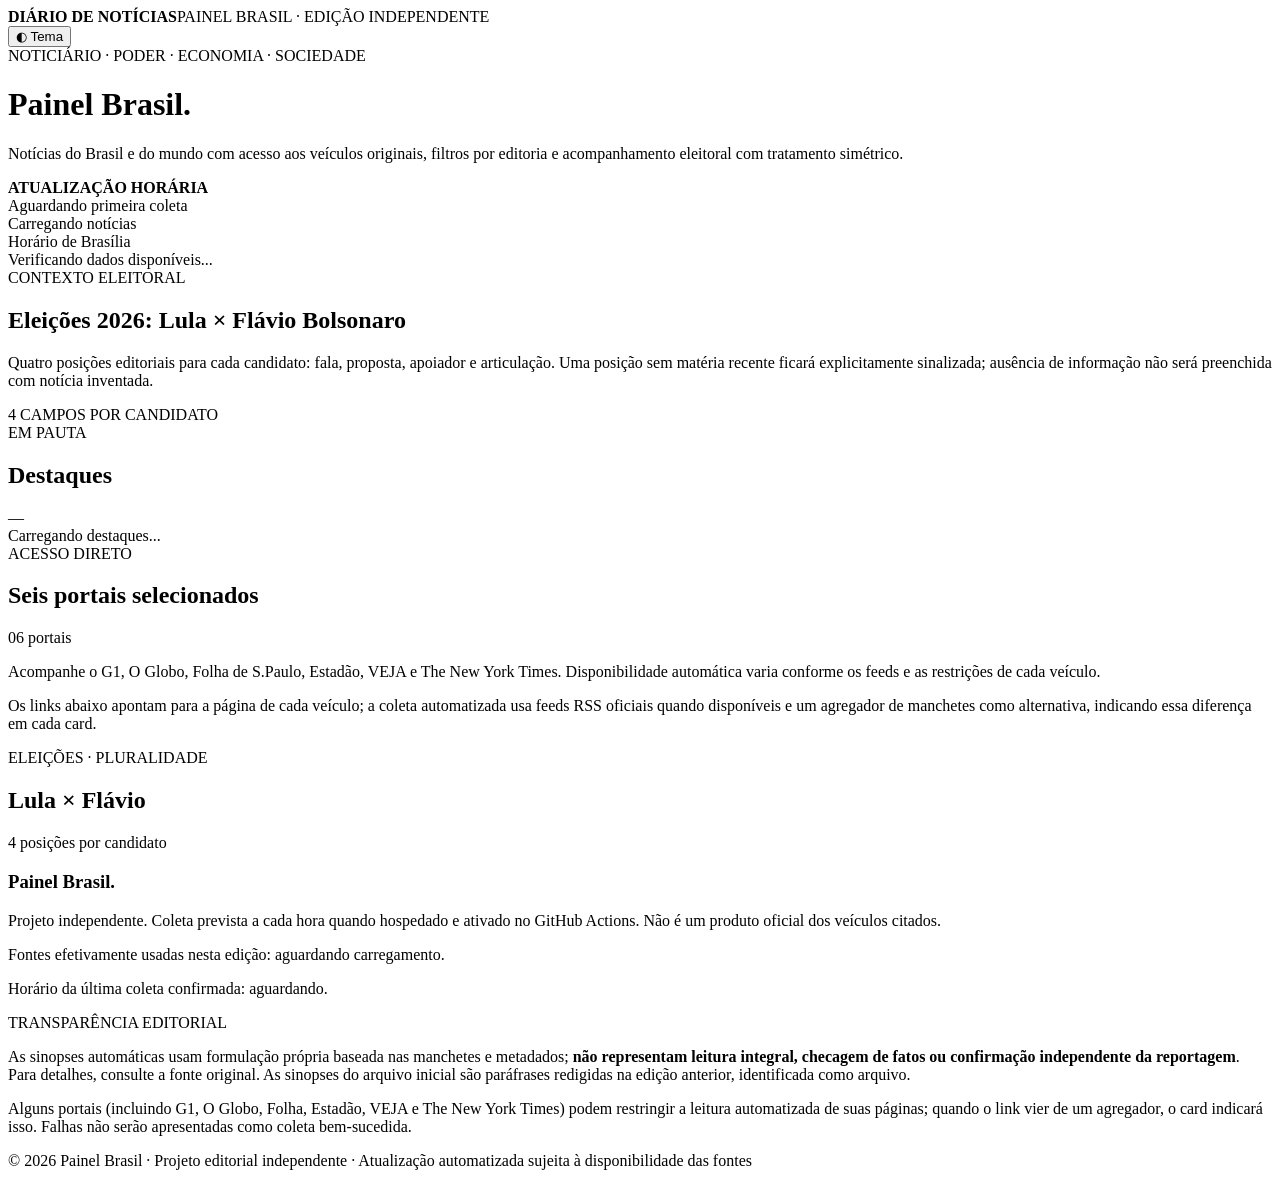
==== site/index.html @ 1c84e5ee "Adicionar site/index.html" ====
<!doctype html>
<html lang="pt-BR">
<head>
  <meta charset="utf-8">
  <meta name="viewport" content="width=device-width, initial-scale=1">
  <meta name="claude:viewport-fit-sides" content="cover">
  <meta name="description" content="Painel Brasil: notícias do Brasil, instituições, economia e eleições, com atualização automatizada e links às fontes.">
  <title>Painel Brasil</title>
  <link rel="preconnect" href="https://fonts.googleapis.com">
  <link rel="preconnect" href="https://fonts.gstatic.com" crossorigin>
  <link href="https://fonts.googleapis.com/css2?family=IBM+Plex+Mono:wght@400;500;600&amp;family=IBM+Plex+Sans:wght@400;500;600;700&amp;family=Source+Serif+4:opsz,wght@8..60,400;8..60,500;8..60,600;8..60,700&amp;display=swap" rel="stylesheet">
  <link rel="stylesheet" href="style.css">
  <script src="seed.js" defer></script>
  <script src="app.js" defer></script>
</head>
<body>
<div class="topline"></div>
<div class="wrap">
  <div class="utility">
    <div class="utility-left"><strong>DIÁRIO DE NOTÍCIAS</strong><span id="today-label">PAINEL BRASIL · EDIÇÃO INDEPENDENTE</span></div>
    <button class="theme" id="themeToggle" type="button" aria-label="Alternar tema claro e escuro">◐ Tema</button>
  </div>
  <header class="mast">
    <div><div class="eyebrow">NOTICIÁRIO · PODER · ECONOMIA · SOCIEDADE</div>
      <h1>Painel Brasil<span style="color:var(--accent)">.</span></h1>
      <p>Notícias do Brasil e do mundo com acesso aos veículos originais, filtros por editoria e acompanhamento eleitoral com tratamento simétrico.</p>
    </div>
    <div class="edition"><strong>ATUALIZAÇÃO HORÁRIA</strong><div id="last-update">Aguardando primeira coleta</div><div id="total-label">Carregando notícias</div><div>Horário de Brasília</div></div>
  </header>
  <div class="status-row" role="status" aria-live="polite">
    <span id="status-dot" class="status-indicator"></span><span id="status-message">Verificando dados disponíveis...</span>
    <span id="status-count"></span>
  </div>
</div>
<div class="filters-wrap"><nav id="filters" aria-label="Filtrar notícias por categoria" class="wrap filters"></nav></div>
<div class="wrap"><div class="context" id="contexto"><div><span class="overline">CONTEXTO ELEITORAL</span><h2>Eleições 2026: Lula × Flávio Bolsonaro</h2><p>Quatro posições editoriais para cada candidato: fala, proposta, apoiador e articulação. Uma posição sem matéria recente ficará explicitamente sinalizada; ausência de informação não será preenchida com notícia inventada.</p></div><span class="tag">4 CAMPOS POR CANDIDATO</span></div></div>
<main class="wrap" id="content">
  <section class="section" data-section="Destaques" id="destaques"><div class="section-head"><div><span class="overline">EM PAUTA</span><h2>Destaques</h2></div><span class="section-count" id="count-destaques">—</span></div><div class="highlights" id="highlights"><div class="empty-note">Carregando destaques...</div></div></section>
  <section class="section" data-section="Portais" id="portais"><div class="section-head"><div><span class="overline">ACESSO DIRETO</span><h2>Seis portais selecionados</h2></div><span class="section-count">06 portais</span></div><p class="portal-intro">Acompanhe o G1, O Globo, Folha de S.Paulo, Estadão, VEJA e The New York Times. Disponibilidade automática varia conforme os feeds e as restrições de cada veículo.</p><div class="portal-grid" id="portal-grid"></div><p class="portal-links-note">Os links abaixo apontam para a página de cada veículo; a coleta automatizada usa feeds RSS oficiais quando disponíveis e um agregador de manchetes como alternativa, indicando essa diferença em cada card.</p></section>
  <section class="section" data-section="Eleições" id="eleicoes"><div class="section-head"><div><span class="overline">ELEIÇÕES · PLURALIDADE</span><h2>Lula × Flávio</h2></div><span class="section-count">4 posições por candidato</span></div><div class="candidate-wrap" id="candidate-wrap"></div></section>
  <div id="category-sections"></div>
</main>
<footer class="wrap foot"><div class="foot-grid"><div><h3>Painel Brasil.</h3><p>Projeto independente. Coleta prevista a cada hora quando hospedado e ativado no GitHub Actions. Não é um produto oficial dos veículos citados.</p><p class="small" id="footer-sources">Fontes efetivamente usadas nesta edição: aguardando carregamento.</p><p class="small" id="footer-success">Horário da última coleta confirmada: aguardando.</p></div><div><div class="overline">TRANSPARÊNCIA EDITORIAL</div><p>As sinopses automáticas usam formulação própria baseada nas manchetes e metadados; <strong>não representam leitura integral, checagem de fatos ou confirmação independente da reportagem</strong>. Para detalhes, consulte a fonte original. As sinopses do arquivo inicial são paráfrases redigidas na edição anterior, identificada como arquivo.</p><p>Alguns portais (incluindo G1, O Globo, Folha, Estadão, VEJA e The New York Times) podem restringir a leitura automatizada de suas páginas; quando o link vier de um agregador, o card indicará isso. Falhas não serão apresentadas como coleta bem-sucedida.</p><p class="small">© 2026 Painel Brasil · Projeto editorial independente · Atualização automatizada sujeita à disponibilidade das fontes</p></div></div></footer>
</body></html>
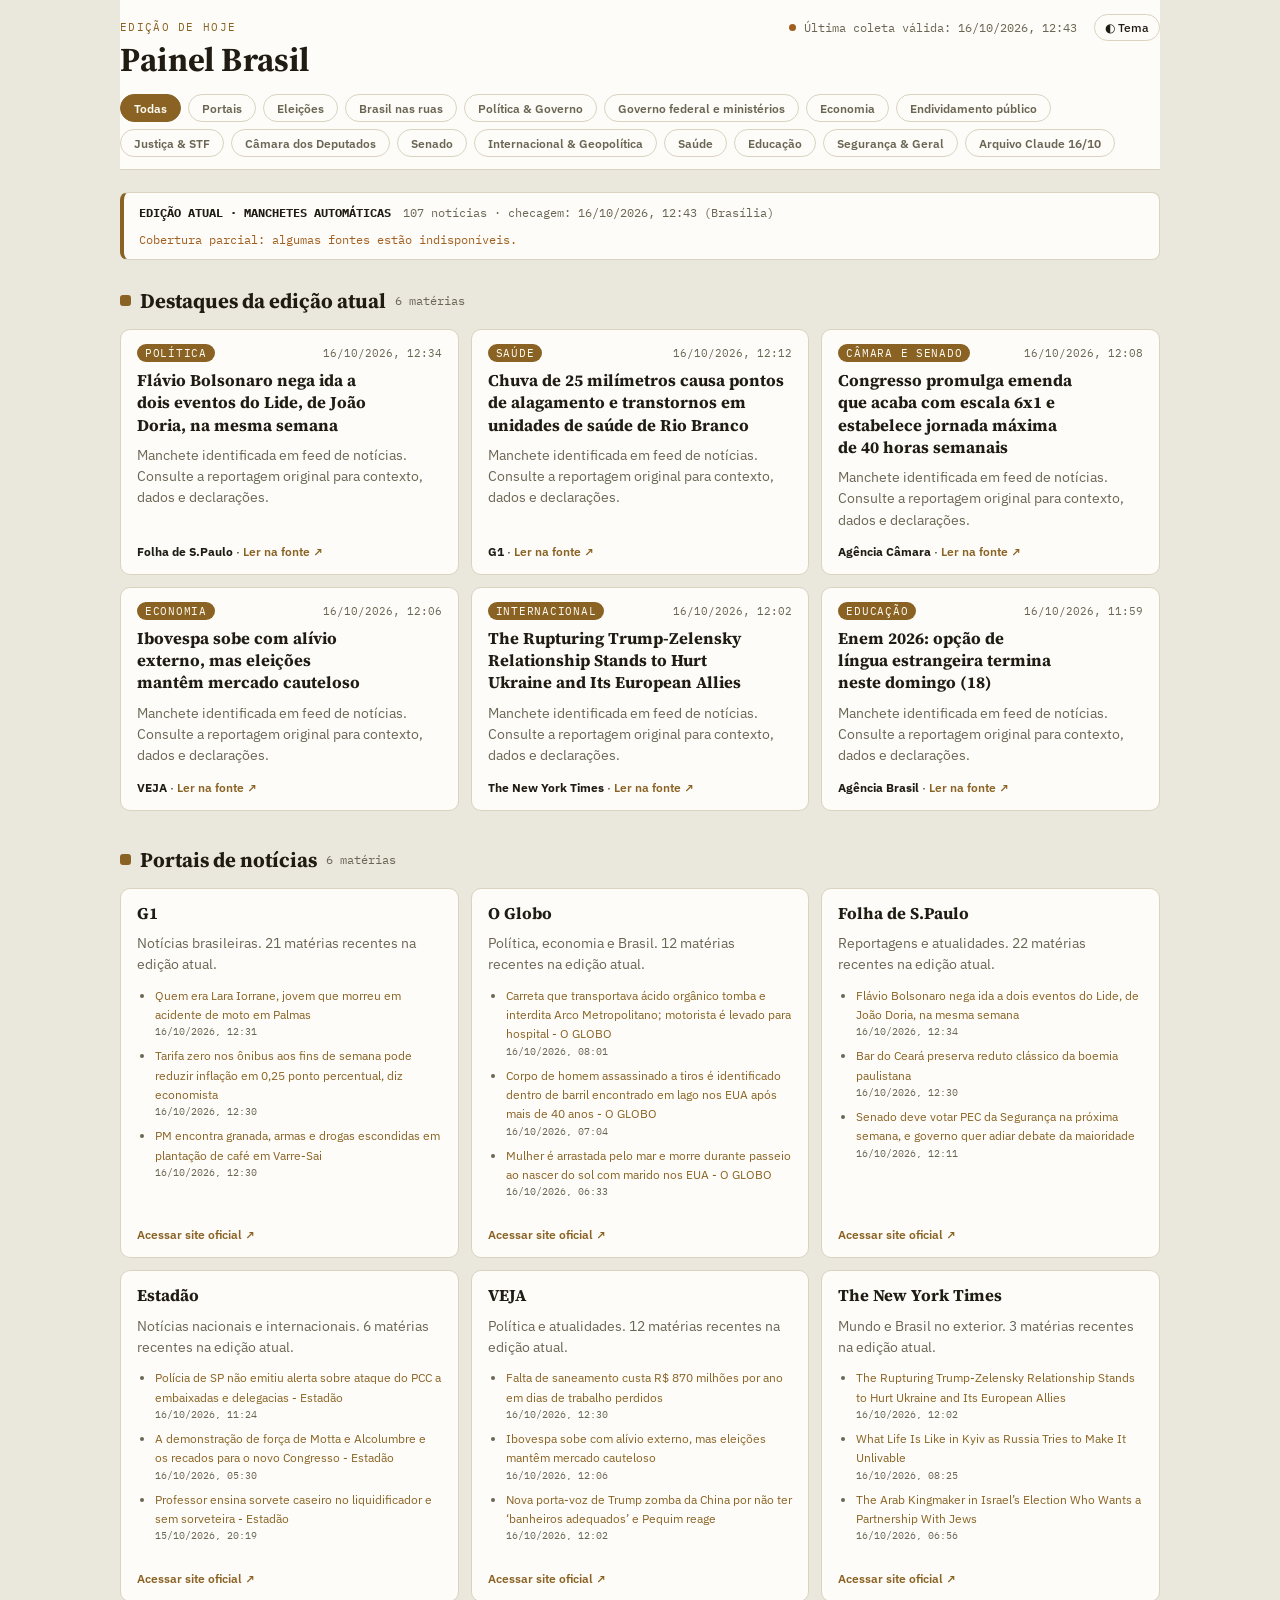
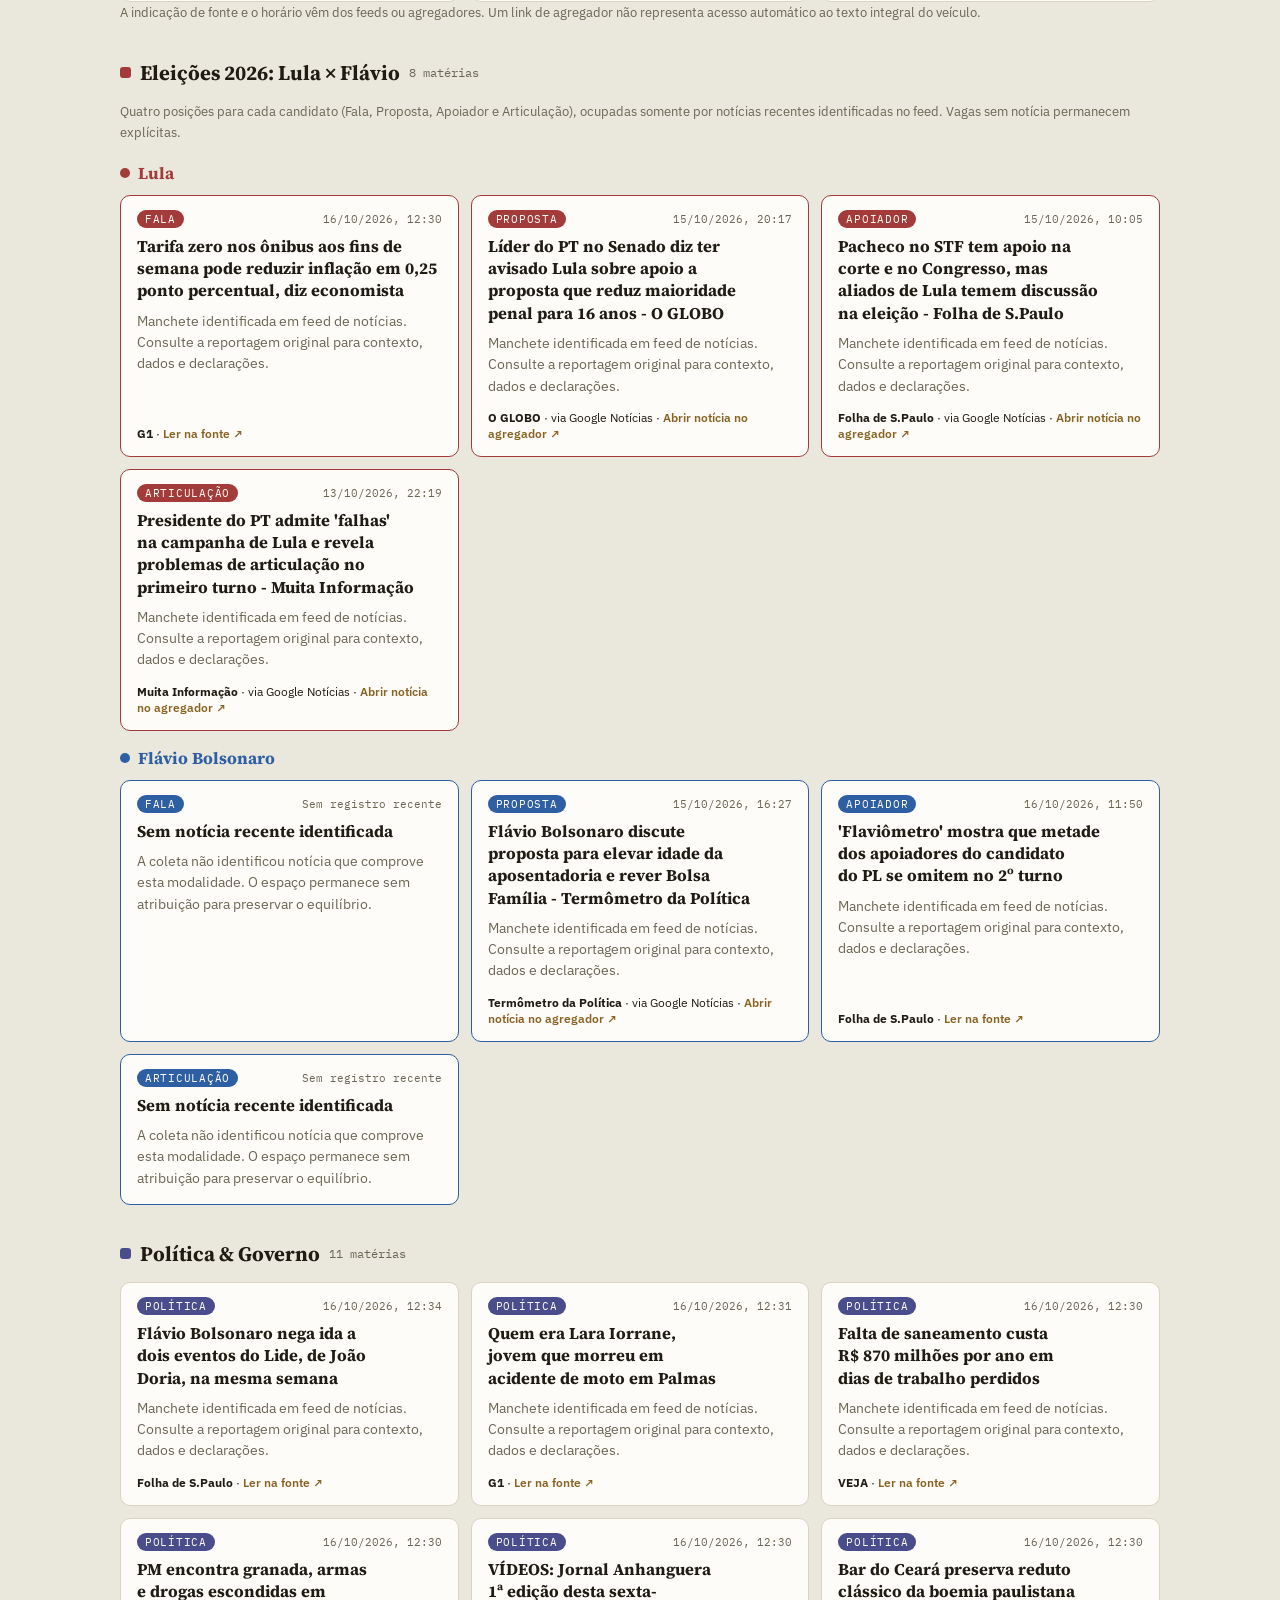
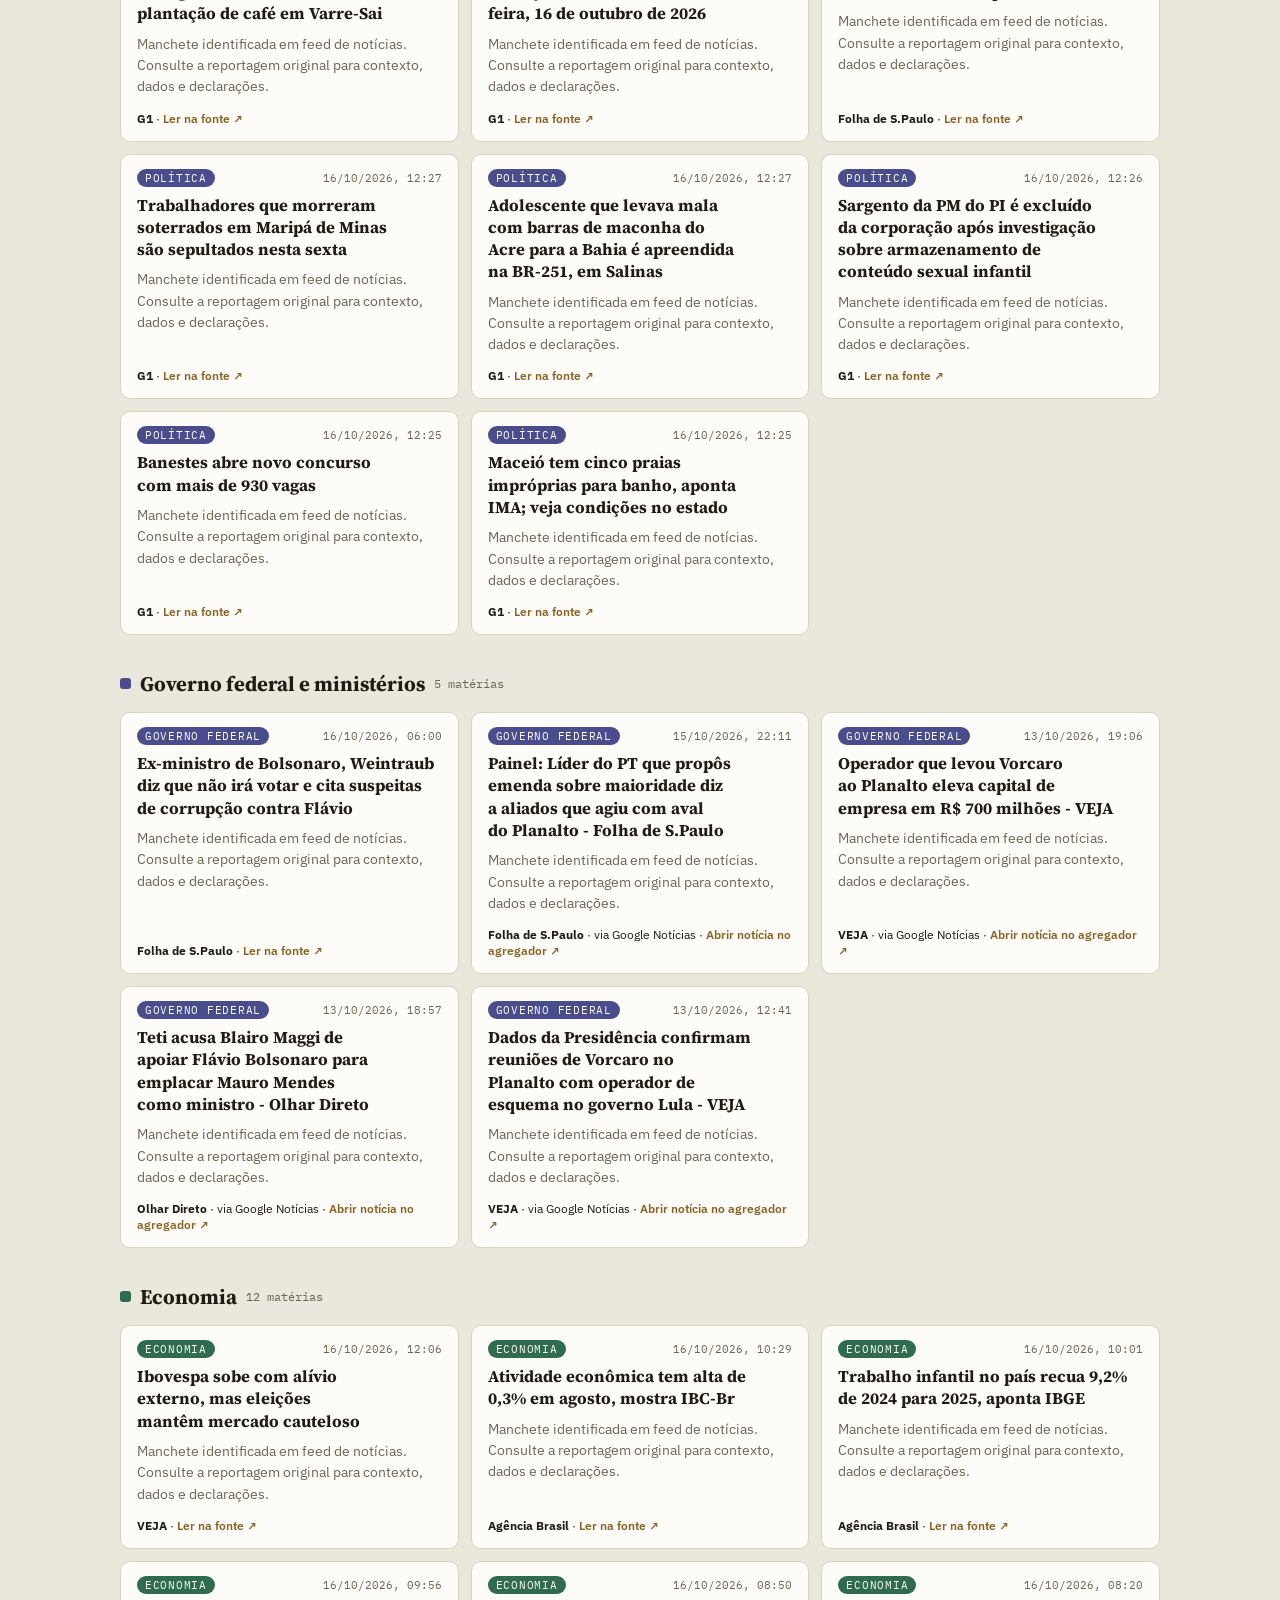
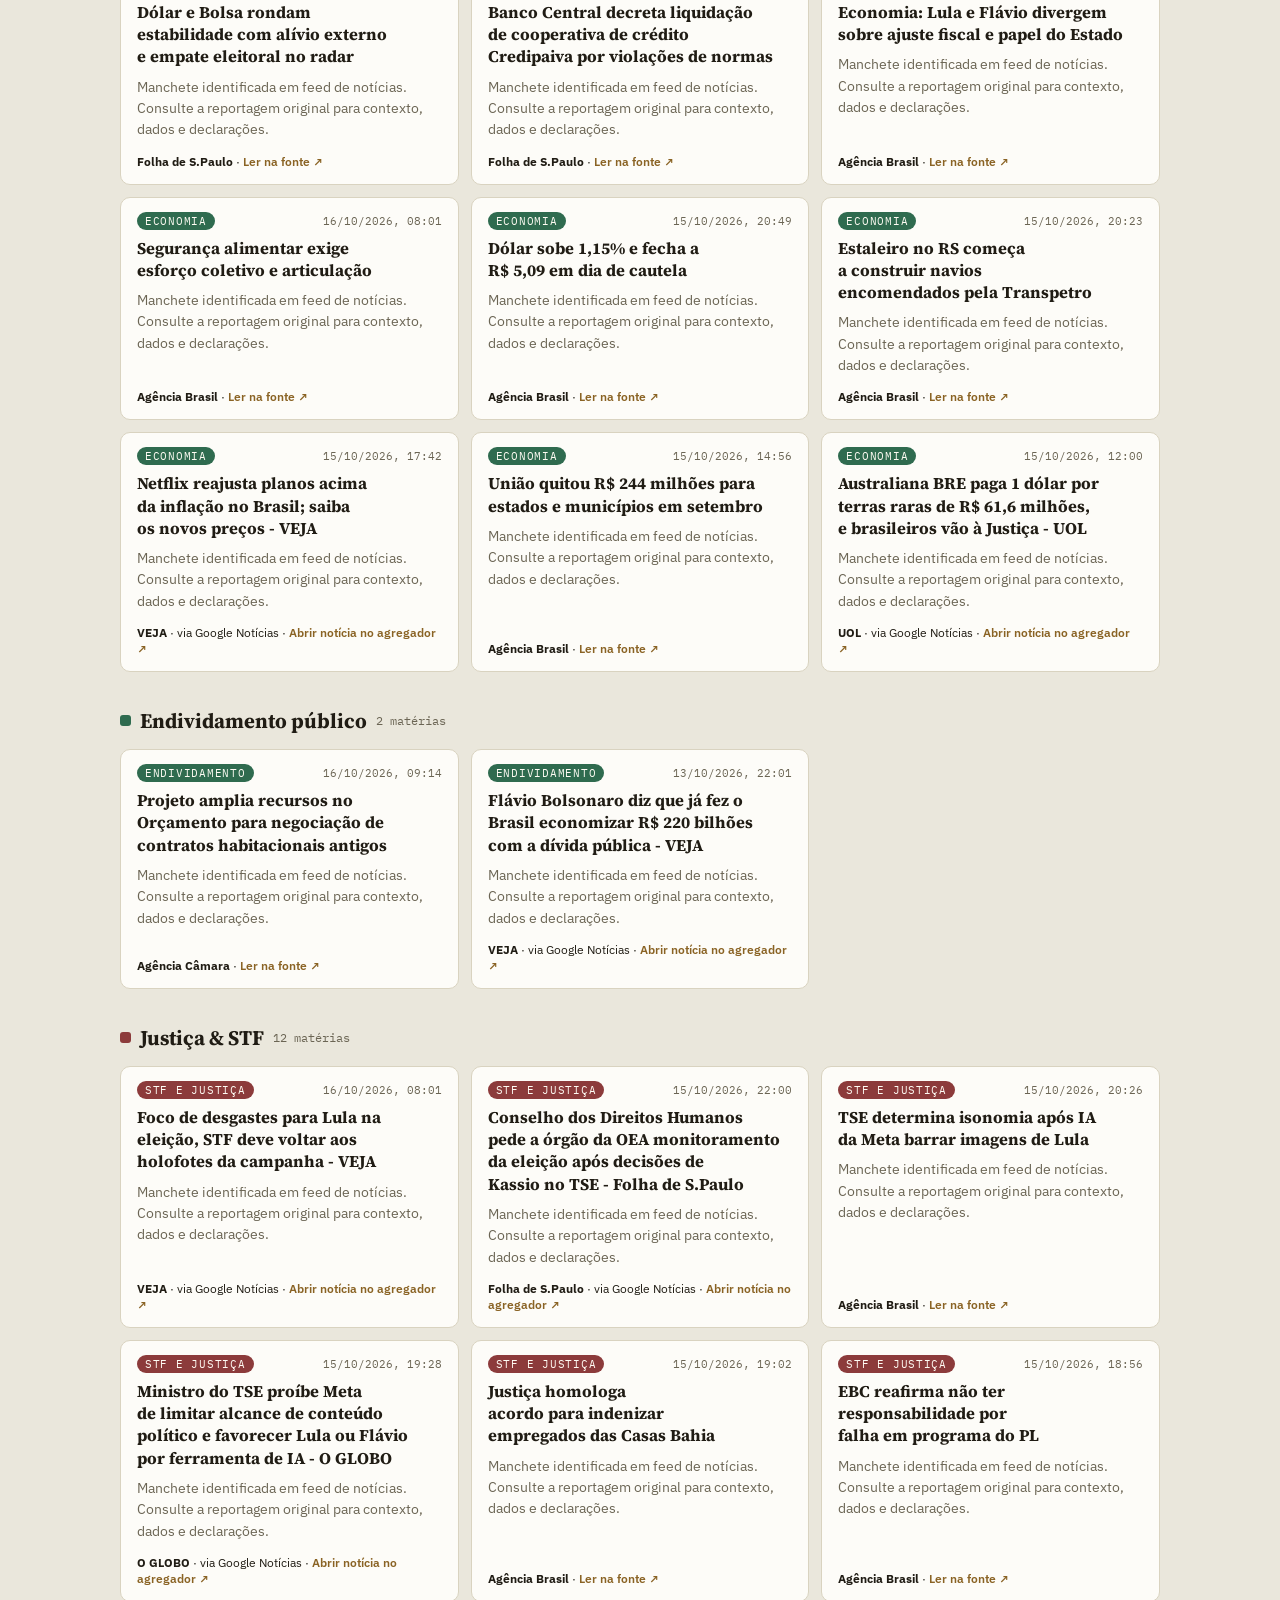
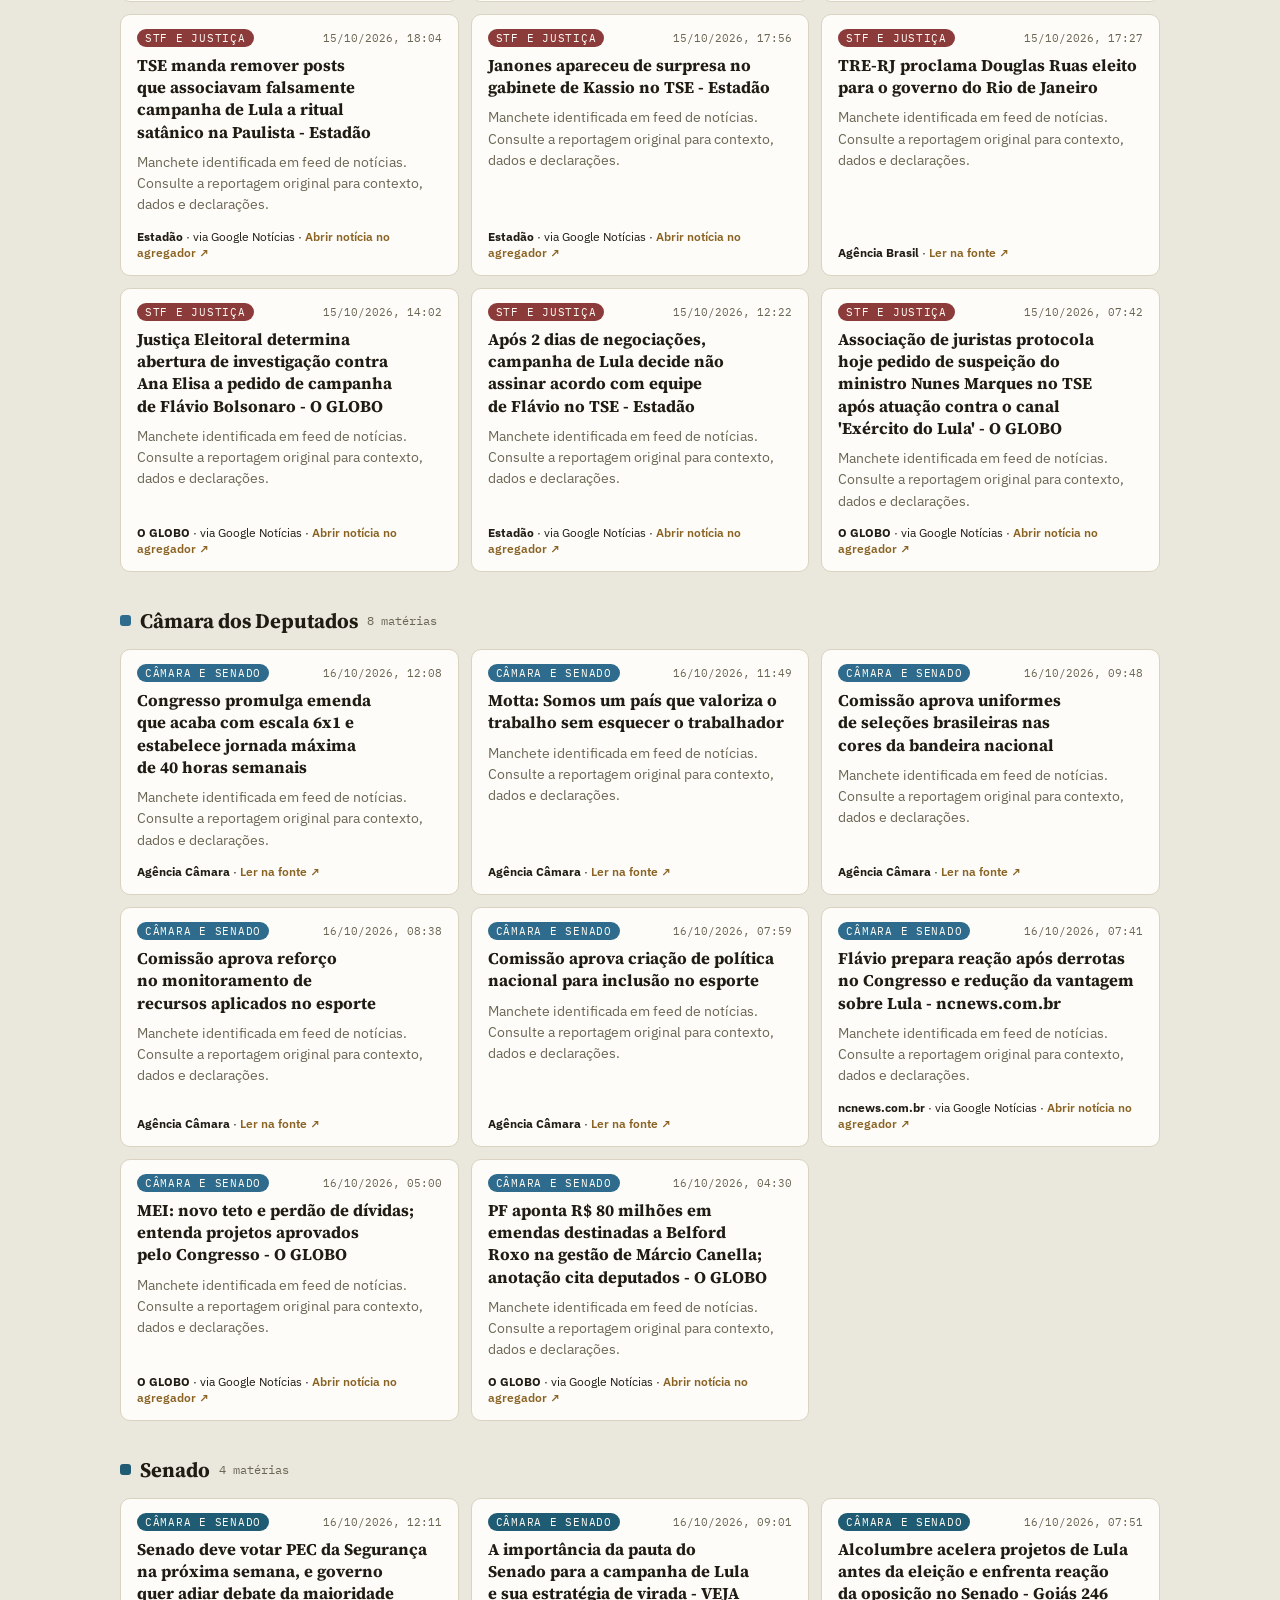
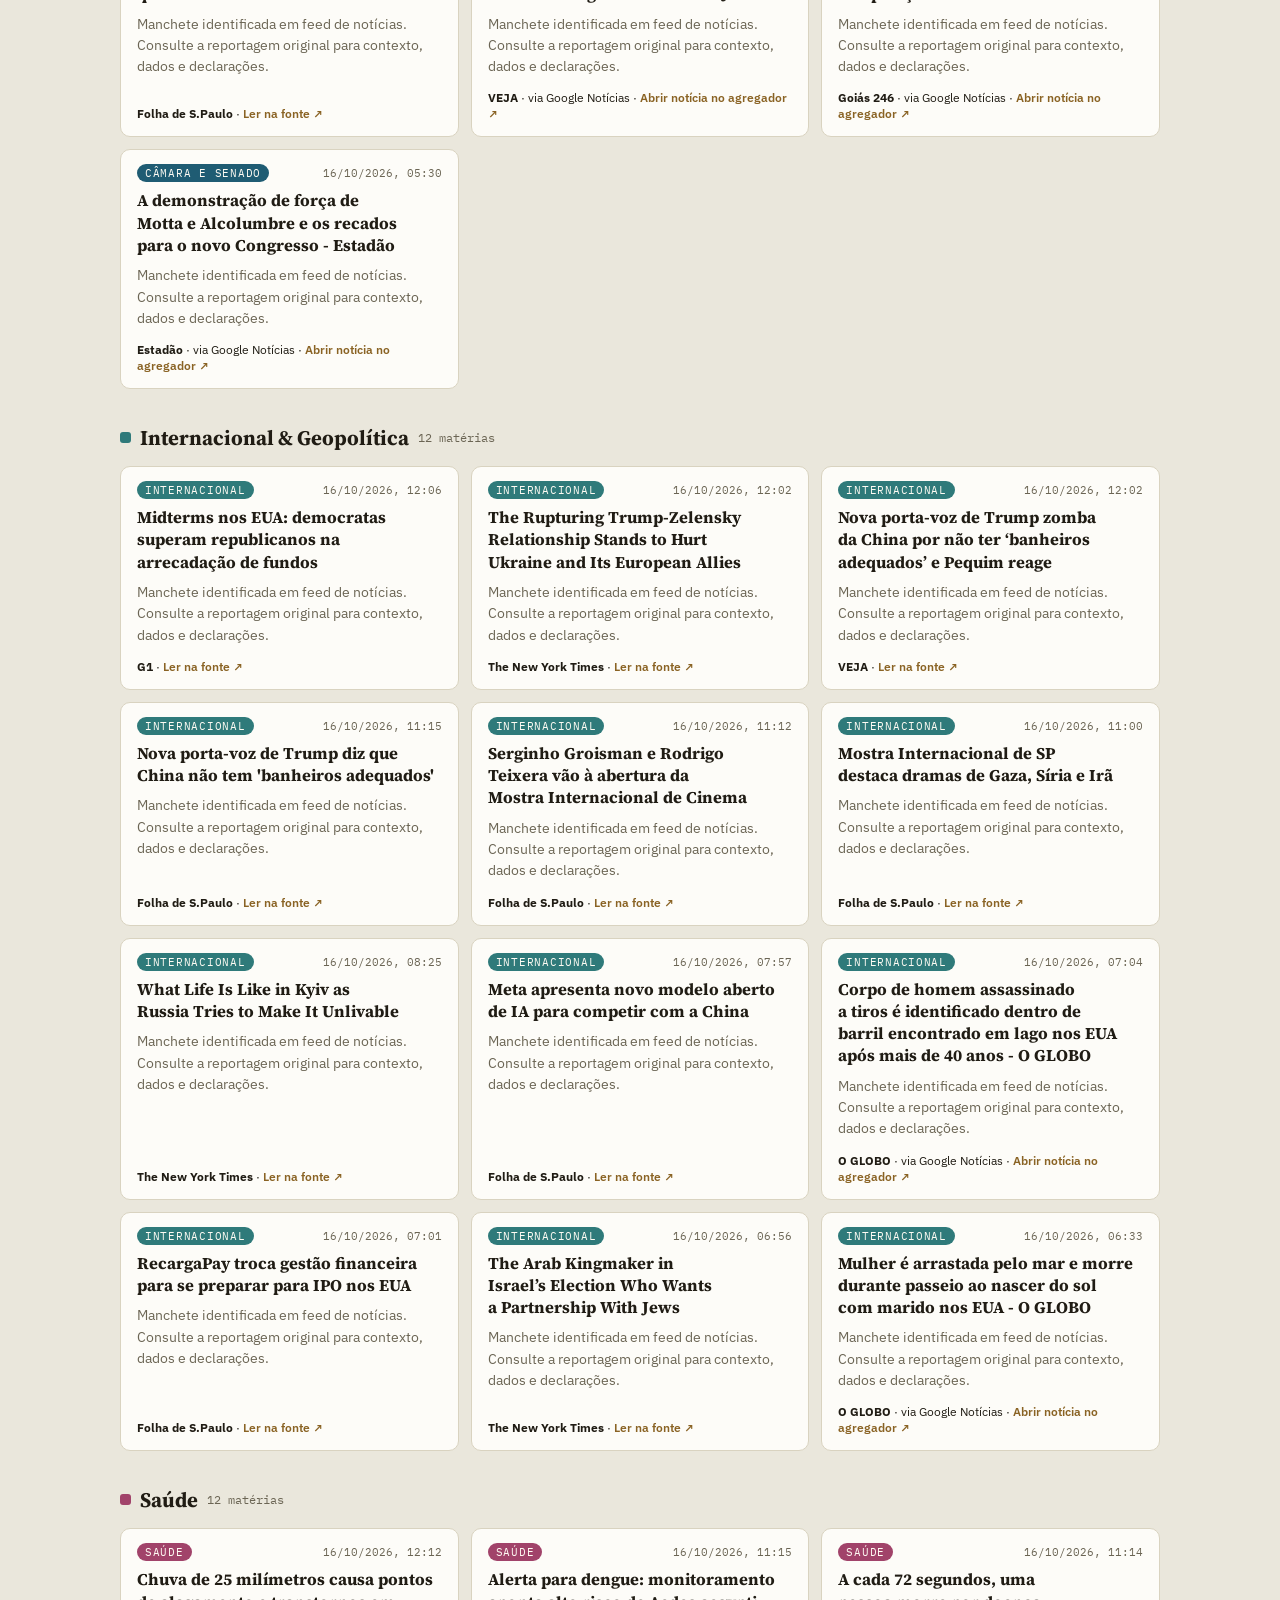
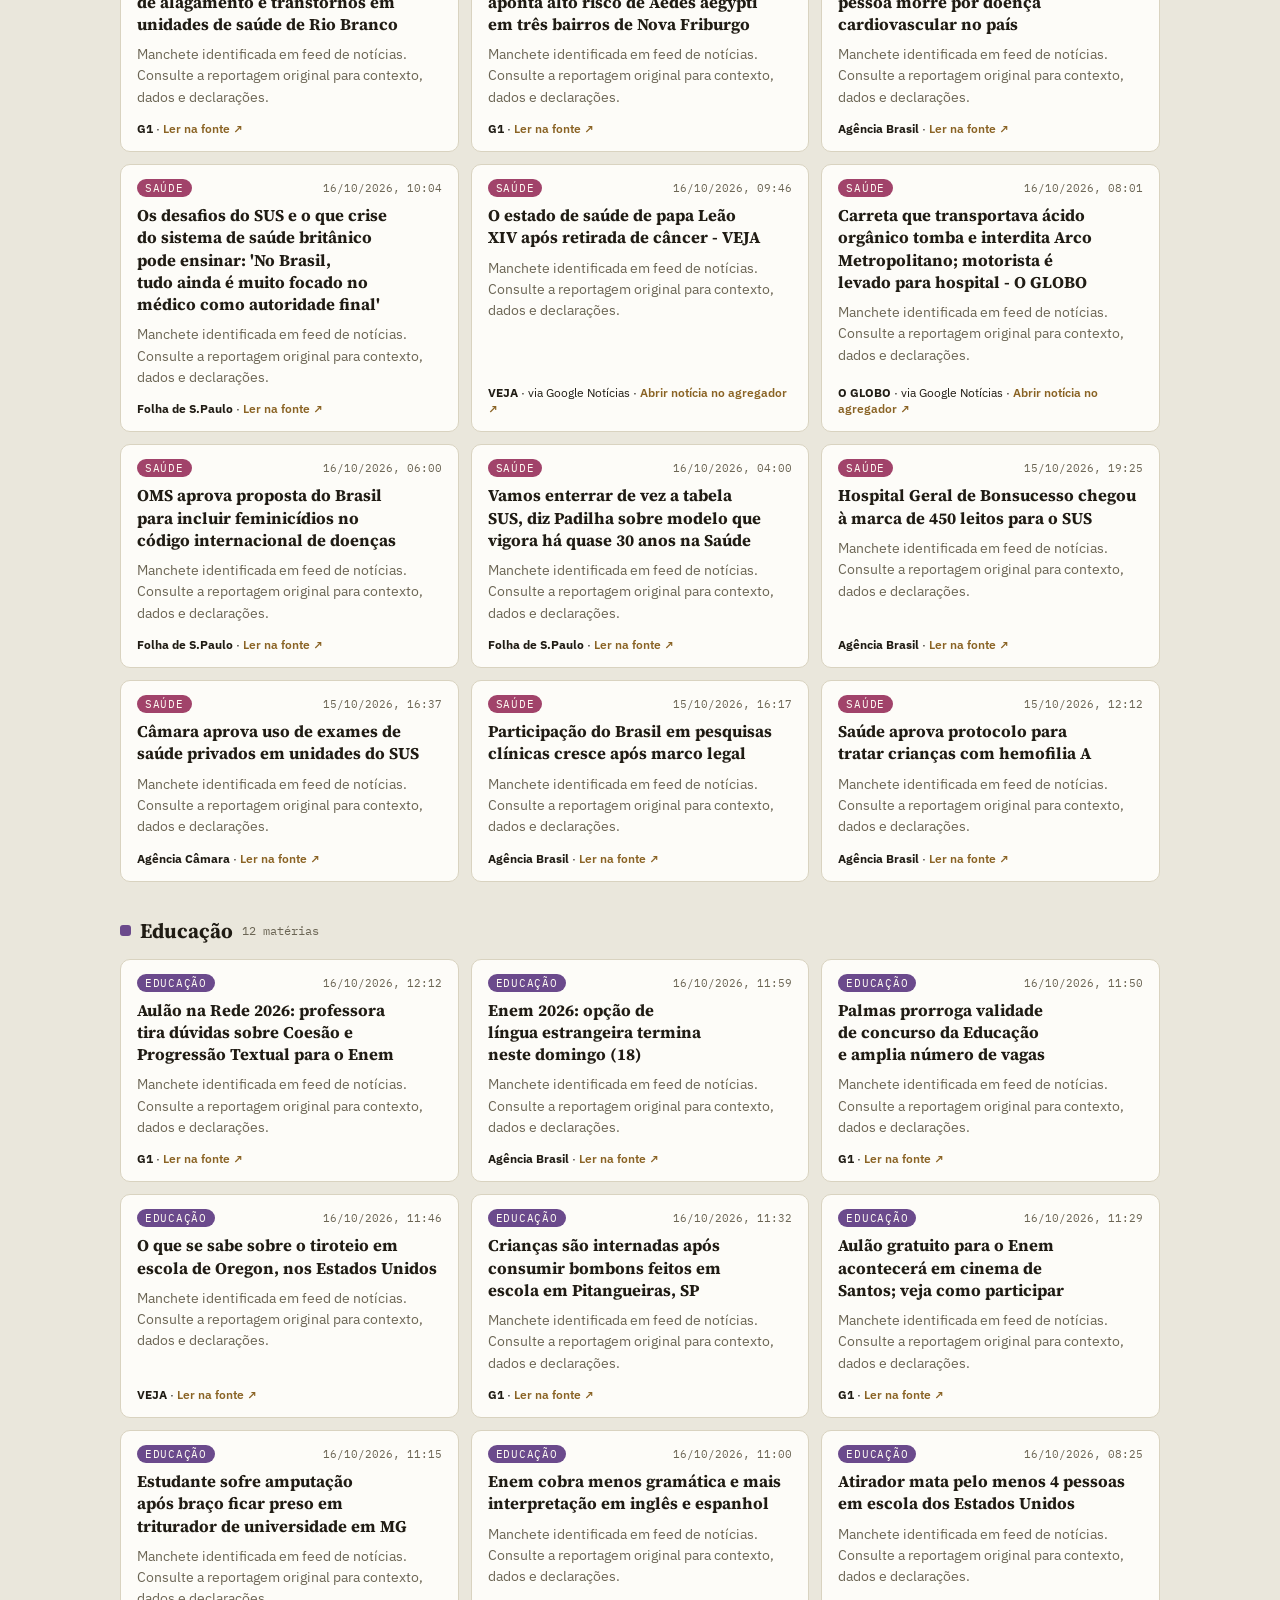
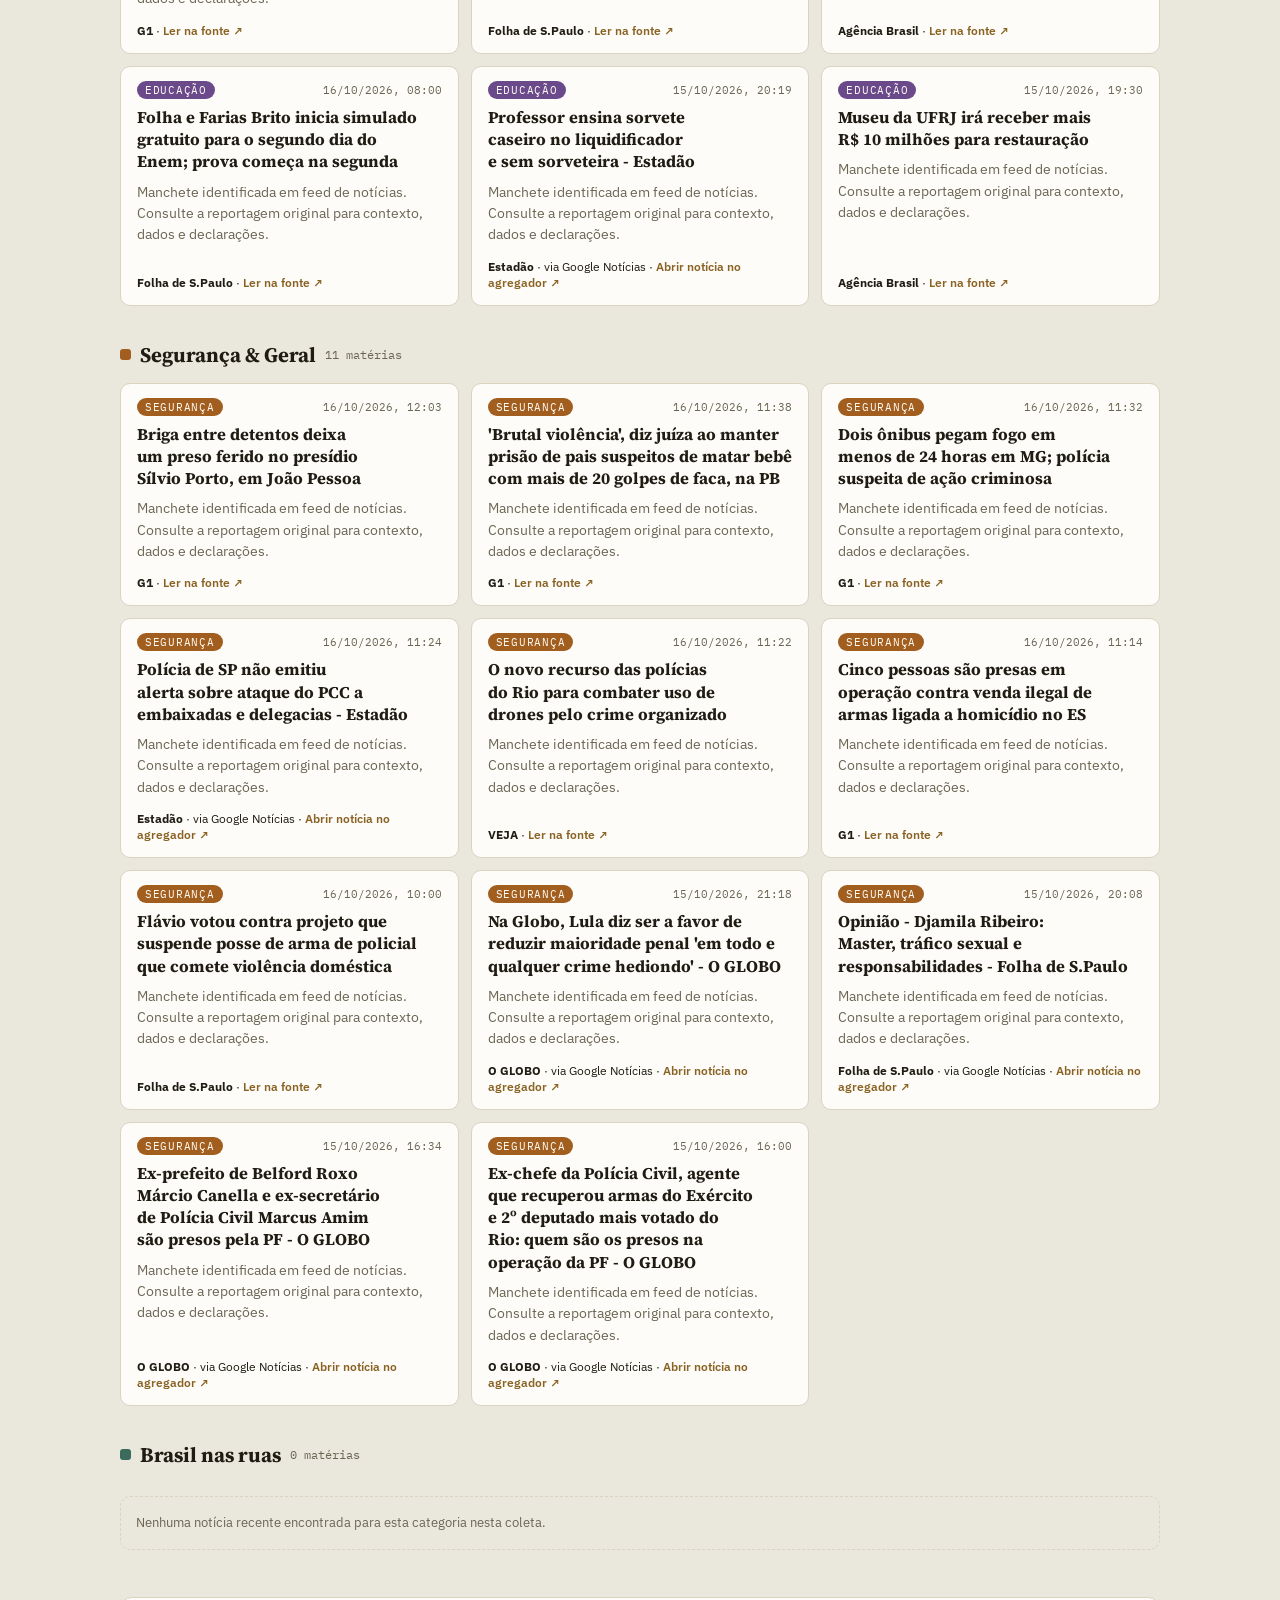
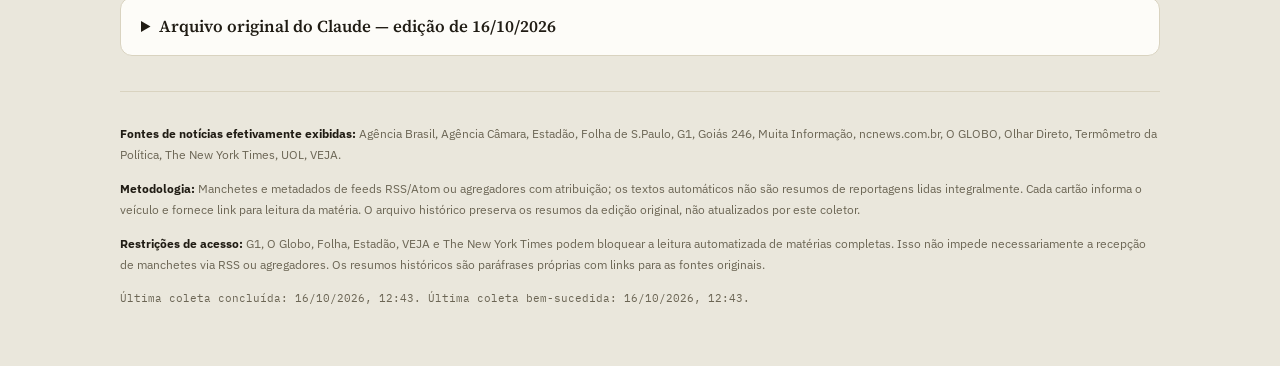
==== commit 2c4a7e7f: "Corrigir Painel Brasil: site/index.html" ====
--- a/site/index.html
+++ b/site/index.html
@@ -1,44 +1,1515 @@
-<!doctype html>
-<html lang="pt-BR">
-<head>
-  <meta charset="utf-8">
-  <meta name="viewport" content="width=device-width, initial-scale=1">
-  <meta name="claude:viewport-fit-sides" content="cover">
-  <meta name="description" content="Painel Brasil: notícias do Brasil, instituições, economia e eleições, com atualização automatizada e links às fontes.">
-  <title>Painel Brasil</title>
-  <link rel="preconnect" href="https://fonts.googleapis.com">
-  <link rel="preconnect" href="https://fonts.gstatic.com" crossorigin>
-  <link href="https://fonts.googleapis.com/css2?family=IBM+Plex+Mono:wght@400;500;600&amp;family=IBM+Plex+Sans:wght@400;500;600;700&amp;family=Source+Serif+4:opsz,wght@8..60,400;8..60,500;8..60,600;8..60,700&amp;display=swap" rel="stylesheet">
-  <link rel="stylesheet" href="style.css">
-  <script src="seed.js" defer></script>
-  <script src="app.js" defer></script>
-</head>
-<body>
-<div class="topline"></div>
+<!doctype html><html><head><meta charset=utf8><meta name=viewport content="width=device-width,initial-scale=1,viewport-fit=cover"><style>:root{color-scheme:light;box-sizing:border-box;padding-top:env(safe-area-inset-top,0px);padding-bottom:env(safe-area-inset-bottom,0px)}html{scroll-padding-top:env(safe-area-inset-top,0px)}body{margin:0;padding:0;font:14px -apple-system,BlinkMacSystemFont,sans-serif;background:#fff;color:#000}img{max-width:100%}[hidden]:not([hidden=until-found i]){display:none!important}</style></head><body>
+<meta name="claude:viewport-fit-sides" content="cover">
+<title>Painel Brasil</title>
+<style>
+  /* Layout: masthead with live status strip, an election context bar, then
+     a filterable grid of source-linked cards grouped into civic sections
+     (gazette-dashboard hybrid — scanned by category, not read top to bottom). */
+  :root{
+    --bg:#EAE7DC;
+    --surface:#FDFCF8;
+    --ink:#201C14;
+    --ink-dim:#6B6554;
+    --accent:#8A6324;
+    --accent-ink:#FFFCF4;
+    --line:#D9D3C0;
+
+    --cat-politica:#4A4D8C;
+    --cat-economia:#2F6B4F;
+    --cat-justica:#8C3B3B;
+    --cat-camara:#2E6B8C;
+    --cat-senado:#1F5C73;
+    --cat-intl:#2F7A7A;
+    --cat-saude:#A1436A;
+    --cat-edu:#6B4A8C;
+    --cat-seg:#A15E1F;
+    --cat-ruas:#3B6B5C;
+    --cand-lula:#A33B3B;
+    --cand-flavio:#2E5FA3;
+
+    --font-display:'Source Serif 4', Georgia, 'Times New Roman', serif;
+    --font-body:'IBM Plex Sans', -apple-system, 'Segoe UI', sans-serif;
+    --font-mono:'IBM Plex Mono', 'SF Mono', Consolas, monospace;
+  }
+  @media (prefers-color-scheme: dark){
+    :root:not([data-theme="light"]){
+      --bg:#15181A; --surface:#1C2023; --ink:#EDE8DC; --ink-dim:#9A9484;
+      --accent:#D6A94B; --accent-ink:#1A1405; --line:#30342F;
+      --cat-politica:#8B90E0; --cat-economia:#5FC08A; --cat-justica:#E08A8A;
+      --cat-camara:#6FB6E0; --cat-senado:#5FBCD6; --cat-intl:#5FCFC2;
+      --cat-saude:#E08AB0; --cat-edu:#B59BE0; --cat-seg:#E0A85F; --cat-ruas:#6FBFA6;
+      --cand-lula:#E08A8A; --cand-flavio:#7FABE0;
+      color-scheme:dark;
+    }
+  }
+  :root[data-theme="dark"]{
+    --bg:#15181A; --surface:#1C2023; --ink:#EDE8DC; --ink-dim:#9A9484;
+    --accent:#D6A94B; --accent-ink:#1A1405; --line:#30342F;
+    --cat-politica:#8B90E0; --cat-economia:#5FC08A; --cat-justica:#E08A8A;
+    --cat-camara:#6FB6E0; --cat-senado:#5FBCD6; --cat-intl:#5FCFC2;
+    --cat-saude:#E08AB0; --cat-edu:#B59BE0; --cat-seg:#E0A85F; --cat-ruas:#6FBFA6;
+    --cand-lula:#E08A8A; --cand-flavio:#7FABE0;
+    color-scheme:dark;
+  }
+
+  *{box-sizing:border-box;}
+  body{
+    background:var(--bg); color:var(--ink);
+    font-family:var(--font-body);
+    padding-left:max(16px, env(safe-area-inset-left,0px));
+    padding-right:max(16px, env(safe-area-inset-right,0px));
+  }
+  body::before{
+    content:""; position:fixed; inset:0 0 auto; height:env(safe-area-inset-top,0px);
+    z-index:20; background:var(--surface);
+  }
+  a{color:var(--accent); text-decoration:none;}
+  a:hover{text-decoration:underline;}
+  a:focus-visible, button:focus-visible, .chip:focus-visible{outline:2px solid var(--accent); outline-offset:2px;}
+
+  .wrap{max-width:1040px; margin:0 auto; padding-block: 0 48px;}
+
+  /* masthead */
+  header.masthead{
+    position:sticky; top:env(safe-area-inset-top,0px); z-index:10;
+    background:var(--surface); border-bottom:1px solid var(--line);
+    padding-block:14px 12px; margin-bottom:22px;
+  }
+  .masthead-row{display:flex; align-items:baseline; justify-content:space-between; gap:12px; flex-wrap:wrap;}
+  .masthead h1{
+    font-family:var(--font-display); font-size:clamp(1.5rem,5vw,2.1rem);
+    margin:0; letter-spacing:.2px; text-wrap:balance;
+  }
+  .masthead .kicker{
+    font-family:var(--font-mono); font-size:.68rem; letter-spacing:.12em; text-transform:uppercase;
+    color:var(--accent); display:block; margin-bottom:2px;
+  }
+  .live-status{
+    display:flex; align-items:center; gap:8px; font-family:var(--font-mono);
+    font-size:.72rem; color:var(--ink-dim); white-space:nowrap;
+  }
+  .live-dot{width:7px; height:7px; border-radius:50%; background:#3C9A5C; flex:0 0 auto;
+    box-shadow:0 0 0 0 rgba(60,154,92,.5); animation:pulse 2.4s ease-out infinite;}
+  @media (prefers-reduced-motion: reduce){ .live-dot{animation:none;} }
+  @keyframes pulse{
+    0%{box-shadow:0 0 0 0 rgba(60,154,92,.45);}
+    70%{box-shadow:0 0 0 6px rgba(60,154,92,0);}
+    100%{box-shadow:0 0 0 0 rgba(60,154,92,0);}
+  }
+
+  .filters{display:flex; gap:7px; flex-wrap:wrap; margin-top:12px;}
+  .chip{
+    font-family:var(--font-body); font-size:.78rem; font-weight:600;
+    border:1px solid var(--line); background:transparent; color:var(--ink-dim);
+    border-radius:999px; padding:5px 13px; cursor:pointer; transition:background .15s, color .15s, border-color .15s;
+  }
+  .chip[aria-pressed="true"]{background:var(--accent); color:var(--accent-ink); border-color:var(--accent);}
+  .chip:hover{border-color:var(--accent);}
+
+  /* election strip */
+  .race{
+    display:grid; grid-template-columns:repeat(auto-fit,minmax(150px,1fr)); gap:1px;
+    background:var(--line); border:1px solid var(--line); border-radius:10px; overflow:hidden;
+    margin-bottom:28px;
+  }
+  .race-cell{background:var(--surface); padding:12px 14px;}
+  .race-cell .label{font-family:var(--font-mono); font-size:.64rem; text-transform:uppercase; letter-spacing:.08em; color:var(--ink-dim);}
+  .race-cell .value{font-family:var(--font-display); font-size:1.15rem; margin-top:3px; font-variant-numeric:tabular-nums;}
+  .race-cell .value b{color:var(--accent);}
+  .race-note{font-size:.78rem; color:var(--ink-dim); padding:10px 14px; grid-column:1/-1; background:var(--surface);}
+
+  /* hero */
+  .section-label{
+    font-family:var(--font-mono); font-size:.7rem; letter-spacing:.12em; text-transform:uppercase;
+    color:var(--ink-dim); margin:0 0 10px;
+  }
+  .hero-grid{display:grid; grid-template-columns:repeat(auto-fit,minmax(260px,1fr)); gap:14px; margin-bottom:34px;}
+  .hero-card{
+    background:var(--surface); border:1px solid var(--line); border-radius:12px;
+    padding:18px; display:flex; flex-direction:column; gap:10px; min-width:0;
+  }
+  .hero-card h2{font-family:var(--font-display); font-size:1.2rem; line-height:1.3; margin:0; text-wrap:balance;}
+  .hero-card p{margin:0; color:var(--ink-dim); font-size:.9rem; line-height:1.55;}
+
+  /* category sections */
+  section.cat{margin-bottom:34px;}
+  .cat-head{display:flex; align-items:center; gap:9px; margin-bottom:14px;}
+  .cat-dot{width:11px; height:11px; border-radius:3px; flex:0 0 auto;}
+  .cat-head h2{font-family:var(--font-display); font-size:1.3rem; margin:0;}
+  .cat-count{font-family:var(--font-mono); font-size:.72rem; color:var(--ink-dim);}
+
+  .card-grid{display:grid; grid-template-columns:repeat(auto-fill,minmax(260px,1fr)); gap:12px;}
+  .cand-group{margin-bottom:16px;}
+  .cand-group:last-child{margin-bottom:0;}
+  .cand-label{font-family:var(--font-display); font-size:1.05rem; margin:0 0 10px; display:flex; align-items:center; gap:8px;}
+  .cand-label::before{content:""; width:10px; height:10px; border-radius:50%; background:currentColor; display:inline-block;}
+  .card-cand{border-left:3px solid; }
+  .card{
+    background:var(--surface); border:1px solid var(--line); border-radius:10px;
+    padding:14px 16px 15px; display:flex; flex-direction:column; gap:8px; min-width:0;
+  }
+  .card .tag-row{display:flex; align-items:center; justify-content:space-between; gap:8px;}
+  .card .tag{
+    font-family:var(--font-mono); font-size:.66rem; text-transform:uppercase; letter-spacing:.07em;
+    padding:2px 8px; border-radius:999px; color:var(--accent-ink); white-space:nowrap;
+  }
+  .card .time{font-family:var(--font-mono); font-size:.68rem; color:var(--ink-dim); white-space:nowrap;}
+  .card h3{font-family:var(--font-display); font-size:1.03rem; line-height:1.35; margin:0; text-wrap:balance;}
+  .card p{margin:0; font-size:.86rem; line-height:1.55; color:var(--ink-dim);}
+  .card .src{font-size:.78rem; margin-top:auto; padding-top:4px;}
+  .card .src a{font-weight:600;}
+
+  .context-note{
+    background:var(--surface); border:1px dashed var(--line); border-radius:10px;
+    padding:13px 16px; font-size:.84rem; color:var(--ink-dim); line-height:1.6; margin-top:12px;
+  }
+
+  footer{
+    border-top:1px solid var(--line); margin-top:10px; padding-top:18px;
+    font-size:.78rem; color:var(--ink-dim); line-height:1.7;
+  }
+  footer strong{color:var(--ink);}
+
+  [hidden]{display:none !important;}
+
+  @media (max-width:480px){
+    .masthead h1{font-size:1.4rem;}
+    .race-cell .value{font-size:1rem;}
+  }
+</style>
+
+<link rel="stylesheet" href="https://fonts.googleapis.com/css2?family=Source+Serif+4:opsz,wght@8..60,400;8..60,600;8..60,700&family=IBM+Plex+Sans:wght@400;500;600;700&family=IBM+Plex+Mono:wght@400;500&display=swap">
+
 <div class="wrap">
-  <div class="utility">
-    <div class="utility-left"><strong>DIÁRIO DE NOTÍCIAS</strong><span id="today-label">PAINEL BRASIL · EDIÇÃO INDEPENDENTE</span></div>
-    <button class="theme" id="themeToggle" type="button" aria-label="Alternar tema claro e escuro">◐ Tema</button>
+
+  <header class="masthead">
+    <div class="masthead-row">
+      <div>
+        <span class="kicker">Edição de hoje</span>
+        <h1>Painel Brasil</h1>
+      </div>
+      <div class="live-status"><span class="live-dot" aria-hidden="true"></span><span id="updatedAt">Atualizado em 16 de outubro de 2026</span></div>
+    </div>
+    <nav class="filters" id="filters" aria-label="Filtrar por categoria">
+      <button class="chip" data-filter="todas" aria-pressed="true">Todas</button>
+      <button class="chip" data-filter="eleicoes" aria-pressed="false">Eleições</button>
+      <button class="chip" data-filter="ruas" aria-pressed="false">Brasil nas ruas</button>
+      <button class="chip" data-filter="politica" aria-pressed="false">Política</button>
+      <button class="chip" data-filter="economia" aria-pressed="false">Economia</button>
+      <button class="chip" data-filter="justica" aria-pressed="false">Justiça &amp; STF</button>
+      <button class="chip" data-filter="camara" aria-pressed="false">Câmara</button>
+      <button class="chip" data-filter="senado" aria-pressed="false">Senado</button>
+      <button class="chip" data-filter="intl" aria-pressed="false">Internacional</button>
+      <button class="chip" data-filter="saude" aria-pressed="false">Saúde</button>
+      <button class="chip" data-filter="edu" aria-pressed="false">Educação</button>
+      <button class="chip" data-filter="seg" aria-pressed="false">Segurança</button>
+    </nav>
+  </header>
+
+  <p class="section-label">Corrida presidencial — 2º turno</p>
+  <div class="race">
+    <div class="race-cell"><div class="label">1º turno (04/10)</div><div class="value">Flávio <b>47,03%</b></div></div>
+    <div class="race-cell"><div class="label">1º turno (04/10)</div><div class="value">Lula <b>45,16%</b></div></div>
+    <div class="race-cell"><div class="label">AtlasIntel (09/10, válidos)</div><div class="value">Flávio <b>52,8%</b> x Lula 47,2%</div></div>
+    <div class="race-cell"><div class="label">Quaest (14/10)</div><div class="value">Flávio <b>46%</b> x Lula 44%</div></div>
+    <div class="race-cell"><div class="label">Palver (15/10, válidos)</div><div class="value">Flávio <b>50%</b> x Lula 49%</div></div>
+    <div class="race-cell"><div class="label">Datafolha (15/10, válidos)</div><div class="value">Flávio <b>51%</b> x Lula 49%</div></div>
+    <div class="race-cell"><div class="label">Datafolha (15/10, total)</div><div class="value">Flávio <b>47%</b> x Lula 45%</div></div>
+    <div class="race-cell"><div class="label">Indexa/Broadcast (15/10, válidos)</div><div class="value">Flávio <b>51%</b> x Lula 49%</div></div>
+    <div class="race-cell"><div class="label">PoderData/Aya (16/10, válidos)</div><div class="value">Empate técnico: <b>50%</b> x 50%</div></div>
+    <div class="race-cell"><div class="label">Futura/100% Cidades (16/10, válidos)</div><div class="value">Flávio <b>50,8%</b> x Lula 49,2%</div></div>
+    <div class="race-cell"><div class="label">CNT/MDA (16/10, válidos)</div><div class="value">Flávio <b>50,5%</b> x Lula 49,5%</div></div>
+    <div class="race-note">Nenhum dos dois alcançou a maioria no 1º turno, o que levou a disputa ao 2º turno, marcado para o último domingo de outubro. A sequência de pesquisas mostra a vantagem de Flávio encolhendo: a diferença em votos válidos caiu de cerca de 5,6 pontos no AtlasIntel (9/10) para 2 pontos no Quaest (14/10), passando por apenas 1 ponto no Palver, no Datafolha e no Indexa/Broadcast (todos de 15/10) até o empate técnico de 50% a 50% apurado pelo PoderData/Aya nesta sexta (16/10) — resultado confirmado, ainda nesta sexta, por duas outras pesquisas dentro da margem de erro: Futura/100% Cidades (50,8% a 49,2%) e CNT/MDA (50,5% a 49,5%), ambas também de 16/10. A rodada do PoderData/Aya supera a mesma pesquisa feita em 13/10, quando o instituto ainda media Flávio na frente por 51% a 49%. A rodada do Datafolha (15/10) mediu rejeição: 46% rejeitam Lula e 44% rejeitam Flávio. Lula e Flávio confirmaram presença no primeiro debate do 2º turno, promovido pela Band, no domingo (18/10) — dia em que Flávio também terá ato de campanha, segundo o Poder360.</div>
   </div>
-  <header class="mast">
-    <div><div class="eyebrow">NOTICIÁRIO · PODER · ECONOMIA · SOCIEDADE</div>
-      <h1>Painel Brasil<span style="color:var(--accent)">.</span></h1>
-      <p>Notícias do Brasil e do mundo com acesso aos veículos originais, filtros por editoria e acompanhamento eleitoral com tratamento simétrico.</p>
+
+  <p class="section-label">Destaques</p>
+  <div class="hero-grid">
+    <article class="hero-card">
+      <h2>Congresso promulga o fim da escala 6x1 em cerimônia nesta manhã</h2>
+      <p>Lula e Janja chegaram ao Congresso por volta das 9h55 e, pouco depois das 10h, a sessão solene promulgou a PEC que extingue a escala 6x1 — aprovada no Senado em dois turnos, com apenas um voto contrário, do senador Hamilton Mourão —, ao lado da PEC 14/2021, que cria aposentadoria especial para agentes comunitários de saúde e de combate a endemias. O ato contou também com o presidente do Congresso, Davi Alcolumbre, e o presidente da Câmara, Hugo Motta.</p>
+      <div class="src"><a href="https://www.poder360.com.br/poder-congresso/congresso-promulga-pec-que-extingue-a-escala-de-trabalho-6-x-1/" target="_blank" rel="noopener">Poder360 →</a></div>
+    </article>
+    <article class="hero-card">
+      <h2>Após impasse sobre maioridade penal, Davi anuncia volta da PEC da Segurança à pauta</h2>
+      <p>Alcolumbre havia tirado a PEC da pauta na quinta (15/10) por falta de acordo sobre as emendas — Camilo Santana, líder do PT no Senado, protocolou emenda própria para reduzir a maioridade penal a 16 anos só em crimes hediondos, rompendo com o governo, enquanto a campanha de Flávio apresentou uma emenda mais ampla. Nesta sexta (16/10), porém, o presidente do Senado anunciou que o texto volta à pauta depois que os senadores chegarem a um acordo sobre essas emendas, sem citar data. Em entrevista à TV Globo, Lula já havia dito ser favorável, "como cidadão", a reduzir a penalidade em crimes hediondos, mas sem discutir o tema dentro dessa PEC.</p>
+      <div class="src"><a href="https://www12.senado.leg.br/noticias/videos/2026/10/pec-da-seguranca-voltara-a-pauta-apos-acordo-sobre-emendas-anuncia-davi" target="_blank" rel="noopener">Senado Notícias →</a></div>
+    </article>
+    <article class="hero-card">
+      <h2>TSE determina isonomia entre Lula e Flávio na IA da Meta, sob multa de R$ 500 mil</h2>
+      <p>Depois de testes mostrarem que a ferramenta de IA da Meta recusava gerar imagens com o termo "Lula 13" mas produzia normalmente montagens com "Flávio 22", o ministro Marco Aurélio Bellizze, do TSE, determinou que a empresa garanta tratamento igualitário às duas campanhas — proibindo reduzir a distribuição de publicações, bloquear recomendações ou restringir buscas sobre qualquer um dos dois candidatos, sob multa diária de R$ 500 mil em caso de descumprimento. Em exame preliminar, o ministro considerou ter havido falha na ferramenta de controle de comandos, mas disse não haver elementos de que a diferença de tratamento tenha sido deliberada ou sistemática.</p>
+      <div class="src"><a href="https://agenciabrasil.ebc.com.br/justica/noticia/2026-10/tse-determina-isonomia-apos-ia-da-meta-barrar-imagens-de-lula" target="_blank" rel="noopener">Agência Brasil →</a></div>
+    </article>
+    <article class="hero-card">
+      <h2>TRE-RJ proclama Douglas Ruas eleito no Rio; PSD segue com recurso no STF</h2>
+      <p>O partido de Eduardo Paes mantém no STF uma ADPF pedindo que a disputa ao governo do Rio seja refeita em 2º turno, mas o TRE-RJ já homologou por unanimidade, nesta quinta (15/10), a retotalização que exclui cerca de 274 mil votos de Anthony Garotinho — cuja candidatura fora indeferida, mas que continuou na urna — e proclamou Douglas Ruas (PL) eleito governador ainda no 1º turno. Com a exclusão, Ruas subiu de 49,27% para 50,88% dos votos válidos, e Paes, de 42,76% para 44,16%. O ministro Cristiano Zanin já havia negado um pedido semelhante de Paes em 8 de outubro, por entender que ainda cabiam recursos na Justiça Eleitoral.</p>
+      <div class="src"><a href="https://www.poder360.com.br/poder-eleicoes-2026/psd-recorre-ao-stf-para-tentar-garantir-2o-turno-no-rio/" target="_blank" rel="noopener">Poder360 →</a></div>
+    </article>
+    <article class="hero-card">
+      <h2>Lula x Flávio: Sul Global ou EUA?</h2>
+      <p>No front de política externa, Lula reafirma aposta na aproximação com o Sul Global, enquanto Flávio Bolsonaro defende alinhamento mais próximo com Estados Unidos e Israel — uma divergência que deve marcar o 2º turno.</p>
+      <div class="src"><a href="https://agenciabrasil.ebc.com.br/internacional/noticia/2026-10/lula-defende-sul-global-flavio-quer-proximidade-com-eua-e-israel" target="_blank" rel="noopener">Agência Brasil →</a></div>
+    </article>
+    <article class="hero-card">
+      <h2>Lula e Flávio confirmam presença no 1º debate do 2º turno</h2>
+      <p>Depois de dizer que não iria, Flávio confirmou participação no debate da Band — promovido também por Estadão, Cultura, Gazeta, Jovem Pan e YouTube —, horas depois de Lula anunciar sua própria presença. O encontro, no domingo (18/10), é o primeiro frente a frente do segundo turno.</p>
+      <div class="src"><a href="https://www.cnnbrasil.com.br/eleicoes/flavio-confirma-ida-ao-debate-da-band/" target="_blank" rel="noopener">CNN Brasil →</a></div>
+    </article>
+    <article class="hero-card">
+      <h2>Netanyahu chama Brasil de "pequeno país" e cogita ir à posse de Flávio</h2>
+      <p>Durante um evento em Jerusalém, o premiê israelense relembrou sua ida à posse de Jair Bolsonaro em 2019 e disse que pode voltar ao país se Flávio for eleito — mais um gesto de líder estrangeiro próximo à família Bolsonaro, na esteira das falas recentes do argentino Javier Milei contra Lula.</p>
+      <div class="src"><a href="https://www.poder360.com.br/poder-eleicoes-2026/netanyahu-chama-brasil-de-pequeno-pais-e-considera-ir-a-posse-de-flavio/" target="_blank" rel="noopener">Poder360 →</a></div>
+    </article>
+  </div>
+
+  <!-- ELEIÇÕES: LULA x FLÁVIO -->
+  <section class="cat" data-cat="eleicoes">
+    <div class="cat-head"><span class="cat-dot" style="background:var(--cand-lula)"></span><h2>Eleições 2026: Lula x Flávio</h2><span class="cat-count">36 matérias</span></div>
+    <div class="cand-group">
+      <h3 class="cand-label" style="color:var(--cand-lula)">Lula</h3>
+      <div class="card-grid">
+        <article class="card card-cand" data-cat="eleicoes" style="border-color:var(--cand-lula)">
+          <div class="tag-row"><span class="tag" style="background:var(--cand-lula)">Fala</span><span class="time">15/10 · 23h12</span></div>
+          <h3>Lula se diz favorável a reduzir maioridade penal para hediondos</h3>
+          <p>Em entrevista à TV Globo, o presidente afirmou que, "como cidadão", é favorável a diminuir a penalidade para crimes hediondos, mas disse não querer discutir o tema dentro da PEC da Segurança em tramitação no Senado — mudança de tom em relação à posição histórica do PT sobre o assunto.</p>
+          <div class="src"><a href="https://www.poder360.com.br/poder-seguranca-publica/lula-diz-ser-a-favor-de-reduzir-maioridade-penal-para-crimes-hediondos/" target="_blank" rel="noopener">Poder360</a></div>
+        </article>
+        <article class="card card-cand" data-cat="eleicoes" style="border-color:var(--cand-lula)">
+          <div class="tag-row"><span class="tag" style="background:var(--cand-lula)">Proposta</span><span class="time">13/10</span></div>
+          <h3>Lula promete passe livre nos fins de semana e bolsa a universitários</h3>
+          <p>A poucos dias do 2º turno, o presidente anunciou uma PEC para garantir transporte público gratuito nos fins de semana, a ser financiado por emendas parlamentares, e prometeu uma bolsa de R$ 700 a universitários a partir de 2027.</p>
+          <div class="src"><a href="https://www.poder360.com.br/poder-eleicoes-2026/lula-promete-bolsa-de-r-700-a-universitarios-em-2027/" target="_blank" rel="noopener">Poder360</a></div>
+        </article>
+        <article class="card card-cand" data-cat="eleicoes" style="border-color:var(--cand-lula)">
+          <div class="tag-row"><span class="tag" style="background:var(--cand-lula)">Apoiador</span><span class="time">Esta semana</span></div>
+          <h3>MDB amplia apoio a Lula com adesão de diretórios estaduais</h3>
+          <p>Dez diretórios estaduais do partido declararam apoio à candidatura de Lula no segundo turno, ampliando a base de sustentação da campanha fora do núcleo petista.</p>
+          <div class="src"><a href="https://www.poder360.com.br/poder-eleicoes-2026/10-diretorios-do-mdb-declaram-apoio-a-lula-no-2o-turno/" target="_blank" rel="noopener">Poder360</a></div>
+        </article>
+        <article class="card card-cand" data-cat="eleicoes" style="border-color:var(--cand-lula)">
+          <div class="tag-row"><span class="tag" style="background:var(--cand-lula)">Articulação</span><span class="time">Esta semana</span></div>
+          <h3>Lula articula com o Centrão, mas Raquel Lyra mantém neutralidade</h3>
+          <p>A campanha petista busca apoios pessoais com lideranças do Centrão. A governadora de Pernambuco, Raquel Lyra, no entanto, não fechou posição com nenhum dos dois lados: evitou cravar apoio a Lula e cita apenas uma relação de confiança com o presidente, mesmo sendo cortejada também pela campanha de Flávio.</p>
+          <div class="src"><a href="https://www.cnnbrasil.com.br/eleicoes/raquel-lyra-nao-crava-palanque-de-lula-mas-cita-relacao-de-confianca/" target="_blank" rel="noopener">CNN Brasil</a></div>
+        </article>
+        <article class="card card-cand" data-cat="eleicoes" style="border-color:var(--cand-lula)">
+          <div class="tag-row"><span class="tag" style="background:var(--cand-lula)">Estratégia</span><span class="time">15/10 · 10h57</span></div>
+          <h3>Sem palanque de esquerda, Lula tenta atrair eleitor de direita contra Flávio</h3>
+          <p>Sem aliado de esquerda relevante no 2º turno, a campanha de Lula busca votos entre conservadores pragmáticos, mirando especialmente eleitores de Renan Santos e Augusto Cury — pesquisa Nexus/BTG apontou 41% dos eleitores de Cury e 30% dos de Santos abertos a votar em Lula. A deputada eleita Ana Elisa (PT-MG), que lidera a articulação, resume a tese: "a direita foi engolida pelo bolsonarismo".</p>
+          <div class="src"><a href="https://www.gazetadopovo.com.br/eleicoes/2026/ofensiva-de-lula-sobre-eleitores-de-direita-contra-flavio-segundo-turno/" target="_blank" rel="noopener">Gazeta do Povo</a></div>
+        </article>
+        <article class="card card-cand" data-cat="eleicoes" style="border-color:var(--cand-lula)">
+          <div class="tag-row"><span class="tag" style="background:var(--cand-lula)">Fala</span><span class="time">Esta semana</span></div>
+          <h3>Lula brinca que vai usar celular de Janja por falta de dinheiro</h3>
+          <p>Em vídeo divulgado por André Janones, administrador do canal "Exército de Lula" no WhatsApp, o presidente disse, em tom de brincadeira, que não tem dinheiro para comprar um celular novo e vai usar o aparelho da primeira-dama se o canal chegar a 5 milhões de inscritos — hoje com cerca de 4,4 milhões, depois de ter sido suspenso e reativado por decisões do TSE.</p>
+          <div class="src"><a href="https://www.poder360.com.br/poder-eleicoes-2026/lula-diz-que-nao-tem-dinheiro-para-comprar-celular-e-usara-o-de-janja/" target="_blank" rel="noopener">Poder360</a></div>
+        </article>
+        <article class="card card-cand" data-cat="eleicoes" style="border-color:var(--cand-lula)">
+          <div class="tag-row"><span class="tag" style="background:var(--cand-lula)">Fala</span><span class="time">Esta semana</span></div>
+          <h3>Lula chama modelo de escola cívico-militar de "loucura"</h3>
+          <p>Em evento no Palácio do Planalto, o presidente criticou a adoção de escolas cívico-militares, dizendo haver "maluco para tudo" entre defensores do modelo — fala que contrasta com propostas de endurecimento na área de educação defendidas por aliados de Flávio.</p>
+          <div class="src"><a href="https://www.gazetadopovo.com.br/eleicoes/2026/lula-chama-escola-civico-militar-loucura-tem-maluco-pra-tudo/" target="_blank" rel="noopener">Gazeta do Povo</a></div>
+        </article>
+        <article class="card card-cand" data-cat="eleicoes" style="border-color:var(--cand-lula)">
+          <div class="tag-row"><span class="tag" style="background:var(--cand-lula)">Proposta</span><span class="time">15/10 · 08h30</span></div>
+          <h3>Lula propõe generalizar educação em tempo integral</h3>
+          <p>Como prioridade educacional do seu programa, o presidente defende levar a jornada integral — de pelo menos 35 horas semanais — a todas as etapas da educação básica, hoje presente em apenas 25,8% das matrículas. A proposta contrasta com o apoio de Flávio às escolas cívico-militares.</p>
+          <div class="src"><a href="https://agenciabrasil.ebc.com.br/educacao/noticia/2026-10/flavio-quer-escolas-militares-lula-propoe-ampliar-educacao-integral" target="_blank" rel="noopener">Agência Brasil</a></div>
+        </article>
+        <article class="card card-cand" data-cat="eleicoes" style="border-color:var(--cand-lula)">
+          <div class="tag-row"><span class="tag" style="background:var(--cand-lula)">Apoiador</span><span class="time">14/10 · 22h27</span></div>
+          <h3>Lula escreve carta a evangélicos citando fim das bets e escala 5x2</h3>
+          <p>Em carta divulgada pela Frente de Evangélicos pelo Estado de Direito, o presidente disse ter governado "com a proteção divina" e citou como gestos de proteção à família o fim da publicidade de apostas, a aprovação da escala 5x2 e o combate à violência contra a mulher.</p>
+          <div class="src"><a href="https://agenciabrasil.ebc.com.br/politica/noticia/2026-10/lula-reforca-compromisso-com-evangelicos-flavio-recebe-apoio-no-rs" target="_blank" rel="noopener">Agência Brasil</a></div>
+        </article>
+        <article class="card card-cand" data-cat="eleicoes" style="border-color:var(--cand-lula)">
+          <div class="tag-row"><span class="tag" style="background:var(--cand-lula)">Fala</span><span class="time">14/10 · 13h00</span></div>
+          <h3>Propaganda do PT compara Flávio a Fernando Collor</h3>
+          <p>Uma peça de campanha petista recriou um anúncio de 1987 e traçou paralelos entre os dois — início cedo na política, famílias tradicionais, casos de corrupção associados ao pai ou a aliados próximos e promessas de corte de privilégios — encerrando com o mote "às vezes, o futuro pode ser uma volta ao passado".</p>
+          <div class="src"><a href="https://www.poder360.com.br/poder-eleicoes-2026/pt-recria-propaganda-sobre-hitler-e-compara-flavio-a-collor/" target="_blank" rel="noopener">Poder360</a></div>
+        </article>
+        <article class="card card-cand" data-cat="eleicoes" style="border-color:var(--cand-lula)">
+          <div class="tag-row"><span class="tag" style="background:var(--cand-lula)">Articulação</span><span class="time">15/10</span></div>
+          <h3>Lindbergh diz que Flávio "ligou modo desespero" ao acionar o TSE</h3>
+          <p>Em vídeo nas redes, o deputado petista reagiu ao pedido de Flávio para que o TSE investigasse centrais sindicais e entidades como MST e UNE por suposta irregularidade no financiamento da campanha de Lula, classificando a iniciativa como tentativa de calar o movimento estudantil e sindical que apoia o presidente.</p>
+          <div class="src"><a href="https://www.metropoles.com/brasil/lindbergh-flavio-ligou-modo-desespero-ao-acionar-tse-contra-sindicatos" target="_blank" rel="noopener">Metrópoles</a></div>
+        </article>
+        <article class="card card-cand" data-cat="eleicoes" style="border-color:var(--cand-lula)">
+          <div class="tag-row"><span class="tag" style="background:var(--cand-lula)">Articulação</span><span class="time">13 a 15/10</span></div>
+          <h3>Campanha de Lula ataca mudança de posição de Flávio sobre a 6x1</h3>
+          <p>Um vídeo de campanha narrado por Wagner Moura questionou a PEC do Trabalho Flexível, do aliado de Flávio Rogério Marinho, evocando a época do pagamento por hora trabalhada e perguntando se é isso que o eleitor quer de volta. Na mesma linha, o deputado Reginaldo Lopes (PT-MG), autor da PEC do fim da 6x1, chamou a proposta de "escravidão moderna" e cobrou que Flávio explicasse por que votou a favor do fim da escala, por voto remoto, dias depois de ter criticado o texto.</p>
+          <div class="src"><a href="https://www.poder360.com.br/poder-congresso/governistas-festejam-6-x-1-e-chamam-proposta-de-flavio-de-escravidao/" target="_blank" rel="noopener">Poder360</a></div>
+        </article>
+        <article class="card card-cand" data-cat="eleicoes" style="border-color:var(--cand-lula)">
+          <div class="tag-row"><span class="tag" style="background:var(--cand-lula)">Apoiador</span><span class="time">14/10</span></div>
+          <h3>Erika Hilton cria "Tropa da Erika" para mobilizar apoiadores de Lula</h3>
+          <p>A deputada eleita lançou uma frente de mobilização voltada a reforçar o engajamento de apoiadores do presidente nas redes e nas ruas na reta final da campanha do 2º turno.</p>
+          <div class="src"><a href="https://www.poder360.com.br/poder-eleicoes-2026/erika-hilton-cria-tropa-da-erika-para-mobilizar-apoiadores/" target="_blank" rel="noopener">Poder360</a></div>
+        </article>
+        <article class="card card-cand" data-cat="eleicoes" style="border-color:var(--cand-lula)">
+          <div class="tag-row"><span class="tag" style="background:var(--cand-lula)">Articulação</span><span class="time">15/10 · 23h26</span></div>
+          <h3>Campanha de Lula leva queixa contra a Meta a observadores internacionais</h3>
+          <p>Além de acionar o TSE, a campanha petista levou a observadores eleitorais internacionais sua reclamação de que a IA da Meta tratava as buscas sobre Lula de forma diferente das relacionadas a Flávio.</p>
+          <div class="src"><a href="https://www.poder360.com.br/poder-eleicoes-2026/campanha-de-lula-reclama-da-meta-a-observadores-internacionais/" target="_blank" rel="noopener">Poder360</a></div>
+        </article>
+        <article class="card card-cand" data-cat="eleicoes" style="border-color:var(--cand-lula)">
+          <div class="tag-row"><span class="tag" style="background:var(--cand-lula)">Articulação</span><span class="time">15/10</span></div>
+          <h3>Em sabatina na Globo, Lula associa Flávio à prisão de Canella</h3>
+          <p>Durante entrevista, o presidente citou a prisão do deputado estadual Márcio Canella (União-RJ), na Operação Unha e Carne, para questionar as alianças políticas de Flávio no Rio de Janeiro.</p>
+          <div class="src"><a href="https://www.poder360.com.br/poder-eleicoes-2026/lula-liga-flavio-a-canella-preso-pela-pf-durante-sabatina-na-globo/" target="_blank" rel="noopener">Poder360</a></div>
+        </article>
+        <article class="card card-cand" data-cat="eleicoes" style="border-color:var(--cand-lula)">
+          <div class="tag-row"><span class="tag" style="background:var(--cand-lula)">Fala</span><span class="time">15/10</span></div>
+          <h3>"PCC e CV são terroristas", diz Lula sobre facções criminosas</h3>
+          <p>Na mesma sabatina, o presidente classificou as duas maiores facções do país como organizações terroristas para a comunidade brasileira, ao ser questionado sobre segurança pública.</p>
+          <div class="src"><a href="https://www.poder360.com.br/poder-eleicoes-2026/pcc-e-cv-sao-terroristas-para-a-comunidade-brasileira-diz-lula/" target="_blank" rel="noopener">Poder360</a></div>
+        </article>
+        <article class="card card-cand" data-cat="eleicoes" style="border-color:var(--cand-lula)">
+          <div class="tag-row"><span class="tag" style="background:var(--cand-lula)">Fala</span><span class="time">15/10 · 22h18</span></div>
+          <h3>Lula diz que responsabilidade pelas dificuldades da campanha "é toda minha"</h3>
+          <p>Questionado sobre o desempenho abaixo do esperado no 1º turno, o presidente assumiu publicamente a responsabilidade pelos tropeços da campanha à reeleição, sem atribuí-los a aliados ou à conjuntura.</p>
+          <div class="src"><a href="https://www.poder360.com.br/poder-eleicoes-2026/a-responsabilidade-e-toda-minha-diz-lula-sobre-dificuldades-da-campanha/" target="_blank" rel="noopener">Poder360</a></div>
+        </article>
+        <article class="card card-cand" data-cat="eleicoes" style="border-color:var(--cand-lula)">
+          <div class="tag-row"><span class="tag" style="background:var(--cand-lula)">Fala</span><span class="time">15/10 · 22h04</span></div>
+          <h3>Sobre relação com Washington, Lula diz que "quem deve estar preocupado conosco são os EUA"</h3>
+          <p>Em mais uma fala sobre política externa, o presidente inverteu o discurso de que o Brasil precisaria temer uma eventual pressão americana, no mesmo debate em que Flávio defende maior proximidade do país com os EUA e Israel.</p>
+          <div class="src"><a href="https://www.poder360.com.br/poder-governo/quem-deve-estar-preocupado-conosco-sao-os-eua-diz-lula/" target="_blank" rel="noopener">Poder360</a></div>
+        </article>
+      </div>
     </div>
-    <div class="edition"><strong>ATUALIZAÇÃO HORÁRIA</strong><div id="last-update">Aguardando primeira coleta</div><div id="total-label">Carregando notícias</div><div>Horário de Brasília</div></div>
-  </header>
-  <div class="status-row" role="status" aria-live="polite">
-    <span id="status-dot" class="status-indicator"></span><span id="status-message">Verificando dados disponíveis...</span>
-    <span id="status-count"></span>
-  </div>
+    <div class="cand-group">
+      <h3 class="cand-label" style="color:var(--cand-flavio)">Flávio Bolsonaro</h3>
+      <div class="card-grid">
+        <article class="card card-cand" data-cat="eleicoes" style="border-color:var(--cand-flavio)">
+          <div class="tag-row"><span class="tag" style="background:var(--cand-flavio)">Fala</span><span class="time">15/10 · 20h01</span></div>
+          <h3>"A picanha tá vindo de ônibus", ironiza Flávio sobre passe livre</h3>
+          <p>Em live de campanha com Nikolas Ferreira e Guilherme Derrite, Flávio reagiu ao anúncio do passe livre de Lula sugerindo que o dinheiro sairia de outras áreas — referência à promessa do presidente de ampliar o acesso à carne — e questionou se a medida será cumprida.</p>
+          <div class="src"><a href="https://www.poder360.com.br/poder-eleicoes-2026/a-picanha-ta-vindo-de-onibus-diz-flavio-apos-lula-prometer-passe-livre/" target="_blank" rel="noopener">Poder360</a></div>
+        </article>
+        <article class="card card-cand" data-cat="eleicoes" style="border-color:var(--cand-flavio)">
+          <div class="tag-row"><span class="tag" style="background:var(--cand-flavio)">Proposta</span><span class="time">10/10</span></div>
+          <h3>Equipe econômica de Flávio estuda corte de até R$ 300 bi em gastos</h3>
+          <p>O grupo avalia substituir o arcabouço fiscal de 2023 por uma meta de dívida bruta sobre o PIB, cortar entre R$ 190 bi e R$ 300 bi em despesas via PEC e revogar cerca de 1.000 atos administrativos por decreto — propostas que, segundo a reportagem, ainda carecem de detalhamento e dependem do Congresso.</p>
+          <div class="src"><a href="https://www.poder360.com.br/poder-eleicoes-2026/lula-desafia-flavio-a-dizer-o-que-estara-no-corte-de-r-250-bilhoes/" target="_blank" rel="noopener">Poder360</a></div>
+        </article>
+        <article class="card card-cand" data-cat="eleicoes" style="border-color:var(--cand-flavio)">
+          <div class="tag-row"><span class="tag" style="background:var(--cand-flavio)">Apoiador</span><span class="time">Esta semana</span></div>
+          <h3>Temer e pecuarista Wilson Grassi Júnior declaram apoio a Flávio</h3>
+          <p>Ao sinalizar simpatia pela candidatura, o ex-presidente Michel Temer se somou a apoios como o do empresário Wilson Grassi Júnior, que cobrou do candidato propostas para a causa animal.</p>
+          <div class="src"><a href="https://www.gazetadopovo.com.br/eleicoes/2026/wilson-grassi-junior-anuncia-apoio-a-flavio-bolsonaro-e-cobra-propostas-para-causa-animal/" target="_blank" rel="noopener">Gazeta do Povo</a></div>
+        </article>
+        <article class="card card-cand" data-cat="eleicoes" style="border-color:var(--cand-flavio)">
+          <div class="tag-row"><span class="tag" style="background:var(--cand-flavio)">Articulação</span><span class="time">08/10</span></div>
+          <h3>Flávio reúne 14 governadores aliados e corteja indecisos</h3>
+          <p>Em evento em Brasília, o candidato reuniu 14 governadores aliados e anunciou apoio formal de Podemos, Novo e da federação PP-União Brasil; o governador Ronaldo Caiado (PSD) apoia de forma individual. Flávio citou a governadora Raquel Lyra como exemplo de indecisa a conquistar e disse que "não tem eleição ganha".</p>
+          <div class="src"><a href="https://www.poder360.com.br/poder-eleicoes-2026/flavio-reune-14-governadores-cita-raquel-lyra-e-acena-a-indecisos/" target="_blank" rel="noopener">Poder360</a></div>
+        </article>
+        <article class="card card-cand" data-cat="eleicoes" style="border-color:var(--cand-flavio)">
+          <div class="tag-row"><span class="tag" style="background:var(--cand-flavio)">Proposta</span><span class="time">15/10</span></div>
+          <h3>Flávio promete criar "Ministério da Prosperidade" em inserção na TV</h3>
+          <p>Em propaganda eleitoral veiculada após a aprovação do fim da 6x1 no Senado, Flávio não comentou a mudança na jornada e, em vez disso, prometeu criar um Ministério da Prosperidade voltado a renda, crédito para empreendedores e ampliação do Bolsa Família, citando também a iniciativa ViraPix de devolução de parte de pagamentos.</p>
+          <div class="src"><a href="https://www.metropoles.com/brasil/na-tv-lula-exalta-fim-da-6x1-flavio-promete-ministerio-da-prosperidade" target="_blank" rel="noopener">Metrópoles</a></div>
+        </article>
+        <article class="card card-cand" data-cat="eleicoes" style="border-color:var(--cand-flavio)">
+          <div class="tag-row"><span class="tag" style="background:var(--cand-flavio)">Proposta</span><span class="time">14/10 · 21h09</span></div>
+          <h3>Flávio promete "guerra" ao tráfico e prosperidade por "40 anos"</h3>
+          <p>Em comício em Porto Alegre, Flávio prometeu declarar guerra ao tráfico de drogas a partir de janeiro de 2027, classificando traficantes como "narcoterroristas", e disse a moradores de áreas de domínio de facções que votem sem medo: "o voto é secreto". Repetiu também a promessa de reduzir a maioridade penal de 18 para 16 anos e de retomar obras de controle de enchentes no Rio Grande do Sul.</p>
+          <div class="src"><a href="https://www.gazetadopovo.com.br/eleicoes/2026/flavio-bolsonaro-promete-guerra-ao-trafico-e-prosperidade-por-40-anos/" target="_blank" rel="noopener">Gazeta do Povo</a></div>
+        </article>
+        <article class="card card-cand" data-cat="eleicoes" style="border-color:var(--cand-flavio)">
+          <div class="tag-row"><span class="tag" style="background:var(--cand-flavio)">Proposta</span><span class="time">15/10 · 08h30</span></div>
+          <h3>Flávio quer retomar e expandir escolas cívico-militares</h3>
+          <p>O candidato defende ampliar o modelo de escolas cívico-militares adotado no governo de Jair Bolsonaro, que combina gestão escolar com apoio de militares à disciplina, descrevendo a proposta como uma "escola que ensina, e não que doutrina".</p>
+          <div class="src"><a href="https://agenciabrasil.ebc.com.br/educacao/noticia/2026-10/flavio-quer-escolas-militares-lula-propoe-ampliar-educacao-integral" target="_blank" rel="noopener">Agência Brasil</a></div>
+        </article>
+        <article class="card card-cand" data-cat="eleicoes" style="border-color:var(--cand-flavio)">
+          <div class="tag-row"><span class="tag" style="background:var(--cand-flavio)">Apoiador</span><span class="time">14/10</span></div>
+          <h3>Flávio recebe apoio em Porto Alegre e promete obras no Sarandi</h3>
+          <p>Em agenda na capital gaúcha, o candidato se reuniu com apoiadores no centro da cidade e visitou o bairro Sarandi, prometendo retomar obras de recuperação após a enchente de 2024 e classificando a região como "abandonada" pelo governo federal.</p>
+          <div class="src"><a href="https://agenciabrasil.ebc.com.br/politica/noticia/2026-10/lula-reforca-compromisso-com-evangelicos-flavio-recebe-apoio-no-rs" target="_blank" rel="noopener">Agência Brasil</a></div>
+        </article>
+        <article class="card card-cand" data-cat="eleicoes" style="border-color:var(--cand-flavio)">
+          <div class="tag-row"><span class="tag" style="background:var(--cand-flavio)">Articulação</span><span class="time">14/10</span></div>
+          <h3>"Flaviômetro" passa a monitorar apoio de políticos a Flávio nas redes</h3>
+          <p>Uma ferramenta batizada de Flaviômetro passou a acompanhar publicações de políticos eleitos em apoio à candidatura de Flávio nas redes sociais, parte do esforço da campanha para mapear e ampliar sua base de apoio parlamentar.</p>
+          <div class="src"><a href="https://www.gazetadopovo.com.br/eleicoes/2026/flaviometro-monitora-atuacao-de-politicos-nas-redes-em-apoio-a-flavio-bolsonaro/" target="_blank" rel="noopener">Gazeta do Povo</a></div>
+        </article>
+        <article class="card card-cand" data-cat="eleicoes" style="border-color:var(--cand-flavio)">
+          <div class="tag-row"><span class="tag" style="background:var(--cand-flavio)">Apoiador</span><span class="time">14/10 · 23h02</span></div>
+          <h3>Eduardo Bolsonaro diz que Moraes "sairá do STF" com Flávio eleito</h3>
+          <p>Em evento em Washington, o ex-deputado autoexilado nos EUA — condenado pelo STF e com prisão determinada por Alexandre de Moraes — chamou o ministro de "câncer" a ser retirado da Corte e disse não enxergar Flávio governando com Moraes no tribunal, numa fala que associa a eleição do candidato a uma eventual mudança na composição do STF.</p>
+          <div class="src"><a href="https://www.poder360.com.br/poder-eleicoes-2026/com-flavio-presidente-moraes-estara-fora-do-stf-diz-eduardo/" target="_blank" rel="noopener">Poder360</a></div>
+        </article>
+        <article class="card card-cand" data-cat="eleicoes" style="border-color:var(--cand-flavio)">
+          <div class="tag-row"><span class="tag" style="background:var(--cand-flavio)">Proposta</span><span class="time">14/10</span></div>
+          <h3>Líder do PL promete rediscutir jornada por horas trabalhadas em 2027</h3>
+          <p>Sóstenes Cavalcante (PL-RJ) disse que o partido tentará votar, já em 2027 e com Flávio eleito, uma PEC que permitiria ao trabalhador optar entre a CLT tradicional ou remuneração por horas efetivamente trabalhadas — proposta apresentada como alternativa "ainda melhor" à jornada de 40 horas aprovada na PEC do fim da 6x1, que o próprio Flávio passou a apoiar na reta final.</p>
+          <div class="src"><a href="https://www.gazetadopovo.com.br/economia/lider-do-pl-promete-votar-pec-das-horas-trabalhadas-em-2027-se-flavio-for-eleito/" target="_blank" rel="noopener">Gazeta do Povo</a></div>
+        </article>
+        <article class="card card-cand" data-cat="eleicoes" style="border-color:var(--cand-flavio)">
+          <div class="tag-row"><span class="tag" style="background:var(--cand-flavio)">Fala</span><span class="time">14/10 · 22h15</span></div>
+          <h3>Flávio vota a favor do fim da 6x1 por voto remoto, após ter criticado a PEC</h3>
+          <p>Ausente do plenário, o senador registrou voto remotamente a favor da PEC que acaba com a escala 6x1 — aprovada por 75 votos a 1 em cada turno —, dias depois de classificar o texto como mal formulado e prejudicial à economia. Ele mantém a defesa da PEC do Trabalho Flexível, do aliado Rogério Marinho, que permitiria negociar jornada e remuneração por hora entre empresas e trabalhadores.</p>
+          <div class="src"><a href="https://www.poder360.com.br/poder-congresso/flavio-vota-a-favor-do-fim-da-6-x-1-apos-assinar-pec-do-trabalho-flexivel/" target="_blank" rel="noopener">Poder360</a></div>
+        </article>
+        <article class="card card-cand" data-cat="eleicoes" style="border-color:var(--cand-flavio)">
+          <div class="tag-row"><span class="tag" style="background:var(--cand-flavio)">Apoiador</span><span class="time">15/10</span></div>
+          <h3>Empresário Luciano Hang declara voto em Flávio Bolsonaro</h3>
+          <p>O empresário catarinense, apoiador histórico da família Bolsonaro, declarou publicamente voto em Flávio contra Lula no 2º turno.</p>
+          <div class="src"><a href="https://revistaoeste.com/politica/luciano-hang-declara-voto-em-flavio-bolsonaro-contra-lula/" target="_blank" rel="noopener">Revista Oeste</a></div>
+        </article>
+        <article class="card card-cand" data-cat="eleicoes" style="border-color:var(--cand-flavio)">
+          <div class="tag-row"><span class="tag" style="background:var(--cand-flavio)">Estratégia</span><span class="time">16/10 · 06h00</span></div>
+          <h3>Flávio terá ato de campanha no mesmo dia do debate da Band</h3>
+          <p>A campanha de Flávio confirmou um ato de rua para o domingo (18/10), mesmo dia do primeiro debate do 2º turno — repetindo uma estratégia usada por Lula em 1989, de aparecer em comício em vez de priorizar o debate.</p>
+          <div class="src"><a href="https://www.poder360.com.br/poder-eleicoes/flavio-repete-lula-em-1989-e-tera-ato-de-campanha-em-dia-de-debate/" target="_blank" rel="noopener">Poder360</a></div>
+        </article>
+        <article class="card card-cand" data-cat="eleicoes" style="border-color:var(--cand-flavio)">
+          <div class="tag-row"><span class="tag" style="background:var(--cand-flavio)">Apoiador</span><span class="time">13/10</span></div>
+          <h3>MDB nacional oficializa apoio majoritário a Flávio no 2º turno</h3>
+          <p>O presidente nacional do partido, Baleia Rossi, anunciou apoio majoritário a Flávio: 15 dos 27 diretórios estaduais declararam-se favoráveis à candidatura, enquanto os demais ficam livres para apoiar Lula ou adotar neutralidade — decisão que a reportagem descreve como sem consenso interno.</p>
+          <div class="src"><a href="https://www.metropoles.com/brasil/mdb-oficializara-apoio-majoritario-a-flavio-bolsonaro-nesta-terca-feira" target="_blank" rel="noopener">Metrópoles</a></div>
+        </article>
+        <article class="card card-cand" data-cat="eleicoes" style="border-color:var(--cand-flavio)">
+          <div class="tag-row"><span class="tag" style="background:var(--cand-flavio)">Fala</span><span class="time">15/10 · 22h28</span></div>
+          <h3>Flávio diz que PT vai "ter que aturar Bolsonaro" na Presidência</h3>
+          <p>Em ato de campanha em Capelinha (MG), ao lado de Nikolas Ferreira, Flávio disse que o PT terá de "aturar Bolsonaro" subindo a rampa do Planalto, afirmou que o evento marca o fim da "era" do PT e disse pretender dar continuidade ao projeto político do pai, o ex-presidente Jair Bolsonaro.</p>
+          <div class="src"><a href="https://www.poder360.com.br/poder-eleicoes-2026/flavio-diz-que-pt-tera-de-aturar-bolsonaro-na-presidencia/" target="_blank" rel="noopener">Poder360</a></div>
+        </article>
+        <article class="card card-cand" data-cat="eleicoes" style="border-color:var(--cand-flavio)">
+          <div class="tag-row"><span class="tag" style="background:var(--cand-flavio)">Articulação</span><span class="time">15/10 · 15h49</span></div>
+          <h3>Mãe de Flávio é escolhida suplente de deputado preso pela PF no Rio</h3>
+          <p>Levantamento mostrou que a mãe do candidato consta como suplente na chapa de Márcio Canella (União-RJ), deputado estadual eleito e preso dias antes na Operação Unha e Carne — mesmo caso que Lula citou em sabatina para questionar as alianças de Flávio no Rio.</p>
+          <div class="src"><a href="https://www.poder360.com.br/poder-eleicoes-2026/mae-de-flavio-foi-escolhida-como-suplente-de-canella-preso-pela-pf/" target="_blank" rel="noopener">Poder360</a></div>
+        </article>
+        <article class="card card-cand" data-cat="eleicoes" style="border-color:var(--cand-flavio)">
+          <div class="tag-row"><span class="tag" style="background:var(--cand-flavio)">Articulação</span><span class="time">15/10 · 22h20</span></div>
+          <h3>Marinho, coordenador de Flávio, critica apoio da cúpula da AGU à reeleição de Lula</h3>
+          <p>O senador Rogério Marinho (PL-RN), que coordena a campanha de Flávio no Congresso, criticou publicamente integrantes da alta cúpula da Advocacia-Geral da União por manifestações de apoio à candidatura de Lula.</p>
+          <div class="src"><a href="https://www.poder360.com.br/poder-eleicoes-2026/marinho-critica-alta-cupula-da-agu-por-apoio-a-reeleicao-de-lula/" target="_blank" rel="noopener">Poder360</a></div>
+        </article>
+      </div>
+    </div>
+    <p class="context-note">Para comparar lado a lado os planos de governo completos dos dois candidatos, veja esta reportagem do <a href="https://www.poder360.com.br/poder-eleicoes-2026/eleicoes-2026-compare-os-planos-de-governo-de-lula-e-flavio/" target="_blank" rel="noopener">Poder360</a>.</p>
+  </section>
+
+  <!-- BRASIL NAS RUAS: APOIO E OPOSIÇÃO PELOS ESTADOS -->
+  <section class="cat" data-cat="ruas">
+    <div class="cat-head"><span class="cat-dot" style="background:var(--cat-ruas)"></span><h2>Brasil nas ruas: apoio e oposição pelos estados</h2><span class="cat-count">8 matérias</span></div>
+    <div class="cand-group">
+      <h3 class="cand-label" style="color:var(--cand-lula)">Atos de apoio a Lula</h3>
+      <div class="card-grid">
+        <article class="card card-cand" data-cat="ruas" style="border-color:var(--cand-lula)">
+          <div class="tag-row"><span class="tag" style="background:var(--cand-lula)">Nacional · 24 capitais</span><span class="time">9 a 13/10</span></div>
+          <h3>Atos pela "virada" de Lula enchem ruas em ao menos 37 cidades</h3>
+          <p>Apoiadores fizeram caminhadas, mutirões e carreatas em 37 cidades de todas as regiões do país, incluindo 24 capitais. Os maiores atos foram na Av. Paulista e no Largo da Batata (SP) e em Copacabana e na Lapa (RJ), com eventos também em Brasília, Belo Horizonte, Salvador e Maceió. Novos atos já foram convocados para 18 de outubro.</p>
+          <div class="src"><a href="https://www.poder360.com.br/poder-eleicoes-2026/atos-pela-virada-de-lula-enchem-ruas-em-dezenas-cidades/" target="_blank" rel="noopener">Poder360</a></div>
+        </article>
+        <article class="card card-cand" data-cat="ruas" style="border-color:var(--cand-lula)">
+          <div class="tag-row"><span class="tag" style="background:var(--cand-lula)">Rio de Janeiro</span><span class="time">12/10</span></div>
+          <h3>Ato pró-Lula ocupa a av. Atlântica, em Copacabana</h3>
+          <p>Apoiadores do presidente ocuparam trechos da orla de Copacabana, na zona sul do Rio, como parte da mobilização da campanha petista para ampliar apoio antes do 2º turno, em 25 de outubro, contra Flávio Bolsonaro.</p>
+          <div class="src"><a href="https://www.poder360.com.br/poder-eleicoes-2026/ato-pro-lula-ocupa-av-atlantica-em-copacabana-no-rio/" target="_blank" rel="noopener">Poder360</a></div>
+        </article>
+        <article class="card card-cand" data-cat="ruas" style="border-color:var(--cand-lula)">
+          <div class="tag-row"><span class="tag" style="background:var(--cand-lula)">São Paulo</span><span class="time">13/10 · 23h12</span></div>
+          <h3>"Acabou esquerda paz e amor": ato na Faria Lima endurece discurso</h3>
+          <p>No ato "A Luta Não Para", no Largo da Batata, discursos ficaram mais combativos contra a oposição. O deputado estadual eleito Leonardo Grandini (PT-SP) resumiu o novo tom: "chega de esquerda paz e amor".</p>
+          <div class="src"><a href="https://www.metropoles.com/sao-paulo/acabou-esquerda-paz-e-amor-ato-pro-lula-na-faria-lima-endurece-discurso" target="_blank" rel="noopener">Metrópoles</a></div>
+        </article>
+        <article class="card card-cand" data-cat="ruas" style="border-color:var(--cand-lula)">
+          <div class="tag-row"><span class="tag" style="background:var(--cand-lula)">Rio de Janeiro</span><span class="time">14/10 · 07h45</span></div>
+          <h3>Caetano Veloso convoca ato pela democracia no Rio</h3>
+          <p>O cantor convocou um ato-show de apoio a Lula e em defesa da democracia, marcado para o domingo (18/10) no Rio de Janeiro — mesmo dia de atos convocados pela campanha de Flávio em São Paulo.</p>
+          <div class="src"><a href="https://www.poder360.com.br/poder-eleicoes-2026/caetano-veloso-convoca-ato-show-pela-democracia-no-rio-no-domingo/" target="_blank" rel="noopener">Poder360</a></div>
+        </article>
+      </div>
+    </div>
+    <div class="cand-group">
+      <h3 class="cand-label" style="color:var(--cand-flavio)">Atos de oposição / pró-Flávio</h3>
+      <div class="card-grid">
+        <article class="card card-cand" data-cat="ruas" style="border-color:var(--cand-flavio)">
+          <div class="tag-row"><span class="tag" style="background:var(--cand-flavio)">MG, ES, BA, SP, AM, RJ</span><span class="time">11/10</span></div>
+          <h3>Flávio e Nikolas convocam atos em ao menos 14 cidades para a reta final</h3>
+          <p>Nikolas Ferreira (PL-MG) convocou o "Bloquinho 22", com atos entre 15 e 24 de outubro em cidades como Araçuaí, Vitória, Salvador, São Paulo, Manaus e Belo Horizonte, encerrando em Juiz de Fora e no Rio de Janeiro na véspera do 2º turno.</p>
+          <div class="src"><a href="https://www.poder360.com.br/poder-eleicoes-2026/flavio-e-nikolas-convocam-atos-para-a-reta-final-em-ao-menos-14-cidades/" target="_blank" rel="noopener">Poder360</a></div>
+        </article>
+        <article class="card card-cand" data-cat="ruas" style="border-color:var(--cand-flavio)">
+          <div class="tag-row"><span class="tag" style="background:var(--cand-flavio)">8 cidades</span><span class="time">14/10 · 23h34</span></div>
+          <h3>Flávio e aliados levam apoiadores às ruas em pelo menos 8 cidades</h3>
+          <p>Atos simultâneos de apoio a Flávio ocorreram em pelo menos oito cidades do país, parte da mobilização da campanha na última quinzena antes do 2º turno.</p>
+          <div class="src"><a href="https://www.poder360.com.br/poder-eleicoes-2026/flavio-e-aliados-levam-apoiadores-as-ruas-em-cidades/" target="_blank" rel="noopener">Poder360</a></div>
+        </article>
+        <article class="card card-cand" data-cat="ruas" style="border-color:var(--cand-flavio)">
+          <div class="tag-row"><span class="tag" style="background:var(--cand-flavio)">São Paulo</span><span class="time">13/10 · 22h39</span></div>
+          <h3>Flávio, Tarcísio e Nunes convocam apoiadores para ato na Paulista</h3>
+          <p>Os três chamaram apoiadores para um ato no domingo (18/10), às 11h, na Av. Paulista — uma semana depois de a mesma avenida ter recebido um ato pró-Lula que ocupou sete quadras. Flávio chamou o evento de "uma grande festa".</p>
+          <div class="src"><a href="https://www.poder360.com.br/poder-eleicoes-2026/flavio-tarcisio-e-nunes-convocam-apoiadores-para-ato-na-paulista/" target="_blank" rel="noopener">Poder360</a></div>
+        </article>
+        <article class="card card-cand" data-cat="ruas" style="border-color:var(--cand-flavio)">
+          <div class="tag-row"><span class="tag" style="background:var(--cand-flavio)">Minas Gerais</span><span class="time">14/10</span></div>
+          <h3>Agenda de Flávio em MG soma atos no interior e motociata em BH</h3>
+          <p>A campanha anunciou passagens por Capelinha (15/10) e Nanuque (16/10, sem presença confirmada do candidato), além de uma motociata em Belo Horizonte na véspera do 2º turno (24/10) — foco em reforçar regiões de Minas onde Lula venceu no 1º turno.</p>
+          <div class="src"><a href="https://www.metropoles.com/minas-gerais/agenda-de-flavio-em-mg-tem-atos-no-interior-e-motociata-em-bh-veja-locais" target="_blank" rel="noopener">Metrópoles</a></div>
+        </article>
+      </div>
+    </div>
+    <p class="context-note">Os dois lados convocaram novos atos para o próximo fim de semana (18/10) — Lula em São Paulo e no Rio, Flávio na Av. Paulista — às vésperas do primeiro debate do 2º turno, no mesmo domingo.</p>
+  </section>
+
+  <!-- POLÍTICA -->
+  <section class="cat" data-cat="politica">
+    <div class="cat-head"><span class="cat-dot" style="background:var(--cat-politica)"></span><h2>Política &amp; Governo</h2><span class="cat-count">14 matérias</span></div>
+    <div class="card-grid">
+      <article class="card" data-cat="politica">
+        <div class="tag-row"><span class="tag" style="background:var(--cat-politica)">Trabalho</span><span class="time">15/10 · 11h25</span></div>
+        <h3>CUT elogia fim da 6x1 como "vitória maiúscula"; CNI e Fiesp pedem revisão</h3>
+        <p>A central sindical classificou a aprovação da PEC como conquista histórica da classe trabalhadora. Já a CNI, pelo presidente Ricardo Alban, pediu ao Congresso que revise o texto, estimando que a mudança pode elevar os custos de produção em R$ 267,2 bilhões, reduzir o PIB em R$ 76,9 bilhões e pressionar os preços ao consumidor, com alta média de 6,2% — crítica à qual a Fiesp também aderiu, na mesma linha de alerta sobre o impacto da medida na indústria.</p>
+        <div class="src"><a href="https://agenciabrasil.ebc.com.br/politica/noticia/2026-10/cut-elogia-fim-da-massacrante-6x1-cni-quer-revisar-pec-aprovada" target="_blank" rel="noopener">Agência Brasil</a></div>
+      </article>
+      <article class="card" data-cat="politica">
+        <div class="tag-row"><span class="tag" style="background:var(--cat-politica)">Política</span><span class="time">14/10 · 22h02</span></div>
+        <h3>Entenda quando a jornada 6x1 deixa de valer</h3>
+        <p>Com a PEC aprovada no Senado, a Agência Brasil detalha o cronograma de transição até a nova jornada entrar em vigor nas empresas.</p>
+        <div class="src"><a href="https://agenciabrasil.ebc.com.br/politica/noticia/2026-10/fim-da-6x1-saiba-quando-entra-em-vigor-nova-jornada-de-trabalho" target="_blank" rel="noopener">Agência Brasil</a></div>
+      </article>
+      <article class="card" data-cat="politica">
+        <div class="tag-row"><span class="tag" style="background:var(--cat-politica)">Política</span><span class="time">14/10 · 18h29</span></div>
+        <h3>STF cobra acesso gratuito à Justiça Eleitoral</h3>
+        <p>O tribunal determinou que operadoras garantam acesso gratuito a sites e aplicativos da Justiça Eleitoral, medida pensada para o período decisivo do 2º turno.</p>
+        <div class="src"><a href="https://agenciabrasil.ebc.com.br/politica/noticia/2026-10/stf-cobra-cumprimento-de-acesso-gratuito-sites-da-justica-eleitoral" target="_blank" rel="noopener">Agência Brasil</a></div>
+      </article>
+      <article class="card" data-cat="politica">
+        <div class="tag-row"><span class="tag" style="background:var(--cat-politica)">Política</span><span class="time">13/10</span></div>
+        <h3>São Paulo prepara mais de 114 mil urnas</h3>
+        <p>O estado inicia a logística de preparação das urnas eletrônicas que serão usadas na votação do segundo turno.</p>
+        <div class="src"><a href="https://agenciabrasil.ebc.com.br/politica/noticia/2026-10/estado-de-sp-comeca-preparar-mais-de-114-mil-urnas-para-o-2o-turno" target="_blank" rel="noopener">Agência Brasil</a></div>
+      </article>
+      <article class="card" data-cat="politica">
+        <div class="tag-row"><span class="tag" style="background:var(--cat-politica)">Política</span><span class="time">14/10</span></div>
+        <h3>Governo regulamenta jogos eletrônicos</h3>
+        <p>O Executivo publicou regras que definem como o Marco Legal dos Jogos Eletrônicos passa a ser aplicado no país.</p>
+        <div class="src"><a href="https://agenciabrasil.ebc.com.br/politica/noticia/2026-10/conheca-detalhes-da-regulamentacao-dos-jogos-eletronicos-no-brasil" target="_blank" rel="noopener">Agência Brasil</a></div>
+      </article>
+      <article class="card" data-cat="politica">
+        <div class="tag-row"><span class="tag" style="background:var(--cat-politica)">Política</span><span class="time">14/10 · 22h11</span></div>
+        <h3>Veículos de imprensa publicam editorial pela democracia</h3>
+        <p>Um grupo de veículos independentes assinou um editorial conjunto defendendo a integridade do processo eleitoral em curso.</p>
+        <div class="src"><a href="https://agenciabrasil.ebc.com.br/politica/noticia/2026-10/em-editorial-veiculos-independentes-de-imprensa-defendem-democracia" target="_blank" rel="noopener">Agência Brasil</a></div>
+      </article>
+      <article class="card" data-cat="politica">
+        <div class="tag-row"><span class="tag" style="background:var(--cat-politica)">Segurança pública</span><span class="time">15 a 16/10</span></div>
+        <h3>Debate sobre maioridade penal trava, e depois destrava, a PEC da Segurança</h3>
+        <p>A CNBB se posicionou contra uma eventual redução da idade de responsabilização penal, ponto que dividiu a base do governo — inclusive entre senadores do próprio PT — e levou à retirada da PEC da pauta do Senado na quinta (15/10). Nesta sexta, Davi Alcolumbre anunciou que o texto volta a ser votado assim que houver acordo entre as emendas conflitantes sobre o tema.</p>
+        <div class="src"><a href="https://www.gazetadopovo.com.br/republica/com-debate-no-congresso-cnbb-afirma-ser-contra-reducao-da-maioridade-penal/" target="_blank" rel="noopener">Gazeta do Povo</a></div>
+      </article>
+      <article class="card" data-cat="politica">
+        <div class="tag-row"><span class="tag" style="background:var(--cat-politica)">Segurança pública</span><span class="time">15/10</span></div>
+        <h3>Alckmin defende maioridade penal de 16 anos para crimes graves</h3>
+        <p>O vice-presidente se posicionou a favor de reduzir a maioridade penal a 16 anos especificamente para crimes graves, somando-se a Lula entre vozes do governo que admitem alguma redução pontual, mesmo com a resistência de parte da base e da CNBB.</p>
+        <div class="src"><a href="https://www.gazetadopovo.com.br/republica/alckmin-defende-maioridade-penal-de-16-anos-para-crimes-graves/" target="_blank" rel="noopener">Gazeta do Povo</a></div>
+      </article>
+      <article class="card" data-cat="politica">
+        <div class="tag-row"><span class="tag" style="background:var(--cat-politica)">Eleições</span><span class="time">Esta semana</span></div>
+        <h3>Temer sinaliza apoio a Flávio Bolsonaro</h3>
+        <p>O ex-presidente teria demonstrado simpatia pela candidatura de Flávio Bolsonaro no 2º turno, gesto que alimentou especulações sobre articulações políticas entre os dois campos.</p>
+        <div class="src"><a href="https://www.gazetadopovo.com.br/republica/michel-temer-sinaliza-apoio-a-flavio-bolsonaro-e-gera-especulacoes-de-acordos/" target="_blank" rel="noopener">Gazeta do Povo</a></div>
+      </article>
+      <article class="card" data-cat="politica">
+        <div class="tag-row"><span class="tag" style="background:var(--cat-politica)">Eleições</span><span class="time">Esta semana</span></div>
+        <h3>Apoio de Temer inflama debate sobre negociação política "fora dos autos"</h3>
+        <p>A sinalização de apoio do ex-presidente a Flávio reabriu a discussão pública sobre até que ponto articulações desse tipo equivaleriam a negociações informais entre campos políticos, tema que ganhou repercussão na imprensa nos dias seguintes ao gesto.</p>
+        <div class="src"><a href="https://www.gazetadopovo.com.br/republica/por-que-apoio-de-temer-a-flavio-inflama-debate-sobre-negociacao-fora-dos-autos/" target="_blank" rel="noopener">Gazeta do Povo</a></div>
+      </article>
+      <article class="card" data-cat="politica">
+        <div class="tag-row"><span class="tag" style="background:var(--cat-politica)">Institucional</span><span class="time">15/10</span></div>
+        <h3>Rodrigo Pacheco toma posse como ministro do TCU</h3>
+        <p>O ex-presidente do Senado assumiu uma cadeira no Tribunal de Contas da União, órgão que neste momento também mapeia riscos fiscais para a análise das contas do governo Lula referentes a 2026.</p>
+        <div class="src"><a href="https://claudiodantas.com.br/rodrigo-pacheco-toma-posse-como-ministro-do-tcu/" target="_blank" rel="noopener">Claudio Dantas</a></div>
+      </article>
+      <article class="card" data-cat="politica">
+        <div class="tag-row"><span class="tag" style="background:var(--cat-politica)">Governo</span><span class="time">15/10 · 11h30</span></div>
+        <h3>Governo lança "Rouanet Games" em aceno a eleitorado jovem</h3>
+        <p>Ao assinar o decreto que regulamenta o Marco Legal dos Jogos Eletrônicos, o Executivo passou a permitir que projetos de games capacitem recursos pela Lei Rouanet, além de abrir linhas de até R$ 200 milhões via Finep e R$ 100 milhões pela Lei do Audiovisual — medidas lidas como aceno de Lula ao público jovem após o resultado do 1º turno.</p>
+        <div class="src"><a href="https://www.gazetadopovo.com.br/republica/governo-anuncia-rouanet-games-em-aceno-de-lula-a-eleitorado-jovem/" target="_blank" rel="noopener">Gazeta do Povo</a></div>
+      </article>
+      <article class="card" data-cat="politica">
+        <div class="tag-row"><span class="tag" style="background:var(--cat-politica)">Regulação</span><span class="time">Esta semana</span></div>
+        <h3>Governo pede fiscalização de seis jogos eletrônicos por semelhança com bets</h3>
+        <p>Dias depois de regulamentar o Marco Legal dos Jogos Eletrônicos e abrir crédito ao setor, o Executivo pediu que órgãos de defesa do consumidor avaliem seis jogos que, segundo o governo, teriam mecânicas parecidas com apostas de quota fixa — medida que busca separar o incentivo a games do combate às bets.</p>
+        <div class="src"><a href="https://www.gazetadopovo.com.br/vida-e-cidadania/governo-fiscalizacao-seis-jogos-eletronicos-semelhanca-bets/" target="_blank" rel="noopener">Gazeta do Povo</a></div>
+      </article>
+      <article class="card" data-cat="politica">
+        <div class="tag-row"><span class="tag" style="background:var(--cat-politica)">Partidos</span><span class="time">15/10</span></div>
+        <h3>União Brasil tem dois presidentes de diretórios presos em um mês</h3>
+        <p>Por ordem do ministro Alexandre de Moraes, a PF prendeu em 15/10, na 8ª fase da Operação Unha e Carne, o deputado estadual eleito e presidente do diretório fluminense Márcio Canella — apontado como articulador político de um esquema de lavagem via postos de combustível que teria movido R$ 7,6 bi — além do ex-secretário de Polícia Civil do Rio Marcus Amim e quatro inspetores; Milton Leite, líder do diretório municipal de SP, já havia se entregado em 18/9 na Operação Vectura Corrupta, por suposta ligação com o PCC — ambos negam as acusações.</p>
+        <div class="src"><a href="https://claudiodantas.com.br/uniao-br-dois-presidentes-diretorios-presos/" target="_blank" rel="noopener">Claudio Dantas</a></div>
+      </article>
+    </div>
+  </section>
+
+  <!-- ECONOMIA -->
+  <section class="cat" data-cat="economia">
+    <div class="cat-head"><span class="cat-dot" style="background:var(--cat-economia)"></span><h2>Economia</h2><span class="cat-count">34 matérias</span></div>
+    <div class="card-grid">
+      <article class="card" data-cat="economia">
+        <div class="tag-row"><span class="tag" style="background:var(--cat-economia)">STF</span><span class="time">14/10 · 08h09</span></div>
+        <h3>Zanin é sorteado relator de ação por preço mínimo mais alto do cigarro</h3>
+        <p>O ministro do STF ficou responsável por uma ação que pede elevação do preço mínimo do cigarro no país, tema com impacto tanto na saúde pública quanto na arrecadação tributária do setor.</p>
+        <div class="src"><a href="https://www.gazetadopovo.com.br/economia/zanin-e-sorteado-relator-de-acao-que-pede-aumento-no-preco-minimo-do-cigarro/" target="_blank" rel="noopener">Gazeta do Povo</a></div>
+      </article>
+      <article class="card" data-cat="economia">
+        <div class="tag-row"><span class="tag" style="background:var(--cat-economia)">Clima</span><span class="time">14/10</span></div>
+        <h3>El Niño mais forte ameaça elevar custo de vida no país</h3>
+        <p>A intensificação do fenômeno climático deve pressionar a produção agrícola e os preços de alimentos e energia, somando-se a outros fatores que já vêm empurrando a inflação para cima em 2026.</p>
+        <div class="src"><a href="https://www.gazetadopovo.com.br/economia/intensificacao-do-el-nino-ameaca-aumentar-o-custo-de-vida-dos-brasileiros/" target="_blank" rel="noopener">Gazeta do Povo</a></div>
+      </article>
+      <article class="card" data-cat="economia">
+        <div class="tag-row"><span class="tag" style="background:var(--cat-economia)">Economia</span><span class="time">13/10 · 18h57</span></div>
+        <h3>Dólar volta a fechar acima de R$ 5</h3>
+        <p>A moeda americana subiu 0,74% na véspera, revertendo parte do recuo das sessões anteriores.</p>
+        <div class="src"><a href="https://agenciabrasil.ebc.com.br/economia/noticia/2026-10/dolar-sobe-074-e-volta-fechar-acima-de-r-5" target="_blank" rel="noopener">Agência Brasil</a></div>
+      </article>
+      <article class="card" data-cat="economia">
+        <div class="tag-row"><span class="tag" style="background:var(--cat-economia)">Economia</span><span class="time">13/10 · 15h11</span></div>
+        <h3>FMI projeta PIB de 2,2% para o Brasil em 2026</h3>
+        <p>O Fundo Monetário Internacional revisou suas estimativas, mantendo o país entre os de crescimento moderado na região.</p>
+        <div class="src"><a href="https://agenciabrasil.ebc.com.br/economia/noticia/2026-10/fmi-preve-crescimento-de-22-do-pib-do-brasil-em-2026" target="_blank" rel="noopener">Agência Brasil</a></div>
+      </article>
+      <article class="card" data-cat="economia">
+        <div class="tag-row"><span class="tag" style="background:var(--cat-economia)">Economia</span><span class="time">13/10 · 11h28</span></div>
+        <h3>Mercado eleva previsão de inflação para 5,22%</h3>
+        <p>Analistas consultados pelo Banco Central revisaram para cima a expectativa de inflação para o fim de 2026.</p>
+        <div class="src"><a href="https://agenciabrasil.ebc.com.br/economia/noticia/2026-10/mercado-eleva-previsao-da-inflacao-para-522-em-2026" target="_blank" rel="noopener">Agência Brasil</a></div>
+      </article>
+      <article class="card" data-cat="economia">
+        <div class="tag-row"><span class="tag" style="background:var(--cat-economia)">Economia</span><span class="time">13/10 · 12h46</span></div>
+        <h3>Governo perdoa dívidas e lança pacote para MEIs</h3>
+        <p>O pacote de estímulo para microempreendedores individuais deve ter impacto fiscal estimado em R$ 3 bilhões, segundo a equipe econômica.</p>
+        <div class="src"><a href="https://agenciabrasil.ebc.com.br/economia/noticia/2026-10/perdao-de-dividas-de-meis-tera-impacto-de-r-3-bilhoes" target="_blank" rel="noopener">Agência Brasil</a></div>
+      </article>
+      <article class="card" data-cat="economia">
+        <div class="tag-row"><span class="tag" style="background:var(--cat-economia)">Economia</span><span class="time">13/10</span></div>
+        <h3>Confiança da indústria sobe em outubro, mas setor segue pessimista</h3>
+        <p>O ICEI da CNI subiu 1,3 ponto, para 46,2 — ainda abaixo da linha dos 50 pontos que separa otimismo de pessimismo pelo 22º mês seguido. O sub-índice de condições atuais, porém, caiu e chegou ao menor nível desde julho de 2020, puxado para baixo pela demanda fraca.</p>
+        <div class="src"><a href="https://agenciabrasil.ebc.com.br/economia/noticia/2026-10/confianca-da-industria-sobe-em-outubro-mas-setor-segue-pessimista" target="_blank" rel="noopener">Agência Brasil</a></div>
+      </article>
+      <article class="card" data-cat="economia">
+        <div class="tag-row"><span class="tag" style="background:var(--cat-economia)">Mercado</span><span class="time">15/10</span></div>
+        <h3>Dólar fecha a R$ 5,087 e Ibovespa cai 1,06% em dia de cautela</h3>
+        <p>A moeda americana subiu 1,15% na sessão de quinta-feira, e o Ibovespa recuou para 204.324 pontos, intensificando as perdas na última hora de negociação. Analistas atribuíram a cautela ao cenário eleitoral apertado e a possíveis medidas econômicas do governo, entre elas a PEC de tarifa zero no transporte aos fins de semana anunciada por Lula.</p>
+        <div class="src"><a href="https://agenciabrasil.ebc.com.br/economia/noticia/2026-10/dolar-sobe-115-e-fecha-r-509-em-dia-de-cautela" target="_blank" rel="noopener">Agência Brasil</a></div>
+      </article>
+      <article class="card" data-cat="economia">
+        <div class="tag-row"><span class="tag" style="background:var(--cat-economia)">Agropecuária</span><span class="time">15/10</span></div>
+        <h3>IBGE estima safra de grãos recorde em 2026: 354,5 milhões de toneladas</h3>
+        <p>A produção de cereais, leguminosas e oleaginosas deve crescer 2,4% sobre 2025, puxada pela soja (175 milhões de toneladas, alta de 5,4%) e pelo milho (143,3 milhões de toneladas). Já a produção de arroz deve cair 11,4% e a de trigo, 24%, com área plantada total 2% maior que no ano anterior.</p>
+        <div class="src"><a href="https://agenciabrasil.ebc.com.br/economia/noticia/2026-10/ibge-estima-safra-de-graos-recorde-em-2026-3545-milhoes-de-toneladas" target="_blank" rel="noopener">Agência Brasil</a></div>
+      </article>
+      <article class="card" data-cat="economia">
+        <div class="tag-row"><span class="tag" style="background:var(--cat-economia)">Fiscal</span><span class="time">Esta semana</span></div>
+        <h3>Lula descarta corte de gastos e aposta em crescimento</h3>
+        <p>No debate sobre a dívida pública, o presidente defendeu que o crescimento da economia, e não um ajuste fiscal, é o caminho para equilibrar as contas do país.</p>
+        <div class="src"><a href="https://poder360.com.br/poder-eleicoes-2026/lula-defende-crescimento-contra-divida-e-descarta-corte-de-gastos" target="_blank" rel="noopener">Poder360</a></div>
+      </article>
+      <article class="card" data-cat="economia">
+        <div class="tag-row"><span class="tag" style="background:var(--cat-economia)">Mercado</span><span class="time">Esta semana</span></div>
+        <h3>Perspectiva de vitória de Flávio atrai capital estrangeiro à B3</h3>
+        <p>Investidores estrangeiros injetaram cerca de R$ 13,1 bilhões na Bolsa brasileira em outubro, movimento que analistas associam à expectativa de um governo mais alinhado ao mercado.</p>
+        <div class="src"><a href="https://www.gazetadopovo.com.br/economia/capital-estrangeiro-b3-outubro/" target="_blank" rel="noopener">Gazeta do Povo</a></div>
+      </article>
+      <article class="card" data-cat="economia">
+        <div class="tag-row"><span class="tag" style="background:var(--cat-economia)">Fiscal</span><span class="time">15/10</span></div>
+        <h3>TCU mapeia 30 riscos fiscais nas contas de Lula</h3>
+        <p>Levantamento aprovado pelo plenário do tribunal, relatado por Antonio Anastasia, lista riscos em cinco frentes — renúncias tributárias, despesas obrigatórias continuadas, Receita Corrente Líquida, relatórios de gestão fiscal e sistemas de controle — que vão orientar a fiscalização das contas de 2026, a ser analisada em 2027.</p>
+        <div class="src"><a href="https://claudiodantas.com.br/tcu-mapeia-30-riscos-fiscais-contas-de-lula/" target="_blank" rel="noopener">Claudio Dantas</a></div>
+      </article>
+      <article class="card" data-cat="economia">
+        <div class="tag-row"><span class="tag" style="background:var(--cat-economia)">Estatais</span><span class="time">14/10</span></div>
+        <h3>TCU aponta falhas de gestão e de transparência na Casa da Moeda</h3>
+        <p>Auditoria identificou atividades deficitárias, concentração de inadimplência em poucos devedores, falhas em processos judiciais e ausência de editais em três leilões analisados. O tribunal deu 60 dias para a estatal apresentar plano de ação, sem apontar desvio de recursos.</p>
+        <div class="src"><a href="https://www.gazetadopovo.com.br/economia/tcu-falhas-gestao-dividas-contratos-casa-da-moeda/" target="_blank" rel="noopener">Gazeta do Povo</a></div>
+      </article>
+      <article class="card" data-cat="economia">
+        <div class="tag-row"><span class="tag" style="background:var(--cat-economia)">Trabalho</span><span class="time">15/10</span></div>
+        <h3>CNM estima custo de R$ 6,6 bi/ano às prefeituras com o fim da 6x1</h3>
+        <p>Pesquisa da Confederação Nacional de Municípios, que ouviu 2,1 mil cidades (38,6% do total), projeta R$ 5,14 bi por ano com contratos terceirizados e R$ 1,49 bi com novos servidores — bem abaixo da estimativa de R$ 34,5 bi feita dias antes pela Finance Consultoria para a Frente Nacional dos Prefeitos, que usou outra metodologia.</p>
+        <div class="src"><a href="https://www.gazetadopovo.com.br/economia/prefeituras-custo-extra-5-bi-terceirizados-fim-da-escala-6x1/" target="_blank" rel="noopener">Gazeta do Povo</a></div>
+      </article>
+      <article class="card" data-cat="economia">
+        <div class="tag-row"><span class="tag" style="background:var(--cat-economia)">Trabalho</span><span class="time">15/10</span></div>
+        <h3>Abrasel chama fim da 6x1 de "tragédia socioeconômica"</h3>
+        <p>A entidade do setor de bares e restaurantes estima alta de 20% nos custos com mão de obra, repasse aos preços e risco de pressão sobre inflação, juros e consumo.</p>
+        <div class="src"><a href="https://claudiodantas.com.br/abrasel-fim-6x1-tragedia-socioeconomica/" target="_blank" rel="noopener">Claudio Dantas</a></div>
+      </article>
+      <article class="card" data-cat="economia">
+        <div class="tag-row"><span class="tag" style="background:var(--cat-economia)">Fintech</span><span class="time">Esta semana</span></div>
+        <h3>Cade aprova joint venture de Visa e Mastercard para stablecoin</h3>
+        <p>O órgão liberou sem ressalvas a Open Standard — união de Visa, Mastercard, Coinbase, Stripe e Shopify para criar a stablecoin Open USD, que não estará disponível no Brasil nesta primeira etapa.</p>
+        <div class="src"><a href="https://claudiodantas.com.br/visa-mastercard-aval-cade-stablecoin/" target="_blank" rel="noopener">Claudio Dantas</a></div>
+      </article>
+      <article class="card" data-cat="economia">
+        <div class="tag-row"><span class="tag" style="background:var(--cat-economia)">Orçamento</span><span class="time">Esta semana</span></div>
+        <h3>Lula quer remanejar R$ 884,5 milhões do Orçamento</h3>
+        <p>O Executivo enviou ao Congresso 8 projetos para realocar verbas, com destaque para Angra 3 (R$ 290,1 milhões), Roraima (R$ 115 milhões) e R$ 420,8 milhões entre ministérios e operações financeiras.</p>
+        <div class="src"><a href="https://claudiodantas.com.br/lula-quer-remanejar-r-8845-mi-do-orcamento/" target="_blank" rel="noopener">Claudio Dantas</a></div>
+      </article>
+      <article class="card" data-cat="economia">
+        <div class="tag-row"><span class="tag" style="background:var(--cat-economia)">Moradia</span><span class="time">Esta semana</span></div>
+        <h3>Aluguel sobe quase o dobro da inflação em 2026</h3>
+        <p>Pelo FipeZap, os aluguéis anunciados subiram 7,11% entre janeiro e setembro, contra 3,95% do IPCA no mesmo período — cerca de 1,8 vez a alta dos preços.</p>
+        <div class="src"><a href="https://claudiodantas.com.br/aluguel-sobe-quase-dobro-inflacao-2026/" target="_blank" rel="noopener">Claudio Dantas</a></div>
+      </article>
+      <article class="card" data-cat="economia">
+        <div class="tag-row"><span class="tag" style="background:var(--cat-economia)">Publicidade</span><span class="time">Esta semana</span></div>
+        <h3>Globo mais que triplica ganhos com publicidade federal</h3>
+        <p>Dados da Secom levantados pela Veja mostram R$ 274,4 milhões pagos à emissora entre janeiro de 2023 e outubro de 2026 — alta de 228% frente aos quatro anos do governo Bolsonaro.</p>
+        <div class="src"><a href="https://claudiodantas.com.br/globo-triplica-ganhos-publicidade-lula/" target="_blank" rel="noopener">Claudio Dantas</a></div>
+      </article>
+      <article class="card" data-cat="economia">
+        <div class="tag-row"><span class="tag" style="background:var(--cat-economia)">Indicador</span><span class="time">Esta semana</span></div>
+        <h3>Vulnerabilidade financeira das famílias sobe em 22 estados</h3>
+        <p>O Índice de Vulnerabilidade Financeira da FGV Ibre aumentou em 22 das 27 unidades da federação (81% do total) na comparação entre o 1º e o 2º trimestre de 2026.</p>
+        <div class="src"><a href="https://claudiodantas.com.br/vulnerabilidade-financeira-familias-aumenta/" target="_blank" rel="noopener">Claudio Dantas</a></div>
+      </article>
+      <article class="card" data-cat="economia">
+        <div class="tag-row"><span class="tag" style="background:var(--cat-economia)">Inflação</span><span class="time">09/10</span></div>
+        <h3>IBGE: inflação sobe 0,82% em setembro</h3>
+        <p>O IPCA voltou a subir após recuar 0,32% em agosto; no acumulado do ano chegou a 3,95% e, em 12 meses, a 4,58%.</p>
+        <div class="src"><a href="https://claudiodantas.com.br/ibge-inflacao-sobe-082-em-setembro/" target="_blank" rel="noopener">Claudio Dantas</a></div>
+      </article>
+      <article class="card" data-cat="economia">
+        <div class="tag-row"><span class="tag" style="background:var(--cat-economia)">Mercado</span><span class="time">07/10</span></div>
+        <h3>Estrangeiros entram com R$ 10 bi na Bolsa após 1º turno</h3>
+        <p>No primeiro pregão após a vitória de Flávio no 1º turno, o Ibovespa subiu 7,7% com a entrada de capital estrangeiro; bancos como J.P. Morgan e Morgan Stanley passaram a ver as ações do país com mais otimismo.</p>
+        <div class="src"><a href="https://claudiodantas.com.br/investidores-estrangeiros-10-bi-bolsa-flavio/" target="_blank" rel="noopener">Claudio Dantas</a></div>
+      </article>
+      <article class="card" data-cat="economia">
+        <div class="tag-row"><span class="tag" style="background:var(--cat-economia)">Mercado</span><span class="time">06/10</span></div>
+        <h3>Bolsa bate recorde e dólar tem maior queda diária em 8 anos</h3>
+        <p>O Ibovespa subiu 7,70% e o dólar caiu 4,12%, para R$ 5,001, no pregão seguinte à liderança de Flávio no 1º turno — movimento ligado à aposta em mais disciplina fiscal.</p>
+        <div class="src"><a href="https://claudiodantas.com.br/mercado-reage-a-vitoria-de-flavio-no-1o-turno/" target="_blank" rel="noopener">Claudio Dantas</a></div>
+      </article>
+      <article class="card" data-cat="economia">
+        <div class="tag-row"><span class="tag" style="background:var(--cat-economia)">Juros</span><span class="time">06/10</span></div>
+        <h3>Juros futuros despencam após liderança de Flávio</h3>
+        <p>Contratos futuros caíram até 97 pontos-base com a expectativa de menor risco fiscal e espaço para novos cortes da Selic sob um eventual governo Flávio.</p>
+        <div class="src"><a href="https://claudiodantas.com.br/juros-futuros-despencam-apos-lideranca-de-flavio/" target="_blank" rel="noopener">Claudio Dantas</a></div>
+      </article>
+      <article class="card" data-cat="economia">
+        <div class="tag-row"><span class="tag" style="background:var(--cat-economia)">Regulação</span><span class="time">02/10</span></div>
+        <h3>BC bloqueia Pix, TED e boleto para depósitos em bets</h3>
+        <p>As Resoluções 595 a 597 regulamentam a MP 1.394, que proibiu a exploração e publicidade de apostas de quota fixa; os sistemas continuam liberados só para devolver valores aos apostadores.</p>
+        <div class="src"><a href="https://claudiodantas.com.br/bc-bloqueia-pix-ted-e-boleto-para-bets/" target="_blank" rel="noopener">Claudio Dantas</a></div>
+      </article>
+      <article class="card" data-cat="economia">
+        <div class="tag-row"><span class="tag" style="background:var(--cat-economia)">Aviação</span><span class="time">14/10 · 17h07</span></div>
+        <h3>Gol suspende 6 rotas internacionais por alta do querosene</h3>
+        <p>A companhia aérea cancelou seis rotas internacionais em resposta à disparada do preço do combustível de aviação, movimento que se soma a outros ajustes do setor diante da alta de custos no período.</p>
+        <div class="src"><a href="https://www.poder360.com.br/poder-infra/gol-suspende-6-rotas-internacionais-por-alta-do-querosene-de-aviacao/" target="_blank" rel="noopener">Poder360</a></div>
+      </article>
+      <article class="card" data-cat="economia">
+        <div class="tag-row"><span class="tag" style="background:var(--cat-economia)">Meio ambiente</span><span class="time">15/10 · 09h57</span></div>
+        <h3>MapBiomas: desmatamento na Amazônia é o menor em 41 anos</h3>
+        <p>Levantamento da rede MapBiomas apontou 693 mil hectares desmatados no bioma em 2025, o menor volume da série histórica iniciada em 1985. Mesmo assim, o estudo mostra que a área humanizada na Amazônia já soma 74,6 milhões de hectares, boa parte ocupada por pastagem.</p>
+        <div class="src"><a href="https://agenciabrasil.ebc.com.br/meio-ambiente/noticia/2026-10/mapbiomas-amazonia-registra-menor-nivel-de-desmatamento-em-41-anos" target="_blank" rel="noopener">Agência Brasil</a></div>
+      </article>
+      <article class="card" data-cat="economia">
+        <div class="tag-row"><span class="tag" style="background:var(--cat-economia)">Varejo</span><span class="time">15/10</span></div>
+        <h3>Vendas do varejo sobem só 0,1% em agosto</h3>
+        <p>Dados do IBGE mostram leve alta nas vendas após queda de 0,8% em julho; no varejo ampliado, que inclui veículos e materiais de construção, houve recuo de 0,2% no mês, com destaque negativo para móveis e eletrodomésticos.</p>
+        <div class="src"><a href="https://agenciabrasil.ebc.com.br/economia/noticia/2026-10/vendas-no-comercio-varejista-tem-variacao-de-01-em-agosto" target="_blank" rel="noopener">Agência Brasil</a></div>
+      </article>
+      <article class="card" data-cat="economia">
+        <div class="tag-row"><span class="tag" style="background:var(--cat-economia)">Mercado</span><span class="time">16/10</span></div>
+        <h3>Petrobras chega a R$ 800 bi em valor de mercado, recorde histórico</h3>
+        <p>A estatal atingiu a maior capitalização de mercado de sua história, em meio à valorização recente de ações ligadas a commodities e ao movimento mais amplo de alta da Bolsa brasileira no período pré-2º turno.</p>
+        <div class="src"><a href="https://www.gazetadopovo.com.br/economia/petrobras-800-bilhoes-valor-de-mercado-bate-recorde-historico/" target="_blank" rel="noopener">Gazeta do Povo</a></div>
+      </article>
+      <article class="card" data-cat="economia">
+        <div class="tag-row"><span class="tag" style="background:var(--cat-economia)">TCU</span><span class="time">16/10</span></div>
+        <h3>TCU manda INSS revisar 101 mil benefícios do seguro-defeso de 2024</h3>
+        <p>A auditoria encontrou 56.827 benefícios com inconsistências de CPF e 44.421 com indícios de descumprimento de requisitos, como vínculo formal de emprego ativo, somando cerca de R$ 654 milhões já pagos; o tribunal estima um potencial máximo de até R$ 3,06 bi em pagamentos irregulares, mas ressalva que isso não comprova que todos os casos foram indevidos.</p>
+        <div class="src"><a href="https://www.poder360.com.br/poder-economia/tcu-identifica-gasto-irregular-de-r-654-milhoes-com-seguro-defeso/" target="_blank" rel="noopener">Poder360</a></div>
+      </article>
+      <article class="card" data-cat="economia">
+        <div class="tag-row"><span class="tag" style="background:var(--cat-economia)">FMI</span><span class="time">15/10 · 21h58</span></div>
+        <h3>FMI projeta Brasil de volta à 8ª maior economia do mundo em 2027</h3>
+        <p>Segundo o Fundo Monetário Internacional, o país deve fechar 2026 na 10ª posição, com PIB nominal estimado em US$ 2,655 trilhões, e subir para 8º lugar em 2027, com cerca de US$ 2,8 trilhões — na frente de Itália e Rússia —, mantendo essa posição projetada até 2031.</p>
+        <div class="src"><a href="https://www.poder360.com.br/poder-economia/brasil-deve-voltar-a-ser-a-8a-maior-economia-do-mundo-em-2027-diz-fmi/" target="_blank" rel="noopener">Poder360</a></div>
+      </article>
+      <article class="card" data-cat="economia">
+        <div class="tag-row"><span class="tag" style="background:var(--cat-economia)">Atividade</span><span class="time">16/10</span></div>
+        <h3>Prévia do PIB sobe 0,3% em agosto, diz Banco Central</h3>
+        <p>O Índice de Atividade Econômica do Banco Central (IBC-Br), usado como termômetro antecedente do PIB, registrou alta de 0,3% em agosto, indicando certa resiliência da economia mesmo em meio às incertezas do período eleitoral.</p>
+        <div class="src"><a href="https://www.poder360.com.br/poder-economia/previa-do-pib-sobe-03-em-agosto-de-2026-diz-bc/" target="_blank" rel="noopener">Poder360</a></div>
+      </article>
+      <article class="card" data-cat="economia">
+        <div class="tag-row"><span class="tag" style="background:var(--cat-economia)">Educação</span><span class="time">15/10 · 21h18</span></div>
+        <h3>Fim da 6x1 pode elevar mensalidades escolares em até 23%</h3>
+        <p>Reportagem sobre o impacto da nova jornada de trabalho no setor de educação privada estima repasse de custos às famílias de até 23% nas mensalidades, à medida que escolas recalculam escalas de professores e funcionários sob o novo regime.</p>
+        <div class="src"><a href="https://www.poder360.com.br/poder-educacao/fim-da-6-x-1-pode-elevar-mensalidades-escolares-em-ate-23/" target="_blank" rel="noopener">Poder360</a></div>
+      </article>
+      <article class="card" data-cat="economia">
+        <div class="tag-row"><span class="tag" style="background:var(--cat-economia)">Fiscal</span><span class="time">Esta semana</span></div>
+        <h3>Economistas alertam que corte amplo de gastos afetaria área social</h3>
+        <p>Avaliando propostas como o corte de até R$ 300 bi em despesas estudado pela equipe de Flávio, economistas consultados pela imprensa apontam que um ajuste fiscal muito amplo tende a atingir também programas sociais, e não apenas despesas administrativas.</p>
+        <div class="src"><a href="https://agenciabrasil.ebc.com.br/economia/noticia/2026-10/corte-amplo-de-gastos-publicos-afetaria-area-social-dizem-economistas" target="_blank" rel="noopener">Agência Brasil</a></div>
+      </article>
+    </div>
+    <p class="context-note"><strong>Contexto fiscal:</strong> a dívida pública bruta do governo geral gira em torno de 80% do PIB, e o mercado já elevou a projeção de déficit primário de 2026 para R$ 53,05 bilhões, segundo o boletim Prisma Fiscal — pano de fundo que explica por que medidas como o perdão de dívidas de MEIs e a revisão da PEC do 6x1 geram debate sobre impacto fiscal.</p>
+  </section>
+
+  <!-- JUSTIÇA / STF -->
+  <section class="cat" data-cat="justica">
+    <div class="cat-head"><span class="cat-dot" style="background:var(--cat-justica)"></span><h2>Justiça &amp; STF</h2><span class="cat-count">39 matérias</span></div>
+    <div class="card-grid">
+      <article class="card" data-cat="justica">
+        <div class="tag-row"><span class="tag" style="background:var(--cat-justica)">STF/TSE</span><span class="time">14/10 · 15h35</span></div>
+        <h3>Zanin dá 48h para Anatel explicar falhas no acesso a serviços do TSE</h3>
+        <p>O ministro do STF determinou que a agência reguladora esclareça, em até 48 horas, falhas no acesso gratuito a sites e aplicativos da Justiça Eleitoral — cobrança que se soma à decisão do tribunal exigindo das operadoras o cumprimento dessa gratuidade no período decisivo do 2º turno.</p>
+        <div class="src"><a href="https://www.poder360.com.br/poder-eleicoes-2026/zanin-da-48h-para-anatel-explicar-falhas-no-acesso-a-servicos-do-tse/" target="_blank" rel="noopener">Poder360</a></div>
+      </article>
+      <article class="card" data-cat="justica">
+        <div class="tag-row"><span class="tag" style="background:var(--cat-justica)">STF/TSE</span><span class="time">13/10 · 21h43</span></div>
+        <h3>TSE mantém veto a posts sobre crime organizado</h3>
+        <p>A corte eleitoral confirmou a proibição de publicações que associam Lula e Flávio Bolsonaro a facções criminosas.</p>
+        <div class="src"><a href="https://agenciabrasil.ebc.com.br/justica/noticia/2026-10/tse-mantem-veto-posts-que-ligam-lula-e-flavio-ao-crime-organizado" target="_blank" rel="noopener">Agência Brasil</a></div>
+      </article>
+      <article class="card" data-cat="justica">
+        <div class="tag-row"><span class="tag" style="background:var(--cat-justica)">STF/TSE</span><span class="time">13/10 · 11h58</span></div>
+        <h3>Vaivém do canal "Exército de Lula" no TSE</h3>
+        <p>O ministro Kassio Nunes Marques determinou a suspensão do canal de campanha por falta de registro; horas depois, o próprio ministro autorizou a reativação, após a campanha regularizar o cadastro exigido.</p>
+        <div class="src"><a href="https://agenciabrasil.ebc.com.br/justica/noticia/2026-10/tse-kassio-autoriza-reativacao-do-canal-exercito-do-lula" target="_blank" rel="noopener">Agência Brasil</a></div>
+      </article>
+      <article class="card" data-cat="justica">
+        <div class="tag-row"><span class="tag" style="background:var(--cat-justica)">Inquéritos</span><span class="time">13/10 · 19h05</span></div>
+        <h3>Operação Master: Fachin trata com a PF de citações a ministros</h3>
+        <p>O ministro do STF se reuniu com a Polícia Federal para discutir como conduzir referências a integrantes do tribunal que surgiram no inquérito.</p>
+        <div class="src"><a href="https://agenciabrasil.ebc.com.br/justica/noticia/2026-10/master-fachin-se-reune-com-pf-para-tratar-de-citacoes-ministros" target="_blank" rel="noopener">Agência Brasil</a></div>
+      </article>
+      <article class="card" data-cat="justica">
+        <div class="tag-row"><span class="tag" style="background:var(--cat-justica)">Inquéritos</span><span class="time">14/10 · 09h46</span></div>
+        <h3>PGR se opõe ao afastamento do diretor-geral da PF</h3>
+        <p>A Procuradoria-Geral da República se manifestou contra a proposta de remoção de Andrei Rodrigues do comando da Polícia Federal.</p>
+        <div class="src"><a href="https://agenciabrasil.ebc.com.br/justica/noticia/2026-10/pgr-se-manifesta-contra-afastamento-de-diretor-geral-da-pf" target="_blank" rel="noopener">Agência Brasil</a></div>
+      </article>
+      <article class="card" data-cat="justica">
+        <div class="tag-row"><span class="tag" style="background:var(--cat-justica)">TSE</span><span class="time">14/10</span></div>
+        <h3>Campanhas trocam acusações no TSE</h3>
+        <p>A campanha de Flávio processou artistas e parlamentares por publicações contrárias; a de Lula recorreu à Justiça após a IA da Meta restringir buscas sobre o candidato.</p>
+        <div class="src"><a href="https://agenciabrasil.ebc.com.br/justica/noticia/2026-10/campanha-de-flavio-aciona-tse-contra-posts-de-artistas-e-deputados" target="_blank" rel="noopener">Agência Brasil</a></div>
+      </article>
+      <article class="card" data-cat="justica">
+        <div class="tag-row"><span class="tag" style="background:var(--cat-justica)">TSE</span><span class="time">15/10 · 20h26</span></div>
+        <h3>Bellizze determina isonomia da IA da Meta entre Lula e Flávio, sob multa de R$ 500 mil/dia</h3>
+        <p>Depois de a campanha de Lula apontar que a IA da Meta recusava gerar imagens com "Lula 13" mas liberava "Flávio 22", o ministro do TSE Marco Aurélio Bellizze determinou que a empresa trate as duas campanhas de forma igual — sem reduzir distribuição, bloquear recomendações ou restringir buscas sobre qualquer candidato —, com multa diária de R$ 500 mil em caso de descumprimento. Ele citou a proximidade do 2º turno (25/10) e o início, em 22/10, da vedação a novos conteúdos sintéticos na propaganda eleitoral.</p>
+        <div class="src"><a href="https://agenciabrasil.ebc.com.br/justica/noticia/2026-10/tse-determina-isonomia-apos-ia-da-meta-barrar-imagens-de-lula" target="_blank" rel="noopener">Agência Brasil</a></div>
+      </article>
+      <article class="card" data-cat="justica">
+        <div class="tag-row"><span class="tag" style="background:var(--cat-justica)">TSE</span><span class="time">16/10 · 08h10</span></div>
+        <h3>Mendonça suspende propaganda de Lula com IA sobre milícias</h3>
+        <p>O ministro André Mendonça suspendeu peça do horário eleitoral da campanha de reeleição de Lula, exibida em 13/10, que associava relatos de extorsão e violência de milicianos a um discurso antigo de Flávio na Alerj, em 2007 — a pedido da campanha de Flávio, que pode cobrar multa de R$ 10 mil por nova exibição. Para o ministro, a peça atribuiu a Flávio, sem provas, uma acusação factual grave de vínculo com organizações criminosas, excedendo a crítica política; ele lembrou que o TSE já havia suspendido, por critério semelhante, uma propaganda de Flávio que associava Lula ao crime organizado.</p>
+        <div class="src"><a href="https://revistaoeste.com/politica/andre-mendonca-suspende-propaganda-de-lula-que-liga-flavio-a-milicias/" target="_blank" rel="noopener">Revista Oeste</a></div>
+      </article>
+      <article class="card" data-cat="justica">
+        <div class="tag-row"><span class="tag" style="background:var(--cat-justica)">TSE</span><span class="time">15/10 · 08h24</span></div>
+        <h3>Justiça Eleitoral abre inquérito contra deputada eleita do PT a pedido de Flávio</h3>
+        <p>A pedido da campanha de Flávio, a Justiça Eleitoral de Minas Gerais determinou que a Polícia Federal apure posts da deputada eleita Ana Elisa (PT-MG) que associaram apoiadores de Flávio a uma proposta de retirar Nossa Senhora Aparecida do posto de padroeira do Brasil — pedido ligado a uma notícia falsa já desmentida, cuja origem é um projeto de lei arquivado de outro parlamentar, sem relação com Flávio. O juiz determinou a preservação dos posts, mas negou o pedido da campanha de proibir novas publicações da deputada, por considerá-lo genérico.</p>
+        <div class="src"><a href="https://www.poder360.com.br/poder-eleicoes-2026/justica-abre-investigacao-contra-ana-elisa-apos-acao-de-flavio/" target="_blank" rel="noopener">Poder360</a></div>
+      </article>
+      <article class="card" data-cat="justica">
+        <div class="tag-row"><span class="tag" style="background:var(--cat-justica)">STF</span><span class="time">Esta semana</span></div>
+        <h3>Senadores eleitos debatem impeachment de ministros do STF</h3>
+        <p>Levantamentos da imprensa mostram que um grupo expressivo de senadores eleitos já declarou apoio à abertura de processos de impeachment contra ministros do STF a partir da legislatura que começa em 2027.</p>
+        <div class="src"><a href="https://www.gazetadopovo.com.br/eleicoes/2026/eles-se-comprometeram-com-impeachment-de-ministros-stf/" target="_blank" rel="noopener">Gazeta do Povo</a></div>
+      </article>
+      <article class="card" data-cat="justica">
+        <div class="tag-row"><span class="tag" style="background:var(--cat-justica)">TSE</span><span class="time">15/10 · 09h20</span></div>
+        <h3>Mendonça suspende julgamento que pode derrubar sua própria decisão</h3>
+        <p>O ministro interrompeu a análise de um caso ligado a um vídeo da campanha de Lula depois que se formou, entre os demais ministros do TSE, maioria contrária a uma decisão que ele próprio havia tomado; o caso deve ir ao plenário físico da corte.</p>
+        <div class="src"><a href="https://www.poder360.com.br/poder-eleicoes-2026/mendonca-interrompe-julgamento-que-tem-maioria-para-derrubar-sua-decisao/" target="_blank" rel="noopener">Poder360</a></div>
+      </article>
+      <article class="card" data-cat="justica">
+        <div class="tag-row"><span class="tag" style="background:var(--cat-justica)">TSE</span><span class="time">Esta semana</span></div>
+        <h3>Rui Falcão (PT) pede afastamento de Nunes Marques do TSE</h3>
+        <p>O deputado petista protocolou pedido no STF para que o presidente do TSE seja afastado da Justiça Eleitoral, alegando parcialidade, em mais um capítulo de atritos entre a corte e as campanhas.</p>
+        <div class="src"><a href="https://www.gazetadopovo.com.br/eleicoes/2026/deputado-petista-pede-que-stf-afaste-nunes-marques-do-tse/" target="_blank" rel="noopener">Gazeta do Povo</a></div>
+      </article>
+      <article class="card" data-cat="justica">
+        <div class="tag-row"><span class="tag" style="background:var(--cat-justica)">TSE</span><span class="time">15 a 16/10</span></div>
+        <h3>Corregedor do TSE nega pedido de Flávio contra sindicatos de Lula</h3>
+        <p>A campanha de Flávio havia pedido que a Justiça Eleitoral apurasse a atuação de sindicatos favoráveis a Lula e avaliasse a cassação da candidatura do presidente; na manhã desta sexta, o corregedor do TSE negou as medidas pedidas contra o suposto uso dos sindicatos na campanha petista.</p>
+        <div class="src"><a href="https://www.poder360.com.br/poder-eleicoes-2026/corregedor-do-tse-nega-medidas-contra-possivel-uso-de-sindicatos-na-campanha-de-lula/" target="_blank" rel="noopener">Poder360</a></div>
+      </article>
+      <article class="card" data-cat="justica">
+        <div class="tag-row"><span class="tag" style="background:var(--cat-justica)">TSE</span><span class="time">15/10</span></div>
+        <h3>TSE manda Flávio e aliados apagarem vídeo sobre ato pró-Lula</h3>
+        <p>O ministro Marco Aurélio Bellizze determinou que Flávio, Carlos Bolsonaro, Pablo Marçal e Rony Gabriel removam em 24h um vídeo, publicado por eles, que associava uma cena de consumo de pó branco ao ato de apoio a Lula na Av. Paulista. A imagem já circulava antes do ato e, segundo o ministro, foi usada fora de contexto.</p>
+        <div class="src"><a href="https://claudiodantas.com.br/tse-manda-flavio-apagar-video-sobre-ato-pro-lula/" target="_blank" rel="noopener">Claudio Dantas</a></div>
+      </article>
+      <article class="card" data-cat="justica">
+        <div class="tag-row"><span class="tag" style="background:var(--cat-justica)">TSE</span><span class="time">15/10</span></div>
+        <h3>TSE forma maioria para remover fake news sobre Flávio e Nossa Senhora</h3>
+        <p>A corte manteve a ordem de retirada de posts que atribuem falsamente a Flávio Bolsonaro uma proposta de retirar Nossa Senhora Aparecida do posto de padroeira do Brasil. Mendonça preservou, à parte, uma publicação de humor de Antonio Tabet, por considerar haver dúvida razoável sobre seu caráter de piada.</p>
+        <div class="src"><a href="https://claudiodantas.com.br/tse-forma-maioria-para-remover-fake-news-contra-flavio-sobre-nossa-senhora/" target="_blank" rel="noopener">Claudio Dantas</a></div>
+      </article>
+      <article class="card" data-cat="justica">
+        <div class="tag-row"><span class="tag" style="background:var(--cat-justica)">STF</span><span class="time">15/10</span></div>
+        <h3>Flávio pede suspeição do ministro Dino por relação com Lula</h3>
+        <p>A defesa do senador argumenta que a relação política de décadas entre Flávio Dino e Lula compromete a imparcialidade do ministro em processos no STF que envolvem o presidente, a eleição e o próprio candidato do PL.</p>
+        <div class="src"><a href="https://claudiodantas.com.br/flavio-pede-suspeicao-dino-por-relacao-lula/" target="_blank" rel="noopener">Claudio Dantas</a></div>
+      </article>
+      <article class="card" data-cat="justica">
+        <div class="tag-row"><span class="tag" style="background:var(--cat-justica)">STF</span><span class="time">15/10</span></div>
+        <h3>Gilmar Mendes critica "vazamentos seletivos" em homenagem a Fachin</h3>
+        <p>Em discurso pelo 1º ano de Fachin na presidência do STF, Gilmar criticou vazamentos seletivos e o uso político-eleitoral de investigações, lembrando que isso não ocorria nos gabinetes durante a Lava Jato — fala que ganhou destaque em meio às tensões na Corte sobre o caso Banco Master.</p>
+        <div class="src"><a href="https://claudiodantas.com.br/gilmar-critica-vazamentos-seletivos-a-fachin/" target="_blank" rel="noopener">Claudio Dantas</a></div>
+      </article>
+      <article class="card" data-cat="justica">
+        <div class="tag-row"><span class="tag" style="background:var(--cat-justica)">TSE</span><span class="time">15/10</span></div>
+        <h3>Flávio alega que Janones apagou 499 mensagens do canal petista</h3>
+        <p>A campanha de Flávio diz que a exclusão de conteúdos do canal "Exército do Lula" no WhatsApp dificultou a análise que poderia justificar sua suspensão; o corregedor do TSE já reativou o canal provisoriamente, e o caso aguarda decisão do plenário.</p>
+        <div class="src"><a href="https://claudiodantas.com.br/campanha-de-flavio-diz-que-janones-apagou-499-mensagens/" target="_blank" rel="noopener">Claudio Dantas</a></div>
+      </article>
+      <article class="card" data-cat="justica">
+        <div class="tag-row"><span class="tag" style="background:var(--cat-justica)">Eleitoral</span><span class="time">Esta semana</span></div>
+        <h3>Justiça proíbe servidor da Secom de Lula de postar sobre a eleição</h3>
+        <p>A Justiça Eleitoral do DF baniu, até o fim do pleito, publicações político-eleitorais de George Marques da Silva e Silva, da Secom, após ele republicar uma acusação falsa contra Flávio mesmo depois de retratação.</p>
+        <div class="src"><a href="https://claudiodantas.com.br/justica-proibe-secom-de-lula-postar-eleicao/" target="_blank" rel="noopener">Claudio Dantas</a></div>
+      </article>
+      <article class="card" data-cat="justica">
+        <div class="tag-row"><span class="tag" style="background:var(--cat-justica)">Eleitoral</span><span class="time">Esta semana</span></div>
+        <h3>MPF apura divulgação de plataforma de voto por Huck e pela Globo</h3>
+        <p>O MPF-RS investiga se houve infração eleitoral na divulgação da plataforma TemMeuVoto no Domingão com Huck, a partir de representação da deputada Fernanda Melchionna (PSOL-RS).</p>
+        <div class="src"><a href="https://claudiodantas.com.br/mpf-apura-divulgacao-de-plataforma-por-huck-e-globo/" target="_blank" rel="noopener">Claudio Dantas</a></div>
+      </article>
+      <article class="card" data-cat="justica">
+        <div class="tag-row"><span class="tag" style="background:var(--cat-justica)">Banco Master</span><span class="time">Esta semana</span></div>
+        <h3>Áudio de sócio de Vorcaro liga Moraes a ex-banqueiro do Master</h3>
+        <p>Segundo áudios atribuídos ao cunhado e operador financeiro de Daniel Vorcaro, divulgados pela revista <em>piauí</em>, Moraes seria próximo do ex-banqueiro — alegação ainda não confirmada, que se soma a mensagens sobre um almoço de 2023 e um contrato entre o Master e o escritório da mulher do ministro.</p>
+        <div class="src"><a href="https://claudiodantas.com.br/xandao-melhor-amigo-daniel-diz-socio-vorcaro/" target="_blank" rel="noopener">Claudio Dantas</a></div>
+      </article>
+      <article class="card" data-cat="justica">
+        <div class="tag-row"><span class="tag" style="background:var(--cat-justica)">Banco Master</span><span class="time">15/10</span></div>
+        <h3>Globo demite executivo após mensagens associá-lo a banqueiro do Master</h3>
+        <p>O Grupo Globo desligou Frederic Kachar depois que mensagens reveladas indicaram uma relação dele com um banqueiro ligado ao caso Banco Master — mais um desdobramento corporativo da investigação sobre Daniel Vorcaro.</p>
+        <div class="src"><a href="https://www.gazetadopovo.com.br/republica/grupo-globo-demite-frederic-kachar-apos-mensagens-revelarem-relacao-com-banqueiro/" target="_blank" rel="noopener">Gazeta do Povo</a></div>
+      </article>
+      <article class="card" data-cat="justica">
+        <div class="tag-row"><span class="tag" style="background:var(--cat-justica)">STF</span><span class="time">15/10</span></div>
+        <h3>STF livra bancos de cobrança estimada em R$ 850 milhões</h3>
+        <p>A Corte decidiu a favor das instituições financeiras em ação sobre expurgos inflacionários, afastando uma cobrança que chegaria a R$ 850 milhões.</p>
+        <div class="src"><a href="https://www.gazetadopovo.com.br/economia/stf-livra-bancos-de-cobranca-estimada-em-860-milhoes/" target="_blank" rel="noopener">Gazeta do Povo</a></div>
+      </article>
+      <article class="card" data-cat="justica">
+        <div class="tag-row"><span class="tag" style="background:var(--cat-justica)">TCU</span><span class="time">Esta semana</span></div>
+        <h3>Deputado aciona TCU por suposto uso da embaixada para ajudar Lulinha</h3>
+        <p>Sanderson (PL-RS) pede Tomada de Contas Especial para apurar se a embaixada brasileira em Madri cedeu pessoal e estrutura em benefício da família de Lula — suspeita apresentada pelo parlamentar, ainda não apurada.</p>
+        <div class="src"><a href="https://claudiodantas.com.br/deputado-aciona-tcu-por-uso-embaixada-lulinha/" target="_blank" rel="noopener">Claudio Dantas</a></div>
+      </article>
+      <article class="card" data-cat="justica">
+        <div class="tag-row"><span class="tag" style="background:var(--cat-justica)">Itamaraty</span><span class="time">Esta semana</span></div>
+        <h3>Embaixada em Madri teria ajudado na mudança de Lulinha</h3>
+        <p>Mensagens da lobista Roberta Luchsinger indicam que o então embaixador ofereceu apoio à mudança da família de Lulinha para Madri, com orientações sobre escolas; o Itamaraty confirma a ajuda do setor educacional, mas nega ter cedido veículo da embaixada.</p>
+        <div class="src"><a href="https://claudiodantas.com.br/embaixada-em-madri-ajudou-mudanca-de-lulinha/" target="_blank" rel="noopener">Claudio Dantas</a></div>
+      </article>
+      <article class="card" data-cat="justica">
+        <div class="tag-row"><span class="tag" style="background:var(--cat-justica)">TSE</span><span class="time">Esta semana</span></div>
+        <h3>TSE manda Nikolas retirar post que distorceu fala de Lula</h3>
+        <p>A corte determinou a remoção de uma publicação que associou indevidamente, a conteúdo sobre crianças, uma fala de Lula que tratava, na realidade, de prevenção e exames de câncer de próstata.</p>
+        <div class="src"><a href="https://claudiodantas.com.br/tse-manda-nikolas-retirar-publicacao-sobre-fala-de-lula/" target="_blank" rel="noopener">Claudio Dantas</a></div>
+      </article>
+      <article class="card" data-cat="justica">
+        <div class="tag-row"><span class="tag" style="background:var(--cat-justica)">TSE</span><span class="time">Esta semana</span></div>
+        <h3>TSE recusa 15 entidades estrangeiras como observadoras da eleição</h3>
+        <p>Entre os pedidos negados estão o Foro Madrid (ligado ao Vox espanhol), a portuguesa ADN, a argentina Transparencia Electoral e o Eurolat Global Democracy Forum.</p>
+        <div class="src"><a href="https://claudiodantas.com.br/tse-entidades-conservadoras-observadoras/" target="_blank" rel="noopener">Claudio Dantas</a></div>
+      </article>
+      <article class="card" data-cat="justica">
+        <div class="tag-row"><span class="tag" style="background:var(--cat-justica)">TSE</span><span class="time">13/10 · 20h35</span></div>
+        <h3>Kassio reúne campanhas de Lula e Flávio para reduzir judicialização</h3>
+        <p>O presidente do TSE, Kassio Nunes Marques, reuniu representantes das duas campanhas depois que o número de ações na corte superou em mais de 200% o registrado nas eleições de 2022. O PT disse apoiar a redução de processos, desde que haja tratamento igual às duas chapas.</p>
+        <div class="src"><a href="https://agenciabrasil.ebc.com.br/justica/noticia/2026-10/kassio-reune-campanhas-de-lula-e-flavio-e-alerta-para-alta-de-acoes" target="_blank" rel="noopener">Agência Brasil</a></div>
+      </article>
+      <article class="card" data-cat="justica">
+        <div class="tag-row"><span class="tag" style="background:var(--cat-justica)">TSE</span><span class="time">14/10</span></div>
+        <h3>Entidade de servidores diz que remoção de posts por ordem do TSE é censura</h3>
+        <p>Depois de uma queixa da campanha de Flávio, a Justiça Eleitoral mandou remover publicações do Fórum das Entidades Nacionais dos Servidores Públicos Federais sobre o governo Bolsonaro, por considerá-las propaganda irregular. A entidade nega irregularidade e recorre da decisão.</p>
+        <div class="src"><a href="https://agenciabrasil.ebc.com.br/justica/noticia/2026-10/eleicoes-forum-de-servidores-publicos-denuncia-censura-na-internet" target="_blank" rel="noopener">Agência Brasil</a></div>
+      </article>
+      <article class="card" data-cat="justica">
+        <div class="tag-row"><span class="tag" style="background:var(--cat-justica)">Eleitoral</span><span class="time">15/10 · 11h27</span></div>
+        <h3>Coligação de Ciro Gomes pede cassação da chapa de Elmano no Ceará</h3>
+        <p>A campanha derrotada no 1º turno aciona o TRE-CE alegando desequilíbrio no tempo de propaganda favorável ao governador reeleito Elmano de Freitas (PT), e pede a anulação da eleição estadual e nova votação. A campanha de Elmano nega irregularidade.</p>
+        <div class="src"><a href="https://www.gazetadopovo.com.br/eleicoes/2026/ceara/coligacao-de-ciro-gomes-pede-cassacao-de-elmano-e-novas-eleicoes-no-ceara/" target="_blank" rel="noopener">Gazeta do Povo</a></div>
+      </article>
+      <article class="card" data-cat="justica">
+        <div class="tag-row"><span class="tag" style="background:var(--cat-justica)">TCU</span><span class="time">13/10</span></div>
+        <h3>TCU suspende julgamento das contas de 2025 do Banco Central</h3>
+        <p>A Segunda Câmara do tribunal atendeu a pedido do Ministério Público de Contas e suspendeu a análise, que seria aprovada com quitação plena pela área técnica, até o trânsito em julgado de um processo que apura possível omissão do BC na fiscalização do Banco Master antes da liquidação extrajudicial da instituição, em novembro de 2025.</p>
+        <div class="src"><a href="https://www.poder360.com.br/poder-justica/tcu-suspende-julgamento-de-contas-do-bc-ate-apuracao-sobre-master/" target="_blank" rel="noopener">Poder360</a></div>
+      </article>
+      <article class="card" data-cat="justica">
+        <div class="tag-row"><span class="tag" style="background:var(--cat-justica)">TSE</span><span class="time">14/10 · 22h49</span></div>
+        <h3>MPF apura retirada de posts e perfis de campanha pelo X e pela Meta</h3>
+        <p>O órgão abriu apuração para entender critérios usados pelas duas plataformas na remoção de conteúdos e contas ligados à disputa presidencial, em mais um capítulo da discussão sobre moderação de conteúdo e tratamento das candidaturas de Lula e Flávio nas redes sociais.</p>
+        <div class="src"><a href="https://www.poder360.com.br/poder-eleicoes-2026/mpf-apura-retirada-de-posts-e-perfis-pelo-x-e-pela-meta/" target="_blank" rel="noopener">Poder360</a></div>
+      </article>
+      <article class="card" data-cat="justica">
+        <div class="tag-row"><span class="tag" style="background:var(--cat-justica)">OAB</span><span class="time">14/10</span></div>
+        <h3>OAB-RJ vence recurso contra plataforma de petições feitas por IA</h3>
+        <p>A seccional obteve decisão na Justiça Federal proibindo a cobrança, pela plataforma Resolve Juizado, de petições iniciais geradas por inteligência artificial sem a participação de um advogado, por R$ 20 cada. A entidade argumenta que o serviço banaliza a atividade jurídica e expõe o cidadão a risco de orientação inadequada.</p>
+        <div class="src"><a href="https://agenciabrasil.ebc.com.br/justica/noticia/2026-10/oab-rio-ganha-acao-que-proibe-plataforma-de-oferecer-peticoes-com-ia" target="_blank" rel="noopener">Agência Brasil</a></div>
+      </article>
+      <article class="card" data-cat="justica">
+        <div class="tag-row"><span class="tag" style="background:var(--cat-justica)">Trabalhista</span><span class="time">16/10</span></div>
+        <h3>TRT-10 homologa acordo: Casas Bahia pagará R$ 7.500 a demitidos</h3>
+        <p>O acordo, negociado pela CNTC após demissões em massa feitas pela rede em agosto, sem negociação prévia, logo depois do pedido de recuperação judicial, beneficia mais de 4.000 trabalhadores com R$ 7.500 cada — soma que supera R$ 30 milhões, sem contar outras verbas previstas.</p>
+        <div class="src"><a href="https://www.poder360.com.br/poder-justica/casas-bahia-fecha-acordo-e-pagara-r-7-500-a-cada-trabalhador-demitido/" target="_blank" rel="noopener">Poder360</a></div>
+      </article>
+      <article class="card" data-cat="justica">
+        <div class="tag-row"><span class="tag" style="background:var(--cat-justica)">Banco Master</span><span class="time">16/10</span></div>
+        <h3>Vorcaro nega fraude de R$ 12 bi no BRB em novo depoimento à PF</h3>
+        <p>Preso preventivamente na Papuda, em Brasília, o fundador do Banco Master chamou as acusações de "narrativa fantasiosa de fraude e prejuízo" e disse que as operações entre as instituições foram lícitas. O depoimento se insere na Compliance Zero, operação da PF sobre fraudes no Master que já está em sua 9ª fase; Vorcaro classificou a deflagração da ação como "açodada".</p>
+        <div class="src"><a href="https://www.poder360.com.br/poder-justica/em-depoimento-vorcaro-chama-fraude-no-brb-de-narrativa-fantasiosa/" target="_blank" rel="noopener">Poder360</a></div>
+      </article>
+      <article class="card" data-cat="justica">
+        <div class="tag-row"><span class="tag" style="background:var(--cat-justica)">TSE</span><span class="time">14/10 · 15h07</span></div>
+        <h3>TSE manda Flávio e Nikolas removerem vídeo com crianças contra Lula</h3>
+        <p>A corte eleitoral determinou a retirada de uma peça publicada por Flávio e por Nikolas Ferreira que usava imagens envolvendo crianças para atacar o presidente, mais um entre os diversos pedidos cruzados de remoção de conteúdo movidos pelas duas campanhas nesta semana.</p>
+        <div class="src"><a href="https://agenciabrasil.ebc.com.br/justica/noticia/2026-10/tse-ordena-que-flavio-e-nikolas-removam-video-de-criancas-contra-lula" target="_blank" rel="noopener">Agência Brasil</a></div>
+      </article>
+      <article class="card" data-cat="justica">
+        <div class="tag-row"><span class="tag" style="background:var(--cat-justica)">Bets</span><span class="time">14/10</span></div>
+        <h3>Ações sobre bets aumentam mais de 1.000% na Justiça do Rio</h3>
+        <p>O Tribunal de Justiça do Rio registrou salto de mais de dez vezes no número de processos relacionados a apostas de quota fixa, reflexo do aumento da regulação do setor e das medidas recentes do Banco Central contra pagamentos a casas de apostas.</p>
+        <div class="src"><a href="https://agenciabrasil.ebc.com.br/justica/noticia/2026-10/acoes-sobre-bets-aumentam-mais-de-1000-na-justica-do-rio" target="_blank" rel="noopener">Agência Brasil</a></div>
+      </article>
+      <article class="card" data-cat="justica">
+        <div class="tag-row"><span class="tag" style="background:var(--cat-justica)">STF</span><span class="time">15/10 · 18h23</span></div>
+        <h3>STF declara inconstitucional cobrança do Funrural antes de 2018</h3>
+        <p>A Corte decidiu que a cobrança da contribuição previdenciária rural (Funrural) sobre produtores que não optaram pelo regime antes da lei de 2018 é inconstitucional, em julgamento sobre o tema que já vinha sendo discutido havia anos.</p>
+        <div class="src"><a href="https://www.poder360.com.br/poder-justica/stf-declara-inconstitucional-cobranca-do-funrural-antes-de-2018/" target="_blank" rel="noopener">Poder360</a></div>
+      </article>
+      <article class="card" data-cat="justica">
+        <div class="tag-row"><span class="tag" style="background:var(--cat-justica)">TSE</span><span class="time">15/10 · 20h12</span></div>
+        <h3>TSE manda retirar postagem de Flávio sobre possível mesada a Lulinha</h3>
+        <p>A corte eleitoral determinou a remoção de uma publicação da campanha de Flávio que especulava sobre um suposto pagamento mensal da família de Lula ao filho Fernando (Lulinha), por entender haver insuficiência de provas para a acusação veiculada.</p>
+        <div class="src"><a href="https://www.poder360.com.br/poder-eleicoes-2026/tse-manda-retirar-postagem-de-flavio-sobre-possivel-mesada-a-lulinha/" target="_blank" rel="noopener">Poder360</a></div>
+      </article>
+    </div>
+  </section>
+
+  <!-- CÂMARA -->
+  <section class="cat" data-cat="camara">
+    <div class="cat-head"><span class="cat-dot" style="background:var(--cat-camara)"></span><h2>Câmara dos Deputados</h2><span class="cat-count">5 matérias</span></div>
+    <div class="card-grid">
+      <article class="card" data-cat="camara">
+        <div class="tag-row"><span class="tag" style="background:var(--cat-camara)">Câmara</span><span class="time">14/10 · 19h44</span></div>
+        <h3>Câmara amplia limite do MEI e perdoa dívidas</h3>
+        <p>O plenário aprovou, de forma quase unânime, o novo teto de receita bruta para o MEI, somado a uma anistia de débitos tributários.</p>
+        <div class="src"><a href="https://www.camara.leg.br/noticias/1311288-camara-aprova-novo-limite-de-enquadramento-para-microempreendedor-individual-e-inclui-perdao-de-dividas" target="_blank" rel="noopener">Câmara Notícias</a></div>
+      </article>
+      <article class="card" data-cat="camara">
+        <div class="tag-row"><span class="tag" style="background:var(--cat-camara)">Câmara</span><span class="time">14/10 · 21h29</span></div>
+        <h3>Câmara rejeita novo regime para socorrer bancos</h3>
+        <p>Deputados derrubaram a proposta que criaria um mecanismo específico para liquidar ou socorrer instituições financeiras em dificuldade.</p>
+        <div class="src"><a href="https://www.camara.leg.br/noticias/1311331-camara-rejeita-criacao-de-novo-regime-para-socorrer-ou-liquidar-bancos" target="_blank" rel="noopener">Câmara Notícias</a></div>
+      </article>
+      <article class="card" data-cat="camara">
+        <div class="tag-row"><span class="tag" style="background:var(--cat-camara)">Câmara</span><span class="time">14/10 · 18h20</span></div>
+        <h3>Projeto cria marco regulatório para fintechs</h3>
+        <p>A proposta estabelece regras voltadas ao combate a fraudes e à lavagem de dinheiro no setor de tecnologia financeira.</p>
+        <div class="src"><a href="https://www.camara.leg.br/noticias/1306829-projeto-cria-marco-regulatorio-para-fintechs-com-foco-no-combate-a-fraudes-e-lavagem-de-dinheiro" target="_blank" rel="noopener">Câmara Notícias</a></div>
+      </article>
+      <article class="card" data-cat="camara">
+        <div class="tag-row"><span class="tag" style="background:var(--cat-camara)">Câmara</span><span class="time">14/10</span></div>
+        <h3>60,62% dos deputados foram reeleitos — recorde histórico</h3>
+        <p>O índice é o maior desde a redemocratização, e partidos de centro já confirmaram que vão manter o bloco na próxima legislatura.</p>
+        <div class="src"><a href="https://www.camara.leg.br/noticias/1311223-percentual-de-deputados-federais-reeleitos-chega-a-6062-o-maior-desde-a-redemocratizacao-do-pais" target="_blank" rel="noopener">Câmara Notícias</a></div>
+      </article>
+      <article class="card" data-cat="camara">
+        <div class="tag-row"><span class="tag" style="background:var(--cat-camara)">Saúde</span><span class="time">15/10 · 16h37</span></div>
+        <h3>Câmara aprova uso de exames de saúde privados em unidades do SUS</h3>
+        <p>O plenário aprovou projeto que permite que o paciente leve ao SUS exames já feitos na rede privada, evitando repetição de procedimentos, desde que o laudo atenda aos critérios técnicos exigidos pelo sistema público.</p>
+        <div class="src"><a href="https://www.camara.leg.br/noticias/1311598-camara-aprova-uso-de-exames-de-saude-privados-em-unidades-do-sus" target="_blank" rel="noopener">Câmara Notícias</a></div>
+      </article>
+    </div>
+  </section>
+
+  <!-- SENADO -->
+  <section class="cat" data-cat="senado">
+    <div class="cat-head"><span class="cat-dot" style="background:var(--cat-senado)"></span><h2>Senado</h2><span class="cat-count">9 matérias</span></div>
+    <div class="card-grid">
+      <article class="card" data-cat="senado">
+        <div class="tag-row"><span class="tag" style="background:var(--cat-senado)">Senado</span><span class="time">16/10 · 10h31</span></div>
+        <h3>Davi anuncia que PEC da Segurança volta à pauta após acordo sobre emendas</h3>
+        <p>Depois de tirar o texto da pauta na quinta (15/10) por impasse entre emendas conflitantes sobre maioridade penal — apresentadas por senadores do próprio PT e pela campanha de Flávio —, Alcolumbre disse nesta sexta que a PEC, já aprovada na CCJ, retorna ao plenário assim que os senadores fecharem acordo sobre essas emendas, sem data definida.</p>
+        <div class="src"><a href="https://www12.senado.leg.br/noticias/videos/2026/10/pec-da-seguranca-voltara-a-pauta-apos-acordo-sobre-emendas-anuncia-davi" target="_blank" rel="noopener">Senado Notícias</a></div>
+      </article>
+      <article class="card" data-cat="senado">
+        <div class="tag-row"><span class="tag" style="background:var(--cat-senado)">Senado</span><span class="time">15/10 · 20h32</span></div>
+        <h3>Enamed vira exigência para exercer medicina; só falta sanção</h3>
+        <p>A medida provisória que institui o Enamed, exame nacional de avaliação da formação médica, como condição para o exercício da profissão passou por comissão mista, Câmara e Plenário do Senado no mesmo dia e agora segue apenas para sanção presidencial. A exigência vale para quem ingressou em cursos de medicina a partir de 19 de junho de 2026.</p>
+        <div class="src"><a href="https://www12.senado.leg.br/noticias/materias/2026/10/15/enamed-sera-obrigatorio-para-exercicio-da-medicina-aprova-senado" target="_blank" rel="noopener">Senado Notícias</a></div>
+      </article>
+      <article class="card" data-cat="senado">
+        <div class="tag-row"><span class="tag" style="background:var(--cat-senado)">Senado</span><span class="time">14/10</span></div>
+        <h3>Fim da 6x1 marca a 2ª redução da jornada desde 1943</h3>
+        <p>Davi Alcolumbre conduziu a votação final que aprovou a mudança na jornada de trabalho, descrita por Hugo Motta como um esforço histórico e comparável apenas à criação da CLT.</p>
+        <div class="src"><a href="https://www.cnnbrasil.com.br/politica/fim-da-escala-6x1-marca-2a-reducao-da-jornada-desde-1943-veja-historico/" target="_blank" rel="noopener">CNN Brasil</a></div>
+      </article>
+      <article class="card" data-cat="senado">
+        <div class="tag-row"><span class="tag" style="background:var(--cat-senado)">Senado</span><span class="time">15/10</span></div>
+        <h3>Ampliação do MEI e perdão de dívidas chega ao Senado</h3>
+        <p>Depois de aprovado na Câmara, o projeto que eleva para R$ 140 mil o teto de faturamento do MEI e perdoa débitos tributários passa a tramitar entre os senadores.</p>
+        <div class="src"><a href="https://www12.senado.leg.br/noticias/materias/2026/10/15/projeto-que-amplia-limite-do-mei-e-perdoa-dividas-chega-ao-senado" target="_blank" rel="noopener">Senado Notícias</a></div>
+      </article>
+      <article class="card" data-cat="senado">
+        <div class="tag-row"><span class="tag" style="background:var(--cat-senado)">Comando do Senado</span><span class="time">Esta semana</span></div>
+        <h3>Disputa pela presidência do Senado toca o impeachment no STF</h3>
+        <p>Cotados para comandar a Casa a partir de 2027 já divergem publicamente sobre dar ou não prioridade a pedidos de impeachment contra ministros do STF, tema que ganhou força entre senadores recém-eleitos.</p>
+        <div class="src"><a href="https://www.gazetadopovo.com.br/eleicoes/2026/sao-paulo-2026/derrite-rejeita-alcolumbre-e-diz-que-novo-presidente-do-senado-deve-priorizar-impeachment-no-stf/" target="_blank" rel="noopener">Gazeta do Povo</a></div>
+      </article>
+      <article class="card" data-cat="senado">
+        <div class="tag-row"><span class="tag" style="background:var(--cat-senado)">Senado</span><span class="time">15/10</span></div>
+        <h3>Alcolumbre confirma promulgação do fim da 6x1 nesta sexta</h3>
+        <p>Depois da aprovação em segundo turno, o presidente do Senado anunciou que a promulgação da mudança na jornada de trabalho — junto da PEC da aposentadoria especial para agentes de saúde — ocorre nesta sexta-feira, dia 16 de outubro, em sessão solene com a presença prevista de Lula e de Hugo Motta.</p>
+        <div class="src"><a href="https://www.cnnbrasil.com.br/politica/alcolumbre-diz-que-pec-sobre-fim-da-6x1-sera-promulgada-nesta-sexta-16/" target="_blank" rel="noopener">CNN Brasil</a></div>
+      </article>
+      <article class="card" data-cat="senado">
+        <div class="tag-row"><span class="tag" style="background:var(--cat-senado)">Oposição</span><span class="time">15/10</span></div>
+        <h3>Marinho acusa Alcolumbre de agir "a serviço do governo"</h3>
+        <p>O senador Rogério Marinho (PL-RN), líder da oposição e coordenador da campanha de Flávio, criticou a retirada da PEC da Segurança da pauta, em meio ao impasse sobre sua própria emenda, que reduziria a maioridade penal para 16 anos (14 em casos graves) — ponto em que o governo queria o texto aprovado sem alterações, para evitar que voltasse à Câmara.</p>
+        <div class="src"><a href="https://claudiodantas.com.br/marinho-acusa-alcolumbre-servico-do-governo/" target="_blank" rel="noopener">Claudio Dantas</a></div>
+      </article>
+      <article class="card" data-cat="senado">
+        <div class="tag-row"><span class="tag" style="background:var(--cat-senado)">Oposição ao STF</span><span class="time">15/10 · 18h44</span></div>
+        <h3>Marcos do Val volta a criticar o STF em discurso no plenário</h3>
+        <p>O senador relatou bloqueio de redes sociais e de salário, uso de tornozeleira eletrônica e multas que atribui a decisões do STF desde os atos de 8 de janeiro de 2023, e disse ter pedido o afastamento do ministro Alexandre de Moraes de processos que o afetam.</p>
+        <div class="src"><a href="https://www12.senado.leg.br/noticias/materias/2026/10/15/marcos-do-val-critica-decisoes-do-stf-e-relata-restricoes-a-seu-mandato" target="_blank" rel="noopener">Senado Notícias</a></div>
+      </article>
+      <article class="card" data-cat="senado">
+        <div class="tag-row"><span class="tag" style="background:var(--cat-senado)">Fiscal</span><span class="time">15/10 · 20h42</span></div>
+        <h3>Congresso analisa crédito extra de R$ 7,5 bi para subsidiar combustíveis</h3>
+        <p>A Medida Provisória 1.395/2026 cobre descontos dados em maio a produtores e importadores de diesel e derivados de petróleo para conter a alta de preços internacionais, usando excesso de arrecadação da União, já que o orçamento da ANP não foi suficiente.</p>
+        <div class="src"><a href="https://www12.senado.leg.br/noticias/audios/2026/10/congresso-analisa-mp-que-destina-r-7-5-bilhoes-para-subsidio-a-combustiveis" target="_blank" rel="noopener">Senado Notícias</a></div>
+      </article>
+    </div>
+  </section>
+
+  <!-- INTERNACIONAL -->
+  <section class="cat" data-cat="intl">
+    <div class="cat-head"><span class="cat-dot" style="background:var(--cat-intl)"></span><h2>Internacional &amp; Geopolítica</h2><span class="cat-count">26 matérias</span></div>
+    <div class="card-grid">
+      <article class="card" data-cat="intl">
+        <div class="tag-row"><span class="tag" style="background:var(--cat-intl)">Internacional</span><span class="time">13/10 · 15h46</span></div>
+        <h3>Política externa divide os presidenciáveis</h3>
+        <p>Lula reforça a aposta no Sul Global como eixo da diplomacia brasileira, enquanto Flávio Bolsonaro defende maior proximidade com Estados Unidos e Israel.</p>
+        <div class="src"><a href="https://agenciabrasil.ebc.com.br/internacional/noticia/2026-10/lula-defende-sul-global-flavio-quer-proximidade-com-eua-e-israel" target="_blank" rel="noopener">Agência Brasil</a></div>
+      </article>
+      <article class="card" data-cat="intl">
+        <div class="tag-row"><span class="tag" style="background:var(--cat-intl)">Argentina/EUA</span><span class="time">15/10</span></div>
+        <h3>Milei se encontra com Eduardo Bolsonaro nos EUA e critica Lula</h3>
+        <p>O presidente argentino se reuniu com Eduardo Bolsonaro em um evento em Washington do grupo "Liberdade e Democracia" e classificou Lula como "ditador comunista", em mais um gesto de apoio informal à candidatura de Flávio por parte de um chefe de Estado estrangeiro.</p>
+        <div class="src"><a href="https://www.gazetadopovo.com.br/mundo/milei-se-encontra-eduardo-eua-chama-lula-ditador-comunista/" target="_blank" rel="noopener">Gazeta do Povo</a></div>
+      </article>
+      <article class="card" data-cat="intl">
+        <div class="tag-row"><span class="tag" style="background:var(--cat-intl)">Oriente Médio</span><span class="time">15/10</span></div>
+        <h3>Netanyahu chama Brasil de "pequeno país" e cogita ir à posse de Flávio</h3>
+        <p>Em evento em Jerusalém, o premiê israelense relembrou sua ida à posse de Jair Bolsonaro em 2019 e disse que pode retornar ao país se Flávio for eleito, reforçando o histórico de proximidade de Netanyahu com a família Bolsonaro.</p>
+        <div class="src"><a href="https://www.poder360.com.br/poder-eleicoes-2026/netanyahu-chama-brasil-de-pequeno-pais-e-considera-ir-a-posse-de-flavio/" target="_blank" rel="noopener">Poder360</a></div>
+      </article>
+      <article class="card" data-cat="intl">
+        <div class="tag-row"><span class="tag" style="background:var(--cat-intl)">Colômbia</span><span class="time">13/10</span></div>
+        <h3>Protestos tomam a Colômbia após decreto de La Espriella</h3>
+        <p>Manifestações se intensificaram depois que o governo colombiano assinou um decreto que criminaliza determinadas formas de protesto social.</p>
+        <div class="src"><a href="https://agenciabrasil.ebc.com.br/internacional/noticia/2026-10/colombia-vive-protestos-contra-o-governo-de-la-espriella" target="_blank" rel="noopener">Agência Brasil</a></div>
+      </article>
+      <article class="card" data-cat="intl">
+        <div class="tag-row"><span class="tag" style="background:var(--cat-intl)">Ártico</span><span class="time">13/10</span></div>
+        <h3>Trump anuncia exploração de petróleo na Groenlândia</h3>
+        <p>O anúncio americano levou a Dinamarca a declarar que qualquer exploração no território precisa respeitar a legislação dinamarquesa.</p>
+        <div class="src"><a href="https://agenciabrasil.ebc.com.br/internacional/noticia/2026-10/trump-anuncia-exploracao-de-petroleo-e-gas-na-groenlandia" target="_blank" rel="noopener">Agência Brasil</a></div>
+      </article>
+      <article class="card" data-cat="intl">
+        <div class="tag-row"><span class="tag" style="background:var(--cat-intl)">Economia global</span><span class="time">13/10 · 09h24</span></div>
+        <h3>FMI reduz projeção de crescimento para a América Latina</h3>
+        <p>O fundo revisou para baixo as perspectivas regionais, em contraste com a manutenção de uma estimativa mais favorável para o Brasil isoladamente.</p>
+        <div class="src"><a href="https://agenciabrasil.ebc.com.br/internacional/noticia/2026-10/fmi-reduz-projecoes-de-crescimento-para-america-latina" target="_blank" rel="noopener">Agência Brasil</a></div>
+      </article>
+      <article class="card" data-cat="intl">
+        <div class="tag-row"><span class="tag" style="background:var(--cat-intl)">ONU</span><span class="time">14/10 · 09h20</span></div>
+        <h3>ONU aprova declaração sobre cooperação em pandemias</h3>
+        <p>Países-membros firmaram um texto conjunto para fortalecer a cooperação internacional na prevenção de futuras pandemias.</p>
+        <div class="src"><a href="https://agenciabrasil.ebc.com.br/internacional/noticia/2026-10/pandemias-onu-aprova-declaracao-por-mais-cooperacao-entre-paises" target="_blank" rel="noopener">Agência Brasil</a></div>
+      </article>
+      <article class="card" data-cat="intl">
+        <div class="tag-row"><span class="tag" style="background:var(--cat-intl)">Imprensa internacional</span><span class="time">15/10</span></div>
+        <h3>Imprensa internacional destaca corrida apertada</h3>
+        <p>Agências e jornais internacionais, como Bloomberg e The Washington Post, descrevem a disputa entre Lula e Flávio Bolsonaro como tecnicamente empatada, repercutindo as mesmas pesquisas acompanhadas pela imprensa brasileira.</p>
+        <div class="src"><a href="https://www.bloomberg.com/news/articles/2026-10-15/bolsonaro-lula-in-tight-race-ahead-of-brazil-runoff-poll-shows" target="_blank" rel="noopener">Bloomberg</a></div>
+      </article>
+      <article class="card" data-cat="intl">
+        <div class="tag-row"><span class="tag" style="background:var(--cat-intl)">Imprensa internacional</span><span class="time">16/10</span></div>
+        <h3>Imprensa estrangeira lê aprovação do fim da 6x1 como vitória de Lula</h3>
+        <p>Parte da cobertura internacional sobre a PEC aprovada no Senado enquadrou a mudança na jornada de trabalho como um ganho político para o presidente na reta final da campanha — leitura que convive com a cobertura, também internacional, de uma corrida tecnicamente empatada.</p>
+        <div class="src"><a href="https://agenciabrasil.ebc.com.br/internacional/noticia/2026-10/imprensa-estrangeira-ve-vitoria-de-lula-em-aprovacao-do-fim-da-6x1" target="_blank" rel="noopener">Agência Brasil</a></div>
+      </article>
+      <article class="card" data-cat="intl">
+        <div class="tag-row"><span class="tag" style="background:var(--cat-intl)">Venezuela</span><span class="time">16/10</span></div>
+        <h3>Maduro e esposa se declaram inocentes de acusação de tortura</h3>
+        <p>O presidente venezuelano e a primeira-dama, Cilia Flores, negaram as acusações de tortura que respondem no país, em mais um capítulo das tensões políticas e jurídicas que envolvem o governo venezuelano.</p>
+        <div class="src"><a href="https://www.metropoles.com/mundo/maduro-e-esposa-se-declaram-inocentes-de-acusacao-de-torturas-na-venezuela" target="_blank" rel="noopener">Metrópoles</a></div>
+      </article>
+      <article class="card" data-cat="intl">
+        <div class="tag-row"><span class="tag" style="background:var(--cat-intl)">Brasil</span><span class="time">15/10</span></div>
+        <h3>EUA: "queremos ver eleições livres e transparentes" no Brasil</h3>
+        <p>A porta-voz do Departamento de Estado, Amanda Roberson, respondeu assim a acusações do governo Lula de que Trump tentaria influenciar o 2º turno — acusações feitas sem provas após discurso na ONU.</p>
+        <div class="src"><a href="https://claudiodantas.com.br/eua-queremos-eleicoes-livres-brasil/" target="_blank" rel="noopener">Claudio Dantas</a></div>
+      </article>
+      <article class="card" data-cat="intl">
+        <div class="tag-row"><span class="tag" style="background:var(--cat-intl)">Brasil</span><span class="time">Esta semana</span></div>
+        <h3>The Economist diz que a hegemonia do PT no Brasil acabou</h3>
+        <p>Em editorial, a revista descreve o país como "de direita agora" e prevê mais polarização e pressão sobre a democracia brasileira.</p>
+        <div class="src"><a href="https://claudiodantas.com.br/the-economist-diz-que-era-do-pt-acabou/" target="_blank" rel="noopener">Claudio Dantas</a></div>
+      </article>
+      <article class="card" data-cat="intl">
+        <div class="tag-row"><span class="tag" style="background:var(--cat-intl)">Brasil</span><span class="time">02/10</span></div>
+        <h3>EUA suspendem atendimento consular na embaixada e consulados no Brasil</h3>
+        <p>A decisão foi justificada por "preocupações com a segurança", sem detalhar qual ameaça motivou a suspensão.</p>
+        <div class="src"><a href="https://claudiodantas.com.br/eua-suspendem-embaixada-consulados-brasil/" target="_blank" rel="noopener">Claudio Dantas</a></div>
+      </article>
+      <article class="card" data-cat="intl">
+        <div class="tag-row"><span class="tag" style="background:var(--cat-intl)">EUA</span><span class="time">01/10</span></div>
+        <h3>EUA indiciam 10 estrangeiros por voto ilegal em 2022 e 2024</h3>
+        <p>Entre os indiciados em Minnesota está um brasileiro; as acusações incluem votar sem ser cidadão americano e, em alguns casos, alegar falsamente cidadania para obter o título de eleitor.</p>
+        <div class="src"><a href="https://claudiodantas.com.br/eua-indiciam-10-estrangeiros-por-voto-ilegal-nas-eleicoes-de-2022-e-2024/" target="_blank" rel="noopener">Claudio Dantas</a></div>
+      </article>
+      <article class="card" data-cat="intl">
+        <div class="tag-row"><span class="tag" style="background:var(--cat-intl)">EUA</span><span class="time">30/09</span></div>
+        <h3>EUA passam a exigir redes sociais abertas de jornalistas que pedem visto</h3>
+        <p>Desde 1º de outubro, jornalistas estrangeiros que solicitam visto de trabalho nos EUA devem deixar seus perfis em redes sociais públicos, medida que o consulado em São Paulo diz servir à verificação de identidade.</p>
+        <div class="src"><a href="https://claudiodantas.com.br/eua-redes-sociais-abertas-jornalistas-visto/" target="_blank" rel="noopener">Claudio Dantas</a></div>
+      </article>
+      <article class="card" data-cat="intl">
+        <div class="tag-row"><span class="tag" style="background:var(--cat-intl)">Ásia</span><span class="time">Esta semana</span></div>
+        <h3>Coreia do Norte exibe míssil com alcance até os EUA</h3>
+        <p>O país mostrou em museu militar o Hwasong-20, mísel intercontinental descrito como capaz de atingir o território americano.</p>
+        <div class="src"><a href="https://claudiodantas.com.br/coreia-do-norte-exibe-missil-com-alcance-ate-os-eua/" target="_blank" rel="noopener">Claudio Dantas</a></div>
+      </article>
+      <article class="card" data-cat="intl">
+        <div class="tag-row"><span class="tag" style="background:var(--cat-intl)">EUA</span><span class="time">Esta semana</span></div>
+        <h3>Trump cancela transmissão ao vivo de execução nos EUA</h3>
+        <p>O presidente recuou do plano de transmitir a execução de Nidal Hasan após resistência de republicanos, líderes religiosos e pesquisas mostrando maioria contrária à exibição.</p>
+        <div class="src"><a href="https://claudiodantas.com.br/trump-transmissao-execucao-autor-massacre/" target="_blank" rel="noopener">Claudio Dantas</a></div>
+      </article>
+      <article class="card" data-cat="intl">
+        <div class="tag-row"><span class="tag" style="background:var(--cat-intl)">América Latina</span><span class="time">Esta semana</span></div>
+        <h3>Trump envia 600 militares à América Latina, diz jornal</h3>
+        <p>Segundo o <em>New York Times</em>, soldados do Exército dos EUA foram enviados a Panamá, Colômbia e Honduras para exercícios conjuntos, no âmbito do combate a cartéis de drogas.</p>
+        <div class="src"><a href="https://claudiodantas.com.br/trump-envia-600-militares-a-america-latina/" target="_blank" rel="noopener">Claudio Dantas</a></div>
+      </article>
+      <article class="card" data-cat="intl">
+        <div class="tag-row"><span class="tag" style="background:var(--cat-intl)">Oriente Médio</span><span class="time">Esta semana</span></div>
+        <h3>EUA avaliam maior bomba não nuclear contra instalações do Irã</h3>
+        <p>O uso da MOAB dependeria de ordem direta de Trump, após mais de seis meses de bombardeios e em meio à resistência pública; autoridades questionam sua eficácia contra o programa nuclear iraniano.</p>
+        <div class="src"><a href="https://claudiodantas.com.br/eua-avaliam-usar-maior-bomba-nao-nuclear-ira/" target="_blank" rel="noopener">Claudio Dantas</a></div>
+      </article>
+      <article class="card" data-cat="intl">
+        <div class="tag-row"><span class="tag" style="background:var(--cat-intl)">Guerra na Ucrânia</span><span class="time">Esta semana</span></div>
+        <h3>Brasileiro filma míssil atingindo prédio em Kharkiv</h3>
+        <p>Lucas Candido, voluntário nas forças ucranianas, registrou um míssil, apontado como russo, atingindo as proximidades do prédio onde estava hospedado, após sirenes de alerta.</p>
+        <div class="src"><a href="https://claudiodantas.com.br/brasileiro-missil-atingindo-predio-na-ucrania/" target="_blank" rel="noopener">Claudio Dantas</a></div>
+      </article>
+      <article class="card" data-cat="intl">
+        <div class="tag-row"><span class="tag" style="background:var(--cat-intl)">Oriente Médio</span><span class="time">Esta semana</span></div>
+        <h3>Copiloto esfaqueia piloto em voo entre Dubai e Tel Aviv</h3>
+        <p>O avião da Flydubai perdeu quase 14 mil pés antes de pousar com segurança na Arábia Saudita; Israel investiga como possível tentativa de atentado terrorista.</p>
+        <div class="src"><a href="https://claudiodantas.com.br/israel-investiga-terrorista-esfaquear-piloto/" target="_blank" rel="noopener">Claudio Dantas</a></div>
+      </article>
+      <article class="card" data-cat="intl">
+        <div class="tag-row"><span class="tag" style="background:var(--cat-intl)">UE/Rússia</span><span class="time">Esta semana</span></div>
+        <h3>Chefe da diplomacia da UE critica acordo de Trump para comprar diesel russo</h3>
+        <p>A representante de política externa do bloco chamou o entendimento entre Washington e Moscou de "presente a Putin", em meio às tensões europeias sobre as sanções ao petróleo russo durante a guerra na Ucrânia.</p>
+        <div class="src"><a href="https://www.gazetadopovo.com.br/mundo/chefe-da-diplomacia-da-ue-chama-acordo-de-trump-para-comprar-diesel-russo-de-presente-a-putin/" target="_blank" rel="noopener">Gazeta do Povo</a></div>
+      </article>
+      <article class="card" data-cat="intl">
+        <div class="tag-row"><span class="tag" style="background:var(--cat-intl)">Guerra na Ucrânia</span><span class="time">Esta semana</span></div>
+        <h3>Putin diz que Zelensky "deveria ter previsto" retaliação russa</h3>
+        <p>O presidente russo atribuiu a ataques ucranianos a justificativa para a resposta de Moscou, reforçando o impasse diplomático em torno da guerra.</p>
+        <div class="src"><a href="https://www.metropoles.com/mundo/putin-diz-que-zelensky-deveria-ter-previsto-consequencias-de-ataques" target="_blank" rel="noopener">Metrópoles</a></div>
+      </article>
+      <article class="card" data-cat="intl">
+        <div class="tag-row"><span class="tag" style="background:var(--cat-intl)">Protestos</span><span class="time">13 a 15/10</span></div>
+        <h3>Onda de protestos estudantis se espalha por oito países</h3>
+        <p>Estudantes foram às ruas por motivos distintos de ensino e custo de vida em Argentina, Albânia, França, Itália, Espanha, Portugal, Bélgica e Chile, com confrontos em alguns casos — na Argentina, contra cortes de verba universitária no governo Milei; na Albânia, pedindo a saída do premiê Edi Rama; na França e na Itália, por infraestrutura escolar e falta de professores.</p>
+        <div class="src"><a href="https://www.gazetadopovo.com.br/mundo/onda-de-protestos-estudantis-chega-a-novos-paises-e-provoca-confrontos-na-europa-e-na-america-do-sul/" target="_blank" rel="noopener">Gazeta do Povo</a></div>
+      </article>
+      <article class="card" data-cat="intl">
+        <div class="tag-row"><span class="tag" style="background:var(--cat-intl)">Oriente Médio</span><span class="time">Esta semana</span></div>
+        <h3>Arábia Saudita acusa Irã de treinar houthis e fomentar guerra no Iêmen</h3>
+        <p>O governo saudita afirmou que Teerã mantém apoio militar à milícia houthi, alimentando o conflito iemenita, em mais um ponto de atrito entre as duas potências regionais do Oriente Médio.</p>
+        <div class="src"><a href="https://www.metropoles.com/mundo/arabia-saudita-acusa-ira-de-treinar-houthis-e-estimular-guerra-no-iemen" target="_blank" rel="noopener">Metrópoles</a></div>
+      </article>
+      <article class="card" data-cat="intl">
+        <div class="tag-row"><span class="tag" style="background:var(--cat-intl)">Guerra na Ucrânia</span><span class="time">Esta semana</span></div>
+        <h3>Musk diz que velocidade da Starlink na Ucrânia cabe a decisão de Trump</h3>
+        <p>O empresário afirmou que caberá ao presidente americano decidir sobre eventuais ajustes na velocidade do serviço de internet por satélite usado pelas forças ucranianas, tema sensível para a capacidade operacional de Kiev na guerra contra a Rússia.</p>
+        <div class="src"><a href="https://www.metropoles.com/mundo/velocidade-da-starlink-na-ucrania-deve-ser-decidida-por-trump-diz-musk" target="_blank" rel="noopener">Metrópoles</a></div>
+      </article>
+    </div>
+    <p class="context-note"><strong>Pano de fundo comercial:</strong> o Brasil ainda opera sob tarifas adicionais dos EUA aplicadas a parte das exportações, enquanto o acordo Mercosul-União Europeia segue pendente de ratificação pelo Parlamento Europeu depois de concluídas as negociações técnicas — dois temas que tendem a reaparecer conforme o 2º turno avança.</p>
+  </section>
+
+  <!-- SAÚDE -->
+  <section class="cat" data-cat="saude">
+    <div class="cat-head"><span class="cat-dot" style="background:var(--cat-saude)"></span><h2>Saúde</h2><span class="cat-count">6 matérias</span></div>
+    <div class="card-grid">
+      <article class="card" data-cat="saude">
+        <div class="tag-row"><span class="tag" style="background:var(--cat-saude)">Saúde</span><span class="time">Esta semana</span></div>
+        <h3>Morte de Netinho reabre atenção ao linfoma não Hodgkin</h3>
+        <p>O cantor morreu em decorrência do câncer, o que levou veículos de saúde a explicarem sintomas e tratamento da doença.</p>
+        <div class="src"><a href="https://agenciabrasil.ebc.com.br/saude/noticia/2026-10/entenda-o-linfoma-nao-hodgkin-cancer-que-causou-morte-de-netinho" target="_blank" rel="noopener">Agência Brasil</a></div>
+      </article>
+      <article class="card" data-cat="saude">
+        <div class="tag-row"><span class="tag" style="background:var(--cat-saude)">Saúde</span><span class="time">14/10</span></div>
+        <h3>Recuperação do papa segue conforme o esperado, diz Vaticano</h3>
+        <p>Após a cirurgia para retirada de um nódulo pulmonar associado a um adenocarcinoma, o Vaticano informou que Leão XIV se recupera dentro do previsto, atualizando o quadro sobre a cirurgia realizada dias antes.</p>
+        <div class="src"><a href="https://agenciabrasil.ebc.com.br/internacional/noticia/2026-10/recuperacao-do-papa-ocorre-conforme-o-esperado-diz-vaticano" target="_blank" rel="noopener">Agência Brasil</a></div>
+      </article>
+      <article class="card" data-cat="saude">
+        <div class="tag-row"><span class="tag" style="background:var(--cat-saude)">Anvisa</span><span class="time">Esta semana</span></div>
+        <h3>Anvisa proíbe canetas emagrecedoras sem registro</h3>
+        <p>A agência também baniu suplementos alimentares de origem desconhecida comercializados pela internet, por risco à saúde do consumidor.</p>
+        <div class="src"><a href="https://agenciabrasil.ebc.com.br/saude/noticia/2026-10/anvisa-proibe-canetas-emagrecedoras-sem-registro-vendidas-na-internet" target="_blank" rel="noopener">Agência Brasil</a></div>
+      </article>
+      <article class="card" data-cat="saude">
+        <div class="tag-row"><span class="tag" style="background:var(--cat-saude)">Anvisa</span><span class="time">Esta semana</span></div>
+        <h3>Anvisa aprova novo medicamento para lúpus</h3>
+        <p>O registro amplia as opções de tratamento disponíveis para pacientes com a doença autoimune no país.</p>
+        <div class="src"><a href="https://agenciabrasil.ebc.com.br/saude/noticia/2026-10/anvisa-aprova-novo-medicamento-para-tratar-lupus" target="_blank" rel="noopener">Agência Brasil</a></div>
+      </article>
+      <article class="card" data-cat="saude">
+        <div class="tag-row"><span class="tag" style="background:var(--cat-saude)">Saúde ambiental</span><span class="time">13/10 · 20h14</span></div>
+        <h3>Fiocruz avalia impacto das queimadas na saúde indígena</h3>
+        <p>O estudo mira comunidades indígenas no Amazonas afetadas pela fumaça das queimadas registradas na região.</p>
+        <div class="src"><a href="https://agenciabrasil.ebc.com.br/saude/noticia/2026-10/fiocruz-analisa-impacto-das-queimadas-na-saude-indigena-no-amazonas" target="_blank" rel="noopener">Agência Brasil</a></div>
+      </article>
+      <article class="card" data-cat="saude">
+        <div class="tag-row"><span class="tag" style="background:var(--cat-saude)">Anvisa</span><span class="time">16/10 · 09h10</span></div>
+        <h3>Anvisa proíbe bebida infantil à base de soja vendida pela internet</h3>
+        <p>A agência determinou a proibição da venda do produto por irregularidades identificadas no registro e na comercialização, parte de uma série recente de restrições da Anvisa a itens vendidos online sem a documentação exigida.</p>
+        <div class="src"><a href="https://www.poder360.com.br/poder-saude/anvisa-proibe-bebida-infantil-a-base-de-soja-por-irregularidades/" target="_blank" rel="noopener">Poder360</a></div>
+      </article>
+    </div>
+  </section>
+
+  <!-- EDUCAÇÃO -->
+  <section class="cat" data-cat="edu">
+    <div class="cat-head"><span class="cat-dot" style="background:var(--cat-edu)"></span><h2>Educação</h2><span class="cat-count">4 matérias</span></div>
+    <div class="card-grid">
+      <article class="card" data-cat="edu">
+        <div class="tag-row"><span class="tag" style="background:var(--cat-edu)">Educação</span><span class="time">Campanha</span></div>
+        <h3>Lula promete versão universitária do Pé-de-Meia</h3>
+        <p>Se reeleito, o presidente afirma que vai estender o programa de incentivo financeiro a estudantes também ao ensino superior.</p>
+        <div class="src"><a href="https://agenciabrasil.ebc.com.br/politica/noticia/2026-10/lula-garante-versao-universitaria-do-pe-de-meia-caso-seja-reeleito" target="_blank" rel="noopener">Agência Brasil</a></div>
+      </article>
+      <article class="card" data-cat="edu">
+        <div class="tag-row"><span class="tag" style="background:var(--cat-edu)">Educação infantil</span><span class="time">Esta semana</span></div>
+        <h3>Rede pública inicia escolha de livros didáticos</h3>
+        <p>O processo de seleção de materiais para a educação infantil começou nesta semana nas escolas da rede pública.</p>
+        <div class="src"><a href="https://agenciabrasil.ebc.com.br/educacao/noticia/2026-10/escolha-de-livros-didaticos-para-educacao-infantil-comeca-nesta-terca" target="_blank" rel="noopener">Agência Brasil</a></div>
+      </article>
+      <article class="card" data-cat="edu">
+        <div class="tag-row"><span class="tag" style="background:var(--cat-edu)">Pesquisa</span><span class="time">Esta semana</span></div>
+        <h3>82% rejeitam celular para crianças até 3 anos</h3>
+        <p>Levantamento mostra ampla rejeição popular ao uso de telas por crianças pequenas, reabrindo o debate sobre regras para escolas e famílias.</p>
+        <div class="src"><a href="https://agenciabrasil.ebc.com.br/educacao/noticia/2026-10/pesquisa-mostra-que-82-sao-contra-criancas-de-ate-3-anos-com-celular" target="_blank" rel="noopener">Agência Brasil</a></div>
+      </article>
+      <article class="card" data-cat="edu">
+        <div class="tag-row"><span class="tag" style="background:var(--cat-edu)">Segurança</span><span class="time">08/10</span></div>
+        <h3>MEC pede investigação de ameaças a universidades</h3>
+        <p>O ministério vai solicitar apuração de ameaças feitas em redes sociais contra instituições de ensino superior.</p>
+        <div class="src"><a href="https://agenciabrasil.ebc.com.br/educacao/noticia/2026-10/mec-ira-pedir-investigacao-de-ameacas-universidades-em-redes-sociais" target="_blank" rel="noopener">Agência Brasil</a></div>
+      </article>
+    </div>
+  </section>
+
+  <!-- SEGURANÇA / GERAL -->
+  <section class="cat" data-cat="seg">
+    <div class="cat-head"><span class="cat-dot" style="background:var(--cat-seg)"></span><h2>Segurança &amp; Geral</h2><span class="cat-count">4 matérias</span></div>
+    <div class="card-grid">
+      <article class="card" data-cat="seg">
+        <div class="tag-row"><span class="tag" style="background:var(--cat-seg)">Brasília</span><span class="time">14/10</span></div>
+        <h3>Teto de túnel da Câmara desaba parcialmente</h3>
+        <p>Parte da estrutura de um túnel de acesso ao Congresso cedeu, levando a vistorias de segurança no complexo.</p>
+        <div class="src"><a href="https://agenciabrasil.ebc.com.br/geral/noticia/2026-10/parte-do-teto-de-tunel-da-camara-desabou-nesta-quarta-feira" target="_blank" rel="noopener">Agência Brasil</a></div>
+      </article>
+      <article class="card" data-cat="seg">
+        <div class="tag-row"><span class="tag" style="background:var(--cat-seg)">Segurança pública</span><span class="time">14/10</span></div>
+        <h3>CCJ conclui votação da PEC da Segurança</h3>
+        <p>O texto avançou na comissão, mas depois ficou travado por impasse sobre maioridade penal e acabou retirado da pauta do plenário do Senado.</p>
+        <div class="src"><a href="https://agenciabrasil.ebc.com.br/geral/noticia/2026-10/ccj-do-senado-conclui-votacao-da-pec-da-seguranca-publica" target="_blank" rel="noopener">Agência Brasil</a></div>
+      </article>
+      <article class="card" data-cat="seg">
+        <div class="tag-row"><span class="tag" style="background:var(--cat-seg)">Trânsito</span><span class="time">Feriado</span></div>
+        <h3>Feriado de Aparecida tem 68 mortes nas estradas</h3>
+        <p>O balanço da Polícia Rodoviária Federal mostra o número de vítimas fatais registradas durante o feriadão.</p>
+        <div class="src"><a href="https://agenciabrasil.ebc.com.br/geral/noticia/2026-10/feriadao-de-nossa-senhora-aparecida-teve-68-mortes-nas-estradas" target="_blank" rel="noopener">Agência Brasil</a></div>
+      </article>
+      <article class="card" data-cat="seg">
+        <div class="tag-row"><span class="tag" style="background:var(--cat-seg)">Investigação</span><span class="time">13/10 · 09h00</span></div>
+        <h3>Polícia apura ligação de agentes com facção</h3>
+        <p>Uma investigação em curso busca esclarecer o possível envolvimento de policiais com uma organização criminosa.</p>
+        <div class="src"><a href="https://agenciabrasil.ebc.com.br/geral/noticia/2026-10/policia-investiga-ligacao-de-policiais-com-faccao-criminosa" target="_blank" rel="noopener">Agência Brasil</a></div>
+      </article>
+    </div>
+  </section>
+
+  <footer>
+    <p><strong>Sobre este painel:</strong> as matérias são resumidas com palavras próprias a partir de fontes oficiais e veículos de imprensa — nesta edição, Agência Brasil, Câmara dos Deputados (Câmara Notícias), Senado Federal (Senado Notícias), Poder360, Metrópoles, Gazeta do Povo, CNN Brasil, Revista Oeste, Claudio Dantas e Bloomberg — e cada card linka para a reportagem original na fonte. Nenhum resumo copia o texto original. G1, O Globo, Folha, Veja, Estadão e The New York Times não puderam ser acessados por este painel nesta rodada (acesso automatizado bloqueado nessas fontes).</p>
+    <p><strong>Frequência de atualização:</strong> a cobertura é reconstruída automaticamente a cada hora. Não existe atualização "instantânea" — pesquisa de notícias funciona por consulta, não por um fluxo contínuo — então o painel se aproxima do tempo real com reconsultas frequentes em vez de uma transmissão ao vivo.</p>
+  </footer>
+
 </div>
-<div class="filters-wrap"><nav id="filters" aria-label="Filtrar notícias por categoria" class="wrap filters"></nav></div>
-<div class="wrap"><div class="context" id="contexto"><div><span class="overline">CONTEXTO ELEITORAL</span><h2>Eleições 2026: Lula × Flávio Bolsonaro</h2><p>Quatro posições editoriais para cada candidato: fala, proposta, apoiador e articulação. Uma posição sem matéria recente ficará explicitamente sinalizada; ausência de informação não será preenchida com notícia inventada.</p></div><span class="tag">4 CAMPOS POR CANDIDATO</span></div></div>
-<main class="wrap" id="content">
-  <section class="section" data-section="Destaques" id="destaques"><div class="section-head"><div><span class="overline">EM PAUTA</span><h2>Destaques</h2></div><span class="section-count" id="count-destaques">—</span></div><div class="highlights" id="highlights"><div class="empty-note">Carregando destaques...</div></div></section>
-  <section class="section" data-section="Portais" id="portais"><div class="section-head"><div><span class="overline">ACESSO DIRETO</span><h2>Seis portais selecionados</h2></div><span class="section-count">06 portais</span></div><p class="portal-intro">Acompanhe o G1, O Globo, Folha de S.Paulo, Estadão, VEJA e The New York Times. Disponibilidade automática varia conforme os feeds e as restrições de cada veículo.</p><div class="portal-grid" id="portal-grid"></div><p class="portal-links-note">Os links abaixo apontam para a página de cada veículo; a coleta automatizada usa feeds RSS oficiais quando disponíveis e um agregador de manchetes como alternativa, indicando essa diferença em cada card.</p></section>
-  <section class="section" data-section="Eleições" id="eleicoes"><div class="section-head"><div><span class="overline">ELEIÇÕES · PLURALIDADE</span><h2>Lula × Flávio</h2></div><span class="section-count">4 posições por candidato</span></div><div class="candidate-wrap" id="candidate-wrap"></div></section>
-  <div id="category-sections"></div>
-</main>
-<footer class="wrap foot"><div class="foot-grid"><div><h3>Painel Brasil.</h3><p>Projeto independente. Coleta prevista a cada hora quando hospedado e ativado no GitHub Actions. Não é um produto oficial dos veículos citados.</p><p class="small" id="footer-sources">Fontes efetivamente usadas nesta edição: aguardando carregamento.</p><p class="small" id="footer-success">Horário da última coleta confirmada: aguardando.</p></div><div><div class="overline">TRANSPARÊNCIA EDITORIAL</div><p>As sinopses automáticas usam formulação própria baseada nas manchetes e metadados; <strong>não representam leitura integral, checagem de fatos ou confirmação independente da reportagem</strong>. Para detalhes, consulte a fonte original. As sinopses do arquivo inicial são paráfrases redigidas na edição anterior, identificada como arquivo.</p><p>Alguns portais (incluindo G1, O Globo, Folha, Estadão, VEJA e The New York Times) podem restringir a leitura automatizada de suas páginas; quando o link vier de um agregador, o card indicará isso. Falhas não serão apresentadas como coleta bem-sucedida.</p><p class="small">© 2026 Painel Brasil · Projeto editorial independente · Atualização automatizada sujeita à disponibilidade das fontes</p></div></div></footer>
-</body></html>
+
+<script>
+(function(){
+  var chips = document.querySelectorAll('.chip');
+  var sections = document.querySelectorAll('section.cat');
+
+  chips.forEach(function(chip){
+    chip.addEventListener('click', function(){
+      chips.forEach(function(c){ c.setAttribute('aria-pressed','false'); });
+      chip.setAttribute('aria-pressed','true');
+      var f = chip.getAttribute('data-filter');
+
+      sections.forEach(function(sec){
+        if(f === 'todas' || sec.getAttribute('data-cat') === f){
+          sec.hidden = false;
+        } else {
+          sec.hidden = true;
+        }
+      });
+
+      var hero = document.querySelector('.hero-grid');
+      var race = document.querySelector('.race');
+      var heroLabel = document.querySelectorAll('.section-label')[1];
+      if (hero) hero.hidden = (f !== 'todas');
+      if (heroLabel) heroLabel.hidden = (f !== 'todas');
+    });
+  });
+
+  try {
+    var now = new Date();
+    var fmt = new Intl.DateTimeFormat('pt-BR', { day:'2-digit', month:'long', year:'numeric', hour:'2-digit', minute:'2-digit', timeZone:'America/Sao_Paulo' });
+    document.getElementById('updatedAt').textContent = 'Atualizado em ' + fmt.format(now);
+  } catch(e) {}
+})();
+</script>
+
+<link rel="stylesheet" href="claude-live.css">
+<script defer src="claude-live.js"></script>
+</body></html>
--- a/site/claude-live.css
+++ b/site/claude-live.css
@@ -0,0 +1,31 @@
+/* Complemento do layout original fornecido pelo usuário: variáveis, fontes,
+   dimensões, cartões e breakpoints do Claude permanecem intactos. */
+.live-content{margin-top:0}
+.live-summary{border:1px solid var(--line);border-left:4px solid var(--accent);border-radius:8px;background:var(--surface);padding:12px 15px;margin-bottom:26px;display:flex;gap:12px;flex-wrap:wrap;align-items:center;font-family:var(--font-mono);font-size:.72rem;color:var(--ink-dim)}
+.live-summary strong{color:var(--ink);font-size:.73rem}
+.live-summary .caution{color:var(--cat-seg)}
+.live-dot.not-fresh{background:var(--cat-seg);animation:none;box-shadow:none}
+.archive-panel{margin:30px 0 24px;border:1px solid var(--line);border-radius:12px;background:var(--surface);overflow:hidden}
+.archive-panel summary{padding:17px 20px;cursor:pointer;font:600 1.05rem var(--font-display);color:var(--ink)}
+.archive-panel summary:hover{background:var(--bg)}
+.archive-explain{font-size:.82rem;line-height:1.55;color:var(--ink-dim);margin:0 20px 20px}
+.archive-body{border-top:1px solid var(--line);padding:18px 20px 12px}
+.archive-body .race{margin-top:10px}
+.archive-body .hero-grid{margin-top:10px}
+.archive-body .cat-head{margin-top:15px}
+.archive-body footer{margin-top:28px}
+.live-footer{margin-top:35px}
+.small-note,.empty-state{font-size:.84rem;color:var(--ink-dim);line-height:1.6}
+.small-note{margin:0 0 18px}
+.empty-state{padding:15px;border:1px dashed var(--line);border-radius:10px;grid-column:1/-1}
+.live-footer .footer-timestamp{font-family:var(--font-mono);font-size:.71rem}
+@media(max-width:480px){.archive-body{padding:14px 12px}.live-summary{align-items:flex-start;flex-direction:column}}
+
+.theme-control{background:transparent;color:var(--ink);border:1px solid var(--line);border-radius:999px;cursor:pointer;font:500 .72rem var(--font-body);padding:5px 10px;margin-left:9px}
+.theme-control:hover{border-color:var(--accent)}
+.portal-news{margin:0 0 8px;padding:2px 0 0 18px;color:var(--ink-dim);font-size:.78rem;line-height:1.55}
+.portal-news li{padding-bottom:8px}
+.portal-date{display:block;font:400 .65rem var(--font-mono);color:var(--ink-dim)}
+.portal-no-news{font-style:italic}
+.live-footer p{overflow-wrap:anywhere}
+@media(max-width:560px){.live-status{white-space:normal;flex-wrap:wrap}.theme-control{margin-left:0}}
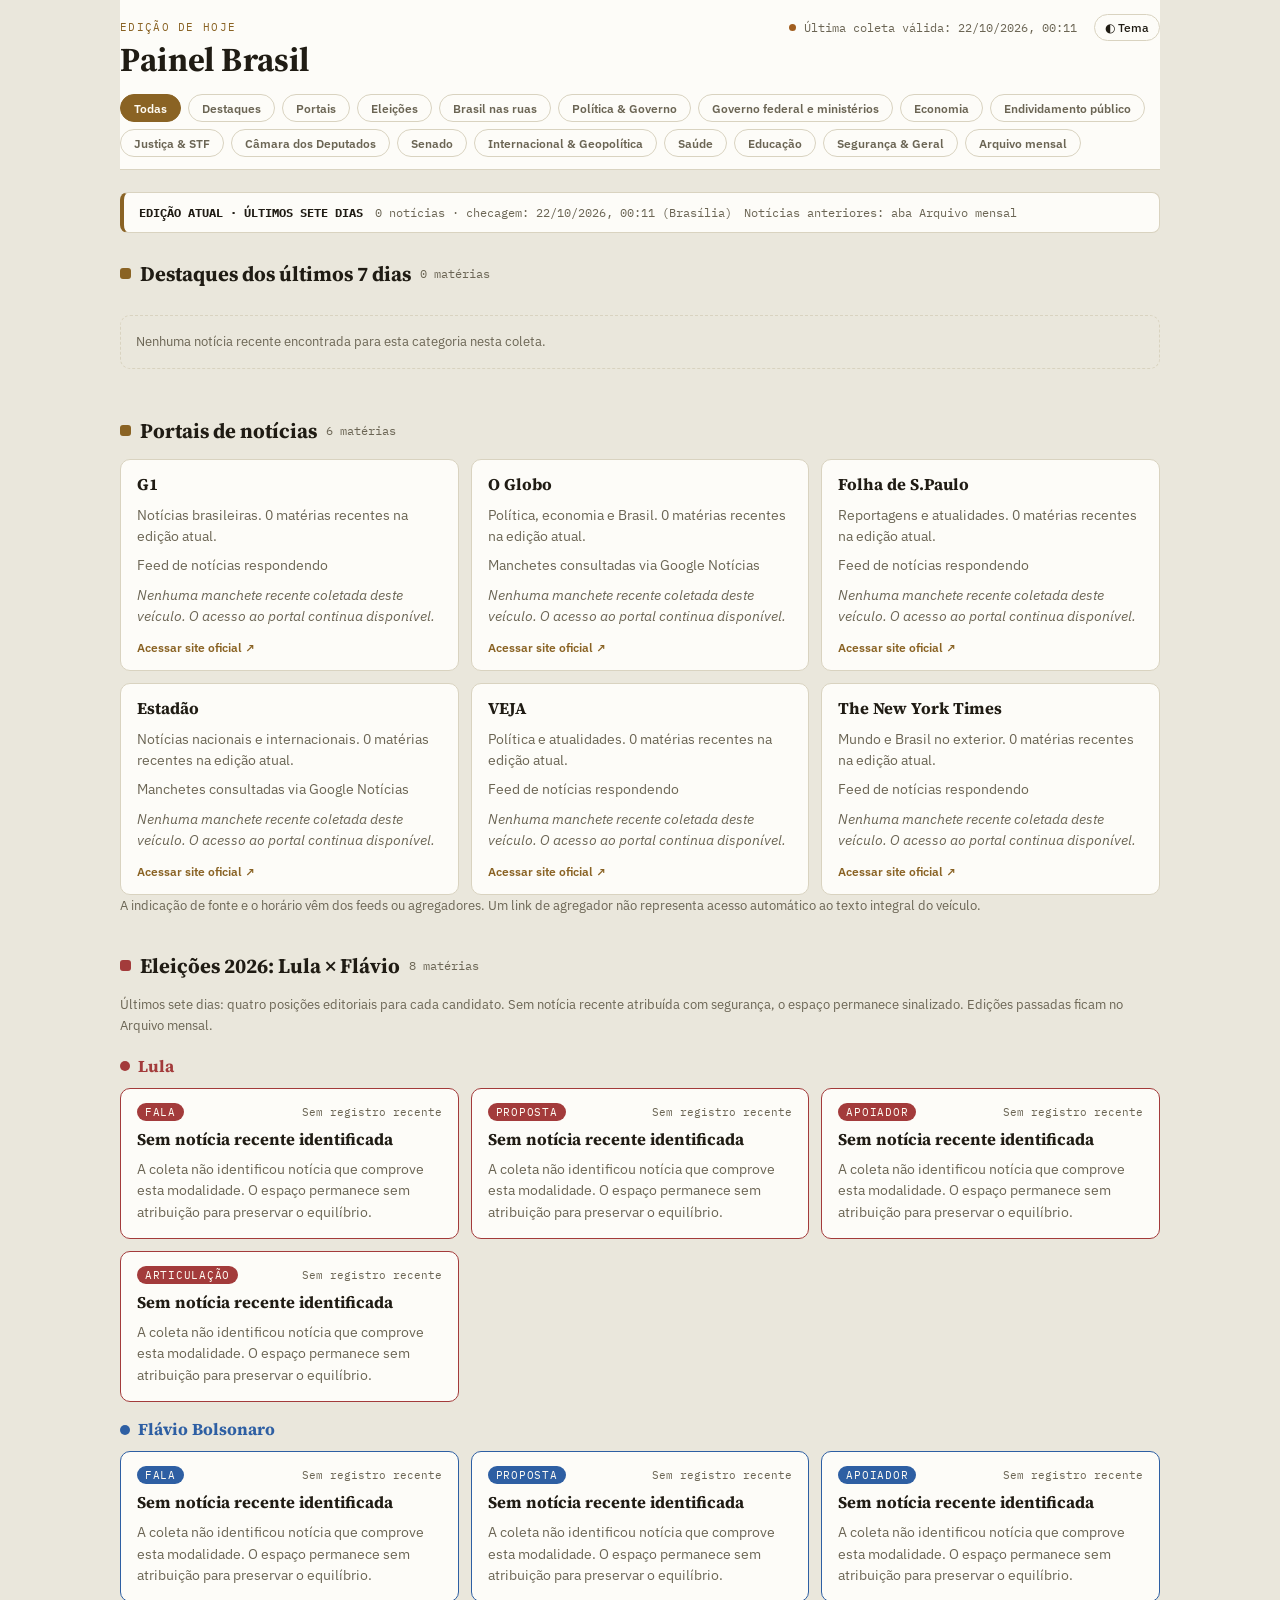
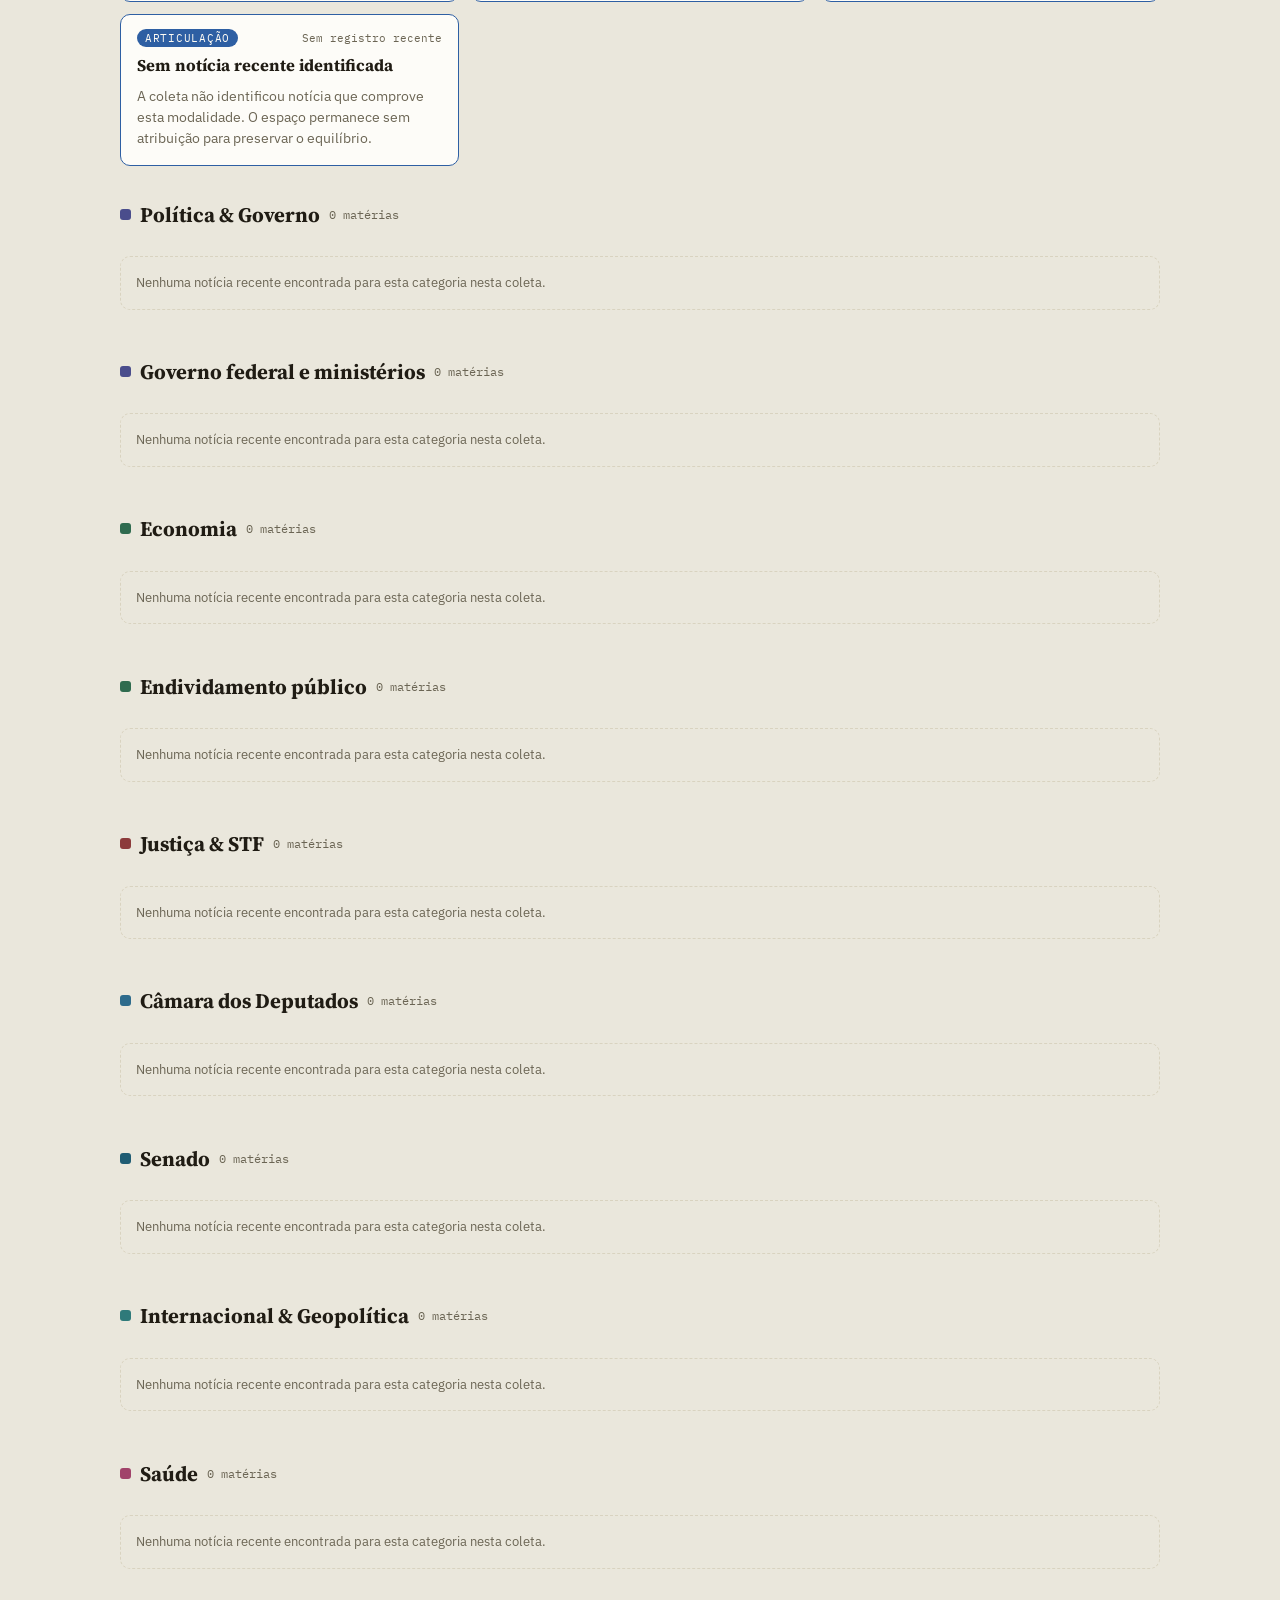
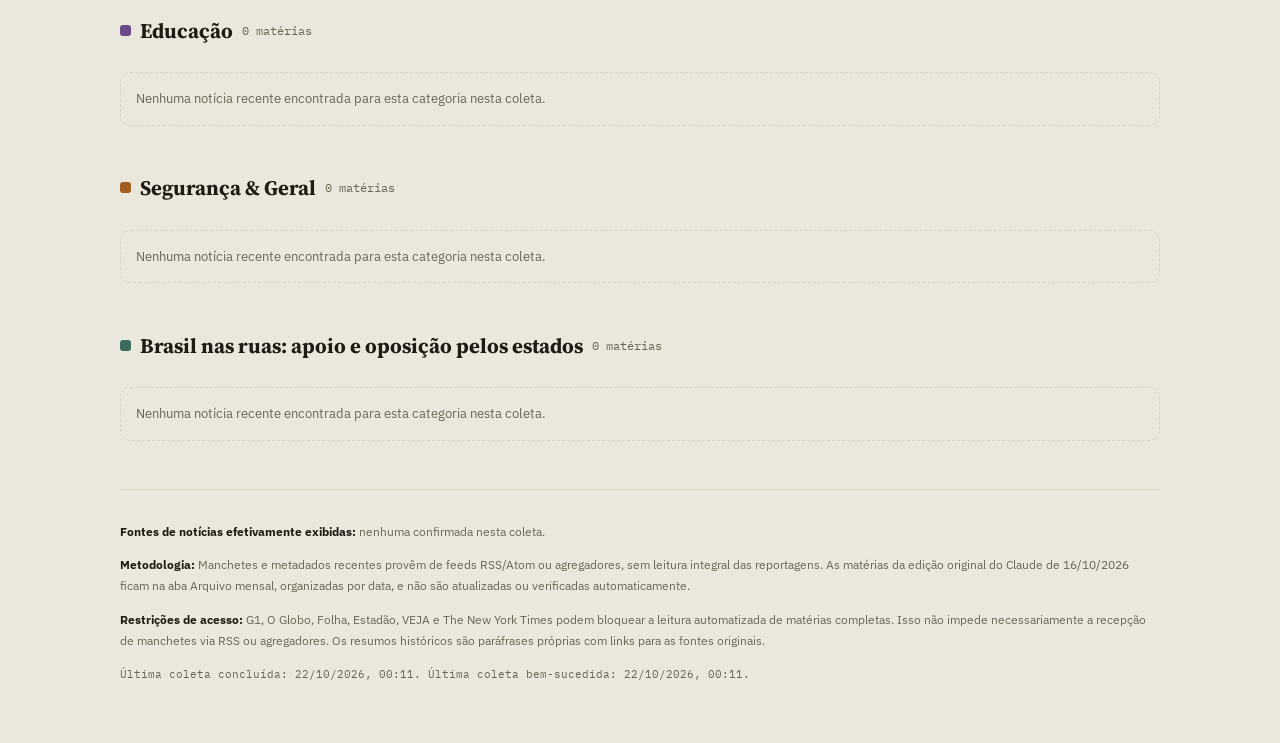
==== commit 1bbb42d9: "feat: carregar navegador mensal antes do painel atual" ====
--- a/site/index.html
+++ b/site/index.html
@@ -1511,5 +1511,6 @@
 </script>
 
 <link rel="stylesheet" href="claude-live.css">
+<script defer src="arquivo-ui.js"></script>
 <script defer src="claude-live.js"></script>
 </body></html>
--- a/site/claude-live.css
+++ b/site/claude-live.css
@@ -29,3 +29,23 @@
 .portal-no-news{font-style:italic}
 .live-footer p{overflow-wrap:anywhere}
 @media(max-width:560px){.live-status{white-space:normal;flex-wrap:wrap}.theme-control{margin-left:0}}
+
+
+/* Distribuição do arquivo de 16/10/2026 por aba, sem confundir com atualização recente. */
+.historical-section{margin-top:25px;padding-top:19px;border-top:1px solid var(--line)}
+.historical-heading{margin-bottom:15px;display:flex;justify-content:space-between;align-items:baseline;gap:12px;flex-wrap:wrap}
+.historical-heading h3,.historical-subhead{font:600 1.05rem var(--font-display);margin:0;color:var(--ink)}
+.historical-heading p{font:.73rem/1.5 var(--font-body);color:var(--ink-dim);margin:0;max-width:600px}
+.historical-badge{font:600 .61rem var(--font-mono);color:var(--ink-dim);letter-spacing:.04em;text-transform:uppercase;display:inline-block}
+.historical-card{position:relative;border-color:var(--line);background:var(--surface);}
+.historical-card>.historical-badge{display:block;margin-bottom:1px}
+.historical-card.hero-card>.historical-badge{font-size:.64rem}
+.historical-highlights{margin-bottom:0}
+.historical-summary{font-size:.76rem;color:var(--ink-dim)}
+.historical-context{margin-top:22px;border:1px dashed var(--line);border-radius:9px;padding:13px;background:var(--surface)}
+.historical-context>summary{cursor:pointer;font-weight:600;color:var(--accent)}
+.historical-context>.race{margin-top:16px}
+.historical-context-note{margin-top:14px}
+.historical-context-note>.historical-badge{margin:0 0 7px}
+.offline-notice{border-left:3px solid var(--cat-seg);padding:10px 13px;background:var(--surface);font-size:.86rem}
+.live-content section.cat[hidden]{display:none !important}
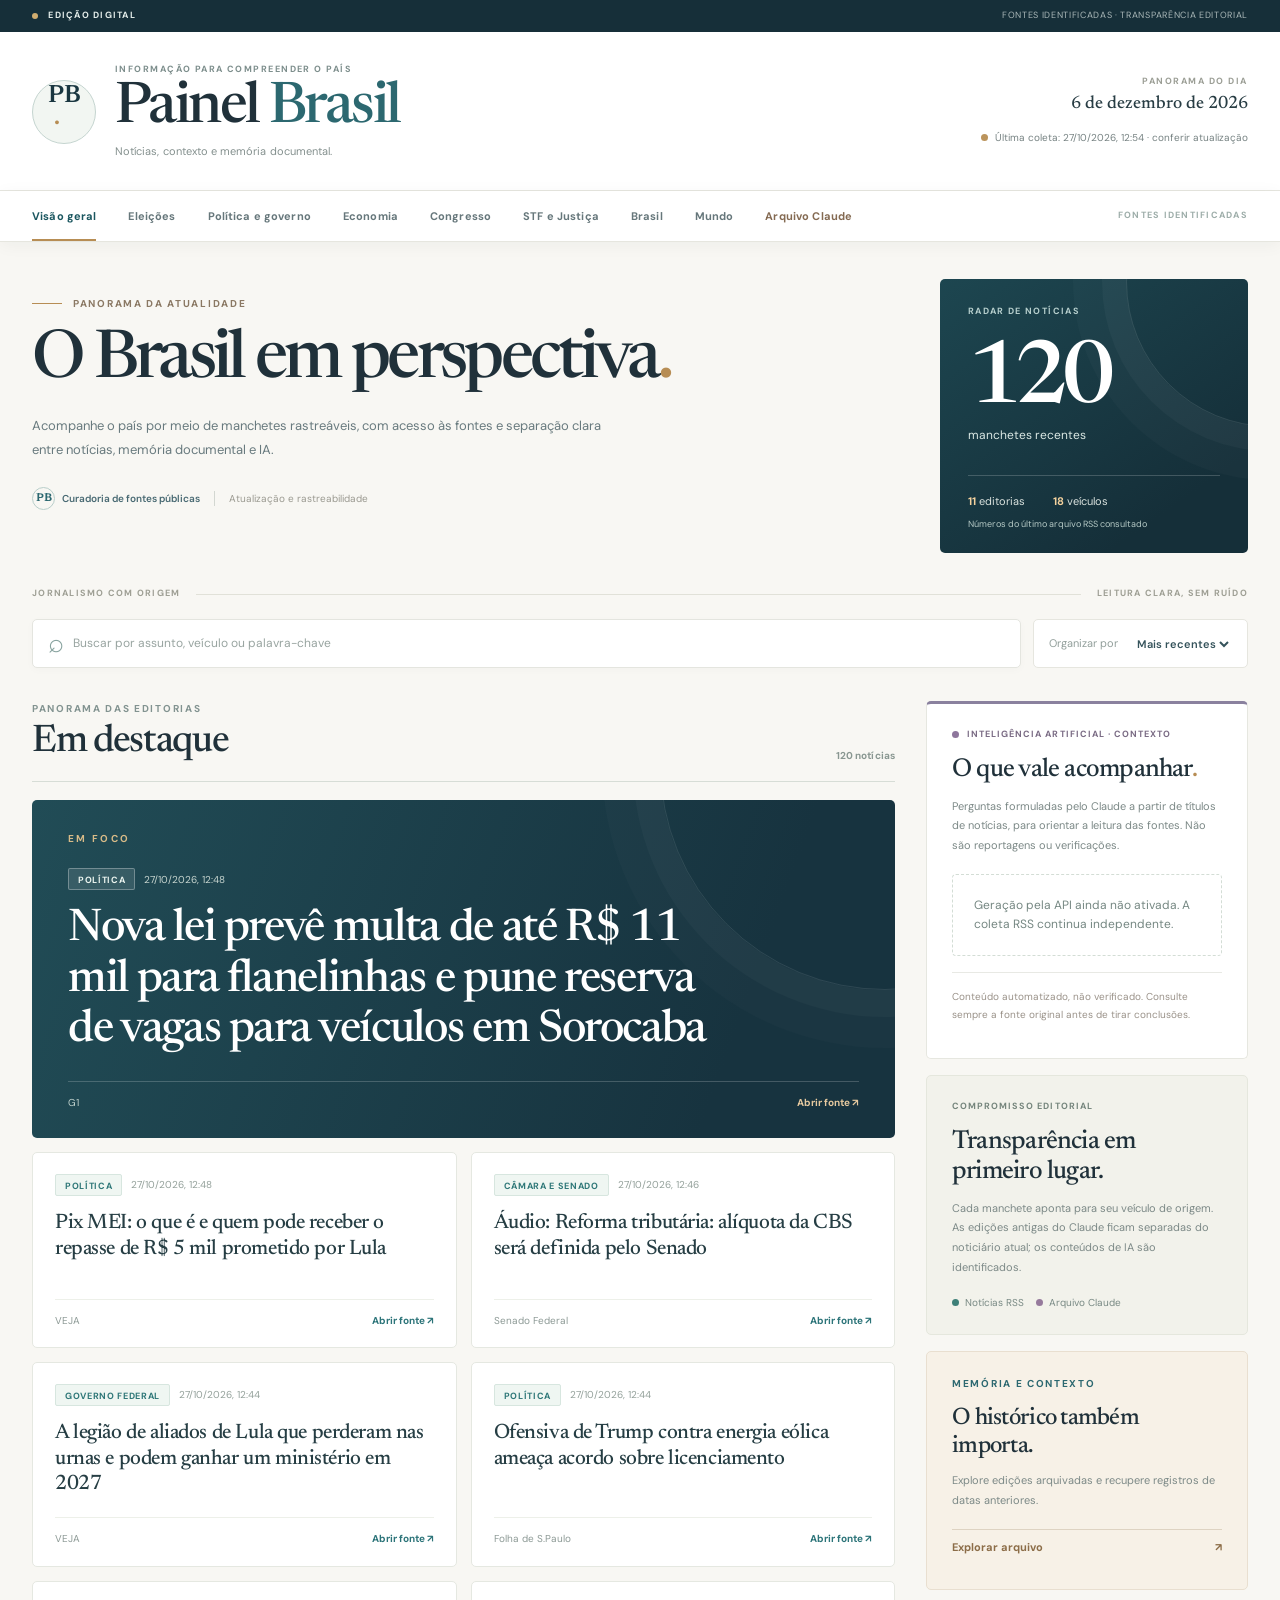
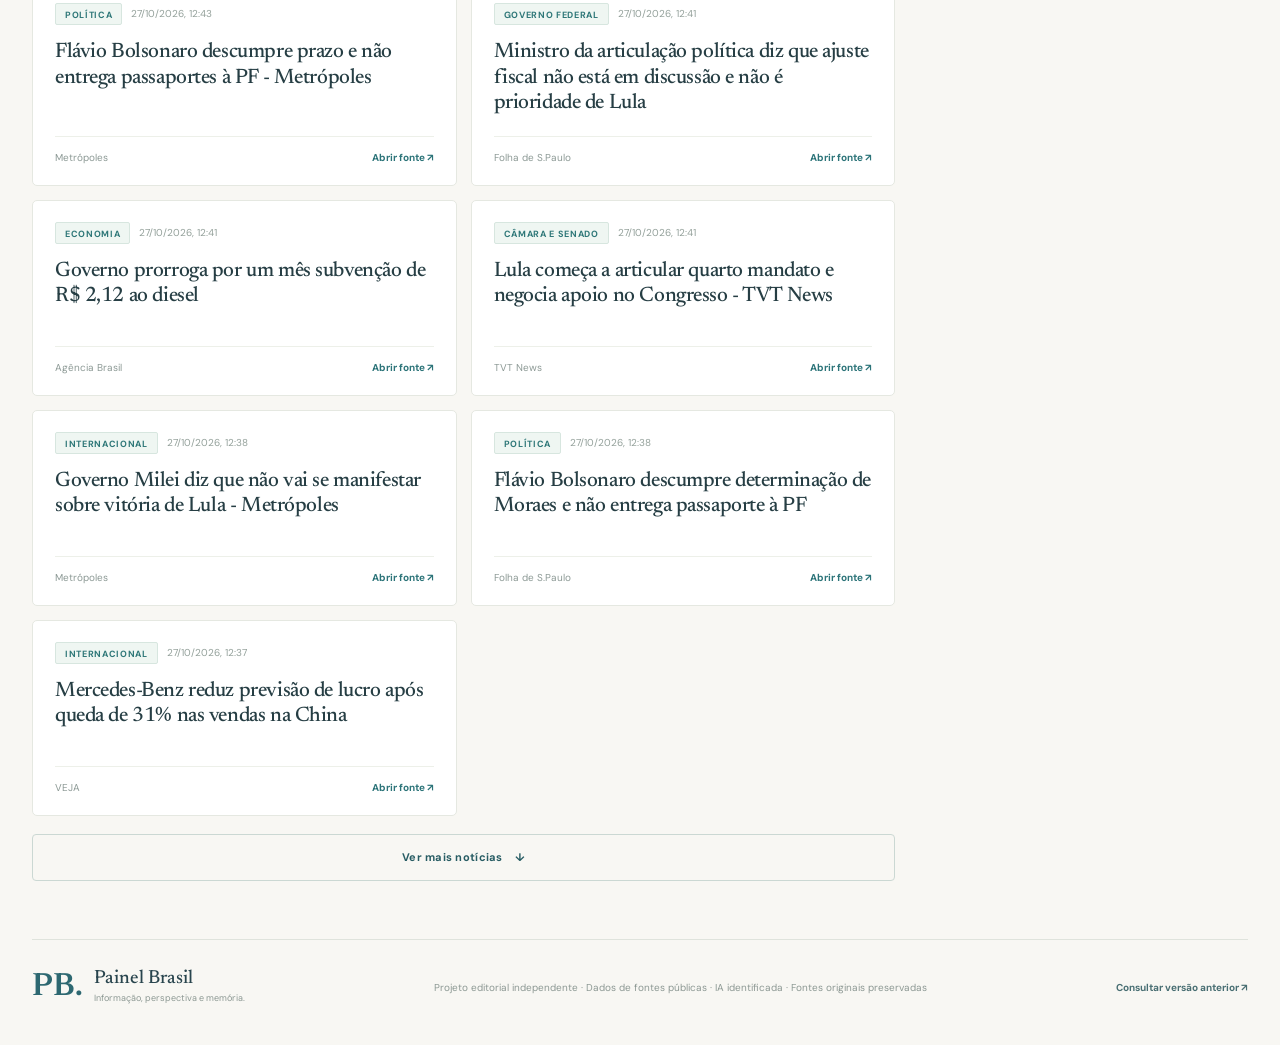
==== commit 1d3ee548: "feat: preparar homepage refinada sem conflitos RSS nem deploy" ====
--- a/site/index.html
+++ b/site/index.html
@@ -1,1516 +1,148 @@
-<!doctype html><html><head><meta charset=utf8><meta name=viewport content="width=device-width,initial-scale=1,viewport-fit=cover"><style>:root{color-scheme:light;box-sizing:border-box;padding-top:env(safe-area-inset-top,0px);padding-bottom:env(safe-area-inset-bottom,0px)}html{scroll-padding-top:env(safe-area-inset-top,0px)}body{margin:0;padding:0;font:14px -apple-system,BlinkMacSystemFont,sans-serif;background:#fff;color:#000}img{max-width:100%}[hidden]:not([hidden=until-found i]){display:none!important}</style></head><body>
-<meta name="claude:viewport-fit-sides" content="cover">
-<title>Painel Brasil</title>
-<style>
-  /* Layout: masthead with live status strip, an election context bar, then
-     a filterable grid of source-linked cards grouped into civic sections
-     (gazette-dashboard hybrid — scanned by category, not read top to bottom). */
-  :root{
-    --bg:#EAE7DC;
-    --surface:#FDFCF8;
-    --ink:#201C14;
-    --ink-dim:#6B6554;
-    --accent:#8A6324;
-    --accent-ink:#FFFCF4;
-    --line:#D9D3C0;
-
-    --cat-politica:#4A4D8C;
-    --cat-economia:#2F6B4F;
-    --cat-justica:#8C3B3B;
-    --cat-camara:#2E6B8C;
-    --cat-senado:#1F5C73;
-    --cat-intl:#2F7A7A;
-    --cat-saude:#A1436A;
-    --cat-edu:#6B4A8C;
-    --cat-seg:#A15E1F;
-    --cat-ruas:#3B6B5C;
-    --cand-lula:#A33B3B;
-    --cand-flavio:#2E5FA3;
-
-    --font-display:'Source Serif 4', Georgia, 'Times New Roman', serif;
-    --font-body:'IBM Plex Sans', -apple-system, 'Segoe UI', sans-serif;
-    --font-mono:'IBM Plex Mono', 'SF Mono', Consolas, monospace;
-  }
-  @media (prefers-color-scheme: dark){
-    :root:not([data-theme="light"]){
-      --bg:#15181A; --surface:#1C2023; --ink:#EDE8DC; --ink-dim:#9A9484;
-      --accent:#D6A94B; --accent-ink:#1A1405; --line:#30342F;
-      --cat-politica:#8B90E0; --cat-economia:#5FC08A; --cat-justica:#E08A8A;
-      --cat-camara:#6FB6E0; --cat-senado:#5FBCD6; --cat-intl:#5FCFC2;
-      --cat-saude:#E08AB0; --cat-edu:#B59BE0; --cat-seg:#E0A85F; --cat-ruas:#6FBFA6;
-      --cand-lula:#E08A8A; --cand-flavio:#7FABE0;
-      color-scheme:dark;
-    }
-  }
-  :root[data-theme="dark"]{
-    --bg:#15181A; --surface:#1C2023; --ink:#EDE8DC; --ink-dim:#9A9484;
-    --accent:#D6A94B; --accent-ink:#1A1405; --line:#30342F;
-    --cat-politica:#8B90E0; --cat-economia:#5FC08A; --cat-justica:#E08A8A;
-    --cat-camara:#6FB6E0; --cat-senado:#5FBCD6; --cat-intl:#5FCFC2;
-    --cat-saude:#E08AB0; --cat-edu:#B59BE0; --cat-seg:#E0A85F; --cat-ruas:#6FBFA6;
-    --cand-lula:#E08A8A; --cand-flavio:#7FABE0;
-    color-scheme:dark;
-  }
-
-  *{box-sizing:border-box;}
-  body{
-    background:var(--bg); color:var(--ink);
-    font-family:var(--font-body);
-    padding-left:max(16px, env(safe-area-inset-left,0px));
-    padding-right:max(16px, env(safe-area-inset-right,0px));
-  }
-  body::before{
-    content:""; position:fixed; inset:0 0 auto; height:env(safe-area-inset-top,0px);
-    z-index:20; background:var(--surface);
-  }
-  a{color:var(--accent); text-decoration:none;}
-  a:hover{text-decoration:underline;}
-  a:focus-visible, button:focus-visible, .chip:focus-visible{outline:2px solid var(--accent); outline-offset:2px;}
-
-  .wrap{max-width:1040px; margin:0 auto; padding-block: 0 48px;}
-
-  /* masthead */
-  header.masthead{
-    position:sticky; top:env(safe-area-inset-top,0px); z-index:10;
-    background:var(--surface); border-bottom:1px solid var(--line);
-    padding-block:14px 12px; margin-bottom:22px;
-  }
-  .masthead-row{display:flex; align-items:baseline; justify-content:space-between; gap:12px; flex-wrap:wrap;}
-  .masthead h1{
-    font-family:var(--font-display); font-size:clamp(1.5rem,5vw,2.1rem);
-    margin:0; letter-spacing:.2px; text-wrap:balance;
-  }
-  .masthead .kicker{
-    font-family:var(--font-mono); font-size:.68rem; letter-spacing:.12em; text-transform:uppercase;
-    color:var(--accent); display:block; margin-bottom:2px;
-  }
-  .live-status{
-    display:flex; align-items:center; gap:8px; font-family:var(--font-mono);
-    font-size:.72rem; color:var(--ink-dim); white-space:nowrap;
-  }
-  .live-dot{width:7px; height:7px; border-radius:50%; background:#3C9A5C; flex:0 0 auto;
-    box-shadow:0 0 0 0 rgba(60,154,92,.5); animation:pulse 2.4s ease-out infinite;}
-  @media (prefers-reduced-motion: reduce){ .live-dot{animation:none;} }
-  @keyframes pulse{
-    0%{box-shadow:0 0 0 0 rgba(60,154,92,.45);}
-    70%{box-shadow:0 0 0 6px rgba(60,154,92,0);}
-    100%{box-shadow:0 0 0 0 rgba(60,154,92,0);}
-  }
-
-  .filters{display:flex; gap:7px; flex-wrap:wrap; margin-top:12px;}
-  .chip{
-    font-family:var(--font-body); font-size:.78rem; font-weight:600;
-    border:1px solid var(--line); background:transparent; color:var(--ink-dim);
-    border-radius:999px; padding:5px 13px; cursor:pointer; transition:background .15s, color .15s, border-color .15s;
-  }
-  .chip[aria-pressed="true"]{background:var(--accent); color:var(--accent-ink); border-color:var(--accent);}
-  .chip:hover{border-color:var(--accent);}
-
-  /* election strip */
-  .race{
-    display:grid; grid-template-columns:repeat(auto-fit,minmax(150px,1fr)); gap:1px;
-    background:var(--line); border:1px solid var(--line); border-radius:10px; overflow:hidden;
-    margin-bottom:28px;
-  }
-  .race-cell{background:var(--surface); padding:12px 14px;}
-  .race-cell .label{font-family:var(--font-mono); font-size:.64rem; text-transform:uppercase; letter-spacing:.08em; color:var(--ink-dim);}
-  .race-cell .value{font-family:var(--font-display); font-size:1.15rem; margin-top:3px; font-variant-numeric:tabular-nums;}
-  .race-cell .value b{color:var(--accent);}
-  .race-note{font-size:.78rem; color:var(--ink-dim); padding:10px 14px; grid-column:1/-1; background:var(--surface);}
-
-  /* hero */
-  .section-label{
-    font-family:var(--font-mono); font-size:.7rem; letter-spacing:.12em; text-transform:uppercase;
-    color:var(--ink-dim); margin:0 0 10px;
-  }
-  .hero-grid{display:grid; grid-template-columns:repeat(auto-fit,minmax(260px,1fr)); gap:14px; margin-bottom:34px;}
-  .hero-card{
-    background:var(--surface); border:1px solid var(--line); border-radius:12px;
-    padding:18px; display:flex; flex-direction:column; gap:10px; min-width:0;
-  }
-  .hero-card h2{font-family:var(--font-display); font-size:1.2rem; line-height:1.3; margin:0; text-wrap:balance;}
-  .hero-card p{margin:0; color:var(--ink-dim); font-size:.9rem; line-height:1.55;}
-
-  /* category sections */
-  section.cat{margin-bottom:34px;}
-  .cat-head{display:flex; align-items:center; gap:9px; margin-bottom:14px;}
-  .cat-dot{width:11px; height:11px; border-radius:3px; flex:0 0 auto;}
-  .cat-head h2{font-family:var(--font-display); font-size:1.3rem; margin:0;}
-  .cat-count{font-family:var(--font-mono); font-size:.72rem; color:var(--ink-dim);}
-
-  .card-grid{display:grid; grid-template-columns:repeat(auto-fill,minmax(260px,1fr)); gap:12px;}
-  .cand-group{margin-bottom:16px;}
-  .cand-group:last-child{margin-bottom:0;}
-  .cand-label{font-family:var(--font-display); font-size:1.05rem; margin:0 0 10px; display:flex; align-items:center; gap:8px;}
-  .cand-label::before{content:""; width:10px; height:10px; border-radius:50%; background:currentColor; display:inline-block;}
-  .card-cand{border-left:3px solid; }
-  .card{
-    background:var(--surface); border:1px solid var(--line); border-radius:10px;
-    padding:14px 16px 15px; display:flex; flex-direction:column; gap:8px; min-width:0;
-  }
-  .card .tag-row{display:flex; align-items:center; justify-content:space-between; gap:8px;}
-  .card .tag{
-    font-family:var(--font-mono); font-size:.66rem; text-transform:uppercase; letter-spacing:.07em;
-    padding:2px 8px; border-radius:999px; color:var(--accent-ink); white-space:nowrap;
-  }
-  .card .time{font-family:var(--font-mono); font-size:.68rem; color:var(--ink-dim); white-space:nowrap;}
-  .card h3{font-family:var(--font-display); font-size:1.03rem; line-height:1.35; margin:0; text-wrap:balance;}
-  .card p{margin:0; font-size:.86rem; line-height:1.55; color:var(--ink-dim);}
-  .card .src{font-size:.78rem; margin-top:auto; padding-top:4px;}
-  .card .src a{font-weight:600;}
-
-  .context-note{
-    background:var(--surface); border:1px dashed var(--line); border-radius:10px;
-    padding:13px 16px; font-size:.84rem; color:var(--ink-dim); line-height:1.6; margin-top:12px;
-  }
-
-  footer{
-    border-top:1px solid var(--line); margin-top:10px; padding-top:18px;
-    font-size:.78rem; color:var(--ink-dim); line-height:1.7;
-  }
-  footer strong{color:var(--ink);}
-
-  [hidden]{display:none !important;}
-
-  @media (max-width:480px){
-    .masthead h1{font-size:1.4rem;}
-    .race-cell .value{font-size:1rem;}
-  }
-</style>
-
-<link rel="stylesheet" href="https://fonts.googleapis.com/css2?family=Source+Serif+4:opsz,wght@8..60,400;8..60,600;8..60,700&family=IBM+Plex+Sans:wght@400;500;600;700&family=IBM+Plex+Mono:wght@400;500&display=swap">
-
-<div class="wrap">
-
-  <header class="masthead">
-    <div class="masthead-row">
-      <div>
-        <span class="kicker">Edição de hoje</span>
-        <h1>Painel Brasil</h1>
+<!doctype html>
+<html lang="pt-BR">
+<head>
+  <meta charset="utf-8">
+  <meta name="viewport" content="width=device-width,initial-scale=1">
+  <meta name="color-scheme" content="light">
+  <meta name="theme-color" content="#16333d">
+  <title>Painel Brasil | Notícias, fontes e contexto</title>
+  <meta name="description" content="Painel Brasil: notícias recentes e fontes identificadas, editorias de política, economia e Brasil, perguntas editoriais de IA e arquivo histórico.">
+  <link rel="preconnect" href="https://fonts.googleapis.com">
+  <link rel="preconnect" href="https://fonts.gstatic.com" crossorigin>
+  <link rel="stylesheet" href="./lab.css">
+  <script src="./lab.js" defer></script>
+</head>
+<body>
+  <a class="skip" href="#main">Ir para o conteúdo</a>
+  <div class="lab-ribbon">
+    <div class="layout ribbon-inner">
+      <span><span class="ribbon-dot" aria-hidden="true"></span> EDIÇÃO DIGITAL</span>
+      <span>Fontes identificadas · Transparência editorial</span>
+    </div>
+  </div>
+  <header class="topbar">
+    <div class="layout topinner">
+      <div class="masthead">
+        <div class="brand-symbol" aria-hidden="true">PB<span>.</span></div>
+        <div class="brand-copy">
+          <p class="eyebrow">Informação para compreender o país</p>
+          <h1>Painel <em>Brasil</em></h1>
+          <p class="brand-subtitle">Notícias, contexto e memória documental.</p>
+        </div>
       </div>
-      <div class="live-status"><span class="live-dot" aria-hidden="true"></span><span id="updatedAt">Atualizado em 16 de outubro de 2026</span></div>
-    </div>
-    <nav class="filters" id="filters" aria-label="Filtrar por categoria">
-      <button class="chip" data-filter="todas" aria-pressed="true">Todas</button>
-      <button class="chip" data-filter="eleicoes" aria-pressed="false">Eleições</button>
-      <button class="chip" data-filter="ruas" aria-pressed="false">Brasil nas ruas</button>
-      <button class="chip" data-filter="politica" aria-pressed="false">Política</button>
-      <button class="chip" data-filter="economia" aria-pressed="false">Economia</button>
-      <button class="chip" data-filter="justica" aria-pressed="false">Justiça &amp; STF</button>
-      <button class="chip" data-filter="camara" aria-pressed="false">Câmara</button>
-      <button class="chip" data-filter="senado" aria-pressed="false">Senado</button>
-      <button class="chip" data-filter="intl" aria-pressed="false">Internacional</button>
-      <button class="chip" data-filter="saude" aria-pressed="false">Saúde</button>
-      <button class="chip" data-filter="edu" aria-pressed="false">Educação</button>
-      <button class="chip" data-filter="seg" aria-pressed="false">Segurança</button>
-    </nav>
-  </header>
-
-  <p class="section-label">Corrida presidencial — 2º turno</p>
-  <div class="race">
-    <div class="race-cell"><div class="label">1º turno (04/10)</div><div class="value">Flávio <b>47,03%</b></div></div>
-    <div class="race-cell"><div class="label">1º turno (04/10)</div><div class="value">Lula <b>45,16%</b></div></div>
-    <div class="race-cell"><div class="label">AtlasIntel (09/10, válidos)</div><div class="value">Flávio <b>52,8%</b> x Lula 47,2%</div></div>
-    <div class="race-cell"><div class="label">Quaest (14/10)</div><div class="value">Flávio <b>46%</b> x Lula 44%</div></div>
-    <div class="race-cell"><div class="label">Palver (15/10, válidos)</div><div class="value">Flávio <b>50%</b> x Lula 49%</div></div>
-    <div class="race-cell"><div class="label">Datafolha (15/10, válidos)</div><div class="value">Flávio <b>51%</b> x Lula 49%</div></div>
-    <div class="race-cell"><div class="label">Datafolha (15/10, total)</div><div class="value">Flávio <b>47%</b> x Lula 45%</div></div>
-    <div class="race-cell"><div class="label">Indexa/Broadcast (15/10, válidos)</div><div class="value">Flávio <b>51%</b> x Lula 49%</div></div>
-    <div class="race-cell"><div class="label">PoderData/Aya (16/10, válidos)</div><div class="value">Empate técnico: <b>50%</b> x 50%</div></div>
-    <div class="race-cell"><div class="label">Futura/100% Cidades (16/10, válidos)</div><div class="value">Flávio <b>50,8%</b> x Lula 49,2%</div></div>
-    <div class="race-cell"><div class="label">CNT/MDA (16/10, válidos)</div><div class="value">Flávio <b>50,5%</b> x Lula 49,5%</div></div>
-    <div class="race-note">Nenhum dos dois alcançou a maioria no 1º turno, o que levou a disputa ao 2º turno, marcado para o último domingo de outubro. A sequência de pesquisas mostra a vantagem de Flávio encolhendo: a diferença em votos válidos caiu de cerca de 5,6 pontos no AtlasIntel (9/10) para 2 pontos no Quaest (14/10), passando por apenas 1 ponto no Palver, no Datafolha e no Indexa/Broadcast (todos de 15/10) até o empate técnico de 50% a 50% apurado pelo PoderData/Aya nesta sexta (16/10) — resultado confirmado, ainda nesta sexta, por duas outras pesquisas dentro da margem de erro: Futura/100% Cidades (50,8% a 49,2%) e CNT/MDA (50,5% a 49,5%), ambas também de 16/10. A rodada do PoderData/Aya supera a mesma pesquisa feita em 13/10, quando o instituto ainda media Flávio na frente por 51% a 49%. A rodada do Datafolha (15/10) mediu rejeição: 46% rejeitam Lula e 44% rejeitam Flávio. Lula e Flávio confirmaram presença no primeiro debate do 2º turno, promovido pela Band, no domingo (18/10) — dia em que Flávio também terá ato de campanha, segundo o Poder360.</div>
-  </div>
-
-  <p class="section-label">Destaques</p>
-  <div class="hero-grid">
-    <article class="hero-card">
-      <h2>Congresso promulga o fim da escala 6x1 em cerimônia nesta manhã</h2>
-      <p>Lula e Janja chegaram ao Congresso por volta das 9h55 e, pouco depois das 10h, a sessão solene promulgou a PEC que extingue a escala 6x1 — aprovada no Senado em dois turnos, com apenas um voto contrário, do senador Hamilton Mourão —, ao lado da PEC 14/2021, que cria aposentadoria especial para agentes comunitários de saúde e de combate a endemias. O ato contou também com o presidente do Congresso, Davi Alcolumbre, e o presidente da Câmara, Hugo Motta.</p>
-      <div class="src"><a href="https://www.poder360.com.br/poder-congresso/congresso-promulga-pec-que-extingue-a-escala-de-trabalho-6-x-1/" target="_blank" rel="noopener">Poder360 →</a></div>
-    </article>
-    <article class="hero-card">
-      <h2>Após impasse sobre maioridade penal, Davi anuncia volta da PEC da Segurança à pauta</h2>
-      <p>Alcolumbre havia tirado a PEC da pauta na quinta (15/10) por falta de acordo sobre as emendas — Camilo Santana, líder do PT no Senado, protocolou emenda própria para reduzir a maioridade penal a 16 anos só em crimes hediondos, rompendo com o governo, enquanto a campanha de Flávio apresentou uma emenda mais ampla. Nesta sexta (16/10), porém, o presidente do Senado anunciou que o texto volta à pauta depois que os senadores chegarem a um acordo sobre essas emendas, sem citar data. Em entrevista à TV Globo, Lula já havia dito ser favorável, "como cidadão", a reduzir a penalidade em crimes hediondos, mas sem discutir o tema dentro dessa PEC.</p>
-      <div class="src"><a href="https://www12.senado.leg.br/noticias/videos/2026/10/pec-da-seguranca-voltara-a-pauta-apos-acordo-sobre-emendas-anuncia-davi" target="_blank" rel="noopener">Senado Notícias →</a></div>
-    </article>
-    <article class="hero-card">
-      <h2>TSE determina isonomia entre Lula e Flávio na IA da Meta, sob multa de R$ 500 mil</h2>
-      <p>Depois de testes mostrarem que a ferramenta de IA da Meta recusava gerar imagens com o termo "Lula 13" mas produzia normalmente montagens com "Flávio 22", o ministro Marco Aurélio Bellizze, do TSE, determinou que a empresa garanta tratamento igualitário às duas campanhas — proibindo reduzir a distribuição de publicações, bloquear recomendações ou restringir buscas sobre qualquer um dos dois candidatos, sob multa diária de R$ 500 mil em caso de descumprimento. Em exame preliminar, o ministro considerou ter havido falha na ferramenta de controle de comandos, mas disse não haver elementos de que a diferença de tratamento tenha sido deliberada ou sistemática.</p>
-      <div class="src"><a href="https://agenciabrasil.ebc.com.br/justica/noticia/2026-10/tse-determina-isonomia-apos-ia-da-meta-barrar-imagens-de-lula" target="_blank" rel="noopener">Agência Brasil →</a></div>
-    </article>
-    <article class="hero-card">
-      <h2>TRE-RJ proclama Douglas Ruas eleito no Rio; PSD segue com recurso no STF</h2>
-      <p>O partido de Eduardo Paes mantém no STF uma ADPF pedindo que a disputa ao governo do Rio seja refeita em 2º turno, mas o TRE-RJ já homologou por unanimidade, nesta quinta (15/10), a retotalização que exclui cerca de 274 mil votos de Anthony Garotinho — cuja candidatura fora indeferida, mas que continuou na urna — e proclamou Douglas Ruas (PL) eleito governador ainda no 1º turno. Com a exclusão, Ruas subiu de 49,27% para 50,88% dos votos válidos, e Paes, de 42,76% para 44,16%. O ministro Cristiano Zanin já havia negado um pedido semelhante de Paes em 8 de outubro, por entender que ainda cabiam recursos na Justiça Eleitoral.</p>
-      <div class="src"><a href="https://www.poder360.com.br/poder-eleicoes-2026/psd-recorre-ao-stf-para-tentar-garantir-2o-turno-no-rio/" target="_blank" rel="noopener">Poder360 →</a></div>
-    </article>
-    <article class="hero-card">
-      <h2>Lula x Flávio: Sul Global ou EUA?</h2>
-      <p>No front de política externa, Lula reafirma aposta na aproximação com o Sul Global, enquanto Flávio Bolsonaro defende alinhamento mais próximo com Estados Unidos e Israel — uma divergência que deve marcar o 2º turno.</p>
-      <div class="src"><a href="https://agenciabrasil.ebc.com.br/internacional/noticia/2026-10/lula-defende-sul-global-flavio-quer-proximidade-com-eua-e-israel" target="_blank" rel="noopener">Agência Brasil →</a></div>
-    </article>
-    <article class="hero-card">
-      <h2>Lula e Flávio confirmam presença no 1º debate do 2º turno</h2>
-      <p>Depois de dizer que não iria, Flávio confirmou participação no debate da Band — promovido também por Estadão, Cultura, Gazeta, Jovem Pan e YouTube —, horas depois de Lula anunciar sua própria presença. O encontro, no domingo (18/10), é o primeiro frente a frente do segundo turno.</p>
-      <div class="src"><a href="https://www.cnnbrasil.com.br/eleicoes/flavio-confirma-ida-ao-debate-da-band/" target="_blank" rel="noopener">CNN Brasil →</a></div>
-    </article>
-    <article class="hero-card">
-      <h2>Netanyahu chama Brasil de "pequeno país" e cogita ir à posse de Flávio</h2>
-      <p>Durante um evento em Jerusalém, o premiê israelense relembrou sua ida à posse de Jair Bolsonaro em 2019 e disse que pode voltar ao país se Flávio for eleito — mais um gesto de líder estrangeiro próximo à família Bolsonaro, na esteira das falas recentes do argentino Javier Milei contra Lula.</p>
-      <div class="src"><a href="https://www.poder360.com.br/poder-eleicoes-2026/netanyahu-chama-brasil-de-pequeno-pais-e-considera-ir-a-posse-de-flavio/" target="_blank" rel="noopener">Poder360 →</a></div>
-    </article>
-  </div>
-
-  <!-- ELEIÇÕES: LULA x FLÁVIO -->
-  <section class="cat" data-cat="eleicoes">
-    <div class="cat-head"><span class="cat-dot" style="background:var(--cand-lula)"></span><h2>Eleições 2026: Lula x Flávio</h2><span class="cat-count">36 matérias</span></div>
-    <div class="cand-group">
-      <h3 class="cand-label" style="color:var(--cand-lula)">Lula</h3>
-      <div class="card-grid">
-        <article class="card card-cand" data-cat="eleicoes" style="border-color:var(--cand-lula)">
-          <div class="tag-row"><span class="tag" style="background:var(--cand-lula)">Fala</span><span class="time">15/10 · 23h12</span></div>
-          <h3>Lula se diz favorável a reduzir maioridade penal para hediondos</h3>
-          <p>Em entrevista à TV Globo, o presidente afirmou que, "como cidadão", é favorável a diminuir a penalidade para crimes hediondos, mas disse não querer discutir o tema dentro da PEC da Segurança em tramitação no Senado — mudança de tom em relação à posição histórica do PT sobre o assunto.</p>
-          <div class="src"><a href="https://www.poder360.com.br/poder-seguranca-publica/lula-diz-ser-a-favor-de-reduzir-maioridade-penal-para-crimes-hediondos/" target="_blank" rel="noopener">Poder360</a></div>
-        </article>
-        <article class="card card-cand" data-cat="eleicoes" style="border-color:var(--cand-lula)">
-          <div class="tag-row"><span class="tag" style="background:var(--cand-lula)">Proposta</span><span class="time">13/10</span></div>
-          <h3>Lula promete passe livre nos fins de semana e bolsa a universitários</h3>
-          <p>A poucos dias do 2º turno, o presidente anunciou uma PEC para garantir transporte público gratuito nos fins de semana, a ser financiado por emendas parlamentares, e prometeu uma bolsa de R$ 700 a universitários a partir de 2027.</p>
-          <div class="src"><a href="https://www.poder360.com.br/poder-eleicoes-2026/lula-promete-bolsa-de-r-700-a-universitarios-em-2027/" target="_blank" rel="noopener">Poder360</a></div>
-        </article>
-        <article class="card card-cand" data-cat="eleicoes" style="border-color:var(--cand-lula)">
-          <div class="tag-row"><span class="tag" style="background:var(--cand-lula)">Apoiador</span><span class="time">Esta semana</span></div>
-          <h3>MDB amplia apoio a Lula com adesão de diretórios estaduais</h3>
-          <p>Dez diretórios estaduais do partido declararam apoio à candidatura de Lula no segundo turno, ampliando a base de sustentação da campanha fora do núcleo petista.</p>
-          <div class="src"><a href="https://www.poder360.com.br/poder-eleicoes-2026/10-diretorios-do-mdb-declaram-apoio-a-lula-no-2o-turno/" target="_blank" rel="noopener">Poder360</a></div>
-        </article>
-        <article class="card card-cand" data-cat="eleicoes" style="border-color:var(--cand-lula)">
-          <div class="tag-row"><span class="tag" style="background:var(--cand-lula)">Articulação</span><span class="time">Esta semana</span></div>
-          <h3>Lula articula com o Centrão, mas Raquel Lyra mantém neutralidade</h3>
-          <p>A campanha petista busca apoios pessoais com lideranças do Centrão. A governadora de Pernambuco, Raquel Lyra, no entanto, não fechou posição com nenhum dos dois lados: evitou cravar apoio a Lula e cita apenas uma relação de confiança com o presidente, mesmo sendo cortejada também pela campanha de Flávio.</p>
-          <div class="src"><a href="https://www.cnnbrasil.com.br/eleicoes/raquel-lyra-nao-crava-palanque-de-lula-mas-cita-relacao-de-confianca/" target="_blank" rel="noopener">CNN Brasil</a></div>
-        </article>
-        <article class="card card-cand" data-cat="eleicoes" style="border-color:var(--cand-lula)">
-          <div class="tag-row"><span class="tag" style="background:var(--cand-lula)">Estratégia</span><span class="time">15/10 · 10h57</span></div>
-          <h3>Sem palanque de esquerda, Lula tenta atrair eleitor de direita contra Flávio</h3>
-          <p>Sem aliado de esquerda relevante no 2º turno, a campanha de Lula busca votos entre conservadores pragmáticos, mirando especialmente eleitores de Renan Santos e Augusto Cury — pesquisa Nexus/BTG apontou 41% dos eleitores de Cury e 30% dos de Santos abertos a votar em Lula. A deputada eleita Ana Elisa (PT-MG), que lidera a articulação, resume a tese: "a direita foi engolida pelo bolsonarismo".</p>
-          <div class="src"><a href="https://www.gazetadopovo.com.br/eleicoes/2026/ofensiva-de-lula-sobre-eleitores-de-direita-contra-flavio-segundo-turno/" target="_blank" rel="noopener">Gazeta do Povo</a></div>
-        </article>
-        <article class="card card-cand" data-cat="eleicoes" style="border-color:var(--cand-lula)">
-          <div class="tag-row"><span class="tag" style="background:var(--cand-lula)">Fala</span><span class="time">Esta semana</span></div>
-          <h3>Lula brinca que vai usar celular de Janja por falta de dinheiro</h3>
-          <p>Em vídeo divulgado por André Janones, administrador do canal "Exército de Lula" no WhatsApp, o presidente disse, em tom de brincadeira, que não tem dinheiro para comprar um celular novo e vai usar o aparelho da primeira-dama se o canal chegar a 5 milhões de inscritos — hoje com cerca de 4,4 milhões, depois de ter sido suspenso e reativado por decisões do TSE.</p>
-          <div class="src"><a href="https://www.poder360.com.br/poder-eleicoes-2026/lula-diz-que-nao-tem-dinheiro-para-comprar-celular-e-usara-o-de-janja/" target="_blank" rel="noopener">Poder360</a></div>
-        </article>
-        <article class="card card-cand" data-cat="eleicoes" style="border-color:var(--cand-lula)">
-          <div class="tag-row"><span class="tag" style="background:var(--cand-lula)">Fala</span><span class="time">Esta semana</span></div>
-          <h3>Lula chama modelo de escola cívico-militar de "loucura"</h3>
-          <p>Em evento no Palácio do Planalto, o presidente criticou a adoção de escolas cívico-militares, dizendo haver "maluco para tudo" entre defensores do modelo — fala que contrasta com propostas de endurecimento na área de educação defendidas por aliados de Flávio.</p>
-          <div class="src"><a href="https://www.gazetadopovo.com.br/eleicoes/2026/lula-chama-escola-civico-militar-loucura-tem-maluco-pra-tudo/" target="_blank" rel="noopener">Gazeta do Povo</a></div>
-        </article>
-        <article class="card card-cand" data-cat="eleicoes" style="border-color:var(--cand-lula)">
-          <div class="tag-row"><span class="tag" style="background:var(--cand-lula)">Proposta</span><span class="time">15/10 · 08h30</span></div>
-          <h3>Lula propõe generalizar educação em tempo integral</h3>
-          <p>Como prioridade educacional do seu programa, o presidente defende levar a jornada integral — de pelo menos 35 horas semanais — a todas as etapas da educação básica, hoje presente em apenas 25,8% das matrículas. A proposta contrasta com o apoio de Flávio às escolas cívico-militares.</p>
-          <div class="src"><a href="https://agenciabrasil.ebc.com.br/educacao/noticia/2026-10/flavio-quer-escolas-militares-lula-propoe-ampliar-educacao-integral" target="_blank" rel="noopener">Agência Brasil</a></div>
-        </article>
-        <article class="card card-cand" data-cat="eleicoes" style="border-color:var(--cand-lula)">
-          <div class="tag-row"><span class="tag" style="background:var(--cand-lula)">Apoiador</span><span class="time">14/10 · 22h27</span></div>
-          <h3>Lula escreve carta a evangélicos citando fim das bets e escala 5x2</h3>
-          <p>Em carta divulgada pela Frente de Evangélicos pelo Estado de Direito, o presidente disse ter governado "com a proteção divina" e citou como gestos de proteção à família o fim da publicidade de apostas, a aprovação da escala 5x2 e o combate à violência contra a mulher.</p>
-          <div class="src"><a href="https://agenciabrasil.ebc.com.br/politica/noticia/2026-10/lula-reforca-compromisso-com-evangelicos-flavio-recebe-apoio-no-rs" target="_blank" rel="noopener">Agência Brasil</a></div>
-        </article>
-        <article class="card card-cand" data-cat="eleicoes" style="border-color:var(--cand-lula)">
-          <div class="tag-row"><span class="tag" style="background:var(--cand-lula)">Fala</span><span class="time">14/10 · 13h00</span></div>
-          <h3>Propaganda do PT compara Flávio a Fernando Collor</h3>
-          <p>Uma peça de campanha petista recriou um anúncio de 1987 e traçou paralelos entre os dois — início cedo na política, famílias tradicionais, casos de corrupção associados ao pai ou a aliados próximos e promessas de corte de privilégios — encerrando com o mote "às vezes, o futuro pode ser uma volta ao passado".</p>
-          <div class="src"><a href="https://www.poder360.com.br/poder-eleicoes-2026/pt-recria-propaganda-sobre-hitler-e-compara-flavio-a-collor/" target="_blank" rel="noopener">Poder360</a></div>
-        </article>
-        <article class="card card-cand" data-cat="eleicoes" style="border-color:var(--cand-lula)">
-          <div class="tag-row"><span class="tag" style="background:var(--cand-lula)">Articulação</span><span class="time">15/10</span></div>
-          <h3>Lindbergh diz que Flávio "ligou modo desespero" ao acionar o TSE</h3>
-          <p>Em vídeo nas redes, o deputado petista reagiu ao pedido de Flávio para que o TSE investigasse centrais sindicais e entidades como MST e UNE por suposta irregularidade no financiamento da campanha de Lula, classificando a iniciativa como tentativa de calar o movimento estudantil e sindical que apoia o presidente.</p>
-          <div class="src"><a href="https://www.metropoles.com/brasil/lindbergh-flavio-ligou-modo-desespero-ao-acionar-tse-contra-sindicatos" target="_blank" rel="noopener">Metrópoles</a></div>
-        </article>
-        <article class="card card-cand" data-cat="eleicoes" style="border-color:var(--cand-lula)">
-          <div class="tag-row"><span class="tag" style="background:var(--cand-lula)">Articulação</span><span class="time">13 a 15/10</span></div>
-          <h3>Campanha de Lula ataca mudança de posição de Flávio sobre a 6x1</h3>
-          <p>Um vídeo de campanha narrado por Wagner Moura questionou a PEC do Trabalho Flexível, do aliado de Flávio Rogério Marinho, evocando a época do pagamento por hora trabalhada e perguntando se é isso que o eleitor quer de volta. Na mesma linha, o deputado Reginaldo Lopes (PT-MG), autor da PEC do fim da 6x1, chamou a proposta de "escravidão moderna" e cobrou que Flávio explicasse por que votou a favor do fim da escala, por voto remoto, dias depois de ter criticado o texto.</p>
-          <div class="src"><a href="https://www.poder360.com.br/poder-congresso/governistas-festejam-6-x-1-e-chamam-proposta-de-flavio-de-escravidao/" target="_blank" rel="noopener">Poder360</a></div>
-        </article>
-        <article class="card card-cand" data-cat="eleicoes" style="border-color:var(--cand-lula)">
-          <div class="tag-row"><span class="tag" style="background:var(--cand-lula)">Apoiador</span><span class="time">14/10</span></div>
-          <h3>Erika Hilton cria "Tropa da Erika" para mobilizar apoiadores de Lula</h3>
-          <p>A deputada eleita lançou uma frente de mobilização voltada a reforçar o engajamento de apoiadores do presidente nas redes e nas ruas na reta final da campanha do 2º turno.</p>
-          <div class="src"><a href="https://www.poder360.com.br/poder-eleicoes-2026/erika-hilton-cria-tropa-da-erika-para-mobilizar-apoiadores/" target="_blank" rel="noopener">Poder360</a></div>
-        </article>
-        <article class="card card-cand" data-cat="eleicoes" style="border-color:var(--cand-lula)">
-          <div class="tag-row"><span class="tag" style="background:var(--cand-lula)">Articulação</span><span class="time">15/10 · 23h26</span></div>
-          <h3>Campanha de Lula leva queixa contra a Meta a observadores internacionais</h3>
-          <p>Além de acionar o TSE, a campanha petista levou a observadores eleitorais internacionais sua reclamação de que a IA da Meta tratava as buscas sobre Lula de forma diferente das relacionadas a Flávio.</p>
-          <div class="src"><a href="https://www.poder360.com.br/poder-eleicoes-2026/campanha-de-lula-reclama-da-meta-a-observadores-internacionais/" target="_blank" rel="noopener">Poder360</a></div>
-        </article>
-        <article class="card card-cand" data-cat="eleicoes" style="border-color:var(--cand-lula)">
-          <div class="tag-row"><span class="tag" style="background:var(--cand-lula)">Articulação</span><span class="time">15/10</span></div>
-          <h3>Em sabatina na Globo, Lula associa Flávio à prisão de Canella</h3>
-          <p>Durante entrevista, o presidente citou a prisão do deputado estadual Márcio Canella (União-RJ), na Operação Unha e Carne, para questionar as alianças políticas de Flávio no Rio de Janeiro.</p>
-          <div class="src"><a href="https://www.poder360.com.br/poder-eleicoes-2026/lula-liga-flavio-a-canella-preso-pela-pf-durante-sabatina-na-globo/" target="_blank" rel="noopener">Poder360</a></div>
-        </article>
-        <article class="card card-cand" data-cat="eleicoes" style="border-color:var(--cand-lula)">
-          <div class="tag-row"><span class="tag" style="background:var(--cand-lula)">Fala</span><span class="time">15/10</span></div>
-          <h3>"PCC e CV são terroristas", diz Lula sobre facções criminosas</h3>
-          <p>Na mesma sabatina, o presidente classificou as duas maiores facções do país como organizações terroristas para a comunidade brasileira, ao ser questionado sobre segurança pública.</p>
-          <div class="src"><a href="https://www.poder360.com.br/poder-eleicoes-2026/pcc-e-cv-sao-terroristas-para-a-comunidade-brasileira-diz-lula/" target="_blank" rel="noopener">Poder360</a></div>
-        </article>
-        <article class="card card-cand" data-cat="eleicoes" style="border-color:var(--cand-lula)">
-          <div class="tag-row"><span class="tag" style="background:var(--cand-lula)">Fala</span><span class="time">15/10 · 22h18</span></div>
-          <h3>Lula diz que responsabilidade pelas dificuldades da campanha "é toda minha"</h3>
-          <p>Questionado sobre o desempenho abaixo do esperado no 1º turno, o presidente assumiu publicamente a responsabilidade pelos tropeços da campanha à reeleição, sem atribuí-los a aliados ou à conjuntura.</p>
-          <div class="src"><a href="https://www.poder360.com.br/poder-eleicoes-2026/a-responsabilidade-e-toda-minha-diz-lula-sobre-dificuldades-da-campanha/" target="_blank" rel="noopener">Poder360</a></div>
-        </article>
-        <article class="card card-cand" data-cat="eleicoes" style="border-color:var(--cand-lula)">
-          <div class="tag-row"><span class="tag" style="background:var(--cand-lula)">Fala</span><span class="time">15/10 · 22h04</span></div>
-          <h3>Sobre relação com Washington, Lula diz que "quem deve estar preocupado conosco são os EUA"</h3>
-          <p>Em mais uma fala sobre política externa, o presidente inverteu o discurso de que o Brasil precisaria temer uma eventual pressão americana, no mesmo debate em que Flávio defende maior proximidade do país com os EUA e Israel.</p>
-          <div class="src"><a href="https://www.poder360.com.br/poder-governo/quem-deve-estar-preocupado-conosco-sao-os-eua-diz-lula/" target="_blank" rel="noopener">Poder360</a></div>
-        </article>
+      <div class="masthead-aside">
+        <p class="eyebrow">PANORAMA DO DIA</p>
+        <p class="edition-day" id="editionDate">Panorama nacional</p>
+        <div class="topstatus" role="status"><span class="signal" id="signal" aria-hidden="true"></span><span id="status">Consultando a última coleta…</span></div>
       </div>
     </div>
-    <div class="cand-group">
-      <h3 class="cand-label" style="color:var(--cand-flavio)">Flávio Bolsonaro</h3>
-      <div class="card-grid">
-        <article class="card card-cand" data-cat="eleicoes" style="border-color:var(--cand-flavio)">
-          <div class="tag-row"><span class="tag" style="background:var(--cand-flavio)">Fala</span><span class="time">15/10 · 20h01</span></div>
-          <h3>"A picanha tá vindo de ônibus", ironiza Flávio sobre passe livre</h3>
-          <p>Em live de campanha com Nikolas Ferreira e Guilherme Derrite, Flávio reagiu ao anúncio do passe livre de Lula sugerindo que o dinheiro sairia de outras áreas — referência à promessa do presidente de ampliar o acesso à carne — e questionou se a medida será cumprida.</p>
-          <div class="src"><a href="https://www.poder360.com.br/poder-eleicoes-2026/a-picanha-ta-vindo-de-onibus-diz-flavio-apos-lula-prometer-passe-livre/" target="_blank" rel="noopener">Poder360</a></div>
-        </article>
-        <article class="card card-cand" data-cat="eleicoes" style="border-color:var(--cand-flavio)">
-          <div class="tag-row"><span class="tag" style="background:var(--cand-flavio)">Proposta</span><span class="time">10/10</span></div>
-          <h3>Equipe econômica de Flávio estuda corte de até R$ 300 bi em gastos</h3>
-          <p>O grupo avalia substituir o arcabouço fiscal de 2023 por uma meta de dívida bruta sobre o PIB, cortar entre R$ 190 bi e R$ 300 bi em despesas via PEC e revogar cerca de 1.000 atos administrativos por decreto — propostas que, segundo a reportagem, ainda carecem de detalhamento e dependem do Congresso.</p>
-          <div class="src"><a href="https://www.poder360.com.br/poder-eleicoes-2026/lula-desafia-flavio-a-dizer-o-que-estara-no-corte-de-r-250-bilhoes/" target="_blank" rel="noopener">Poder360</a></div>
-        </article>
-        <article class="card card-cand" data-cat="eleicoes" style="border-color:var(--cand-flavio)">
-          <div class="tag-row"><span class="tag" style="background:var(--cand-flavio)">Apoiador</span><span class="time">Esta semana</span></div>
-          <h3>Temer e pecuarista Wilson Grassi Júnior declaram apoio a Flávio</h3>
-          <p>Ao sinalizar simpatia pela candidatura, o ex-presidente Michel Temer se somou a apoios como o do empresário Wilson Grassi Júnior, que cobrou do candidato propostas para a causa animal.</p>
-          <div class="src"><a href="https://www.gazetadopovo.com.br/eleicoes/2026/wilson-grassi-junior-anuncia-apoio-a-flavio-bolsonaro-e-cobra-propostas-para-causa-animal/" target="_blank" rel="noopener">Gazeta do Povo</a></div>
-        </article>
-        <article class="card card-cand" data-cat="eleicoes" style="border-color:var(--cand-flavio)">
-          <div class="tag-row"><span class="tag" style="background:var(--cand-flavio)">Articulação</span><span class="time">08/10</span></div>
-          <h3>Flávio reúne 14 governadores aliados e corteja indecisos</h3>
-          <p>Em evento em Brasília, o candidato reuniu 14 governadores aliados e anunciou apoio formal de Podemos, Novo e da federação PP-União Brasil; o governador Ronaldo Caiado (PSD) apoia de forma individual. Flávio citou a governadora Raquel Lyra como exemplo de indecisa a conquistar e disse que "não tem eleição ganha".</p>
-          <div class="src"><a href="https://www.poder360.com.br/poder-eleicoes-2026/flavio-reune-14-governadores-cita-raquel-lyra-e-acena-a-indecisos/" target="_blank" rel="noopener">Poder360</a></div>
-        </article>
-        <article class="card card-cand" data-cat="eleicoes" style="border-color:var(--cand-flavio)">
-          <div class="tag-row"><span class="tag" style="background:var(--cand-flavio)">Proposta</span><span class="time">15/10</span></div>
-          <h3>Flávio promete criar "Ministério da Prosperidade" em inserção na TV</h3>
-          <p>Em propaganda eleitoral veiculada após a aprovação do fim da 6x1 no Senado, Flávio não comentou a mudança na jornada e, em vez disso, prometeu criar um Ministério da Prosperidade voltado a renda, crédito para empreendedores e ampliação do Bolsa Família, citando também a iniciativa ViraPix de devolução de parte de pagamentos.</p>
-          <div class="src"><a href="https://www.metropoles.com/brasil/na-tv-lula-exalta-fim-da-6x1-flavio-promete-ministerio-da-prosperidade" target="_blank" rel="noopener">Metrópoles</a></div>
-        </article>
-        <article class="card card-cand" data-cat="eleicoes" style="border-color:var(--cand-flavio)">
-          <div class="tag-row"><span class="tag" style="background:var(--cand-flavio)">Proposta</span><span class="time">14/10 · 21h09</span></div>
-          <h3>Flávio promete "guerra" ao tráfico e prosperidade por "40 anos"</h3>
-          <p>Em comício em Porto Alegre, Flávio prometeu declarar guerra ao tráfico de drogas a partir de janeiro de 2027, classificando traficantes como "narcoterroristas", e disse a moradores de áreas de domínio de facções que votem sem medo: "o voto é secreto". Repetiu também a promessa de reduzir a maioridade penal de 18 para 16 anos e de retomar obras de controle de enchentes no Rio Grande do Sul.</p>
-          <div class="src"><a href="https://www.gazetadopovo.com.br/eleicoes/2026/flavio-bolsonaro-promete-guerra-ao-trafico-e-prosperidade-por-40-anos/" target="_blank" rel="noopener">Gazeta do Povo</a></div>
-        </article>
-        <article class="card card-cand" data-cat="eleicoes" style="border-color:var(--cand-flavio)">
-          <div class="tag-row"><span class="tag" style="background:var(--cand-flavio)">Proposta</span><span class="time">15/10 · 08h30</span></div>
-          <h3>Flávio quer retomar e expandir escolas cívico-militares</h3>
-          <p>O candidato defende ampliar o modelo de escolas cívico-militares adotado no governo de Jair Bolsonaro, que combina gestão escolar com apoio de militares à disciplina, descrevendo a proposta como uma "escola que ensina, e não que doutrina".</p>
-          <div class="src"><a href="https://agenciabrasil.ebc.com.br/educacao/noticia/2026-10/flavio-quer-escolas-militares-lula-propoe-ampliar-educacao-integral" target="_blank" rel="noopener">Agência Brasil</a></div>
-        </article>
-        <article class="card card-cand" data-cat="eleicoes" style="border-color:var(--cand-flavio)">
-          <div class="tag-row"><span class="tag" style="background:var(--cand-flavio)">Apoiador</span><span class="time">14/10</span></div>
-          <h3>Flávio recebe apoio em Porto Alegre e promete obras no Sarandi</h3>
-          <p>Em agenda na capital gaúcha, o candidato se reuniu com apoiadores no centro da cidade e visitou o bairro Sarandi, prometendo retomar obras de recuperação após a enchente de 2024 e classificando a região como "abandonada" pelo governo federal.</p>
-          <div class="src"><a href="https://agenciabrasil.ebc.com.br/politica/noticia/2026-10/lula-reforca-compromisso-com-evangelicos-flavio-recebe-apoio-no-rs" target="_blank" rel="noopener">Agência Brasil</a></div>
-        </article>
-        <article class="card card-cand" data-cat="eleicoes" style="border-color:var(--cand-flavio)">
-          <div class="tag-row"><span class="tag" style="background:var(--cand-flavio)">Articulação</span><span class="time">14/10</span></div>
-          <h3>"Flaviômetro" passa a monitorar apoio de políticos a Flávio nas redes</h3>
-          <p>Uma ferramenta batizada de Flaviômetro passou a acompanhar publicações de políticos eleitos em apoio à candidatura de Flávio nas redes sociais, parte do esforço da campanha para mapear e ampliar sua base de apoio parlamentar.</p>
-          <div class="src"><a href="https://www.gazetadopovo.com.br/eleicoes/2026/flaviometro-monitora-atuacao-de-politicos-nas-redes-em-apoio-a-flavio-bolsonaro/" target="_blank" rel="noopener">Gazeta do Povo</a></div>
-        </article>
-        <article class="card card-cand" data-cat="eleicoes" style="border-color:var(--cand-flavio)">
-          <div class="tag-row"><span class="tag" style="background:var(--cand-flavio)">Apoiador</span><span class="time">14/10 · 23h02</span></div>
-          <h3>Eduardo Bolsonaro diz que Moraes "sairá do STF" com Flávio eleito</h3>
-          <p>Em evento em Washington, o ex-deputado autoexilado nos EUA — condenado pelo STF e com prisão determinada por Alexandre de Moraes — chamou o ministro de "câncer" a ser retirado da Corte e disse não enxergar Flávio governando com Moraes no tribunal, numa fala que associa a eleição do candidato a uma eventual mudança na composição do STF.</p>
-          <div class="src"><a href="https://www.poder360.com.br/poder-eleicoes-2026/com-flavio-presidente-moraes-estara-fora-do-stf-diz-eduardo/" target="_blank" rel="noopener">Poder360</a></div>
-        </article>
-        <article class="card card-cand" data-cat="eleicoes" style="border-color:var(--cand-flavio)">
-          <div class="tag-row"><span class="tag" style="background:var(--cand-flavio)">Proposta</span><span class="time">14/10</span></div>
-          <h3>Líder do PL promete rediscutir jornada por horas trabalhadas em 2027</h3>
-          <p>Sóstenes Cavalcante (PL-RJ) disse que o partido tentará votar, já em 2027 e com Flávio eleito, uma PEC que permitiria ao trabalhador optar entre a CLT tradicional ou remuneração por horas efetivamente trabalhadas — proposta apresentada como alternativa "ainda melhor" à jornada de 40 horas aprovada na PEC do fim da 6x1, que o próprio Flávio passou a apoiar na reta final.</p>
-          <div class="src"><a href="https://www.gazetadopovo.com.br/economia/lider-do-pl-promete-votar-pec-das-horas-trabalhadas-em-2027-se-flavio-for-eleito/" target="_blank" rel="noopener">Gazeta do Povo</a></div>
-        </article>
-        <article class="card card-cand" data-cat="eleicoes" style="border-color:var(--cand-flavio)">
-          <div class="tag-row"><span class="tag" style="background:var(--cand-flavio)">Fala</span><span class="time">14/10 · 22h15</span></div>
-          <h3>Flávio vota a favor do fim da 6x1 por voto remoto, após ter criticado a PEC</h3>
-          <p>Ausente do plenário, o senador registrou voto remotamente a favor da PEC que acaba com a escala 6x1 — aprovada por 75 votos a 1 em cada turno —, dias depois de classificar o texto como mal formulado e prejudicial à economia. Ele mantém a defesa da PEC do Trabalho Flexível, do aliado Rogério Marinho, que permitiria negociar jornada e remuneração por hora entre empresas e trabalhadores.</p>
-          <div class="src"><a href="https://www.poder360.com.br/poder-congresso/flavio-vota-a-favor-do-fim-da-6-x-1-apos-assinar-pec-do-trabalho-flexivel/" target="_blank" rel="noopener">Poder360</a></div>
-        </article>
-        <article class="card card-cand" data-cat="eleicoes" style="border-color:var(--cand-flavio)">
-          <div class="tag-row"><span class="tag" style="background:var(--cand-flavio)">Apoiador</span><span class="time">15/10</span></div>
-          <h3>Empresário Luciano Hang declara voto em Flávio Bolsonaro</h3>
-          <p>O empresário catarinense, apoiador histórico da família Bolsonaro, declarou publicamente voto em Flávio contra Lula no 2º turno.</p>
-          <div class="src"><a href="https://revistaoeste.com/politica/luciano-hang-declara-voto-em-flavio-bolsonaro-contra-lula/" target="_blank" rel="noopener">Revista Oeste</a></div>
-        </article>
-        <article class="card card-cand" data-cat="eleicoes" style="border-color:var(--cand-flavio)">
-          <div class="tag-row"><span class="tag" style="background:var(--cand-flavio)">Estratégia</span><span class="time">16/10 · 06h00</span></div>
-          <h3>Flávio terá ato de campanha no mesmo dia do debate da Band</h3>
-          <p>A campanha de Flávio confirmou um ato de rua para o domingo (18/10), mesmo dia do primeiro debate do 2º turno — repetindo uma estratégia usada por Lula em 1989, de aparecer em comício em vez de priorizar o debate.</p>
-          <div class="src"><a href="https://www.poder360.com.br/poder-eleicoes/flavio-repete-lula-em-1989-e-tera-ato-de-campanha-em-dia-de-debate/" target="_blank" rel="noopener">Poder360</a></div>
-        </article>
-        <article class="card card-cand" data-cat="eleicoes" style="border-color:var(--cand-flavio)">
-          <div class="tag-row"><span class="tag" style="background:var(--cand-flavio)">Apoiador</span><span class="time">13/10</span></div>
-          <h3>MDB nacional oficializa apoio majoritário a Flávio no 2º turno</h3>
-          <p>O presidente nacional do partido, Baleia Rossi, anunciou apoio majoritário a Flávio: 15 dos 27 diretórios estaduais declararam-se favoráveis à candidatura, enquanto os demais ficam livres para apoiar Lula ou adotar neutralidade — decisão que a reportagem descreve como sem consenso interno.</p>
-          <div class="src"><a href="https://www.metropoles.com/brasil/mdb-oficializara-apoio-majoritario-a-flavio-bolsonaro-nesta-terca-feira" target="_blank" rel="noopener">Metrópoles</a></div>
-        </article>
-        <article class="card card-cand" data-cat="eleicoes" style="border-color:var(--cand-flavio)">
-          <div class="tag-row"><span class="tag" style="background:var(--cand-flavio)">Fala</span><span class="time">15/10 · 22h28</span></div>
-          <h3>Flávio diz que PT vai "ter que aturar Bolsonaro" na Presidência</h3>
-          <p>Em ato de campanha em Capelinha (MG), ao lado de Nikolas Ferreira, Flávio disse que o PT terá de "aturar Bolsonaro" subindo a rampa do Planalto, afirmou que o evento marca o fim da "era" do PT e disse pretender dar continuidade ao projeto político do pai, o ex-presidente Jair Bolsonaro.</p>
-          <div class="src"><a href="https://www.poder360.com.br/poder-eleicoes-2026/flavio-diz-que-pt-tera-de-aturar-bolsonaro-na-presidencia/" target="_blank" rel="noopener">Poder360</a></div>
-        </article>
-        <article class="card card-cand" data-cat="eleicoes" style="border-color:var(--cand-flavio)">
-          <div class="tag-row"><span class="tag" style="background:var(--cand-flavio)">Articulação</span><span class="time">15/10 · 15h49</span></div>
-          <h3>Mãe de Flávio é escolhida suplente de deputado preso pela PF no Rio</h3>
-          <p>Levantamento mostrou que a mãe do candidato consta como suplente na chapa de Márcio Canella (União-RJ), deputado estadual eleito e preso dias antes na Operação Unha e Carne — mesmo caso que Lula citou em sabatina para questionar as alianças de Flávio no Rio.</p>
-          <div class="src"><a href="https://www.poder360.com.br/poder-eleicoes-2026/mae-de-flavio-foi-escolhida-como-suplente-de-canella-preso-pela-pf/" target="_blank" rel="noopener">Poder360</a></div>
-        </article>
-        <article class="card card-cand" data-cat="eleicoes" style="border-color:var(--cand-flavio)">
-          <div class="tag-row"><span class="tag" style="background:var(--cand-flavio)">Articulação</span><span class="time">15/10 · 22h20</span></div>
-          <h3>Marinho, coordenador de Flávio, critica apoio da cúpula da AGU à reeleição de Lula</h3>
-          <p>O senador Rogério Marinho (PL-RN), que coordena a campanha de Flávio no Congresso, criticou publicamente integrantes da alta cúpula da Advocacia-Geral da União por manifestações de apoio à candidatura de Lula.</p>
-          <div class="src"><a href="https://www.poder360.com.br/poder-eleicoes-2026/marinho-critica-alta-cupula-da-agu-por-apoio-a-reeleicao-de-lula/" target="_blank" rel="noopener">Poder360</a></div>
-        </article>
+  </header>
+  <div class="nav-shell">
+    <div class="layout nav-container">
+      <nav class="tabs" aria-label="Editorias">
+        <button class="tab active" data-view="geral" type="button" aria-pressed="true">Visão geral</button>
+        <button class="tab" data-view="eleicoes" type="button">Eleições</button>
+        <button class="tab" data-view="politica" type="button">Política e governo</button>
+        <button class="tab" data-view="economia" type="button">Economia</button>
+        <button class="tab" data-view="congresso" type="button">Congresso</button>
+        <button class="tab" data-view="justica" type="button">STF e Justiça</button>
+        <button class="tab" data-view="social" type="button">Brasil</button>
+        <button class="tab" data-view="mundo" type="button">Mundo</button>
+        <button class="tab archive-tab" data-view="arquivo" type="button">Arquivo Claude</button>
+      </nav>
+      <span class="nav-note">FONTES IDENTIFICADAS</span>
+    </div>
+  </div>
+  <div class="layout">
+    <main id="main">
+      <section class="intro" aria-labelledby="heading">
+        <div class="intro-main">
+          <div class="intro-kicker"><span class="gold-line" aria-hidden="true"></span><p class="eyebrow" id="overline">Panorama da atualidade</p></div>
+          <h2 id="heading">O Brasil em perspectiva<span class="gold-period">.</span></h2>
+          <p id="introText">Acompanhe notícias recentes por assunto, explore as fontes originais e consulte o arquivo histórico sem confundir fatos com análises de IA.</p>
+          <div class="intro-foot">
+            <span class="intro-sign"><span class="small-mark" aria-hidden="true">PB</span> Curadoria de fontes públicas</span>
+            <span class="intro-divider" aria-hidden="true"></span>
+            <span>Atualização e rastreabilidade</span>
+          </div>
+        </div>
+        <div class="intro-aside" aria-label="Panorama em números">
+          <div class="aside-decor" aria-hidden="true"></div>
+          <span class="aside-overline">RADAR DE NOTÍCIAS</span>
+          <strong id="itemCount">—</strong>
+          <span class="aside-label">manchetes recentes</span>
+          <div class="aside-bottom">
+            <span><b id="categoryCount">—</b> editorias</span>
+            <span><b id="sourceCount">—</b> veículos</span>
+          </div>
+          <span class="aside-caption">Números do último arquivo RSS consultado</span>
+        </div>
+      </section>
+      <div class="separator-heading">
+        <span>JORNALISMO COM ORIGEM</span>
+        <span class="separator-rule"></span>
+        <span>LEITURA CLARA, SEM RUÍDO</span>
       </div>
-    </div>
-    <p class="context-note">Para comparar lado a lado os planos de governo completos dos dois candidatos, veja esta reportagem do <a href="https://www.poder360.com.br/poder-eleicoes-2026/eleicoes-2026-compare-os-planos-de-governo-de-lula-e-flavio/" target="_blank" rel="noopener">Poder360</a>.</p>
-  </section>
-
-  <!-- BRASIL NAS RUAS: APOIO E OPOSIÇÃO PELOS ESTADOS -->
-  <section class="cat" data-cat="ruas">
-    <div class="cat-head"><span class="cat-dot" style="background:var(--cat-ruas)"></span><h2>Brasil nas ruas: apoio e oposição pelos estados</h2><span class="cat-count">8 matérias</span></div>
-    <div class="cand-group">
-      <h3 class="cand-label" style="color:var(--cand-lula)">Atos de apoio a Lula</h3>
-      <div class="card-grid">
-        <article class="card card-cand" data-cat="ruas" style="border-color:var(--cand-lula)">
-          <div class="tag-row"><span class="tag" style="background:var(--cand-lula)">Nacional · 24 capitais</span><span class="time">9 a 13/10</span></div>
-          <h3>Atos pela "virada" de Lula enchem ruas em ao menos 37 cidades</h3>
-          <p>Apoiadores fizeram caminhadas, mutirões e carreatas em 37 cidades de todas as regiões do país, incluindo 24 capitais. Os maiores atos foram na Av. Paulista e no Largo da Batata (SP) e em Copacabana e na Lapa (RJ), com eventos também em Brasília, Belo Horizonte, Salvador e Maceió. Novos atos já foram convocados para 18 de outubro.</p>
-          <div class="src"><a href="https://www.poder360.com.br/poder-eleicoes-2026/atos-pela-virada-de-lula-enchem-ruas-em-dezenas-cidades/" target="_blank" rel="noopener">Poder360</a></div>
-        </article>
-        <article class="card card-cand" data-cat="ruas" style="border-color:var(--cand-lula)">
-          <div class="tag-row"><span class="tag" style="background:var(--cand-lula)">Rio de Janeiro</span><span class="time">12/10</span></div>
-          <h3>Ato pró-Lula ocupa a av. Atlântica, em Copacabana</h3>
-          <p>Apoiadores do presidente ocuparam trechos da orla de Copacabana, na zona sul do Rio, como parte da mobilização da campanha petista para ampliar apoio antes do 2º turno, em 25 de outubro, contra Flávio Bolsonaro.</p>
-          <div class="src"><a href="https://www.poder360.com.br/poder-eleicoes-2026/ato-pro-lula-ocupa-av-atlantica-em-copacabana-no-rio/" target="_blank" rel="noopener">Poder360</a></div>
-        </article>
-        <article class="card card-cand" data-cat="ruas" style="border-color:var(--cand-lula)">
-          <div class="tag-row"><span class="tag" style="background:var(--cand-lula)">São Paulo</span><span class="time">13/10 · 23h12</span></div>
-          <h3>"Acabou esquerda paz e amor": ato na Faria Lima endurece discurso</h3>
-          <p>No ato "A Luta Não Para", no Largo da Batata, discursos ficaram mais combativos contra a oposição. O deputado estadual eleito Leonardo Grandini (PT-SP) resumiu o novo tom: "chega de esquerda paz e amor".</p>
-          <div class="src"><a href="https://www.metropoles.com/sao-paulo/acabou-esquerda-paz-e-amor-ato-pro-lula-na-faria-lima-endurece-discurso" target="_blank" rel="noopener">Metrópoles</a></div>
-        </article>
-        <article class="card card-cand" data-cat="ruas" style="border-color:var(--cand-lula)">
-          <div class="tag-row"><span class="tag" style="background:var(--cand-lula)">Rio de Janeiro</span><span class="time">14/10 · 07h45</span></div>
-          <h3>Caetano Veloso convoca ato pela democracia no Rio</h3>
-          <p>O cantor convocou um ato-show de apoio a Lula e em defesa da democracia, marcado para o domingo (18/10) no Rio de Janeiro — mesmo dia de atos convocados pela campanha de Flávio em São Paulo.</p>
-          <div class="src"><a href="https://www.poder360.com.br/poder-eleicoes-2026/caetano-veloso-convoca-ato-show-pela-democracia-no-rio-no-domingo/" target="_blank" rel="noopener">Poder360</a></div>
-        </article>
+      <section class="tools" aria-label="Pesquisa e filtros">
+        <label class="search" for="search">
+          <span class="search-icon" aria-hidden="true">⌕</span>
+          <input id="search" type="search" placeholder="Pesquisar notícias, veículos e assuntos" autocomplete="off">
+        </label>
+        <label class="sort" for="sort">
+          <span>Organizar por</span>
+          <select id="sort"><option value="date">Mais recentes</option><option value="source">Veículo</option></select>
+        </label>
+      </section>
+      <div class="dashboard">
+        <section class="main-column" aria-labelledby="resultsTitle">
+          <div class="section-heading">
+            <div>
+              <p class="eyebrow" id="resultsKicker">Seleção por editorias</p>
+              <h3 id="resultsTitle">Em destaque</h3>
+            </div>
+            <span id="resultsCount" class="results-count"></span>
+          </div>
+          <div id="results" class="news-grid" aria-live="polite"><p class="notice">Carregando informações…</p></div>
+          <button id="more" class="more" type="button" hidden>Ver mais notícias <span aria-hidden="true">↓</span></button>
+        </section>
+        <aside class="side-column" aria-label="Análise e transparência editorial">
+          <section class="sidebox ai-box" aria-labelledby="aiTitle">
+            <div class="side-label"><span class="violetdot" aria-hidden="true"></span> INTELIGÊNCIA ARTIFICIAL · CONTEXTO</div>
+            <h3 id="aiTitle">O que vale acompanhar<span class="gold-period">.</span></h3>
+            <p class="side-intro">Perguntas formuladas pelo Claude a partir de títulos de notícias, para orientar a leitura das fontes. Não são reportagens ou verificações.</p>
+            <div id="ai" class="ai-list"><p class="notice">Consultando informações editoriais…</p></div>
+            <p class="disclosure">Conteúdo automatizado, não verificado. Consulte sempre a fonte original antes de tirar conclusões.</p>
+          </section>
+          <section class="sidebox mutedbox">
+            <div class="side-label">COMPROMISSO EDITORIAL</div>
+            <h3>Transparência em primeiro lugar.</h3>
+            <p>Cada manchete aponta para seu veículo de origem. As edições antigas do Claude ficam separadas do noticiário atual; os conteúdos de IA são identificados.</p>
+            <div class="legend">
+              <span><i class="dot newsdot" aria-hidden="true"></i> Notícias RSS</span>
+              <span><i class="dot claudedot" aria-hidden="true"></i> Arquivo Claude</span>
+            </div>
+          </section>
+          <section class="sidebox editorial-note">
+            <p class="eyebrow">MEMÓRIA E CONTEXTO</p>
+            <h3>O histórico também importa.</h3>
+            <p>Explore edições arquivadas e recupere registros de datas anteriores.</p>
+            <button type="button" id="goArchive">Explorar arquivo <span aria-hidden="true">↗</span></button>
+          </section>
+        </aside>
       </div>
-    </div>
-    <div class="cand-group">
-      <h3 class="cand-label" style="color:var(--cand-flavio)">Atos de oposição / pró-Flávio</h3>
-      <div class="card-grid">
-        <article class="card card-cand" data-cat="ruas" style="border-color:var(--cand-flavio)">
-          <div class="tag-row"><span class="tag" style="background:var(--cand-flavio)">MG, ES, BA, SP, AM, RJ</span><span class="time">11/10</span></div>
-          <h3>Flávio e Nikolas convocam atos em ao menos 14 cidades para a reta final</h3>
-          <p>Nikolas Ferreira (PL-MG) convocou o "Bloquinho 22", com atos entre 15 e 24 de outubro em cidades como Araçuaí, Vitória, Salvador, São Paulo, Manaus e Belo Horizonte, encerrando em Juiz de Fora e no Rio de Janeiro na véspera do 2º turno.</p>
-          <div class="src"><a href="https://www.poder360.com.br/poder-eleicoes-2026/flavio-e-nikolas-convocam-atos-para-a-reta-final-em-ao-menos-14-cidades/" target="_blank" rel="noopener">Poder360</a></div>
-        </article>
-        <article class="card card-cand" data-cat="ruas" style="border-color:var(--cand-flavio)">
-          <div class="tag-row"><span class="tag" style="background:var(--cand-flavio)">8 cidades</span><span class="time">14/10 · 23h34</span></div>
-          <h3>Flávio e aliados levam apoiadores às ruas em pelo menos 8 cidades</h3>
-          <p>Atos simultâneos de apoio a Flávio ocorreram em pelo menos oito cidades do país, parte da mobilização da campanha na última quinzena antes do 2º turno.</p>
-          <div class="src"><a href="https://www.poder360.com.br/poder-eleicoes-2026/flavio-e-aliados-levam-apoiadores-as-ruas-em-cidades/" target="_blank" rel="noopener">Poder360</a></div>
-        </article>
-        <article class="card card-cand" data-cat="ruas" style="border-color:var(--cand-flavio)">
-          <div class="tag-row"><span class="tag" style="background:var(--cand-flavio)">São Paulo</span><span class="time">13/10 · 22h39</span></div>
-          <h3>Flávio, Tarcísio e Nunes convocam apoiadores para ato na Paulista</h3>
-          <p>Os três chamaram apoiadores para um ato no domingo (18/10), às 11h, na Av. Paulista — uma semana depois de a mesma avenida ter recebido um ato pró-Lula que ocupou sete quadras. Flávio chamou o evento de "uma grande festa".</p>
-          <div class="src"><a href="https://www.poder360.com.br/poder-eleicoes-2026/flavio-tarcisio-e-nunes-convocam-apoiadores-para-ato-na-paulista/" target="_blank" rel="noopener">Poder360</a></div>
-        </article>
-        <article class="card card-cand" data-cat="ruas" style="border-color:var(--cand-flavio)">
-          <div class="tag-row"><span class="tag" style="background:var(--cand-flavio)">Minas Gerais</span><span class="time">14/10</span></div>
-          <h3>Agenda de Flávio em MG soma atos no interior e motociata em BH</h3>
-          <p>A campanha anunciou passagens por Capelinha (15/10) e Nanuque (16/10, sem presença confirmada do candidato), além de uma motociata em Belo Horizonte na véspera do 2º turno (24/10) — foco em reforçar regiões de Minas onde Lula venceu no 1º turno.</p>
-          <div class="src"><a href="https://www.metropoles.com/minas-gerais/agenda-de-flavio-em-mg-tem-atos-no-interior-e-motociata-em-bh-veja-locais" target="_blank" rel="noopener">Metrópoles</a></div>
-        </article>
-      </div>
-    </div>
-    <p class="context-note">Os dois lados convocaram novos atos para o próximo fim de semana (18/10) — Lula em São Paulo e no Rio, Flávio na Av. Paulista — às vésperas do primeiro debate do 2º turno, no mesmo domingo.</p>
-  </section>
-
-  <!-- POLÍTICA -->
-  <section class="cat" data-cat="politica">
-    <div class="cat-head"><span class="cat-dot" style="background:var(--cat-politica)"></span><h2>Política &amp; Governo</h2><span class="cat-count">14 matérias</span></div>
-    <div class="card-grid">
-      <article class="card" data-cat="politica">
-        <div class="tag-row"><span class="tag" style="background:var(--cat-politica)">Trabalho</span><span class="time">15/10 · 11h25</span></div>
-        <h3>CUT elogia fim da 6x1 como "vitória maiúscula"; CNI e Fiesp pedem revisão</h3>
-        <p>A central sindical classificou a aprovação da PEC como conquista histórica da classe trabalhadora. Já a CNI, pelo presidente Ricardo Alban, pediu ao Congresso que revise o texto, estimando que a mudança pode elevar os custos de produção em R$ 267,2 bilhões, reduzir o PIB em R$ 76,9 bilhões e pressionar os preços ao consumidor, com alta média de 6,2% — crítica à qual a Fiesp também aderiu, na mesma linha de alerta sobre o impacto da medida na indústria.</p>
-        <div class="src"><a href="https://agenciabrasil.ebc.com.br/politica/noticia/2026-10/cut-elogia-fim-da-massacrante-6x1-cni-quer-revisar-pec-aprovada" target="_blank" rel="noopener">Agência Brasil</a></div>
-      </article>
-      <article class="card" data-cat="politica">
-        <div class="tag-row"><span class="tag" style="background:var(--cat-politica)">Política</span><span class="time">14/10 · 22h02</span></div>
-        <h3>Entenda quando a jornada 6x1 deixa de valer</h3>
-        <p>Com a PEC aprovada no Senado, a Agência Brasil detalha o cronograma de transição até a nova jornada entrar em vigor nas empresas.</p>
-        <div class="src"><a href="https://agenciabrasil.ebc.com.br/politica/noticia/2026-10/fim-da-6x1-saiba-quando-entra-em-vigor-nova-jornada-de-trabalho" target="_blank" rel="noopener">Agência Brasil</a></div>
-      </article>
-      <article class="card" data-cat="politica">
-        <div class="tag-row"><span class="tag" style="background:var(--cat-politica)">Política</span><span class="time">14/10 · 18h29</span></div>
-        <h3>STF cobra acesso gratuito à Justiça Eleitoral</h3>
-        <p>O tribunal determinou que operadoras garantam acesso gratuito a sites e aplicativos da Justiça Eleitoral, medida pensada para o período decisivo do 2º turno.</p>
-        <div class="src"><a href="https://agenciabrasil.ebc.com.br/politica/noticia/2026-10/stf-cobra-cumprimento-de-acesso-gratuito-sites-da-justica-eleitoral" target="_blank" rel="noopener">Agência Brasil</a></div>
-      </article>
-      <article class="card" data-cat="politica">
-        <div class="tag-row"><span class="tag" style="background:var(--cat-politica)">Política</span><span class="time">13/10</span></div>
-        <h3>São Paulo prepara mais de 114 mil urnas</h3>
-        <p>O estado inicia a logística de preparação das urnas eletrônicas que serão usadas na votação do segundo turno.</p>
-        <div class="src"><a href="https://agenciabrasil.ebc.com.br/politica/noticia/2026-10/estado-de-sp-comeca-preparar-mais-de-114-mil-urnas-para-o-2o-turno" target="_blank" rel="noopener">Agência Brasil</a></div>
-      </article>
-      <article class="card" data-cat="politica">
-        <div class="tag-row"><span class="tag" style="background:var(--cat-politica)">Política</span><span class="time">14/10</span></div>
-        <h3>Governo regulamenta jogos eletrônicos</h3>
-        <p>O Executivo publicou regras que definem como o Marco Legal dos Jogos Eletrônicos passa a ser aplicado no país.</p>
-        <div class="src"><a href="https://agenciabrasil.ebc.com.br/politica/noticia/2026-10/conheca-detalhes-da-regulamentacao-dos-jogos-eletronicos-no-brasil" target="_blank" rel="noopener">Agência Brasil</a></div>
-      </article>
-      <article class="card" data-cat="politica">
-        <div class="tag-row"><span class="tag" style="background:var(--cat-politica)">Política</span><span class="time">14/10 · 22h11</span></div>
-        <h3>Veículos de imprensa publicam editorial pela democracia</h3>
-        <p>Um grupo de veículos independentes assinou um editorial conjunto defendendo a integridade do processo eleitoral em curso.</p>
-        <div class="src"><a href="https://agenciabrasil.ebc.com.br/politica/noticia/2026-10/em-editorial-veiculos-independentes-de-imprensa-defendem-democracia" target="_blank" rel="noopener">Agência Brasil</a></div>
-      </article>
-      <article class="card" data-cat="politica">
-        <div class="tag-row"><span class="tag" style="background:var(--cat-politica)">Segurança pública</span><span class="time">15 a 16/10</span></div>
-        <h3>Debate sobre maioridade penal trava, e depois destrava, a PEC da Segurança</h3>
-        <p>A CNBB se posicionou contra uma eventual redução da idade de responsabilização penal, ponto que dividiu a base do governo — inclusive entre senadores do próprio PT — e levou à retirada da PEC da pauta do Senado na quinta (15/10). Nesta sexta, Davi Alcolumbre anunciou que o texto volta a ser votado assim que houver acordo entre as emendas conflitantes sobre o tema.</p>
-        <div class="src"><a href="https://www.gazetadopovo.com.br/republica/com-debate-no-congresso-cnbb-afirma-ser-contra-reducao-da-maioridade-penal/" target="_blank" rel="noopener">Gazeta do Povo</a></div>
-      </article>
-      <article class="card" data-cat="politica">
-        <div class="tag-row"><span class="tag" style="background:var(--cat-politica)">Segurança pública</span><span class="time">15/10</span></div>
-        <h3>Alckmin defende maioridade penal de 16 anos para crimes graves</h3>
-        <p>O vice-presidente se posicionou a favor de reduzir a maioridade penal a 16 anos especificamente para crimes graves, somando-se a Lula entre vozes do governo que admitem alguma redução pontual, mesmo com a resistência de parte da base e da CNBB.</p>
-        <div class="src"><a href="https://www.gazetadopovo.com.br/republica/alckmin-defende-maioridade-penal-de-16-anos-para-crimes-graves/" target="_blank" rel="noopener">Gazeta do Povo</a></div>
-      </article>
-      <article class="card" data-cat="politica">
-        <div class="tag-row"><span class="tag" style="background:var(--cat-politica)">Eleições</span><span class="time">Esta semana</span></div>
-        <h3>Temer sinaliza apoio a Flávio Bolsonaro</h3>
-        <p>O ex-presidente teria demonstrado simpatia pela candidatura de Flávio Bolsonaro no 2º turno, gesto que alimentou especulações sobre articulações políticas entre os dois campos.</p>
-        <div class="src"><a href="https://www.gazetadopovo.com.br/republica/michel-temer-sinaliza-apoio-a-flavio-bolsonaro-e-gera-especulacoes-de-acordos/" target="_blank" rel="noopener">Gazeta do Povo</a></div>
-      </article>
-      <article class="card" data-cat="politica">
-        <div class="tag-row"><span class="tag" style="background:var(--cat-politica)">Eleições</span><span class="time">Esta semana</span></div>
-        <h3>Apoio de Temer inflama debate sobre negociação política "fora dos autos"</h3>
-        <p>A sinalização de apoio do ex-presidente a Flávio reabriu a discussão pública sobre até que ponto articulações desse tipo equivaleriam a negociações informais entre campos políticos, tema que ganhou repercussão na imprensa nos dias seguintes ao gesto.</p>
-        <div class="src"><a href="https://www.gazetadopovo.com.br/republica/por-que-apoio-de-temer-a-flavio-inflama-debate-sobre-negociacao-fora-dos-autos/" target="_blank" rel="noopener">Gazeta do Povo</a></div>
-      </article>
-      <article class="card" data-cat="politica">
-        <div class="tag-row"><span class="tag" style="background:var(--cat-politica)">Institucional</span><span class="time">15/10</span></div>
-        <h3>Rodrigo Pacheco toma posse como ministro do TCU</h3>
-        <p>O ex-presidente do Senado assumiu uma cadeira no Tribunal de Contas da União, órgão que neste momento também mapeia riscos fiscais para a análise das contas do governo Lula referentes a 2026.</p>
-        <div class="src"><a href="https://claudiodantas.com.br/rodrigo-pacheco-toma-posse-como-ministro-do-tcu/" target="_blank" rel="noopener">Claudio Dantas</a></div>
-      </article>
-      <article class="card" data-cat="politica">
-        <div class="tag-row"><span class="tag" style="background:var(--cat-politica)">Governo</span><span class="time">15/10 · 11h30</span></div>
-        <h3>Governo lança "Rouanet Games" em aceno a eleitorado jovem</h3>
-        <p>Ao assinar o decreto que regulamenta o Marco Legal dos Jogos Eletrônicos, o Executivo passou a permitir que projetos de games capacitem recursos pela Lei Rouanet, além de abrir linhas de até R$ 200 milhões via Finep e R$ 100 milhões pela Lei do Audiovisual — medidas lidas como aceno de Lula ao público jovem após o resultado do 1º turno.</p>
-        <div class="src"><a href="https://www.gazetadopovo.com.br/republica/governo-anuncia-rouanet-games-em-aceno-de-lula-a-eleitorado-jovem/" target="_blank" rel="noopener">Gazeta do Povo</a></div>
-      </article>
-      <article class="card" data-cat="politica">
-        <div class="tag-row"><span class="tag" style="background:var(--cat-politica)">Regulação</span><span class="time">Esta semana</span></div>
-        <h3>Governo pede fiscalização de seis jogos eletrônicos por semelhança com bets</h3>
-        <p>Dias depois de regulamentar o Marco Legal dos Jogos Eletrônicos e abrir crédito ao setor, o Executivo pediu que órgãos de defesa do consumidor avaliem seis jogos que, segundo o governo, teriam mecânicas parecidas com apostas de quota fixa — medida que busca separar o incentivo a games do combate às bets.</p>
-        <div class="src"><a href="https://www.gazetadopovo.com.br/vida-e-cidadania/governo-fiscalizacao-seis-jogos-eletronicos-semelhanca-bets/" target="_blank" rel="noopener">Gazeta do Povo</a></div>
-      </article>
-      <article class="card" data-cat="politica">
-        <div class="tag-row"><span class="tag" style="background:var(--cat-politica)">Partidos</span><span class="time">15/10</span></div>
-        <h3>União Brasil tem dois presidentes de diretórios presos em um mês</h3>
-        <p>Por ordem do ministro Alexandre de Moraes, a PF prendeu em 15/10, na 8ª fase da Operação Unha e Carne, o deputado estadual eleito e presidente do diretório fluminense Márcio Canella — apontado como articulador político de um esquema de lavagem via postos de combustível que teria movido R$ 7,6 bi — além do ex-secretário de Polícia Civil do Rio Marcus Amim e quatro inspetores; Milton Leite, líder do diretório municipal de SP, já havia se entregado em 18/9 na Operação Vectura Corrupta, por suposta ligação com o PCC — ambos negam as acusações.</p>
-        <div class="src"><a href="https://claudiodantas.com.br/uniao-br-dois-presidentes-diretorios-presos/" target="_blank" rel="noopener">Claudio Dantas</a></div>
-      </article>
-    </div>
-  </section>
-
-  <!-- ECONOMIA -->
-  <section class="cat" data-cat="economia">
-    <div class="cat-head"><span class="cat-dot" style="background:var(--cat-economia)"></span><h2>Economia</h2><span class="cat-count">34 matérias</span></div>
-    <div class="card-grid">
-      <article class="card" data-cat="economia">
-        <div class="tag-row"><span class="tag" style="background:var(--cat-economia)">STF</span><span class="time">14/10 · 08h09</span></div>
-        <h3>Zanin é sorteado relator de ação por preço mínimo mais alto do cigarro</h3>
-        <p>O ministro do STF ficou responsável por uma ação que pede elevação do preço mínimo do cigarro no país, tema com impacto tanto na saúde pública quanto na arrecadação tributária do setor.</p>
-        <div class="src"><a href="https://www.gazetadopovo.com.br/economia/zanin-e-sorteado-relator-de-acao-que-pede-aumento-no-preco-minimo-do-cigarro/" target="_blank" rel="noopener">Gazeta do Povo</a></div>
-      </article>
-      <article class="card" data-cat="economia">
-        <div class="tag-row"><span class="tag" style="background:var(--cat-economia)">Clima</span><span class="time">14/10</span></div>
-        <h3>El Niño mais forte ameaça elevar custo de vida no país</h3>
-        <p>A intensificação do fenômeno climático deve pressionar a produção agrícola e os preços de alimentos e energia, somando-se a outros fatores que já vêm empurrando a inflação para cima em 2026.</p>
-        <div class="src"><a href="https://www.gazetadopovo.com.br/economia/intensificacao-do-el-nino-ameaca-aumentar-o-custo-de-vida-dos-brasileiros/" target="_blank" rel="noopener">Gazeta do Povo</a></div>
-      </article>
-      <article class="card" data-cat="economia">
-        <div class="tag-row"><span class="tag" style="background:var(--cat-economia)">Economia</span><span class="time">13/10 · 18h57</span></div>
-        <h3>Dólar volta a fechar acima de R$ 5</h3>
-        <p>A moeda americana subiu 0,74% na véspera, revertendo parte do recuo das sessões anteriores.</p>
-        <div class="src"><a href="https://agenciabrasil.ebc.com.br/economia/noticia/2026-10/dolar-sobe-074-e-volta-fechar-acima-de-r-5" target="_blank" rel="noopener">Agência Brasil</a></div>
-      </article>
-      <article class="card" data-cat="economia">
-        <div class="tag-row"><span class="tag" style="background:var(--cat-economia)">Economia</span><span class="time">13/10 · 15h11</span></div>
-        <h3>FMI projeta PIB de 2,2% para o Brasil em 2026</h3>
-        <p>O Fundo Monetário Internacional revisou suas estimativas, mantendo o país entre os de crescimento moderado na região.</p>
-        <div class="src"><a href="https://agenciabrasil.ebc.com.br/economia/noticia/2026-10/fmi-preve-crescimento-de-22-do-pib-do-brasil-em-2026" target="_blank" rel="noopener">Agência Brasil</a></div>
-      </article>
-      <article class="card" data-cat="economia">
-        <div class="tag-row"><span class="tag" style="background:var(--cat-economia)">Economia</span><span class="time">13/10 · 11h28</span></div>
-        <h3>Mercado eleva previsão de inflação para 5,22%</h3>
-        <p>Analistas consultados pelo Banco Central revisaram para cima a expectativa de inflação para o fim de 2026.</p>
-        <div class="src"><a href="https://agenciabrasil.ebc.com.br/economia/noticia/2026-10/mercado-eleva-previsao-da-inflacao-para-522-em-2026" target="_blank" rel="noopener">Agência Brasil</a></div>
-      </article>
-      <article class="card" data-cat="economia">
-        <div class="tag-row"><span class="tag" style="background:var(--cat-economia)">Economia</span><span class="time">13/10 · 12h46</span></div>
-        <h3>Governo perdoa dívidas e lança pacote para MEIs</h3>
-        <p>O pacote de estímulo para microempreendedores individuais deve ter impacto fiscal estimado em R$ 3 bilhões, segundo a equipe econômica.</p>
-        <div class="src"><a href="https://agenciabrasil.ebc.com.br/economia/noticia/2026-10/perdao-de-dividas-de-meis-tera-impacto-de-r-3-bilhoes" target="_blank" rel="noopener">Agência Brasil</a></div>
-      </article>
-      <article class="card" data-cat="economia">
-        <div class="tag-row"><span class="tag" style="background:var(--cat-economia)">Economia</span><span class="time">13/10</span></div>
-        <h3>Confiança da indústria sobe em outubro, mas setor segue pessimista</h3>
-        <p>O ICEI da CNI subiu 1,3 ponto, para 46,2 — ainda abaixo da linha dos 50 pontos que separa otimismo de pessimismo pelo 22º mês seguido. O sub-índice de condições atuais, porém, caiu e chegou ao menor nível desde julho de 2020, puxado para baixo pela demanda fraca.</p>
-        <div class="src"><a href="https://agenciabrasil.ebc.com.br/economia/noticia/2026-10/confianca-da-industria-sobe-em-outubro-mas-setor-segue-pessimista" target="_blank" rel="noopener">Agência Brasil</a></div>
-      </article>
-      <article class="card" data-cat="economia">
-        <div class="tag-row"><span class="tag" style="background:var(--cat-economia)">Mercado</span><span class="time">15/10</span></div>
-        <h3>Dólar fecha a R$ 5,087 e Ibovespa cai 1,06% em dia de cautela</h3>
-        <p>A moeda americana subiu 1,15% na sessão de quinta-feira, e o Ibovespa recuou para 204.324 pontos, intensificando as perdas na última hora de negociação. Analistas atribuíram a cautela ao cenário eleitoral apertado e a possíveis medidas econômicas do governo, entre elas a PEC de tarifa zero no transporte aos fins de semana anunciada por Lula.</p>
-        <div class="src"><a href="https://agenciabrasil.ebc.com.br/economia/noticia/2026-10/dolar-sobe-115-e-fecha-r-509-em-dia-de-cautela" target="_blank" rel="noopener">Agência Brasil</a></div>
-      </article>
-      <article class="card" data-cat="economia">
-        <div class="tag-row"><span class="tag" style="background:var(--cat-economia)">Agropecuária</span><span class="time">15/10</span></div>
-        <h3>IBGE estima safra de grãos recorde em 2026: 354,5 milhões de toneladas</h3>
-        <p>A produção de cereais, leguminosas e oleaginosas deve crescer 2,4% sobre 2025, puxada pela soja (175 milhões de toneladas, alta de 5,4%) e pelo milho (143,3 milhões de toneladas). Já a produção de arroz deve cair 11,4% e a de trigo, 24%, com área plantada total 2% maior que no ano anterior.</p>
-        <div class="src"><a href="https://agenciabrasil.ebc.com.br/economia/noticia/2026-10/ibge-estima-safra-de-graos-recorde-em-2026-3545-milhoes-de-toneladas" target="_blank" rel="noopener">Agência Brasil</a></div>
-      </article>
-      <article class="card" data-cat="economia">
-        <div class="tag-row"><span class="tag" style="background:var(--cat-economia)">Fiscal</span><span class="time">Esta semana</span></div>
-        <h3>Lula descarta corte de gastos e aposta em crescimento</h3>
-        <p>No debate sobre a dívida pública, o presidente defendeu que o crescimento da economia, e não um ajuste fiscal, é o caminho para equilibrar as contas do país.</p>
-        <div class="src"><a href="https://poder360.com.br/poder-eleicoes-2026/lula-defende-crescimento-contra-divida-e-descarta-corte-de-gastos" target="_blank" rel="noopener">Poder360</a></div>
-      </article>
-      <article class="card" data-cat="economia">
-        <div class="tag-row"><span class="tag" style="background:var(--cat-economia)">Mercado</span><span class="time">Esta semana</span></div>
-        <h3>Perspectiva de vitória de Flávio atrai capital estrangeiro à B3</h3>
-        <p>Investidores estrangeiros injetaram cerca de R$ 13,1 bilhões na Bolsa brasileira em outubro, movimento que analistas associam à expectativa de um governo mais alinhado ao mercado.</p>
-        <div class="src"><a href="https://www.gazetadopovo.com.br/economia/capital-estrangeiro-b3-outubro/" target="_blank" rel="noopener">Gazeta do Povo</a></div>
-      </article>
-      <article class="card" data-cat="economia">
-        <div class="tag-row"><span class="tag" style="background:var(--cat-economia)">Fiscal</span><span class="time">15/10</span></div>
-        <h3>TCU mapeia 30 riscos fiscais nas contas de Lula</h3>
-        <p>Levantamento aprovado pelo plenário do tribunal, relatado por Antonio Anastasia, lista riscos em cinco frentes — renúncias tributárias, despesas obrigatórias continuadas, Receita Corrente Líquida, relatórios de gestão fiscal e sistemas de controle — que vão orientar a fiscalização das contas de 2026, a ser analisada em 2027.</p>
-        <div class="src"><a href="https://claudiodantas.com.br/tcu-mapeia-30-riscos-fiscais-contas-de-lula/" target="_blank" rel="noopener">Claudio Dantas</a></div>
-      </article>
-      <article class="card" data-cat="economia">
-        <div class="tag-row"><span class="tag" style="background:var(--cat-economia)">Estatais</span><span class="time">14/10</span></div>
-        <h3>TCU aponta falhas de gestão e de transparência na Casa da Moeda</h3>
-        <p>Auditoria identificou atividades deficitárias, concentração de inadimplência em poucos devedores, falhas em processos judiciais e ausência de editais em três leilões analisados. O tribunal deu 60 dias para a estatal apresentar plano de ação, sem apontar desvio de recursos.</p>
-        <div class="src"><a href="https://www.gazetadopovo.com.br/economia/tcu-falhas-gestao-dividas-contratos-casa-da-moeda/" target="_blank" rel="noopener">Gazeta do Povo</a></div>
-      </article>
-      <article class="card" data-cat="economia">
-        <div class="tag-row"><span class="tag" style="background:var(--cat-economia)">Trabalho</span><span class="time">15/10</span></div>
-        <h3>CNM estima custo de R$ 6,6 bi/ano às prefeituras com o fim da 6x1</h3>
-        <p>Pesquisa da Confederação Nacional de Municípios, que ouviu 2,1 mil cidades (38,6% do total), projeta R$ 5,14 bi por ano com contratos terceirizados e R$ 1,49 bi com novos servidores — bem abaixo da estimativa de R$ 34,5 bi feita dias antes pela Finance Consultoria para a Frente Nacional dos Prefeitos, que usou outra metodologia.</p>
-        <div class="src"><a href="https://www.gazetadopovo.com.br/economia/prefeituras-custo-extra-5-bi-terceirizados-fim-da-escala-6x1/" target="_blank" rel="noopener">Gazeta do Povo</a></div>
-      </article>
-      <article class="card" data-cat="economia">
-        <div class="tag-row"><span class="tag" style="background:var(--cat-economia)">Trabalho</span><span class="time">15/10</span></div>
-        <h3>Abrasel chama fim da 6x1 de "tragédia socioeconômica"</h3>
-        <p>A entidade do setor de bares e restaurantes estima alta de 20% nos custos com mão de obra, repasse aos preços e risco de pressão sobre inflação, juros e consumo.</p>
-        <div class="src"><a href="https://claudiodantas.com.br/abrasel-fim-6x1-tragedia-socioeconomica/" target="_blank" rel="noopener">Claudio Dantas</a></div>
-      </article>
-      <article class="card" data-cat="economia">
-        <div class="tag-row"><span class="tag" style="background:var(--cat-economia)">Fintech</span><span class="time">Esta semana</span></div>
-        <h3>Cade aprova joint venture de Visa e Mastercard para stablecoin</h3>
-        <p>O órgão liberou sem ressalvas a Open Standard — união de Visa, Mastercard, Coinbase, Stripe e Shopify para criar a stablecoin Open USD, que não estará disponível no Brasil nesta primeira etapa.</p>
-        <div class="src"><a href="https://claudiodantas.com.br/visa-mastercard-aval-cade-stablecoin/" target="_blank" rel="noopener">Claudio Dantas</a></div>
-      </article>
-      <article class="card" data-cat="economia">
-        <div class="tag-row"><span class="tag" style="background:var(--cat-economia)">Orçamento</span><span class="time">Esta semana</span></div>
-        <h3>Lula quer remanejar R$ 884,5 milhões do Orçamento</h3>
-        <p>O Executivo enviou ao Congresso 8 projetos para realocar verbas, com destaque para Angra 3 (R$ 290,1 milhões), Roraima (R$ 115 milhões) e R$ 420,8 milhões entre ministérios e operações financeiras.</p>
-        <div class="src"><a href="https://claudiodantas.com.br/lula-quer-remanejar-r-8845-mi-do-orcamento/" target="_blank" rel="noopener">Claudio Dantas</a></div>
-      </article>
-      <article class="card" data-cat="economia">
-        <div class="tag-row"><span class="tag" style="background:var(--cat-economia)">Moradia</span><span class="time">Esta semana</span></div>
-        <h3>Aluguel sobe quase o dobro da inflação em 2026</h3>
-        <p>Pelo FipeZap, os aluguéis anunciados subiram 7,11% entre janeiro e setembro, contra 3,95% do IPCA no mesmo período — cerca de 1,8 vez a alta dos preços.</p>
-        <div class="src"><a href="https://claudiodantas.com.br/aluguel-sobe-quase-dobro-inflacao-2026/" target="_blank" rel="noopener">Claudio Dantas</a></div>
-      </article>
-      <article class="card" data-cat="economia">
-        <div class="tag-row"><span class="tag" style="background:var(--cat-economia)">Publicidade</span><span class="time">Esta semana</span></div>
-        <h3>Globo mais que triplica ganhos com publicidade federal</h3>
-        <p>Dados da Secom levantados pela Veja mostram R$ 274,4 milhões pagos à emissora entre janeiro de 2023 e outubro de 2026 — alta de 228% frente aos quatro anos do governo Bolsonaro.</p>
-        <div class="src"><a href="https://claudiodantas.com.br/globo-triplica-ganhos-publicidade-lula/" target="_blank" rel="noopener">Claudio Dantas</a></div>
-      </article>
-      <article class="card" data-cat="economia">
-        <div class="tag-row"><span class="tag" style="background:var(--cat-economia)">Indicador</span><span class="time">Esta semana</span></div>
-        <h3>Vulnerabilidade financeira das famílias sobe em 22 estados</h3>
-        <p>O Índice de Vulnerabilidade Financeira da FGV Ibre aumentou em 22 das 27 unidades da federação (81% do total) na comparação entre o 1º e o 2º trimestre de 2026.</p>
-        <div class="src"><a href="https://claudiodantas.com.br/vulnerabilidade-financeira-familias-aumenta/" target="_blank" rel="noopener">Claudio Dantas</a></div>
-      </article>
-      <article class="card" data-cat="economia">
-        <div class="tag-row"><span class="tag" style="background:var(--cat-economia)">Inflação</span><span class="time">09/10</span></div>
-        <h3>IBGE: inflação sobe 0,82% em setembro</h3>
-        <p>O IPCA voltou a subir após recuar 0,32% em agosto; no acumulado do ano chegou a 3,95% e, em 12 meses, a 4,58%.</p>
-        <div class="src"><a href="https://claudiodantas.com.br/ibge-inflacao-sobe-082-em-setembro/" target="_blank" rel="noopener">Claudio Dantas</a></div>
-      </article>
-      <article class="card" data-cat="economia">
-        <div class="tag-row"><span class="tag" style="background:var(--cat-economia)">Mercado</span><span class="time">07/10</span></div>
-        <h3>Estrangeiros entram com R$ 10 bi na Bolsa após 1º turno</h3>
-        <p>No primeiro pregão após a vitória de Flávio no 1º turno, o Ibovespa subiu 7,7% com a entrada de capital estrangeiro; bancos como J.P. Morgan e Morgan Stanley passaram a ver as ações do país com mais otimismo.</p>
-        <div class="src"><a href="https://claudiodantas.com.br/investidores-estrangeiros-10-bi-bolsa-flavio/" target="_blank" rel="noopener">Claudio Dantas</a></div>
-      </article>
-      <article class="card" data-cat="economia">
-        <div class="tag-row"><span class="tag" style="background:var(--cat-economia)">Mercado</span><span class="time">06/10</span></div>
-        <h3>Bolsa bate recorde e dólar tem maior queda diária em 8 anos</h3>
-        <p>O Ibovespa subiu 7,70% e o dólar caiu 4,12%, para R$ 5,001, no pregão seguinte à liderança de Flávio no 1º turno — movimento ligado à aposta em mais disciplina fiscal.</p>
-        <div class="src"><a href="https://claudiodantas.com.br/mercado-reage-a-vitoria-de-flavio-no-1o-turno/" target="_blank" rel="noopener">Claudio Dantas</a></div>
-      </article>
-      <article class="card" data-cat="economia">
-        <div class="tag-row"><span class="tag" style="background:var(--cat-economia)">Juros</span><span class="time">06/10</span></div>
-        <h3>Juros futuros despencam após liderança de Flávio</h3>
-        <p>Contratos futuros caíram até 97 pontos-base com a expectativa de menor risco fiscal e espaço para novos cortes da Selic sob um eventual governo Flávio.</p>
-        <div class="src"><a href="https://claudiodantas.com.br/juros-futuros-despencam-apos-lideranca-de-flavio/" target="_blank" rel="noopener">Claudio Dantas</a></div>
-      </article>
-      <article class="card" data-cat="economia">
-        <div class="tag-row"><span class="tag" style="background:var(--cat-economia)">Regulação</span><span class="time">02/10</span></div>
-        <h3>BC bloqueia Pix, TED e boleto para depósitos em bets</h3>
-        <p>As Resoluções 595 a 597 regulamentam a MP 1.394, que proibiu a exploração e publicidade de apostas de quota fixa; os sistemas continuam liberados só para devolver valores aos apostadores.</p>
-        <div class="src"><a href="https://claudiodantas.com.br/bc-bloqueia-pix-ted-e-boleto-para-bets/" target="_blank" rel="noopener">Claudio Dantas</a></div>
-      </article>
-      <article class="card" data-cat="economia">
-        <div class="tag-row"><span class="tag" style="background:var(--cat-economia)">Aviação</span><span class="time">14/10 · 17h07</span></div>
-        <h3>Gol suspende 6 rotas internacionais por alta do querosene</h3>
-        <p>A companhia aérea cancelou seis rotas internacionais em resposta à disparada do preço do combustível de aviação, movimento que se soma a outros ajustes do setor diante da alta de custos no período.</p>
-        <div class="src"><a href="https://www.poder360.com.br/poder-infra/gol-suspende-6-rotas-internacionais-por-alta-do-querosene-de-aviacao/" target="_blank" rel="noopener">Poder360</a></div>
-      </article>
-      <article class="card" data-cat="economia">
-        <div class="tag-row"><span class="tag" style="background:var(--cat-economia)">Meio ambiente</span><span class="time">15/10 · 09h57</span></div>
-        <h3>MapBiomas: desmatamento na Amazônia é o menor em 41 anos</h3>
-        <p>Levantamento da rede MapBiomas apontou 693 mil hectares desmatados no bioma em 2025, o menor volume da série histórica iniciada em 1985. Mesmo assim, o estudo mostra que a área humanizada na Amazônia já soma 74,6 milhões de hectares, boa parte ocupada por pastagem.</p>
-        <div class="src"><a href="https://agenciabrasil.ebc.com.br/meio-ambiente/noticia/2026-10/mapbiomas-amazonia-registra-menor-nivel-de-desmatamento-em-41-anos" target="_blank" rel="noopener">Agência Brasil</a></div>
-      </article>
-      <article class="card" data-cat="economia">
-        <div class="tag-row"><span class="tag" style="background:var(--cat-economia)">Varejo</span><span class="time">15/10</span></div>
-        <h3>Vendas do varejo sobem só 0,1% em agosto</h3>
-        <p>Dados do IBGE mostram leve alta nas vendas após queda de 0,8% em julho; no varejo ampliado, que inclui veículos e materiais de construção, houve recuo de 0,2% no mês, com destaque negativo para móveis e eletrodomésticos.</p>
-        <div class="src"><a href="https://agenciabrasil.ebc.com.br/economia/noticia/2026-10/vendas-no-comercio-varejista-tem-variacao-de-01-em-agosto" target="_blank" rel="noopener">Agência Brasil</a></div>
-      </article>
-      <article class="card" data-cat="economia">
-        <div class="tag-row"><span class="tag" style="background:var(--cat-economia)">Mercado</span><span class="time">16/10</span></div>
-        <h3>Petrobras chega a R$ 800 bi em valor de mercado, recorde histórico</h3>
-        <p>A estatal atingiu a maior capitalização de mercado de sua história, em meio à valorização recente de ações ligadas a commodities e ao movimento mais amplo de alta da Bolsa brasileira no período pré-2º turno.</p>
-        <div class="src"><a href="https://www.gazetadopovo.com.br/economia/petrobras-800-bilhoes-valor-de-mercado-bate-recorde-historico/" target="_blank" rel="noopener">Gazeta do Povo</a></div>
-      </article>
-      <article class="card" data-cat="economia">
-        <div class="tag-row"><span class="tag" style="background:var(--cat-economia)">TCU</span><span class="time">16/10</span></div>
-        <h3>TCU manda INSS revisar 101 mil benefícios do seguro-defeso de 2024</h3>
-        <p>A auditoria encontrou 56.827 benefícios com inconsistências de CPF e 44.421 com indícios de descumprimento de requisitos, como vínculo formal de emprego ativo, somando cerca de R$ 654 milhões já pagos; o tribunal estima um potencial máximo de até R$ 3,06 bi em pagamentos irregulares, mas ressalva que isso não comprova que todos os casos foram indevidos.</p>
-        <div class="src"><a href="https://www.poder360.com.br/poder-economia/tcu-identifica-gasto-irregular-de-r-654-milhoes-com-seguro-defeso/" target="_blank" rel="noopener">Poder360</a></div>
-      </article>
-      <article class="card" data-cat="economia">
-        <div class="tag-row"><span class="tag" style="background:var(--cat-economia)">FMI</span><span class="time">15/10 · 21h58</span></div>
-        <h3>FMI projeta Brasil de volta à 8ª maior economia do mundo em 2027</h3>
-        <p>Segundo o Fundo Monetário Internacional, o país deve fechar 2026 na 10ª posição, com PIB nominal estimado em US$ 2,655 trilhões, e subir para 8º lugar em 2027, com cerca de US$ 2,8 trilhões — na frente de Itália e Rússia —, mantendo essa posição projetada até 2031.</p>
-        <div class="src"><a href="https://www.poder360.com.br/poder-economia/brasil-deve-voltar-a-ser-a-8a-maior-economia-do-mundo-em-2027-diz-fmi/" target="_blank" rel="noopener">Poder360</a></div>
-      </article>
-      <article class="card" data-cat="economia">
-        <div class="tag-row"><span class="tag" style="background:var(--cat-economia)">Atividade</span><span class="time">16/10</span></div>
-        <h3>Prévia do PIB sobe 0,3% em agosto, diz Banco Central</h3>
-        <p>O Índice de Atividade Econômica do Banco Central (IBC-Br), usado como termômetro antecedente do PIB, registrou alta de 0,3% em agosto, indicando certa resiliência da economia mesmo em meio às incertezas do período eleitoral.</p>
-        <div class="src"><a href="https://www.poder360.com.br/poder-economia/previa-do-pib-sobe-03-em-agosto-de-2026-diz-bc/" target="_blank" rel="noopener">Poder360</a></div>
-      </article>
-      <article class="card" data-cat="economia">
-        <div class="tag-row"><span class="tag" style="background:var(--cat-economia)">Educação</span><span class="time">15/10 · 21h18</span></div>
-        <h3>Fim da 6x1 pode elevar mensalidades escolares em até 23%</h3>
-        <p>Reportagem sobre o impacto da nova jornada de trabalho no setor de educação privada estima repasse de custos às famílias de até 23% nas mensalidades, à medida que escolas recalculam escalas de professores e funcionários sob o novo regime.</p>
-        <div class="src"><a href="https://www.poder360.com.br/poder-educacao/fim-da-6-x-1-pode-elevar-mensalidades-escolares-em-ate-23/" target="_blank" rel="noopener">Poder360</a></div>
-      </article>
-      <article class="card" data-cat="economia">
-        <div class="tag-row"><span class="tag" style="background:var(--cat-economia)">Fiscal</span><span class="time">Esta semana</span></div>
-        <h3>Economistas alertam que corte amplo de gastos afetaria área social</h3>
-        <p>Avaliando propostas como o corte de até R$ 300 bi em despesas estudado pela equipe de Flávio, economistas consultados pela imprensa apontam que um ajuste fiscal muito amplo tende a atingir também programas sociais, e não apenas despesas administrativas.</p>
-        <div class="src"><a href="https://agenciabrasil.ebc.com.br/economia/noticia/2026-10/corte-amplo-de-gastos-publicos-afetaria-area-social-dizem-economistas" target="_blank" rel="noopener">Agência Brasil</a></div>
-      </article>
-    </div>
-    <p class="context-note"><strong>Contexto fiscal:</strong> a dívida pública bruta do governo geral gira em torno de 80% do PIB, e o mercado já elevou a projeção de déficit primário de 2026 para R$ 53,05 bilhões, segundo o boletim Prisma Fiscal — pano de fundo que explica por que medidas como o perdão de dívidas de MEIs e a revisão da PEC do 6x1 geram debate sobre impacto fiscal.</p>
-  </section>
-
-  <!-- JUSTIÇA / STF -->
-  <section class="cat" data-cat="justica">
-    <div class="cat-head"><span class="cat-dot" style="background:var(--cat-justica)"></span><h2>Justiça &amp; STF</h2><span class="cat-count">39 matérias</span></div>
-    <div class="card-grid">
-      <article class="card" data-cat="justica">
-        <div class="tag-row"><span class="tag" style="background:var(--cat-justica)">STF/TSE</span><span class="time">14/10 · 15h35</span></div>
-        <h3>Zanin dá 48h para Anatel explicar falhas no acesso a serviços do TSE</h3>
-        <p>O ministro do STF determinou que a agência reguladora esclareça, em até 48 horas, falhas no acesso gratuito a sites e aplicativos da Justiça Eleitoral — cobrança que se soma à decisão do tribunal exigindo das operadoras o cumprimento dessa gratuidade no período decisivo do 2º turno.</p>
-        <div class="src"><a href="https://www.poder360.com.br/poder-eleicoes-2026/zanin-da-48h-para-anatel-explicar-falhas-no-acesso-a-servicos-do-tse/" target="_blank" rel="noopener">Poder360</a></div>
-      </article>
-      <article class="card" data-cat="justica">
-        <div class="tag-row"><span class="tag" style="background:var(--cat-justica)">STF/TSE</span><span class="time">13/10 · 21h43</span></div>
-        <h3>TSE mantém veto a posts sobre crime organizado</h3>
-        <p>A corte eleitoral confirmou a proibição de publicações que associam Lula e Flávio Bolsonaro a facções criminosas.</p>
-        <div class="src"><a href="https://agenciabrasil.ebc.com.br/justica/noticia/2026-10/tse-mantem-veto-posts-que-ligam-lula-e-flavio-ao-crime-organizado" target="_blank" rel="noopener">Agência Brasil</a></div>
-      </article>
-      <article class="card" data-cat="justica">
-        <div class="tag-row"><span class="tag" style="background:var(--cat-justica)">STF/TSE</span><span class="time">13/10 · 11h58</span></div>
-        <h3>Vaivém do canal "Exército de Lula" no TSE</h3>
-        <p>O ministro Kassio Nunes Marques determinou a suspensão do canal de campanha por falta de registro; horas depois, o próprio ministro autorizou a reativação, após a campanha regularizar o cadastro exigido.</p>
-        <div class="src"><a href="https://agenciabrasil.ebc.com.br/justica/noticia/2026-10/tse-kassio-autoriza-reativacao-do-canal-exercito-do-lula" target="_blank" rel="noopener">Agência Brasil</a></div>
-      </article>
-      <article class="card" data-cat="justica">
-        <div class="tag-row"><span class="tag" style="background:var(--cat-justica)">Inquéritos</span><span class="time">13/10 · 19h05</span></div>
-        <h3>Operação Master: Fachin trata com a PF de citações a ministros</h3>
-        <p>O ministro do STF se reuniu com a Polícia Federal para discutir como conduzir referências a integrantes do tribunal que surgiram no inquérito.</p>
-        <div class="src"><a href="https://agenciabrasil.ebc.com.br/justica/noticia/2026-10/master-fachin-se-reune-com-pf-para-tratar-de-citacoes-ministros" target="_blank" rel="noopener">Agência Brasil</a></div>
-      </article>
-      <article class="card" data-cat="justica">
-        <div class="tag-row"><span class="tag" style="background:var(--cat-justica)">Inquéritos</span><span class="time">14/10 · 09h46</span></div>
-        <h3>PGR se opõe ao afastamento do diretor-geral da PF</h3>
-        <p>A Procuradoria-Geral da República se manifestou contra a proposta de remoção de Andrei Rodrigues do comando da Polícia Federal.</p>
-        <div class="src"><a href="https://agenciabrasil.ebc.com.br/justica/noticia/2026-10/pgr-se-manifesta-contra-afastamento-de-diretor-geral-da-pf" target="_blank" rel="noopener">Agência Brasil</a></div>
-      </article>
-      <article class="card" data-cat="justica">
-        <div class="tag-row"><span class="tag" style="background:var(--cat-justica)">TSE</span><span class="time">14/10</span></div>
-        <h3>Campanhas trocam acusações no TSE</h3>
-        <p>A campanha de Flávio processou artistas e parlamentares por publicações contrárias; a de Lula recorreu à Justiça após a IA da Meta restringir buscas sobre o candidato.</p>
-        <div class="src"><a href="https://agenciabrasil.ebc.com.br/justica/noticia/2026-10/campanha-de-flavio-aciona-tse-contra-posts-de-artistas-e-deputados" target="_blank" rel="noopener">Agência Brasil</a></div>
-      </article>
-      <article class="card" data-cat="justica">
-        <div class="tag-row"><span class="tag" style="background:var(--cat-justica)">TSE</span><span class="time">15/10 · 20h26</span></div>
-        <h3>Bellizze determina isonomia da IA da Meta entre Lula e Flávio, sob multa de R$ 500 mil/dia</h3>
-        <p>Depois de a campanha de Lula apontar que a IA da Meta recusava gerar imagens com "Lula 13" mas liberava "Flávio 22", o ministro do TSE Marco Aurélio Bellizze determinou que a empresa trate as duas campanhas de forma igual — sem reduzir distribuição, bloquear recomendações ou restringir buscas sobre qualquer candidato —, com multa diária de R$ 500 mil em caso de descumprimento. Ele citou a proximidade do 2º turno (25/10) e o início, em 22/10, da vedação a novos conteúdos sintéticos na propaganda eleitoral.</p>
-        <div class="src"><a href="https://agenciabrasil.ebc.com.br/justica/noticia/2026-10/tse-determina-isonomia-apos-ia-da-meta-barrar-imagens-de-lula" target="_blank" rel="noopener">Agência Brasil</a></div>
-      </article>
-      <article class="card" data-cat="justica">
-        <div class="tag-row"><span class="tag" style="background:var(--cat-justica)">TSE</span><span class="time">16/10 · 08h10</span></div>
-        <h3>Mendonça suspende propaganda de Lula com IA sobre milícias</h3>
-        <p>O ministro André Mendonça suspendeu peça do horário eleitoral da campanha de reeleição de Lula, exibida em 13/10, que associava relatos de extorsão e violência de milicianos a um discurso antigo de Flávio na Alerj, em 2007 — a pedido da campanha de Flávio, que pode cobrar multa de R$ 10 mil por nova exibição. Para o ministro, a peça atribuiu a Flávio, sem provas, uma acusação factual grave de vínculo com organizações criminosas, excedendo a crítica política; ele lembrou que o TSE já havia suspendido, por critério semelhante, uma propaganda de Flávio que associava Lula ao crime organizado.</p>
-        <div class="src"><a href="https://revistaoeste.com/politica/andre-mendonca-suspende-propaganda-de-lula-que-liga-flavio-a-milicias/" target="_blank" rel="noopener">Revista Oeste</a></div>
-      </article>
-      <article class="card" data-cat="justica">
-        <div class="tag-row"><span class="tag" style="background:var(--cat-justica)">TSE</span><span class="time">15/10 · 08h24</span></div>
-        <h3>Justiça Eleitoral abre inquérito contra deputada eleita do PT a pedido de Flávio</h3>
-        <p>A pedido da campanha de Flávio, a Justiça Eleitoral de Minas Gerais determinou que a Polícia Federal apure posts da deputada eleita Ana Elisa (PT-MG) que associaram apoiadores de Flávio a uma proposta de retirar Nossa Senhora Aparecida do posto de padroeira do Brasil — pedido ligado a uma notícia falsa já desmentida, cuja origem é um projeto de lei arquivado de outro parlamentar, sem relação com Flávio. O juiz determinou a preservação dos posts, mas negou o pedido da campanha de proibir novas publicações da deputada, por considerá-lo genérico.</p>
-        <div class="src"><a href="https://www.poder360.com.br/poder-eleicoes-2026/justica-abre-investigacao-contra-ana-elisa-apos-acao-de-flavio/" target="_blank" rel="noopener">Poder360</a></div>
-      </article>
-      <article class="card" data-cat="justica">
-        <div class="tag-row"><span class="tag" style="background:var(--cat-justica)">STF</span><span class="time">Esta semana</span></div>
-        <h3>Senadores eleitos debatem impeachment de ministros do STF</h3>
-        <p>Levantamentos da imprensa mostram que um grupo expressivo de senadores eleitos já declarou apoio à abertura de processos de impeachment contra ministros do STF a partir da legislatura que começa em 2027.</p>
-        <div class="src"><a href="https://www.gazetadopovo.com.br/eleicoes/2026/eles-se-comprometeram-com-impeachment-de-ministros-stf/" target="_blank" rel="noopener">Gazeta do Povo</a></div>
-      </article>
-      <article class="card" data-cat="justica">
-        <div class="tag-row"><span class="tag" style="background:var(--cat-justica)">TSE</span><span class="time">15/10 · 09h20</span></div>
-        <h3>Mendonça suspende julgamento que pode derrubar sua própria decisão</h3>
-        <p>O ministro interrompeu a análise de um caso ligado a um vídeo da campanha de Lula depois que se formou, entre os demais ministros do TSE, maioria contrária a uma decisão que ele próprio havia tomado; o caso deve ir ao plenário físico da corte.</p>
-        <div class="src"><a href="https://www.poder360.com.br/poder-eleicoes-2026/mendonca-interrompe-julgamento-que-tem-maioria-para-derrubar-sua-decisao/" target="_blank" rel="noopener">Poder360</a></div>
-      </article>
-      <article class="card" data-cat="justica">
-        <div class="tag-row"><span class="tag" style="background:var(--cat-justica)">TSE</span><span class="time">Esta semana</span></div>
-        <h3>Rui Falcão (PT) pede afastamento de Nunes Marques do TSE</h3>
-        <p>O deputado petista protocolou pedido no STF para que o presidente do TSE seja afastado da Justiça Eleitoral, alegando parcialidade, em mais um capítulo de atritos entre a corte e as campanhas.</p>
-        <div class="src"><a href="https://www.gazetadopovo.com.br/eleicoes/2026/deputado-petista-pede-que-stf-afaste-nunes-marques-do-tse/" target="_blank" rel="noopener">Gazeta do Povo</a></div>
-      </article>
-      <article class="card" data-cat="justica">
-        <div class="tag-row"><span class="tag" style="background:var(--cat-justica)">TSE</span><span class="time">15 a 16/10</span></div>
-        <h3>Corregedor do TSE nega pedido de Flávio contra sindicatos de Lula</h3>
-        <p>A campanha de Flávio havia pedido que a Justiça Eleitoral apurasse a atuação de sindicatos favoráveis a Lula e avaliasse a cassação da candidatura do presidente; na manhã desta sexta, o corregedor do TSE negou as medidas pedidas contra o suposto uso dos sindicatos na campanha petista.</p>
-        <div class="src"><a href="https://www.poder360.com.br/poder-eleicoes-2026/corregedor-do-tse-nega-medidas-contra-possivel-uso-de-sindicatos-na-campanha-de-lula/" target="_blank" rel="noopener">Poder360</a></div>
-      </article>
-      <article class="card" data-cat="justica">
-        <div class="tag-row"><span class="tag" style="background:var(--cat-justica)">TSE</span><span class="time">15/10</span></div>
-        <h3>TSE manda Flávio e aliados apagarem vídeo sobre ato pró-Lula</h3>
-        <p>O ministro Marco Aurélio Bellizze determinou que Flávio, Carlos Bolsonaro, Pablo Marçal e Rony Gabriel removam em 24h um vídeo, publicado por eles, que associava uma cena de consumo de pó branco ao ato de apoio a Lula na Av. Paulista. A imagem já circulava antes do ato e, segundo o ministro, foi usada fora de contexto.</p>
-        <div class="src"><a href="https://claudiodantas.com.br/tse-manda-flavio-apagar-video-sobre-ato-pro-lula/" target="_blank" rel="noopener">Claudio Dantas</a></div>
-      </article>
-      <article class="card" data-cat="justica">
-        <div class="tag-row"><span class="tag" style="background:var(--cat-justica)">TSE</span><span class="time">15/10</span></div>
-        <h3>TSE forma maioria para remover fake news sobre Flávio e Nossa Senhora</h3>
-        <p>A corte manteve a ordem de retirada de posts que atribuem falsamente a Flávio Bolsonaro uma proposta de retirar Nossa Senhora Aparecida do posto de padroeira do Brasil. Mendonça preservou, à parte, uma publicação de humor de Antonio Tabet, por considerar haver dúvida razoável sobre seu caráter de piada.</p>
-        <div class="src"><a href="https://claudiodantas.com.br/tse-forma-maioria-para-remover-fake-news-contra-flavio-sobre-nossa-senhora/" target="_blank" rel="noopener">Claudio Dantas</a></div>
-      </article>
-      <article class="card" data-cat="justica">
-        <div class="tag-row"><span class="tag" style="background:var(--cat-justica)">STF</span><span class="time">15/10</span></div>
-        <h3>Flávio pede suspeição do ministro Dino por relação com Lula</h3>
-        <p>A defesa do senador argumenta que a relação política de décadas entre Flávio Dino e Lula compromete a imparcialidade do ministro em processos no STF que envolvem o presidente, a eleição e o próprio candidato do PL.</p>
-        <div class="src"><a href="https://claudiodantas.com.br/flavio-pede-suspeicao-dino-por-relacao-lula/" target="_blank" rel="noopener">Claudio Dantas</a></div>
-      </article>
-      <article class="card" data-cat="justica">
-        <div class="tag-row"><span class="tag" style="background:var(--cat-justica)">STF</span><span class="time">15/10</span></div>
-        <h3>Gilmar Mendes critica "vazamentos seletivos" em homenagem a Fachin</h3>
-        <p>Em discurso pelo 1º ano de Fachin na presidência do STF, Gilmar criticou vazamentos seletivos e o uso político-eleitoral de investigações, lembrando que isso não ocorria nos gabinetes durante a Lava Jato — fala que ganhou destaque em meio às tensões na Corte sobre o caso Banco Master.</p>
-        <div class="src"><a href="https://claudiodantas.com.br/gilmar-critica-vazamentos-seletivos-a-fachin/" target="_blank" rel="noopener">Claudio Dantas</a></div>
-      </article>
-      <article class="card" data-cat="justica">
-        <div class="tag-row"><span class="tag" style="background:var(--cat-justica)">TSE</span><span class="time">15/10</span></div>
-        <h3>Flávio alega que Janones apagou 499 mensagens do canal petista</h3>
-        <p>A campanha de Flávio diz que a exclusão de conteúdos do canal "Exército do Lula" no WhatsApp dificultou a análise que poderia justificar sua suspensão; o corregedor do TSE já reativou o canal provisoriamente, e o caso aguarda decisão do plenário.</p>
-        <div class="src"><a href="https://claudiodantas.com.br/campanha-de-flavio-diz-que-janones-apagou-499-mensagens/" target="_blank" rel="noopener">Claudio Dantas</a></div>
-      </article>
-      <article class="card" data-cat="justica">
-        <div class="tag-row"><span class="tag" style="background:var(--cat-justica)">Eleitoral</span><span class="time">Esta semana</span></div>
-        <h3>Justiça proíbe servidor da Secom de Lula de postar sobre a eleição</h3>
-        <p>A Justiça Eleitoral do DF baniu, até o fim do pleito, publicações político-eleitorais de George Marques da Silva e Silva, da Secom, após ele republicar uma acusação falsa contra Flávio mesmo depois de retratação.</p>
-        <div class="src"><a href="https://claudiodantas.com.br/justica-proibe-secom-de-lula-postar-eleicao/" target="_blank" rel="noopener">Claudio Dantas</a></div>
-      </article>
-      <article class="card" data-cat="justica">
-        <div class="tag-row"><span class="tag" style="background:var(--cat-justica)">Eleitoral</span><span class="time">Esta semana</span></div>
-        <h3>MPF apura divulgação de plataforma de voto por Huck e pela Globo</h3>
-        <p>O MPF-RS investiga se houve infração eleitoral na divulgação da plataforma TemMeuVoto no Domingão com Huck, a partir de representação da deputada Fernanda Melchionna (PSOL-RS).</p>
-        <div class="src"><a href="https://claudiodantas.com.br/mpf-apura-divulgacao-de-plataforma-por-huck-e-globo/" target="_blank" rel="noopener">Claudio Dantas</a></div>
-      </article>
-      <article class="card" data-cat="justica">
-        <div class="tag-row"><span class="tag" style="background:var(--cat-justica)">Banco Master</span><span class="time">Esta semana</span></div>
-        <h3>Áudio de sócio de Vorcaro liga Moraes a ex-banqueiro do Master</h3>
-        <p>Segundo áudios atribuídos ao cunhado e operador financeiro de Daniel Vorcaro, divulgados pela revista <em>piauí</em>, Moraes seria próximo do ex-banqueiro — alegação ainda não confirmada, que se soma a mensagens sobre um almoço de 2023 e um contrato entre o Master e o escritório da mulher do ministro.</p>
-        <div class="src"><a href="https://claudiodantas.com.br/xandao-melhor-amigo-daniel-diz-socio-vorcaro/" target="_blank" rel="noopener">Claudio Dantas</a></div>
-      </article>
-      <article class="card" data-cat="justica">
-        <div class="tag-row"><span class="tag" style="background:var(--cat-justica)">Banco Master</span><span class="time">15/10</span></div>
-        <h3>Globo demite executivo após mensagens associá-lo a banqueiro do Master</h3>
-        <p>O Grupo Globo desligou Frederic Kachar depois que mensagens reveladas indicaram uma relação dele com um banqueiro ligado ao caso Banco Master — mais um desdobramento corporativo da investigação sobre Daniel Vorcaro.</p>
-        <div class="src"><a href="https://www.gazetadopovo.com.br/republica/grupo-globo-demite-frederic-kachar-apos-mensagens-revelarem-relacao-com-banqueiro/" target="_blank" rel="noopener">Gazeta do Povo</a></div>
-      </article>
-      <article class="card" data-cat="justica">
-        <div class="tag-row"><span class="tag" style="background:var(--cat-justica)">STF</span><span class="time">15/10</span></div>
-        <h3>STF livra bancos de cobrança estimada em R$ 850 milhões</h3>
-        <p>A Corte decidiu a favor das instituições financeiras em ação sobre expurgos inflacionários, afastando uma cobrança que chegaria a R$ 850 milhões.</p>
-        <div class="src"><a href="https://www.gazetadopovo.com.br/economia/stf-livra-bancos-de-cobranca-estimada-em-860-milhoes/" target="_blank" rel="noopener">Gazeta do Povo</a></div>
-      </article>
-      <article class="card" data-cat="justica">
-        <div class="tag-row"><span class="tag" style="background:var(--cat-justica)">TCU</span><span class="time">Esta semana</span></div>
-        <h3>Deputado aciona TCU por suposto uso da embaixada para ajudar Lulinha</h3>
-        <p>Sanderson (PL-RS) pede Tomada de Contas Especial para apurar se a embaixada brasileira em Madri cedeu pessoal e estrutura em benefício da família de Lula — suspeita apresentada pelo parlamentar, ainda não apurada.</p>
-        <div class="src"><a href="https://claudiodantas.com.br/deputado-aciona-tcu-por-uso-embaixada-lulinha/" target="_blank" rel="noopener">Claudio Dantas</a></div>
-      </article>
-      <article class="card" data-cat="justica">
-        <div class="tag-row"><span class="tag" style="background:var(--cat-justica)">Itamaraty</span><span class="time">Esta semana</span></div>
-        <h3>Embaixada em Madri teria ajudado na mudança de Lulinha</h3>
-        <p>Mensagens da lobista Roberta Luchsinger indicam que o então embaixador ofereceu apoio à mudança da família de Lulinha para Madri, com orientações sobre escolas; o Itamaraty confirma a ajuda do setor educacional, mas nega ter cedido veículo da embaixada.</p>
-        <div class="src"><a href="https://claudiodantas.com.br/embaixada-em-madri-ajudou-mudanca-de-lulinha/" target="_blank" rel="noopener">Claudio Dantas</a></div>
-      </article>
-      <article class="card" data-cat="justica">
-        <div class="tag-row"><span class="tag" style="background:var(--cat-justica)">TSE</span><span class="time">Esta semana</span></div>
-        <h3>TSE manda Nikolas retirar post que distorceu fala de Lula</h3>
-        <p>A corte determinou a remoção de uma publicação que associou indevidamente, a conteúdo sobre crianças, uma fala de Lula que tratava, na realidade, de prevenção e exames de câncer de próstata.</p>
-        <div class="src"><a href="https://claudiodantas.com.br/tse-manda-nikolas-retirar-publicacao-sobre-fala-de-lula/" target="_blank" rel="noopener">Claudio Dantas</a></div>
-      </article>
-      <article class="card" data-cat="justica">
-        <div class="tag-row"><span class="tag" style="background:var(--cat-justica)">TSE</span><span class="time">Esta semana</span></div>
-        <h3>TSE recusa 15 entidades estrangeiras como observadoras da eleição</h3>
-        <p>Entre os pedidos negados estão o Foro Madrid (ligado ao Vox espanhol), a portuguesa ADN, a argentina Transparencia Electoral e o Eurolat Global Democracy Forum.</p>
-        <div class="src"><a href="https://claudiodantas.com.br/tse-entidades-conservadoras-observadoras/" target="_blank" rel="noopener">Claudio Dantas</a></div>
-      </article>
-      <article class="card" data-cat="justica">
-        <div class="tag-row"><span class="tag" style="background:var(--cat-justica)">TSE</span><span class="time">13/10 · 20h35</span></div>
-        <h3>Kassio reúne campanhas de Lula e Flávio para reduzir judicialização</h3>
-        <p>O presidente do TSE, Kassio Nunes Marques, reuniu representantes das duas campanhas depois que o número de ações na corte superou em mais de 200% o registrado nas eleições de 2022. O PT disse apoiar a redução de processos, desde que haja tratamento igual às duas chapas.</p>
-        <div class="src"><a href="https://agenciabrasil.ebc.com.br/justica/noticia/2026-10/kassio-reune-campanhas-de-lula-e-flavio-e-alerta-para-alta-de-acoes" target="_blank" rel="noopener">Agência Brasil</a></div>
-      </article>
-      <article class="card" data-cat="justica">
-        <div class="tag-row"><span class="tag" style="background:var(--cat-justica)">TSE</span><span class="time">14/10</span></div>
-        <h3>Entidade de servidores diz que remoção de posts por ordem do TSE é censura</h3>
-        <p>Depois de uma queixa da campanha de Flávio, a Justiça Eleitoral mandou remover publicações do Fórum das Entidades Nacionais dos Servidores Públicos Federais sobre o governo Bolsonaro, por considerá-las propaganda irregular. A entidade nega irregularidade e recorre da decisão.</p>
-        <div class="src"><a href="https://agenciabrasil.ebc.com.br/justica/noticia/2026-10/eleicoes-forum-de-servidores-publicos-denuncia-censura-na-internet" target="_blank" rel="noopener">Agência Brasil</a></div>
-      </article>
-      <article class="card" data-cat="justica">
-        <div class="tag-row"><span class="tag" style="background:var(--cat-justica)">Eleitoral</span><span class="time">15/10 · 11h27</span></div>
-        <h3>Coligação de Ciro Gomes pede cassação da chapa de Elmano no Ceará</h3>
-        <p>A campanha derrotada no 1º turno aciona o TRE-CE alegando desequilíbrio no tempo de propaganda favorável ao governador reeleito Elmano de Freitas (PT), e pede a anulação da eleição estadual e nova votação. A campanha de Elmano nega irregularidade.</p>
-        <div class="src"><a href="https://www.gazetadopovo.com.br/eleicoes/2026/ceara/coligacao-de-ciro-gomes-pede-cassacao-de-elmano-e-novas-eleicoes-no-ceara/" target="_blank" rel="noopener">Gazeta do Povo</a></div>
-      </article>
-      <article class="card" data-cat="justica">
-        <div class="tag-row"><span class="tag" style="background:var(--cat-justica)">TCU</span><span class="time">13/10</span></div>
-        <h3>TCU suspende julgamento das contas de 2025 do Banco Central</h3>
-        <p>A Segunda Câmara do tribunal atendeu a pedido do Ministério Público de Contas e suspendeu a análise, que seria aprovada com quitação plena pela área técnica, até o trânsito em julgado de um processo que apura possível omissão do BC na fiscalização do Banco Master antes da liquidação extrajudicial da instituição, em novembro de 2025.</p>
-        <div class="src"><a href="https://www.poder360.com.br/poder-justica/tcu-suspende-julgamento-de-contas-do-bc-ate-apuracao-sobre-master/" target="_blank" rel="noopener">Poder360</a></div>
-      </article>
-      <article class="card" data-cat="justica">
-        <div class="tag-row"><span class="tag" style="background:var(--cat-justica)">TSE</span><span class="time">14/10 · 22h49</span></div>
-        <h3>MPF apura retirada de posts e perfis de campanha pelo X e pela Meta</h3>
-        <p>O órgão abriu apuração para entender critérios usados pelas duas plataformas na remoção de conteúdos e contas ligados à disputa presidencial, em mais um capítulo da discussão sobre moderação de conteúdo e tratamento das candidaturas de Lula e Flávio nas redes sociais.</p>
-        <div class="src"><a href="https://www.poder360.com.br/poder-eleicoes-2026/mpf-apura-retirada-de-posts-e-perfis-pelo-x-e-pela-meta/" target="_blank" rel="noopener">Poder360</a></div>
-      </article>
-      <article class="card" data-cat="justica">
-        <div class="tag-row"><span class="tag" style="background:var(--cat-justica)">OAB</span><span class="time">14/10</span></div>
-        <h3>OAB-RJ vence recurso contra plataforma de petições feitas por IA</h3>
-        <p>A seccional obteve decisão na Justiça Federal proibindo a cobrança, pela plataforma Resolve Juizado, de petições iniciais geradas por inteligência artificial sem a participação de um advogado, por R$ 20 cada. A entidade argumenta que o serviço banaliza a atividade jurídica e expõe o cidadão a risco de orientação inadequada.</p>
-        <div class="src"><a href="https://agenciabrasil.ebc.com.br/justica/noticia/2026-10/oab-rio-ganha-acao-que-proibe-plataforma-de-oferecer-peticoes-com-ia" target="_blank" rel="noopener">Agência Brasil</a></div>
-      </article>
-      <article class="card" data-cat="justica">
-        <div class="tag-row"><span class="tag" style="background:var(--cat-justica)">Trabalhista</span><span class="time">16/10</span></div>
-        <h3>TRT-10 homologa acordo: Casas Bahia pagará R$ 7.500 a demitidos</h3>
-        <p>O acordo, negociado pela CNTC após demissões em massa feitas pela rede em agosto, sem negociação prévia, logo depois do pedido de recuperação judicial, beneficia mais de 4.000 trabalhadores com R$ 7.500 cada — soma que supera R$ 30 milhões, sem contar outras verbas previstas.</p>
-        <div class="src"><a href="https://www.poder360.com.br/poder-justica/casas-bahia-fecha-acordo-e-pagara-r-7-500-a-cada-trabalhador-demitido/" target="_blank" rel="noopener">Poder360</a></div>
-      </article>
-      <article class="card" data-cat="justica">
-        <div class="tag-row"><span class="tag" style="background:var(--cat-justica)">Banco Master</span><span class="time">16/10</span></div>
-        <h3>Vorcaro nega fraude de R$ 12 bi no BRB em novo depoimento à PF</h3>
-        <p>Preso preventivamente na Papuda, em Brasília, o fundador do Banco Master chamou as acusações de "narrativa fantasiosa de fraude e prejuízo" e disse que as operações entre as instituições foram lícitas. O depoimento se insere na Compliance Zero, operação da PF sobre fraudes no Master que já está em sua 9ª fase; Vorcaro classificou a deflagração da ação como "açodada".</p>
-        <div class="src"><a href="https://www.poder360.com.br/poder-justica/em-depoimento-vorcaro-chama-fraude-no-brb-de-narrativa-fantasiosa/" target="_blank" rel="noopener">Poder360</a></div>
-      </article>
-      <article class="card" data-cat="justica">
-        <div class="tag-row"><span class="tag" style="background:var(--cat-justica)">TSE</span><span class="time">14/10 · 15h07</span></div>
-        <h3>TSE manda Flávio e Nikolas removerem vídeo com crianças contra Lula</h3>
-        <p>A corte eleitoral determinou a retirada de uma peça publicada por Flávio e por Nikolas Ferreira que usava imagens envolvendo crianças para atacar o presidente, mais um entre os diversos pedidos cruzados de remoção de conteúdo movidos pelas duas campanhas nesta semana.</p>
-        <div class="src"><a href="https://agenciabrasil.ebc.com.br/justica/noticia/2026-10/tse-ordena-que-flavio-e-nikolas-removam-video-de-criancas-contra-lula" target="_blank" rel="noopener">Agência Brasil</a></div>
-      </article>
-      <article class="card" data-cat="justica">
-        <div class="tag-row"><span class="tag" style="background:var(--cat-justica)">Bets</span><span class="time">14/10</span></div>
-        <h3>Ações sobre bets aumentam mais de 1.000% na Justiça do Rio</h3>
-        <p>O Tribunal de Justiça do Rio registrou salto de mais de dez vezes no número de processos relacionados a apostas de quota fixa, reflexo do aumento da regulação do setor e das medidas recentes do Banco Central contra pagamentos a casas de apostas.</p>
-        <div class="src"><a href="https://agenciabrasil.ebc.com.br/justica/noticia/2026-10/acoes-sobre-bets-aumentam-mais-de-1000-na-justica-do-rio" target="_blank" rel="noopener">Agência Brasil</a></div>
-      </article>
-      <article class="card" data-cat="justica">
-        <div class="tag-row"><span class="tag" style="background:var(--cat-justica)">STF</span><span class="time">15/10 · 18h23</span></div>
-        <h3>STF declara inconstitucional cobrança do Funrural antes de 2018</h3>
-        <p>A Corte decidiu que a cobrança da contribuição previdenciária rural (Funrural) sobre produtores que não optaram pelo regime antes da lei de 2018 é inconstitucional, em julgamento sobre o tema que já vinha sendo discutido havia anos.</p>
-        <div class="src"><a href="https://www.poder360.com.br/poder-justica/stf-declara-inconstitucional-cobranca-do-funrural-antes-de-2018/" target="_blank" rel="noopener">Poder360</a></div>
-      </article>
-      <article class="card" data-cat="justica">
-        <div class="tag-row"><span class="tag" style="background:var(--cat-justica)">TSE</span><span class="time">15/10 · 20h12</span></div>
-        <h3>TSE manda retirar postagem de Flávio sobre possível mesada a Lulinha</h3>
-        <p>A corte eleitoral determinou a remoção de uma publicação da campanha de Flávio que especulava sobre um suposto pagamento mensal da família de Lula ao filho Fernando (Lulinha), por entender haver insuficiência de provas para a acusação veiculada.</p>
-        <div class="src"><a href="https://www.poder360.com.br/poder-eleicoes-2026/tse-manda-retirar-postagem-de-flavio-sobre-possivel-mesada-a-lulinha/" target="_blank" rel="noopener">Poder360</a></div>
-      </article>
-    </div>
-  </section>
-
-  <!-- CÂMARA -->
-  <section class="cat" data-cat="camara">
-    <div class="cat-head"><span class="cat-dot" style="background:var(--cat-camara)"></span><h2>Câmara dos Deputados</h2><span class="cat-count">5 matérias</span></div>
-    <div class="card-grid">
-      <article class="card" data-cat="camara">
-        <div class="tag-row"><span class="tag" style="background:var(--cat-camara)">Câmara</span><span class="time">14/10 · 19h44</span></div>
-        <h3>Câmara amplia limite do MEI e perdoa dívidas</h3>
-        <p>O plenário aprovou, de forma quase unânime, o novo teto de receita bruta para o MEI, somado a uma anistia de débitos tributários.</p>
-        <div class="src"><a href="https://www.camara.leg.br/noticias/1311288-camara-aprova-novo-limite-de-enquadramento-para-microempreendedor-individual-e-inclui-perdao-de-dividas" target="_blank" rel="noopener">Câmara Notícias</a></div>
-      </article>
-      <article class="card" data-cat="camara">
-        <div class="tag-row"><span class="tag" style="background:var(--cat-camara)">Câmara</span><span class="time">14/10 · 21h29</span></div>
-        <h3>Câmara rejeita novo regime para socorrer bancos</h3>
-        <p>Deputados derrubaram a proposta que criaria um mecanismo específico para liquidar ou socorrer instituições financeiras em dificuldade.</p>
-        <div class="src"><a href="https://www.camara.leg.br/noticias/1311331-camara-rejeita-criacao-de-novo-regime-para-socorrer-ou-liquidar-bancos" target="_blank" rel="noopener">Câmara Notícias</a></div>
-      </article>
-      <article class="card" data-cat="camara">
-        <div class="tag-row"><span class="tag" style="background:var(--cat-camara)">Câmara</span><span class="time">14/10 · 18h20</span></div>
-        <h3>Projeto cria marco regulatório para fintechs</h3>
-        <p>A proposta estabelece regras voltadas ao combate a fraudes e à lavagem de dinheiro no setor de tecnologia financeira.</p>
-        <div class="src"><a href="https://www.camara.leg.br/noticias/1306829-projeto-cria-marco-regulatorio-para-fintechs-com-foco-no-combate-a-fraudes-e-lavagem-de-dinheiro" target="_blank" rel="noopener">Câmara Notícias</a></div>
-      </article>
-      <article class="card" data-cat="camara">
-        <div class="tag-row"><span class="tag" style="background:var(--cat-camara)">Câmara</span><span class="time">14/10</span></div>
-        <h3>60,62% dos deputados foram reeleitos — recorde histórico</h3>
-        <p>O índice é o maior desde a redemocratização, e partidos de centro já confirmaram que vão manter o bloco na próxima legislatura.</p>
-        <div class="src"><a href="https://www.camara.leg.br/noticias/1311223-percentual-de-deputados-federais-reeleitos-chega-a-6062-o-maior-desde-a-redemocratizacao-do-pais" target="_blank" rel="noopener">Câmara Notícias</a></div>
-      </article>
-      <article class="card" data-cat="camara">
-        <div class="tag-row"><span class="tag" style="background:var(--cat-camara)">Saúde</span><span class="time">15/10 · 16h37</span></div>
-        <h3>Câmara aprova uso de exames de saúde privados em unidades do SUS</h3>
-        <p>O plenário aprovou projeto que permite que o paciente leve ao SUS exames já feitos na rede privada, evitando repetição de procedimentos, desde que o laudo atenda aos critérios técnicos exigidos pelo sistema público.</p>
-        <div class="src"><a href="https://www.camara.leg.br/noticias/1311598-camara-aprova-uso-de-exames-de-saude-privados-em-unidades-do-sus" target="_blank" rel="noopener">Câmara Notícias</a></div>
-      </article>
-    </div>
-  </section>
-
-  <!-- SENADO -->
-  <section class="cat" data-cat="senado">
-    <div class="cat-head"><span class="cat-dot" style="background:var(--cat-senado)"></span><h2>Senado</h2><span class="cat-count">9 matérias</span></div>
-    <div class="card-grid">
-      <article class="card" data-cat="senado">
-        <div class="tag-row"><span class="tag" style="background:var(--cat-senado)">Senado</span><span class="time">16/10 · 10h31</span></div>
-        <h3>Davi anuncia que PEC da Segurança volta à pauta após acordo sobre emendas</h3>
-        <p>Depois de tirar o texto da pauta na quinta (15/10) por impasse entre emendas conflitantes sobre maioridade penal — apresentadas por senadores do próprio PT e pela campanha de Flávio —, Alcolumbre disse nesta sexta que a PEC, já aprovada na CCJ, retorna ao plenário assim que os senadores fecharem acordo sobre essas emendas, sem data definida.</p>
-        <div class="src"><a href="https://www12.senado.leg.br/noticias/videos/2026/10/pec-da-seguranca-voltara-a-pauta-apos-acordo-sobre-emendas-anuncia-davi" target="_blank" rel="noopener">Senado Notícias</a></div>
-      </article>
-      <article class="card" data-cat="senado">
-        <div class="tag-row"><span class="tag" style="background:var(--cat-senado)">Senado</span><span class="time">15/10 · 20h32</span></div>
-        <h3>Enamed vira exigência para exercer medicina; só falta sanção</h3>
-        <p>A medida provisória que institui o Enamed, exame nacional de avaliação da formação médica, como condição para o exercício da profissão passou por comissão mista, Câmara e Plenário do Senado no mesmo dia e agora segue apenas para sanção presidencial. A exigência vale para quem ingressou em cursos de medicina a partir de 19 de junho de 2026.</p>
-        <div class="src"><a href="https://www12.senado.leg.br/noticias/materias/2026/10/15/enamed-sera-obrigatorio-para-exercicio-da-medicina-aprova-senado" target="_blank" rel="noopener">Senado Notícias</a></div>
-      </article>
-      <article class="card" data-cat="senado">
-        <div class="tag-row"><span class="tag" style="background:var(--cat-senado)">Senado</span><span class="time">14/10</span></div>
-        <h3>Fim da 6x1 marca a 2ª redução da jornada desde 1943</h3>
-        <p>Davi Alcolumbre conduziu a votação final que aprovou a mudança na jornada de trabalho, descrita por Hugo Motta como um esforço histórico e comparável apenas à criação da CLT.</p>
-        <div class="src"><a href="https://www.cnnbrasil.com.br/politica/fim-da-escala-6x1-marca-2a-reducao-da-jornada-desde-1943-veja-historico/" target="_blank" rel="noopener">CNN Brasil</a></div>
-      </article>
-      <article class="card" data-cat="senado">
-        <div class="tag-row"><span class="tag" style="background:var(--cat-senado)">Senado</span><span class="time">15/10</span></div>
-        <h3>Ampliação do MEI e perdão de dívidas chega ao Senado</h3>
-        <p>Depois de aprovado na Câmara, o projeto que eleva para R$ 140 mil o teto de faturamento do MEI e perdoa débitos tributários passa a tramitar entre os senadores.</p>
-        <div class="src"><a href="https://www12.senado.leg.br/noticias/materias/2026/10/15/projeto-que-amplia-limite-do-mei-e-perdoa-dividas-chega-ao-senado" target="_blank" rel="noopener">Senado Notícias</a></div>
-      </article>
-      <article class="card" data-cat="senado">
-        <div class="tag-row"><span class="tag" style="background:var(--cat-senado)">Comando do Senado</span><span class="time">Esta semana</span></div>
-        <h3>Disputa pela presidência do Senado toca o impeachment no STF</h3>
-        <p>Cotados para comandar a Casa a partir de 2027 já divergem publicamente sobre dar ou não prioridade a pedidos de impeachment contra ministros do STF, tema que ganhou força entre senadores recém-eleitos.</p>
-        <div class="src"><a href="https://www.gazetadopovo.com.br/eleicoes/2026/sao-paulo-2026/derrite-rejeita-alcolumbre-e-diz-que-novo-presidente-do-senado-deve-priorizar-impeachment-no-stf/" target="_blank" rel="noopener">Gazeta do Povo</a></div>
-      </article>
-      <article class="card" data-cat="senado">
-        <div class="tag-row"><span class="tag" style="background:var(--cat-senado)">Senado</span><span class="time">15/10</span></div>
-        <h3>Alcolumbre confirma promulgação do fim da 6x1 nesta sexta</h3>
-        <p>Depois da aprovação em segundo turno, o presidente do Senado anunciou que a promulgação da mudança na jornada de trabalho — junto da PEC da aposentadoria especial para agentes de saúde — ocorre nesta sexta-feira, dia 16 de outubro, em sessão solene com a presença prevista de Lula e de Hugo Motta.</p>
-        <div class="src"><a href="https://www.cnnbrasil.com.br/politica/alcolumbre-diz-que-pec-sobre-fim-da-6x1-sera-promulgada-nesta-sexta-16/" target="_blank" rel="noopener">CNN Brasil</a></div>
-      </article>
-      <article class="card" data-cat="senado">
-        <div class="tag-row"><span class="tag" style="background:var(--cat-senado)">Oposição</span><span class="time">15/10</span></div>
-        <h3>Marinho acusa Alcolumbre de agir "a serviço do governo"</h3>
-        <p>O senador Rogério Marinho (PL-RN), líder da oposição e coordenador da campanha de Flávio, criticou a retirada da PEC da Segurança da pauta, em meio ao impasse sobre sua própria emenda, que reduziria a maioridade penal para 16 anos (14 em casos graves) — ponto em que o governo queria o texto aprovado sem alterações, para evitar que voltasse à Câmara.</p>
-        <div class="src"><a href="https://claudiodantas.com.br/marinho-acusa-alcolumbre-servico-do-governo/" target="_blank" rel="noopener">Claudio Dantas</a></div>
-      </article>
-      <article class="card" data-cat="senado">
-        <div class="tag-row"><span class="tag" style="background:var(--cat-senado)">Oposição ao STF</span><span class="time">15/10 · 18h44</span></div>
-        <h3>Marcos do Val volta a criticar o STF em discurso no plenário</h3>
-        <p>O senador relatou bloqueio de redes sociais e de salário, uso de tornozeleira eletrônica e multas que atribui a decisões do STF desde os atos de 8 de janeiro de 2023, e disse ter pedido o afastamento do ministro Alexandre de Moraes de processos que o afetam.</p>
-        <div class="src"><a href="https://www12.senado.leg.br/noticias/materias/2026/10/15/marcos-do-val-critica-decisoes-do-stf-e-relata-restricoes-a-seu-mandato" target="_blank" rel="noopener">Senado Notícias</a></div>
-      </article>
-      <article class="card" data-cat="senado">
-        <div class="tag-row"><span class="tag" style="background:var(--cat-senado)">Fiscal</span><span class="time">15/10 · 20h42</span></div>
-        <h3>Congresso analisa crédito extra de R$ 7,5 bi para subsidiar combustíveis</h3>
-        <p>A Medida Provisória 1.395/2026 cobre descontos dados em maio a produtores e importadores de diesel e derivados de petróleo para conter a alta de preços internacionais, usando excesso de arrecadação da União, já que o orçamento da ANP não foi suficiente.</p>
-        <div class="src"><a href="https://www12.senado.leg.br/noticias/audios/2026/10/congresso-analisa-mp-que-destina-r-7-5-bilhoes-para-subsidio-a-combustiveis" target="_blank" rel="noopener">Senado Notícias</a></div>
-      </article>
-    </div>
-  </section>
-
-  <!-- INTERNACIONAL -->
-  <section class="cat" data-cat="intl">
-    <div class="cat-head"><span class="cat-dot" style="background:var(--cat-intl)"></span><h2>Internacional &amp; Geopolítica</h2><span class="cat-count">26 matérias</span></div>
-    <div class="card-grid">
-      <article class="card" data-cat="intl">
-        <div class="tag-row"><span class="tag" style="background:var(--cat-intl)">Internacional</span><span class="time">13/10 · 15h46</span></div>
-        <h3>Política externa divide os presidenciáveis</h3>
-        <p>Lula reforça a aposta no Sul Global como eixo da diplomacia brasileira, enquanto Flávio Bolsonaro defende maior proximidade com Estados Unidos e Israel.</p>
-        <div class="src"><a href="https://agenciabrasil.ebc.com.br/internacional/noticia/2026-10/lula-defende-sul-global-flavio-quer-proximidade-com-eua-e-israel" target="_blank" rel="noopener">Agência Brasil</a></div>
-      </article>
-      <article class="card" data-cat="intl">
-        <div class="tag-row"><span class="tag" style="background:var(--cat-intl)">Argentina/EUA</span><span class="time">15/10</span></div>
-        <h3>Milei se encontra com Eduardo Bolsonaro nos EUA e critica Lula</h3>
-        <p>O presidente argentino se reuniu com Eduardo Bolsonaro em um evento em Washington do grupo "Liberdade e Democracia" e classificou Lula como "ditador comunista", em mais um gesto de apoio informal à candidatura de Flávio por parte de um chefe de Estado estrangeiro.</p>
-        <div class="src"><a href="https://www.gazetadopovo.com.br/mundo/milei-se-encontra-eduardo-eua-chama-lula-ditador-comunista/" target="_blank" rel="noopener">Gazeta do Povo</a></div>
-      </article>
-      <article class="card" data-cat="intl">
-        <div class="tag-row"><span class="tag" style="background:var(--cat-intl)">Oriente Médio</span><span class="time">15/10</span></div>
-        <h3>Netanyahu chama Brasil de "pequeno país" e cogita ir à posse de Flávio</h3>
-        <p>Em evento em Jerusalém, o premiê israelense relembrou sua ida à posse de Jair Bolsonaro em 2019 e disse que pode retornar ao país se Flávio for eleito, reforçando o histórico de proximidade de Netanyahu com a família Bolsonaro.</p>
-        <div class="src"><a href="https://www.poder360.com.br/poder-eleicoes-2026/netanyahu-chama-brasil-de-pequeno-pais-e-considera-ir-a-posse-de-flavio/" target="_blank" rel="noopener">Poder360</a></div>
-      </article>
-      <article class="card" data-cat="intl">
-        <div class="tag-row"><span class="tag" style="background:var(--cat-intl)">Colômbia</span><span class="time">13/10</span></div>
-        <h3>Protestos tomam a Colômbia após decreto de La Espriella</h3>
-        <p>Manifestações se intensificaram depois que o governo colombiano assinou um decreto que criminaliza determinadas formas de protesto social.</p>
-        <div class="src"><a href="https://agenciabrasil.ebc.com.br/internacional/noticia/2026-10/colombia-vive-protestos-contra-o-governo-de-la-espriella" target="_blank" rel="noopener">Agência Brasil</a></div>
-      </article>
-      <article class="card" data-cat="intl">
-        <div class="tag-row"><span class="tag" style="background:var(--cat-intl)">Ártico</span><span class="time">13/10</span></div>
-        <h3>Trump anuncia exploração de petróleo na Groenlândia</h3>
-        <p>O anúncio americano levou a Dinamarca a declarar que qualquer exploração no território precisa respeitar a legislação dinamarquesa.</p>
-        <div class="src"><a href="https://agenciabrasil.ebc.com.br/internacional/noticia/2026-10/trump-anuncia-exploracao-de-petroleo-e-gas-na-groenlandia" target="_blank" rel="noopener">Agência Brasil</a></div>
-      </article>
-      <article class="card" data-cat="intl">
-        <div class="tag-row"><span class="tag" style="background:var(--cat-intl)">Economia global</span><span class="time">13/10 · 09h24</span></div>
-        <h3>FMI reduz projeção de crescimento para a América Latina</h3>
-        <p>O fundo revisou para baixo as perspectivas regionais, em contraste com a manutenção de uma estimativa mais favorável para o Brasil isoladamente.</p>
-        <div class="src"><a href="https://agenciabrasil.ebc.com.br/internacional/noticia/2026-10/fmi-reduz-projecoes-de-crescimento-para-america-latina" target="_blank" rel="noopener">Agência Brasil</a></div>
-      </article>
-      <article class="card" data-cat="intl">
-        <div class="tag-row"><span class="tag" style="background:var(--cat-intl)">ONU</span><span class="time">14/10 · 09h20</span></div>
-        <h3>ONU aprova declaração sobre cooperação em pandemias</h3>
-        <p>Países-membros firmaram um texto conjunto para fortalecer a cooperação internacional na prevenção de futuras pandemias.</p>
-        <div class="src"><a href="https://agenciabrasil.ebc.com.br/internacional/noticia/2026-10/pandemias-onu-aprova-declaracao-por-mais-cooperacao-entre-paises" target="_blank" rel="noopener">Agência Brasil</a></div>
-      </article>
-      <article class="card" data-cat="intl">
-        <div class="tag-row"><span class="tag" style="background:var(--cat-intl)">Imprensa internacional</span><span class="time">15/10</span></div>
-        <h3>Imprensa internacional destaca corrida apertada</h3>
-        <p>Agências e jornais internacionais, como Bloomberg e The Washington Post, descrevem a disputa entre Lula e Flávio Bolsonaro como tecnicamente empatada, repercutindo as mesmas pesquisas acompanhadas pela imprensa brasileira.</p>
-        <div class="src"><a href="https://www.bloomberg.com/news/articles/2026-10-15/bolsonaro-lula-in-tight-race-ahead-of-brazil-runoff-poll-shows" target="_blank" rel="noopener">Bloomberg</a></div>
-      </article>
-      <article class="card" data-cat="intl">
-        <div class="tag-row"><span class="tag" style="background:var(--cat-intl)">Imprensa internacional</span><span class="time">16/10</span></div>
-        <h3>Imprensa estrangeira lê aprovação do fim da 6x1 como vitória de Lula</h3>
-        <p>Parte da cobertura internacional sobre a PEC aprovada no Senado enquadrou a mudança na jornada de trabalho como um ganho político para o presidente na reta final da campanha — leitura que convive com a cobertura, também internacional, de uma corrida tecnicamente empatada.</p>
-        <div class="src"><a href="https://agenciabrasil.ebc.com.br/internacional/noticia/2026-10/imprensa-estrangeira-ve-vitoria-de-lula-em-aprovacao-do-fim-da-6x1" target="_blank" rel="noopener">Agência Brasil</a></div>
-      </article>
-      <article class="card" data-cat="intl">
-        <div class="tag-row"><span class="tag" style="background:var(--cat-intl)">Venezuela</span><span class="time">16/10</span></div>
-        <h3>Maduro e esposa se declaram inocentes de acusação de tortura</h3>
-        <p>O presidente venezuelano e a primeira-dama, Cilia Flores, negaram as acusações de tortura que respondem no país, em mais um capítulo das tensões políticas e jurídicas que envolvem o governo venezuelano.</p>
-        <div class="src"><a href="https://www.metropoles.com/mundo/maduro-e-esposa-se-declaram-inocentes-de-acusacao-de-torturas-na-venezuela" target="_blank" rel="noopener">Metrópoles</a></div>
-      </article>
-      <article class="card" data-cat="intl">
-        <div class="tag-row"><span class="tag" style="background:var(--cat-intl)">Brasil</span><span class="time">15/10</span></div>
-        <h3>EUA: "queremos ver eleições livres e transparentes" no Brasil</h3>
-        <p>A porta-voz do Departamento de Estado, Amanda Roberson, respondeu assim a acusações do governo Lula de que Trump tentaria influenciar o 2º turno — acusações feitas sem provas após discurso na ONU.</p>
-        <div class="src"><a href="https://claudiodantas.com.br/eua-queremos-eleicoes-livres-brasil/" target="_blank" rel="noopener">Claudio Dantas</a></div>
-      </article>
-      <article class="card" data-cat="intl">
-        <div class="tag-row"><span class="tag" style="background:var(--cat-intl)">Brasil</span><span class="time">Esta semana</span></div>
-        <h3>The Economist diz que a hegemonia do PT no Brasil acabou</h3>
-        <p>Em editorial, a revista descreve o país como "de direita agora" e prevê mais polarização e pressão sobre a democracia brasileira.</p>
-        <div class="src"><a href="https://claudiodantas.com.br/the-economist-diz-que-era-do-pt-acabou/" target="_blank" rel="noopener">Claudio Dantas</a></div>
-      </article>
-      <article class="card" data-cat="intl">
-        <div class="tag-row"><span class="tag" style="background:var(--cat-intl)">Brasil</span><span class="time">02/10</span></div>
-        <h3>EUA suspendem atendimento consular na embaixada e consulados no Brasil</h3>
-        <p>A decisão foi justificada por "preocupações com a segurança", sem detalhar qual ameaça motivou a suspensão.</p>
-        <div class="src"><a href="https://claudiodantas.com.br/eua-suspendem-embaixada-consulados-brasil/" target="_blank" rel="noopener">Claudio Dantas</a></div>
-      </article>
-      <article class="card" data-cat="intl">
-        <div class="tag-row"><span class="tag" style="background:var(--cat-intl)">EUA</span><span class="time">01/10</span></div>
-        <h3>EUA indiciam 10 estrangeiros por voto ilegal em 2022 e 2024</h3>
-        <p>Entre os indiciados em Minnesota está um brasileiro; as acusações incluem votar sem ser cidadão americano e, em alguns casos, alegar falsamente cidadania para obter o título de eleitor.</p>
-        <div class="src"><a href="https://claudiodantas.com.br/eua-indiciam-10-estrangeiros-por-voto-ilegal-nas-eleicoes-de-2022-e-2024/" target="_blank" rel="noopener">Claudio Dantas</a></div>
-      </article>
-      <article class="card" data-cat="intl">
-        <div class="tag-row"><span class="tag" style="background:var(--cat-intl)">EUA</span><span class="time">30/09</span></div>
-        <h3>EUA passam a exigir redes sociais abertas de jornalistas que pedem visto</h3>
-        <p>Desde 1º de outubro, jornalistas estrangeiros que solicitam visto de trabalho nos EUA devem deixar seus perfis em redes sociais públicos, medida que o consulado em São Paulo diz servir à verificação de identidade.</p>
-        <div class="src"><a href="https://claudiodantas.com.br/eua-redes-sociais-abertas-jornalistas-visto/" target="_blank" rel="noopener">Claudio Dantas</a></div>
-      </article>
-      <article class="card" data-cat="intl">
-        <div class="tag-row"><span class="tag" style="background:var(--cat-intl)">Ásia</span><span class="time">Esta semana</span></div>
-        <h3>Coreia do Norte exibe míssil com alcance até os EUA</h3>
-        <p>O país mostrou em museu militar o Hwasong-20, mísel intercontinental descrito como capaz de atingir o território americano.</p>
-        <div class="src"><a href="https://claudiodantas.com.br/coreia-do-norte-exibe-missil-com-alcance-ate-os-eua/" target="_blank" rel="noopener">Claudio Dantas</a></div>
-      </article>
-      <article class="card" data-cat="intl">
-        <div class="tag-row"><span class="tag" style="background:var(--cat-intl)">EUA</span><span class="time">Esta semana</span></div>
-        <h3>Trump cancela transmissão ao vivo de execução nos EUA</h3>
-        <p>O presidente recuou do plano de transmitir a execução de Nidal Hasan após resistência de republicanos, líderes religiosos e pesquisas mostrando maioria contrária à exibição.</p>
-        <div class="src"><a href="https://claudiodantas.com.br/trump-transmissao-execucao-autor-massacre/" target="_blank" rel="noopener">Claudio Dantas</a></div>
-      </article>
-      <article class="card" data-cat="intl">
-        <div class="tag-row"><span class="tag" style="background:var(--cat-intl)">América Latina</span><span class="time">Esta semana</span></div>
-        <h3>Trump envia 600 militares à América Latina, diz jornal</h3>
-        <p>Segundo o <em>New York Times</em>, soldados do Exército dos EUA foram enviados a Panamá, Colômbia e Honduras para exercícios conjuntos, no âmbito do combate a cartéis de drogas.</p>
-        <div class="src"><a href="https://claudiodantas.com.br/trump-envia-600-militares-a-america-latina/" target="_blank" rel="noopener">Claudio Dantas</a></div>
-      </article>
-      <article class="card" data-cat="intl">
-        <div class="tag-row"><span class="tag" style="background:var(--cat-intl)">Oriente Médio</span><span class="time">Esta semana</span></div>
-        <h3>EUA avaliam maior bomba não nuclear contra instalações do Irã</h3>
-        <p>O uso da MOAB dependeria de ordem direta de Trump, após mais de seis meses de bombardeios e em meio à resistência pública; autoridades questionam sua eficácia contra o programa nuclear iraniano.</p>
-        <div class="src"><a href="https://claudiodantas.com.br/eua-avaliam-usar-maior-bomba-nao-nuclear-ira/" target="_blank" rel="noopener">Claudio Dantas</a></div>
-      </article>
-      <article class="card" data-cat="intl">
-        <div class="tag-row"><span class="tag" style="background:var(--cat-intl)">Guerra na Ucrânia</span><span class="time">Esta semana</span></div>
-        <h3>Brasileiro filma míssil atingindo prédio em Kharkiv</h3>
-        <p>Lucas Candido, voluntário nas forças ucranianas, registrou um míssil, apontado como russo, atingindo as proximidades do prédio onde estava hospedado, após sirenes de alerta.</p>
-        <div class="src"><a href="https://claudiodantas.com.br/brasileiro-missil-atingindo-predio-na-ucrania/" target="_blank" rel="noopener">Claudio Dantas</a></div>
-      </article>
-      <article class="card" data-cat="intl">
-        <div class="tag-row"><span class="tag" style="background:var(--cat-intl)">Oriente Médio</span><span class="time">Esta semana</span></div>
-        <h3>Copiloto esfaqueia piloto em voo entre Dubai e Tel Aviv</h3>
-        <p>O avião da Flydubai perdeu quase 14 mil pés antes de pousar com segurança na Arábia Saudita; Israel investiga como possível tentativa de atentado terrorista.</p>
-        <div class="src"><a href="https://claudiodantas.com.br/israel-investiga-terrorista-esfaquear-piloto/" target="_blank" rel="noopener">Claudio Dantas</a></div>
-      </article>
-      <article class="card" data-cat="intl">
-        <div class="tag-row"><span class="tag" style="background:var(--cat-intl)">UE/Rússia</span><span class="time">Esta semana</span></div>
-        <h3>Chefe da diplomacia da UE critica acordo de Trump para comprar diesel russo</h3>
-        <p>A representante de política externa do bloco chamou o entendimento entre Washington e Moscou de "presente a Putin", em meio às tensões europeias sobre as sanções ao petróleo russo durante a guerra na Ucrânia.</p>
-        <div class="src"><a href="https://www.gazetadopovo.com.br/mundo/chefe-da-diplomacia-da-ue-chama-acordo-de-trump-para-comprar-diesel-russo-de-presente-a-putin/" target="_blank" rel="noopener">Gazeta do Povo</a></div>
-      </article>
-      <article class="card" data-cat="intl">
-        <div class="tag-row"><span class="tag" style="background:var(--cat-intl)">Guerra na Ucrânia</span><span class="time">Esta semana</span></div>
-        <h3>Putin diz que Zelensky "deveria ter previsto" retaliação russa</h3>
-        <p>O presidente russo atribuiu a ataques ucranianos a justificativa para a resposta de Moscou, reforçando o impasse diplomático em torno da guerra.</p>
-        <div class="src"><a href="https://www.metropoles.com/mundo/putin-diz-que-zelensky-deveria-ter-previsto-consequencias-de-ataques" target="_blank" rel="noopener">Metrópoles</a></div>
-      </article>
-      <article class="card" data-cat="intl">
-        <div class="tag-row"><span class="tag" style="background:var(--cat-intl)">Protestos</span><span class="time">13 a 15/10</span></div>
-        <h3>Onda de protestos estudantis se espalha por oito países</h3>
-        <p>Estudantes foram às ruas por motivos distintos de ensino e custo de vida em Argentina, Albânia, França, Itália, Espanha, Portugal, Bélgica e Chile, com confrontos em alguns casos — na Argentina, contra cortes de verba universitária no governo Milei; na Albânia, pedindo a saída do premiê Edi Rama; na França e na Itália, por infraestrutura escolar e falta de professores.</p>
-        <div class="src"><a href="https://www.gazetadopovo.com.br/mundo/onda-de-protestos-estudantis-chega-a-novos-paises-e-provoca-confrontos-na-europa-e-na-america-do-sul/" target="_blank" rel="noopener">Gazeta do Povo</a></div>
-      </article>
-      <article class="card" data-cat="intl">
-        <div class="tag-row"><span class="tag" style="background:var(--cat-intl)">Oriente Médio</span><span class="time">Esta semana</span></div>
-        <h3>Arábia Saudita acusa Irã de treinar houthis e fomentar guerra no Iêmen</h3>
-        <p>O governo saudita afirmou que Teerã mantém apoio militar à milícia houthi, alimentando o conflito iemenita, em mais um ponto de atrito entre as duas potências regionais do Oriente Médio.</p>
-        <div class="src"><a href="https://www.metropoles.com/mundo/arabia-saudita-acusa-ira-de-treinar-houthis-e-estimular-guerra-no-iemen" target="_blank" rel="noopener">Metrópoles</a></div>
-      </article>
-      <article class="card" data-cat="intl">
-        <div class="tag-row"><span class="tag" style="background:var(--cat-intl)">Guerra na Ucrânia</span><span class="time">Esta semana</span></div>
-        <h3>Musk diz que velocidade da Starlink na Ucrânia cabe a decisão de Trump</h3>
-        <p>O empresário afirmou que caberá ao presidente americano decidir sobre eventuais ajustes na velocidade do serviço de internet por satélite usado pelas forças ucranianas, tema sensível para a capacidade operacional de Kiev na guerra contra a Rússia.</p>
-        <div class="src"><a href="https://www.metropoles.com/mundo/velocidade-da-starlink-na-ucrania-deve-ser-decidida-por-trump-diz-musk" target="_blank" rel="noopener">Metrópoles</a></div>
-      </article>
-    </div>
-    <p class="context-note"><strong>Pano de fundo comercial:</strong> o Brasil ainda opera sob tarifas adicionais dos EUA aplicadas a parte das exportações, enquanto o acordo Mercosul-União Europeia segue pendente de ratificação pelo Parlamento Europeu depois de concluídas as negociações técnicas — dois temas que tendem a reaparecer conforme o 2º turno avança.</p>
-  </section>
-
-  <!-- SAÚDE -->
-  <section class="cat" data-cat="saude">
-    <div class="cat-head"><span class="cat-dot" style="background:var(--cat-saude)"></span><h2>Saúde</h2><span class="cat-count">6 matérias</span></div>
-    <div class="card-grid">
-      <article class="card" data-cat="saude">
-        <div class="tag-row"><span class="tag" style="background:var(--cat-saude)">Saúde</span><span class="time">Esta semana</span></div>
-        <h3>Morte de Netinho reabre atenção ao linfoma não Hodgkin</h3>
-        <p>O cantor morreu em decorrência do câncer, o que levou veículos de saúde a explicarem sintomas e tratamento da doença.</p>
-        <div class="src"><a href="https://agenciabrasil.ebc.com.br/saude/noticia/2026-10/entenda-o-linfoma-nao-hodgkin-cancer-que-causou-morte-de-netinho" target="_blank" rel="noopener">Agência Brasil</a></div>
-      </article>
-      <article class="card" data-cat="saude">
-        <div class="tag-row"><span class="tag" style="background:var(--cat-saude)">Saúde</span><span class="time">14/10</span></div>
-        <h3>Recuperação do papa segue conforme o esperado, diz Vaticano</h3>
-        <p>Após a cirurgia para retirada de um nódulo pulmonar associado a um adenocarcinoma, o Vaticano informou que Leão XIV se recupera dentro do previsto, atualizando o quadro sobre a cirurgia realizada dias antes.</p>
-        <div class="src"><a href="https://agenciabrasil.ebc.com.br/internacional/noticia/2026-10/recuperacao-do-papa-ocorre-conforme-o-esperado-diz-vaticano" target="_blank" rel="noopener">Agência Brasil</a></div>
-      </article>
-      <article class="card" data-cat="saude">
-        <div class="tag-row"><span class="tag" style="background:var(--cat-saude)">Anvisa</span><span class="time">Esta semana</span></div>
-        <h3>Anvisa proíbe canetas emagrecedoras sem registro</h3>
-        <p>A agência também baniu suplementos alimentares de origem desconhecida comercializados pela internet, por risco à saúde do consumidor.</p>
-        <div class="src"><a href="https://agenciabrasil.ebc.com.br/saude/noticia/2026-10/anvisa-proibe-canetas-emagrecedoras-sem-registro-vendidas-na-internet" target="_blank" rel="noopener">Agência Brasil</a></div>
-      </article>
-      <article class="card" data-cat="saude">
-        <div class="tag-row"><span class="tag" style="background:var(--cat-saude)">Anvisa</span><span class="time">Esta semana</span></div>
-        <h3>Anvisa aprova novo medicamento para lúpus</h3>
-        <p>O registro amplia as opções de tratamento disponíveis para pacientes com a doença autoimune no país.</p>
-        <div class="src"><a href="https://agenciabrasil.ebc.com.br/saude/noticia/2026-10/anvisa-aprova-novo-medicamento-para-tratar-lupus" target="_blank" rel="noopener">Agência Brasil</a></div>
-      </article>
-      <article class="card" data-cat="saude">
-        <div class="tag-row"><span class="tag" style="background:var(--cat-saude)">Saúde ambiental</span><span class="time">13/10 · 20h14</span></div>
-        <h3>Fiocruz avalia impacto das queimadas na saúde indígena</h3>
-        <p>O estudo mira comunidades indígenas no Amazonas afetadas pela fumaça das queimadas registradas na região.</p>
-        <div class="src"><a href="https://agenciabrasil.ebc.com.br/saude/noticia/2026-10/fiocruz-analisa-impacto-das-queimadas-na-saude-indigena-no-amazonas" target="_blank" rel="noopener">Agência Brasil</a></div>
-      </article>
-      <article class="card" data-cat="saude">
-        <div class="tag-row"><span class="tag" style="background:var(--cat-saude)">Anvisa</span><span class="time">16/10 · 09h10</span></div>
-        <h3>Anvisa proíbe bebida infantil à base de soja vendida pela internet</h3>
-        <p>A agência determinou a proibição da venda do produto por irregularidades identificadas no registro e na comercialização, parte de uma série recente de restrições da Anvisa a itens vendidos online sem a documentação exigida.</p>
-        <div class="src"><a href="https://www.poder360.com.br/poder-saude/anvisa-proibe-bebida-infantil-a-base-de-soja-por-irregularidades/" target="_blank" rel="noopener">Poder360</a></div>
-      </article>
-    </div>
-  </section>
-
-  <!-- EDUCAÇÃO -->
-  <section class="cat" data-cat="edu">
-    <div class="cat-head"><span class="cat-dot" style="background:var(--cat-edu)"></span><h2>Educação</h2><span class="cat-count">4 matérias</span></div>
-    <div class="card-grid">
-      <article class="card" data-cat="edu">
-        <div class="tag-row"><span class="tag" style="background:var(--cat-edu)">Educação</span><span class="time">Campanha</span></div>
-        <h3>Lula promete versão universitária do Pé-de-Meia</h3>
-        <p>Se reeleito, o presidente afirma que vai estender o programa de incentivo financeiro a estudantes também ao ensino superior.</p>
-        <div class="src"><a href="https://agenciabrasil.ebc.com.br/politica/noticia/2026-10/lula-garante-versao-universitaria-do-pe-de-meia-caso-seja-reeleito" target="_blank" rel="noopener">Agência Brasil</a></div>
-      </article>
-      <article class="card" data-cat="edu">
-        <div class="tag-row"><span class="tag" style="background:var(--cat-edu)">Educação infantil</span><span class="time">Esta semana</span></div>
-        <h3>Rede pública inicia escolha de livros didáticos</h3>
-        <p>O processo de seleção de materiais para a educação infantil começou nesta semana nas escolas da rede pública.</p>
-        <div class="src"><a href="https://agenciabrasil.ebc.com.br/educacao/noticia/2026-10/escolha-de-livros-didaticos-para-educacao-infantil-comeca-nesta-terca" target="_blank" rel="noopener">Agência Brasil</a></div>
-      </article>
-      <article class="card" data-cat="edu">
-        <div class="tag-row"><span class="tag" style="background:var(--cat-edu)">Pesquisa</span><span class="time">Esta semana</span></div>
-        <h3>82% rejeitam celular para crianças até 3 anos</h3>
-        <p>Levantamento mostra ampla rejeição popular ao uso de telas por crianças pequenas, reabrindo o debate sobre regras para escolas e famílias.</p>
-        <div class="src"><a href="https://agenciabrasil.ebc.com.br/educacao/noticia/2026-10/pesquisa-mostra-que-82-sao-contra-criancas-de-ate-3-anos-com-celular" target="_blank" rel="noopener">Agência Brasil</a></div>
-      </article>
-      <article class="card" data-cat="edu">
-        <div class="tag-row"><span class="tag" style="background:var(--cat-edu)">Segurança</span><span class="time">08/10</span></div>
-        <h3>MEC pede investigação de ameaças a universidades</h3>
-        <p>O ministério vai solicitar apuração de ameaças feitas em redes sociais contra instituições de ensino superior.</p>
-        <div class="src"><a href="https://agenciabrasil.ebc.com.br/educacao/noticia/2026-10/mec-ira-pedir-investigacao-de-ameacas-universidades-em-redes-sociais" target="_blank" rel="noopener">Agência Brasil</a></div>
-      </article>
-    </div>
-  </section>
-
-  <!-- SEGURANÇA / GERAL -->
-  <section class="cat" data-cat="seg">
-    <div class="cat-head"><span class="cat-dot" style="background:var(--cat-seg)"></span><h2>Segurança &amp; Geral</h2><span class="cat-count">4 matérias</span></div>
-    <div class="card-grid">
-      <article class="card" data-cat="seg">
-        <div class="tag-row"><span class="tag" style="background:var(--cat-seg)">Brasília</span><span class="time">14/10</span></div>
-        <h3>Teto de túnel da Câmara desaba parcialmente</h3>
-        <p>Parte da estrutura de um túnel de acesso ao Congresso cedeu, levando a vistorias de segurança no complexo.</p>
-        <div class="src"><a href="https://agenciabrasil.ebc.com.br/geral/noticia/2026-10/parte-do-teto-de-tunel-da-camara-desabou-nesta-quarta-feira" target="_blank" rel="noopener">Agência Brasil</a></div>
-      </article>
-      <article class="card" data-cat="seg">
-        <div class="tag-row"><span class="tag" style="background:var(--cat-seg)">Segurança pública</span><span class="time">14/10</span></div>
-        <h3>CCJ conclui votação da PEC da Segurança</h3>
-        <p>O texto avançou na comissão, mas depois ficou travado por impasse sobre maioridade penal e acabou retirado da pauta do plenário do Senado.</p>
-        <div class="src"><a href="https://agenciabrasil.ebc.com.br/geral/noticia/2026-10/ccj-do-senado-conclui-votacao-da-pec-da-seguranca-publica" target="_blank" rel="noopener">Agência Brasil</a></div>
-      </article>
-      <article class="card" data-cat="seg">
-        <div class="tag-row"><span class="tag" style="background:var(--cat-seg)">Trânsito</span><span class="time">Feriado</span></div>
-        <h3>Feriado de Aparecida tem 68 mortes nas estradas</h3>
-        <p>O balanço da Polícia Rodoviária Federal mostra o número de vítimas fatais registradas durante o feriadão.</p>
-        <div class="src"><a href="https://agenciabrasil.ebc.com.br/geral/noticia/2026-10/feriadao-de-nossa-senhora-aparecida-teve-68-mortes-nas-estradas" target="_blank" rel="noopener">Agência Brasil</a></div>
-      </article>
-      <article class="card" data-cat="seg">
-        <div class="tag-row"><span class="tag" style="background:var(--cat-seg)">Investigação</span><span class="time">13/10 · 09h00</span></div>
-        <h3>Polícia apura ligação de agentes com facção</h3>
-        <p>Uma investigação em curso busca esclarecer o possível envolvimento de policiais com uma organização criminosa.</p>
-        <div class="src"><a href="https://agenciabrasil.ebc.com.br/geral/noticia/2026-10/policia-investiga-ligacao-de-policiais-com-faccao-criminosa" target="_blank" rel="noopener">Agência Brasil</a></div>
-      </article>
-    </div>
-  </section>
-
-  <footer>
-    <p><strong>Sobre este painel:</strong> as matérias são resumidas com palavras próprias a partir de fontes oficiais e veículos de imprensa — nesta edição, Agência Brasil, Câmara dos Deputados (Câmara Notícias), Senado Federal (Senado Notícias), Poder360, Metrópoles, Gazeta do Povo, CNN Brasil, Revista Oeste, Claudio Dantas e Bloomberg — e cada card linka para a reportagem original na fonte. Nenhum resumo copia o texto original. G1, O Globo, Folha, Veja, Estadão e The New York Times não puderam ser acessados por este painel nesta rodada (acesso automatizado bloqueado nessas fontes).</p>
-    <p><strong>Frequência de atualização:</strong> a cobertura é reconstruída automaticamente a cada hora. Não existe atualização "instantânea" — pesquisa de notícias funciona por consulta, não por um fluxo contínuo — então o painel se aproxima do tempo real com reconsultas frequentes em vez de uma transmissão ao vivo.</p>
-  </footer>
-
-</div>
-
-<script>
-(function(){
-  var chips = document.querySelectorAll('.chip');
-  var sections = document.querySelectorAll('section.cat');
-
-  chips.forEach(function(chip){
-    chip.addEventListener('click', function(){
-      chips.forEach(function(c){ c.setAttribute('aria-pressed','false'); });
-      chip.setAttribute('aria-pressed','true');
-      var f = chip.getAttribute('data-filter');
-
-      sections.forEach(function(sec){
-        if(f === 'todas' || sec.getAttribute('data-cat') === f){
-          sec.hidden = false;
-        } else {
-          sec.hidden = true;
-        }
-      });
-
-      var hero = document.querySelector('.hero-grid');
-      var race = document.querySelector('.race');
-      var heroLabel = document.querySelectorAll('.section-label')[1];
-      if (hero) hero.hidden = (f !== 'todas');
-      if (heroLabel) heroLabel.hidden = (f !== 'todas');
-    });
-  });
-
-  try {
-    var now = new Date();
-    var fmt = new Intl.DateTimeFormat('pt-BR', { day:'2-digit', month:'long', year:'numeric', hour:'2-digit', minute:'2-digit', timeZone:'America/Sao_Paulo' });
-    document.getElementById('updatedAt').textContent = 'Atualizado em ' + fmt.format(now);
-  } catch(e) {}
-})();
-</script>
-
-<link rel="stylesheet" href="claude-live.css">
-<script defer src="arquivo-ui.js"></script>
-<script defer src="claude-live.js"></script>
-</body></html>+      <section id="archiveSection" class="archive" hidden aria-labelledby="archiveTitle">
+        <div class="section-heading">
+          <div><p class="eyebrow">Arquivo documental</p><h3 id="archiveTitle">Edições e dias arquivados</h3></div>
+          <p class="archive-note">Conteúdo histórico não equivale a notícia atual</p>
+        </div>
+        <div id="archive" class="archive-content"><p class="notice">Carregando arquivo…</p></div>
+      </section>
+    </main>
+    <footer>
+      <div class="footer-brand"><span class="footer-mark">PB.</span><div><strong>Painel Brasil</strong><span>Informação, perspectiva e memória.</span></div></div>
+      <p>Projeto editorial independente · Dados de fontes públicas · IA identificada · Fontes originais preservadas</p>
+      <a href="./versao-anterior.html">Consultar versão anterior <span aria-hidden="true">↗</span></a>
+    </footer>
+  </div>
+</body>
+</html>
--- a/site/lab.css
+++ b/site/lab.css
@@ -0,0 +1,262 @@
+@import url('https://fonts.googleapis.com/css2?family=DM+Sans:wght@400;500;600;700&family=Newsreader:opsz,wght@6..72,400;6..72,500;6..72,600;6..72,700&display=swap');
+
+/* PAINEL BRASIL — editorial refinement. Responsive, semantic, no stock images. */
+:root {
+  color-scheme:light;
+  --paper:#f8f7f3;
+  --white:#ffffff;
+  --ink:#20313a;
+  --navy:#193640;
+  --navy-deep:#132b35;
+  --teal:#2c6870;
+  --gold:#b78d54;
+  --gold-light:#d8bd91;
+  --muted:#6e7d80;
+  --line:#e6e6df;
+  --serif:'Newsreader',Georgia,serif;
+  --sans:'DM Sans',system-ui,-apple-system,BlinkMacSystemFont,sans-serif;
+  font-family:var(--sans);
+  line-height:1.55;
+  color:var(--ink);
+  background:var(--paper);
+  font-synthesis:none;
+}
+*,*::before,*::after{box-sizing:border-box}
+html{scroll-behavior:smooth}
+body{margin:0;min-width:280px}
+button,input,select{font:inherit}
+button{cursor:pointer}
+a{color:var(--teal)}
+a:focus-visible,button:focus-visible,input:focus-visible,select:focus-visible{
+  outline:3px solid var(--gold);outline-offset:3px
+}
+[hidden]{display:none!important}
+.layout{width:min(1216px,calc(100% - 64px));margin-inline:auto}
+.skip{position:fixed;z-index:100;top:-120px;left:20px;background:#fff;padding:12px 18px;box-shadow:0 10px 22px #0002}
+.skip:focus{top:10px}
+.eyebrow{margin:0;color:var(--teal);font-size:10px;font-weight:700;letter-spacing:.17em;text-transform:uppercase;line-height:1.5}
+.lab-ribbon{background:#162f39;color:#e4edea}
+.ribbon-inner{display:flex;align-items:center;justify-content:space-between;gap:18px;min-height:32px;padding-block:7px;font-size:9px;letter-spacing:.075em;text-transform:uppercase}
+.ribbon-inner>span:first-child{font-weight:700;letter-spacing:.14em}
+.ribbon-inner>span:last-child{opacity:.72}
+.ribbon-dot{display:inline-block;width:6px;height:6px;background:#d0ad70;border-radius:50%;margin-right:7px;vertical-align:middle}
+.topbar{background:#fff;border-bottom:1px solid var(--line)}
+.topinner{display:flex;align-items:center;justify-content:space-between;gap:40px;padding:31px 0 30px}
+.masthead{display:flex;gap:19px;align-items:center}
+.brand-symbol{display:grid;place-items:center;flex:none;width:64px;height:64px;border:1px solid #c5d5d0;background:#f2f6f2;border-radius:50%;font:600 25px/1 var(--serif);color:var(--navy)}
+.brand-symbol span{color:var(--gold);margin-left:-14px;transform:translateY(-9px)}
+.brand-copy .eyebrow{color:#7d8e8c;font-size:9px;letter-spacing:.16em;margin-bottom:4px}
+.brand-copy h1{font:500 clamp(36px,4.6vw,57px)/.98 var(--serif);letter-spacing:-.045em;margin:0;white-space:nowrap}
+.brand-copy h1 em{font-style:normal;color:var(--teal)}
+.brand-subtitle{color:#84908e;font-size:11px;margin:7px 0 0;letter-spacing:.005em}
+.masthead-aside{text-align:right;min-width:240px}
+.masthead-aside .eyebrow{color:#9b9e95;font-size:9px}
+.edition-day{font:500 18px/1.3 var(--serif);margin:5px 0 7px;color:#283d44}
+.topstatus{display:inline-flex;gap:7px;align-items:center;font-size:10px;color:#768282}
+.signal{display:block;flex:none;width:7px;height:7px;background:#a4a9a5;border-radius:50%}
+.signal.fresh{background:#328b70}
+.signal.stale{background:#bb945c}
+.nav-shell{position:sticky;top:0;z-index:30;background:#fff;box-shadow:0 3px 16px #1e34330c;border-bottom:1px solid var(--line)}
+.nav-container{display:flex;align-items:center;justify-content:space-between;gap:20px}
+.tabs{display:flex;align-items:center;gap:0;overflow-x:auto;min-width:0;scrollbar-width:none}
+.tabs::-webkit-scrollbar{display:none}
+.tab{position:relative;white-space:nowrap;border:none;background:transparent;color:#66777b;font-size:11px;font-weight:700;padding:17px 16px 16px;letter-spacing:.012em;transition:color .18s ease}
+.tab:first-child{padding-left:0}
+.tab::after{content:'';position:absolute;bottom:0;left:16px;right:16px;height:2px;background:transparent;transition:background .18s}
+.tab:first-child::after{left:0}
+.tab:hover,.tab.active{color:#1a565f}
+.tab.active::after{background:var(--gold)}
+.tab.archive-tab{color:#846a52}
+.nav-note{flex:none;white-space:nowrap;color:#9dada9;font-size:9px;letter-spacing:.14em;font-weight:700}
+.intro{position:relative;display:grid;grid-template-columns:minmax(0,1fr) 308px;align-items:stretch;gap:32px;margin:37px 0 34px}
+.intro-main{padding:17px 0 10px}
+.intro-kicker{display:flex;align-items:center;gap:11px;margin-bottom:18px}
+.gold-line{display:block;width:30px;height:1px;background:var(--gold)}
+.intro-kicker .eyebrow{color:#8a7863}
+.intro h2{font:500 clamp(45px,5.2vw,77px)/.99 var(--serif);letter-spacing:-.055em;margin:0 0 19px;max-width:760px}
+.gold-period{color:var(--gold)}
+#introText{max-width:600px;color:#687a7e;line-height:1.85;font-size:13px;margin:0}
+.intro-foot{display:flex;align-items:center;gap:14px;margin-top:25px;color:#9a9990;font-size:10px}
+.intro-sign{display:inline-flex;gap:7px;align-items:center;color:#486972;font-weight:600}
+.small-mark{display:grid;place-items:center;width:23px;height:23px;border-radius:50%;border:1px solid #b8ceca;color:var(--teal);font-family:var(--serif);font-size:11px}
+.intro-divider{display:block;width:1px;height:15px;background:#d3d7d1}
+.intro-aside{position:relative;overflow:hidden;display:flex;flex-direction:column;min-height:274px;padding:26px 28px 22px;background:linear-gradient(145deg,#1d4650 0%,#152f39 80%);color:#fff;border-radius:5px}
+.intro-aside>*:not(.aside-decor){position:relative;z-index:1}
+.aside-decor{position:absolute;width:290px;height:290px;top:-142px;right:-168px;border-radius:50%;border:1px solid #ffffff1c;box-shadow:0 0 0 24px #ffffff08,0 0 0 53px #ffffff05}
+.aside-overline{color:#b7cfcd;font-weight:700;letter-spacing:.15em;font-size:9px}
+.intro-aside strong{font:500 86px/.99 var(--serif);letter-spacing:-.07em;margin-top:21px;color:#fff}
+.aside-label{font-size:12px;color:#dbe8e4}
+.aside-bottom{display:flex;gap:28px;padding-top:17px;margin-top:auto;border-top:1px solid #ffffff30}
+.aside-bottom span{font-size:11px;color:#dbe3df}
+.aside-bottom b{font-weight:700;color:#f4d29e}
+.aside-caption{font-size:9px;color:#b5c9c5;margin-top:7px}
+.separator-heading{display:flex;align-items:center;gap:16px;margin:0 0 18px;color:#9e9f94;font-size:9px;font-weight:700;letter-spacing:.14em}
+.separator-rule{flex:1;height:1px;background:#e1e1d8}
+.tools{display:flex;gap:12px;margin:0 0 33px}
+.search{display:flex;flex:1;min-width:0;align-items:center;gap:9px;background:#fff;border:1px solid #e4e5df;border-radius:5px;padding:0 15px;box-shadow:0 2px 9px #162f3906}
+.search:focus-within{border-color:#97b6b0}
+.search-icon{font-family:Georgia,serif;font-size:27px;line-height:1;color:#88a39f}
+.search input{flex:1;min-width:0;outline:none;border:0;background:none;font-size:12px;padding:14px 0;color:var(--ink)}
+.search input::placeholder{color:#98a4a0}
+.sort{display:flex;align-items:center;gap:15px;background:#fff;border:1px solid var(--line);border-radius:5px;padding:0 15px;font-size:11px;color:#929f9b}
+.sort select{background:transparent;border:0;outline:0!important;color:#35535b;padding:14px 0;max-width:170px;font-size:11px;font-weight:600}
+.sort:focus-within{outline:2px solid var(--gold);outline-offset:2px}
+.dashboard{display:grid;grid-template-columns:minmax(0,1fr) 322px;gap:31px;align-items:start}
+.main-column,.side-column{min-width:0}
+.section-heading{display:flex;justify-content:space-between;align-items:end;gap:12px;padding-bottom:17px;border-bottom:1px solid #d7ddd6;margin-bottom:18px}
+.section-heading h3{font:500 clamp(27px,3vw,38px)/1.1 var(--serif);letter-spacing:-.035em;margin:6px 0 0}
+.section-heading .eyebrow{color:#829390}
+.results-count{flex:none;color:#899791;font-size:10px;font-weight:700;letter-spacing:.01em}
+.news-grid{display:grid;grid-template-columns:repeat(2,minmax(0,1fr));gap:14px}
+.story{position:relative;display:flex;flex-direction:column;min-width:0;min-height:196px;padding:21px 22px 19px;border:1px solid #e5e8e1;border-radius:5px;background:#fff;transition:transform .18s ease,border-color .18s ease,box-shadow .18s ease}
+.story:hover{transform:translateY(-2px);border-color:#bacbc5;box-shadow:0 12px 25px #122d3210}
+.storyhead{display:flex;align-items:center;flex-wrap:wrap;gap:9px;margin-bottom:15px}
+.tag{display:inline-block;padding:5px 9px 3px;border:1px solid #d7e6df;border-radius:2px;background:#eff6f2;color:#2e7778;text-transform:uppercase;font-size:9px;letter-spacing:.075em;font-weight:700;line-height:1.35}
+.tag.archive-tag{background:#f5eef9;border-color:#e8dff1;color:#7c6591}
+.when{color:#93a09a;font-size:10px}
+.story h4{font:500 21px/1.21 var(--serif);letter-spacing:-.02em;margin:0 0 20px;overflow-wrap:anywhere}
+.story h4 a{color:#263e44;text-decoration:none}
+.story h4 a:hover{text-decoration:underline;text-decoration-color:var(--gold);text-underline-offset:3px}
+.story .summary{color:#7d8a87;font-size:12px;line-height:1.65;margin:0 0 15px}
+.storyfooter{display:flex;gap:12px;justify-content:space-between;align-items:center;margin-top:auto;padding-top:13px;border-top:1px solid #edf0e9;font-size:10px;color:#8c9995}
+.storyfooter>span{overflow:hidden;text-overflow:ellipsis;white-space:nowrap}
+.storyfooter a{flex:none;font-weight:700;font-size:10px;text-decoration:none;color:#2c7479}
+.storyfooter a:hover{text-decoration:underline}
+.story.is-lead{grid-column:1/-1;min-height:330px;padding:31px 36px 28px;border:none;background:linear-gradient(110deg, #214c56, #17333f 80%);color:#fff;overflow:hidden}
+.story.is-lead::after{content:'';pointer-events:none;position:absolute;width:450px;height:450px;border:1px solid #ffffff19;border-radius:50%;right:-215px;top:-260px;box-shadow:0 0 0 27px #ffffff07,0 0 0 58px #ffffff04}
+.story.is-lead::before{content:'EM FOCO';position:relative;z-index:1;display:block;margin-bottom:22px;font-size:10px;font-weight:700;letter-spacing:.23em;color:#d8bb88}
+.story.is-lead>*{position:relative;z-index:1}
+.story.is-lead .tag{background:#ffffff1c;border-color:#ffffff4b;color:#ecf5f0}
+.story.is-lead .when{color:#c8d6d0}
+.story.is-lead h4{font:500 clamp(30px,3.8vw,45px)/1.12 var(--serif);letter-spacing:-.03em;max-width:640px;margin-bottom:24px}
+.story.is-lead h4 a{color:#fff}
+.story.is-lead .storyfooter{border-top:1px solid #ffffff31;color:#c1d2cd}
+.story.is-lead .storyfooter a{color:#e6c99f}
+.more{display:flex;justify-content:center;gap:12px;align-items:center;width:100%;border:1px solid #cbd8d3;background:transparent;border-radius:4px;padding:14px 18px;margin:18px 0 0;color:#275c63;font-size:11px;font-weight:700;letter-spacing:.025em}
+.more:hover{background:#eaf1ec}
+.side-column{display:grid;gap:16px}
+.sidebox{background:#fff;border:1px solid #e6e7e0;border-radius:5px;padding:24px 25px}
+.side-label{display:flex;align-items:center;gap:8px;color:#7a6b84;font-size:9px;letter-spacing:.115em;font-weight:700}
+.violetdot{display:inline-block;width:7px;height:7px;border-radius:50%;background:#8e769c}
+.sidebox h3{font:500 26px/1.14 var(--serif);letter-spacing:-.03em;color:var(--ink);margin:14px 0 10px}
+.side-intro,.sidebox>p:not(.side-label):not(.eyebrow){font-size:11px;color:#7c8987;line-height:1.8}
+.ai-box{border-top:3px solid #8a819e}
+.ai-list{margin-top:18px}
+.ai-entry{padding:15px 0;border-top:1px solid var(--line)}
+.ai-entry strong{display:block;font:500 17px/1.27 var(--serif);letter-spacing:-.005em;color:#273e43}
+.ai-entry p{color:#7c8986;font-size:11px;line-height:1.6;margin:8px 0 5px}
+.ai-entry small{display:block;color:#93a09c;font-size:10px;margin-bottom:5px}
+.ai-entry a{font-size:10px;font-weight:700;text-decoration:none}
+.ai-entry a:hover{text-decoration:underline}
+.disclosure{margin-top:16px!important;padding-top:15px;border-top:1px solid #e8e9e4;color:#9a9289!important;font-size:10px!important}
+.mutedbox{background:#f2f2eb;border-color:#e5e7dd}
+.mutedbox .side-label{color:#75857c}
+.mutedbox p{font-size:11px;line-height:1.8}
+.legend{display:flex;gap:12px;flex-wrap:wrap;margin-top:17px;font-size:10px;color:#788984}
+.legend span{display:inline-flex;align-items:center;gap:6px}
+.dot{display:inline-block;width:7px;height:7px;border-radius:50%}
+.newsdot{background:#3e8078}
+.claudedot{background:#967a9c}
+.editorial-note{background:#f7f1e7;border-color:#e9dfd0}
+.editorial-note h3{font-size:24px}
+.editorial-note>p:not(.eyebrow){color:#837b71}
+.editorial-note button{display:flex;justify-content:space-between;align-items:center;margin-top:18px;padding:9px 0;width:100%;border:0;border-top:1px solid #ded3c2;background:transparent;color:#8c6d48;font-size:11px;font-weight:700;text-align:left}
+.notice{grid-column:1/-1;padding:21px;color:#758782;font-size:12px;line-height:1.6;border:1px dashed #d3ddd5;background:#fff;border-radius:4px;margin:0}
+.archive{margin-top:36px;border-top:1px solid #dfe1d8;padding-top:30px}
+.archive-note{color:#9ca29c;font-size:10px;margin:0}
+.archive-content{display:grid;gap:10px}
+.edition{background:#fff;border:1px solid #e3e5de;border-radius:5px;padding:15px 18px}
+.edition-button{display:flex;align-items:center;justify-content:space-between;gap:16px;border:0;background:transparent;color:#31505a;padding:5px 0;width:100%;text-align:left;font-size:13px;font-weight:700}
+.edition-button:hover{color:var(--teal)}
+.edition-button small{color:#96a29c;font-size:10px;font-weight:500;white-space:nowrap}
+.archive-list{margin-top:13px;padding-top:14px;border-top:1px solid var(--line)}
+.archive-list .news-grid{grid-template-columns:repeat(3,minmax(0,1fr))}
+.archive-list .story{padding:17px;min-height:178px}
+.archive-list .story h4{font-size:17px}
+.archive-list .story .summary{font-size:11px}
+.archive-list .story.is-lead{grid-column:auto;background:#fff}
+.archive-more{display:block;width:100%;padding:12px;border:1px solid #d6dcd4;border-radius:4px;background:#f5f7f3;color:var(--teal);font-size:11px;font-weight:700;margin-top:11px}
+.archive-sub{font-size:11px;color:#83918b;line-height:1.7}
+.archive-search{margin:15px 0 10px}
+.archive-search label{display:flex;flex-direction:column;gap:7px;font-size:11px;font-weight:700;color:#577477}
+.archive-search input{display:block;width:100%;border:1px solid #d5dfd8;background:#fcfdfb;color:#273d43;border-radius:4px;padding:12px 13px;font-size:12px}
+.archive-search input::placeholder{color:#9da9a4}
+.sort select:disabled,.search input:disabled{cursor:not-allowed;opacity:.6}
+footer{display:flex;align-items:center;justify-content:space-between;gap:22px;border-top:1px solid #dfe3dc;margin-top:58px;padding:29px 0 39px;color:#8c9893;font-size:10px}
+.footer-brand{display:flex;align-items:center;gap:11px;flex:none}
+.footer-mark{font:600 32px/.9 var(--serif);color:#2d6871}
+.footer-brand div{display:flex;flex-direction:column;gap:2px}
+.footer-brand strong{font:500 19px/1.1 var(--serif);color:#29454e}
+.footer-brand div span{font-size:9px}
+footer p{margin:0;text-align:center;line-height:1.7}
+footer a{text-decoration:none;font-weight:700;white-space:nowrap;color:#486e72}
+footer a:hover{text-decoration:underline}
+@media(max-width:1050px){
+  .layout{width:min(100% - 48px,1216px)}
+  .nav-note{display:none}
+  .tab{padding-left:12px;padding-right:12px}
+  .intro{grid-template-columns:minmax(0,1fr) 275px;gap:20px}
+  .dashboard{grid-template-columns:minmax(0,1fr) 285px;gap:20px}
+  .sidebox{padding:19px}
+}
+@media(max-width:820px){
+  .topinner{padding:23px 0}
+  .intro h2{font-size:56px}
+  .intro{grid-template-columns:1fr}
+  .intro-aside{min-height:170px;padding:20px 25px}
+  .intro-aside strong{font-size:61px;margin:7px 0 0}
+  .aside-bottom{margin-top:16px}
+  .dashboard{grid-template-columns:1fr}
+  .side-column{grid-template-columns:repeat(2,minmax(0,1fr))}
+  .side-column .ai-box{grid-column:1/-1}
+  .archive-list .news-grid{grid-template-columns:repeat(2,minmax(0,1fr))}
+  footer{flex-wrap:wrap}
+}
+@media(max-width:600px){
+  .layout{width:calc(100% - 30px)}
+  .ribbon-inner{font-size:8px;justify-content:center}
+  .ribbon-inner>span:last-child{display:none}
+  .topinner{align-items:flex-start;gap:13px;padding:18px 0}
+  .masthead{gap:11px}
+  .brand-symbol{width:42px;height:42px;font-size:19px}
+  .brand-symbol span{margin-left:-9px;transform:translateY(-7px)}
+  .brand-copy h1{font-size:34px}
+  .brand-copy .eyebrow{font-size:8px;letter-spacing:.11em}
+  .brand-subtitle{font-size:9px}
+  .masthead-aside{min-width:0}
+  .masthead-aside .eyebrow,.edition-day{display:none}
+  .topstatus{max-width:91px;line-height:1.3;align-items:flex-start;text-align:right;font-size:9px}
+  .topstatus .signal{margin-top:3px}
+  .tab{font-size:11px;padding:14px 13px}
+  .tab:first-child{padding-left:0}
+  .nav-shell{top:0}
+  .intro{gap:19px;margin:27px 0 26px}
+  .intro-main{padding:0}
+  .intro-kicker{margin-bottom:12px}
+  .intro h2{font-size:49px;line-height:1.02;margin-bottom:14px}
+  #introText{font-size:12px;line-height:1.75}
+  .intro-foot{margin-top:17px;gap:9px;flex-wrap:wrap;font-size:9px}
+  .intro-aside{min-height:158px}
+  .intro-aside strong{font-size:64px}
+  .separator-heading{font-size:8px;gap:9px}
+  .separator-heading span:last-child{display:none}
+  .tools{flex-direction:column;margin-bottom:24px}
+  .sort{justify-content:space-between}
+  .search input,.sort select{font-size:12px}
+  .section-heading{padding-bottom:14px;margin-bottom:14px}
+  .section-heading h3{font-size:32px}
+  .news-grid,.side-column,.archive-list .news-grid{grid-template-columns:1fr}
+  .story{min-height:175px;padding:18px}
+  .story.is-lead{padding:25px 23px;min-height:290px}
+  .story.is-lead h4{font-size:34px}
+  .story h4{font-size:21px}
+  .side-column .ai-box{grid-column:auto}
+  .archive .section-heading{align-items:start;flex-wrap:wrap}
+  footer{flex-direction:column;align-items:flex-start;margin-top:42px;gap:16px}
+  footer p{text-align:left}
+}
+@media(prefers-reduced-motion:reduce){
+  html{scroll-behavior:auto}
+  .story,.tab,.tab::after{transition:none}
+  .story:hover{transform:none}
+}
